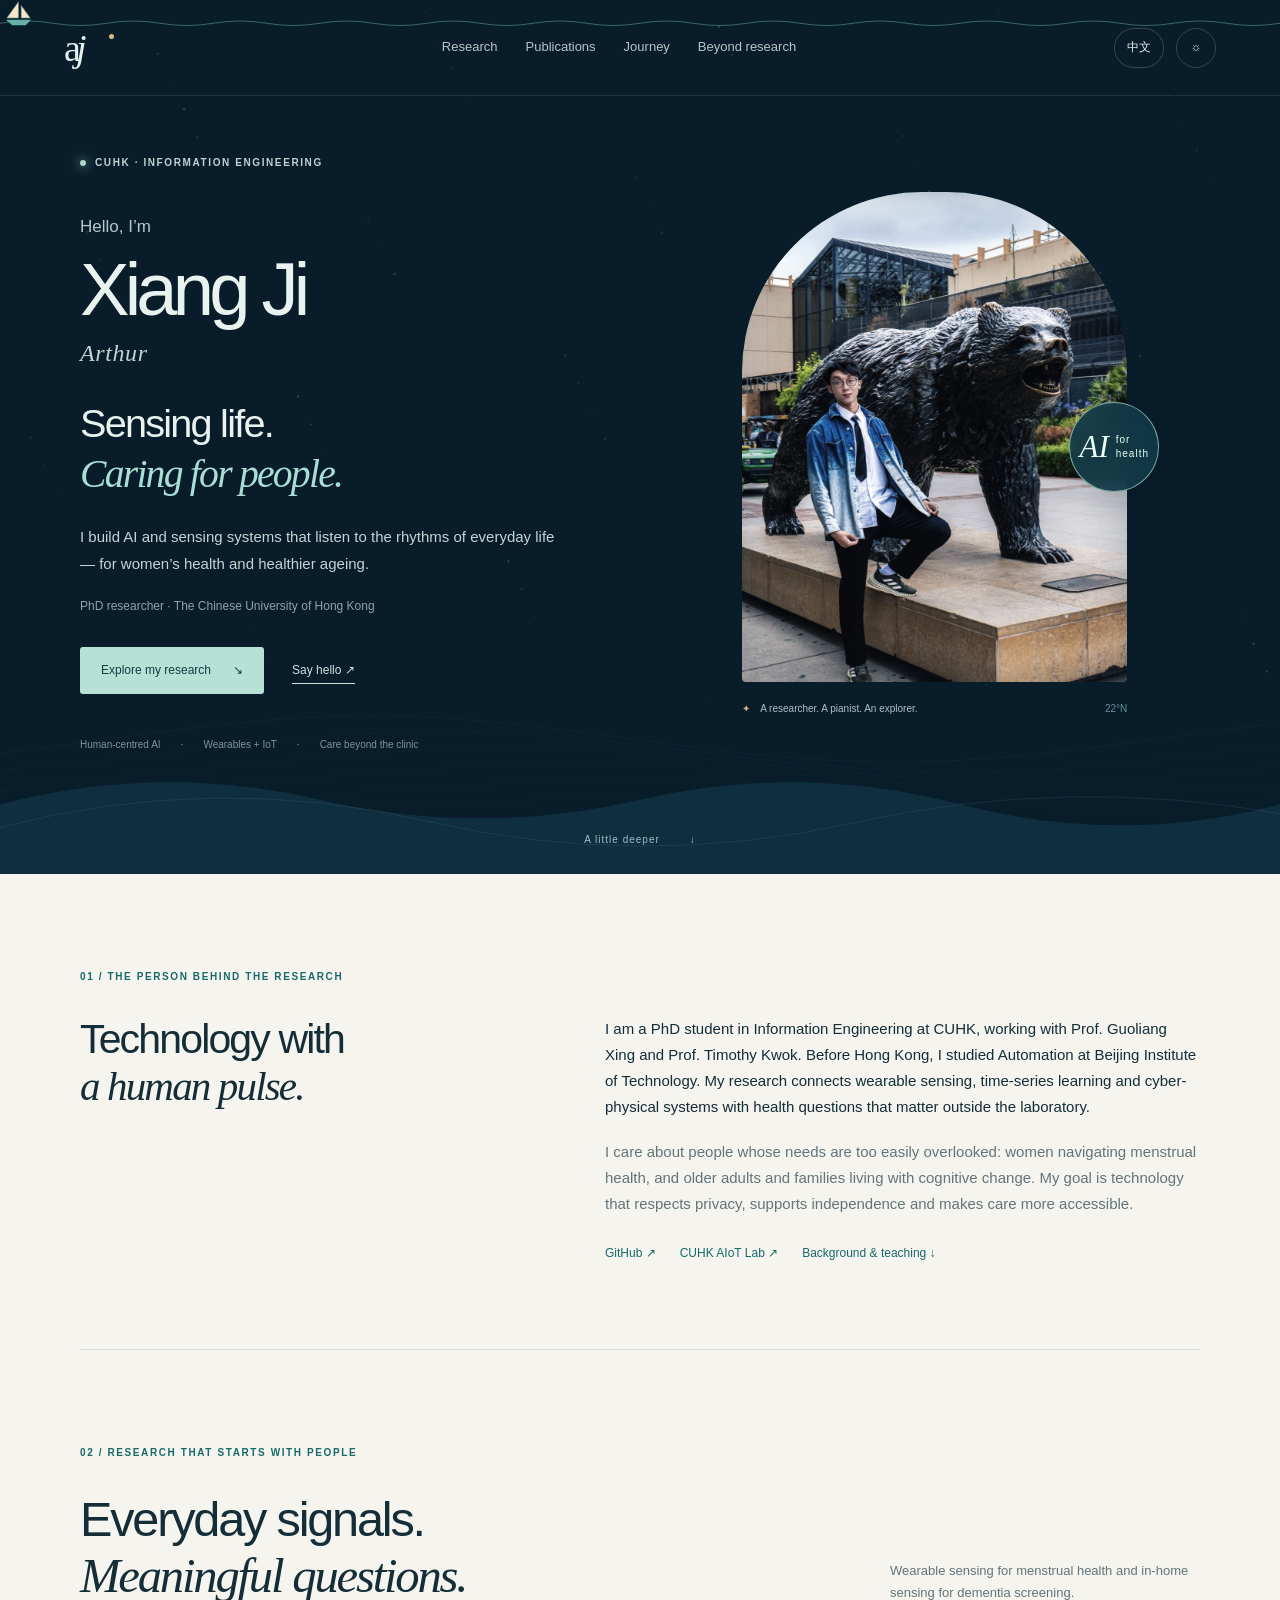
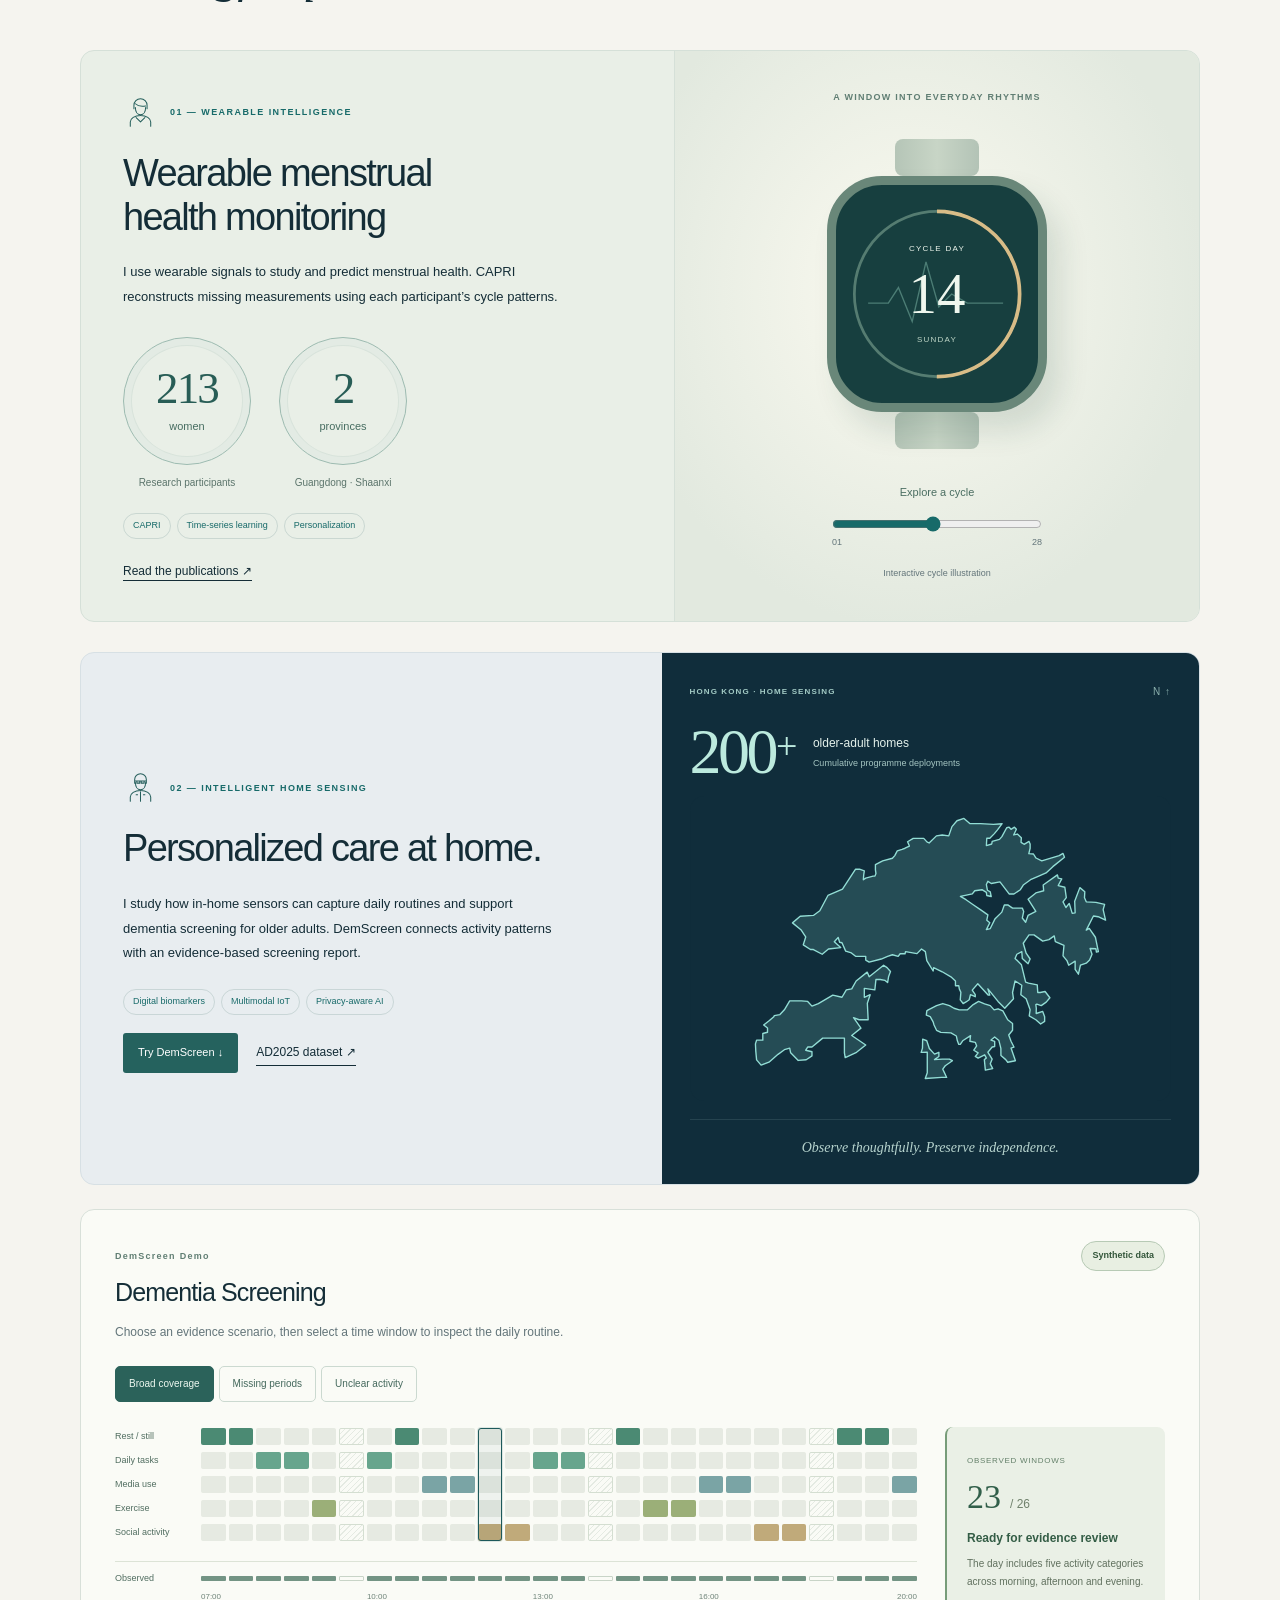
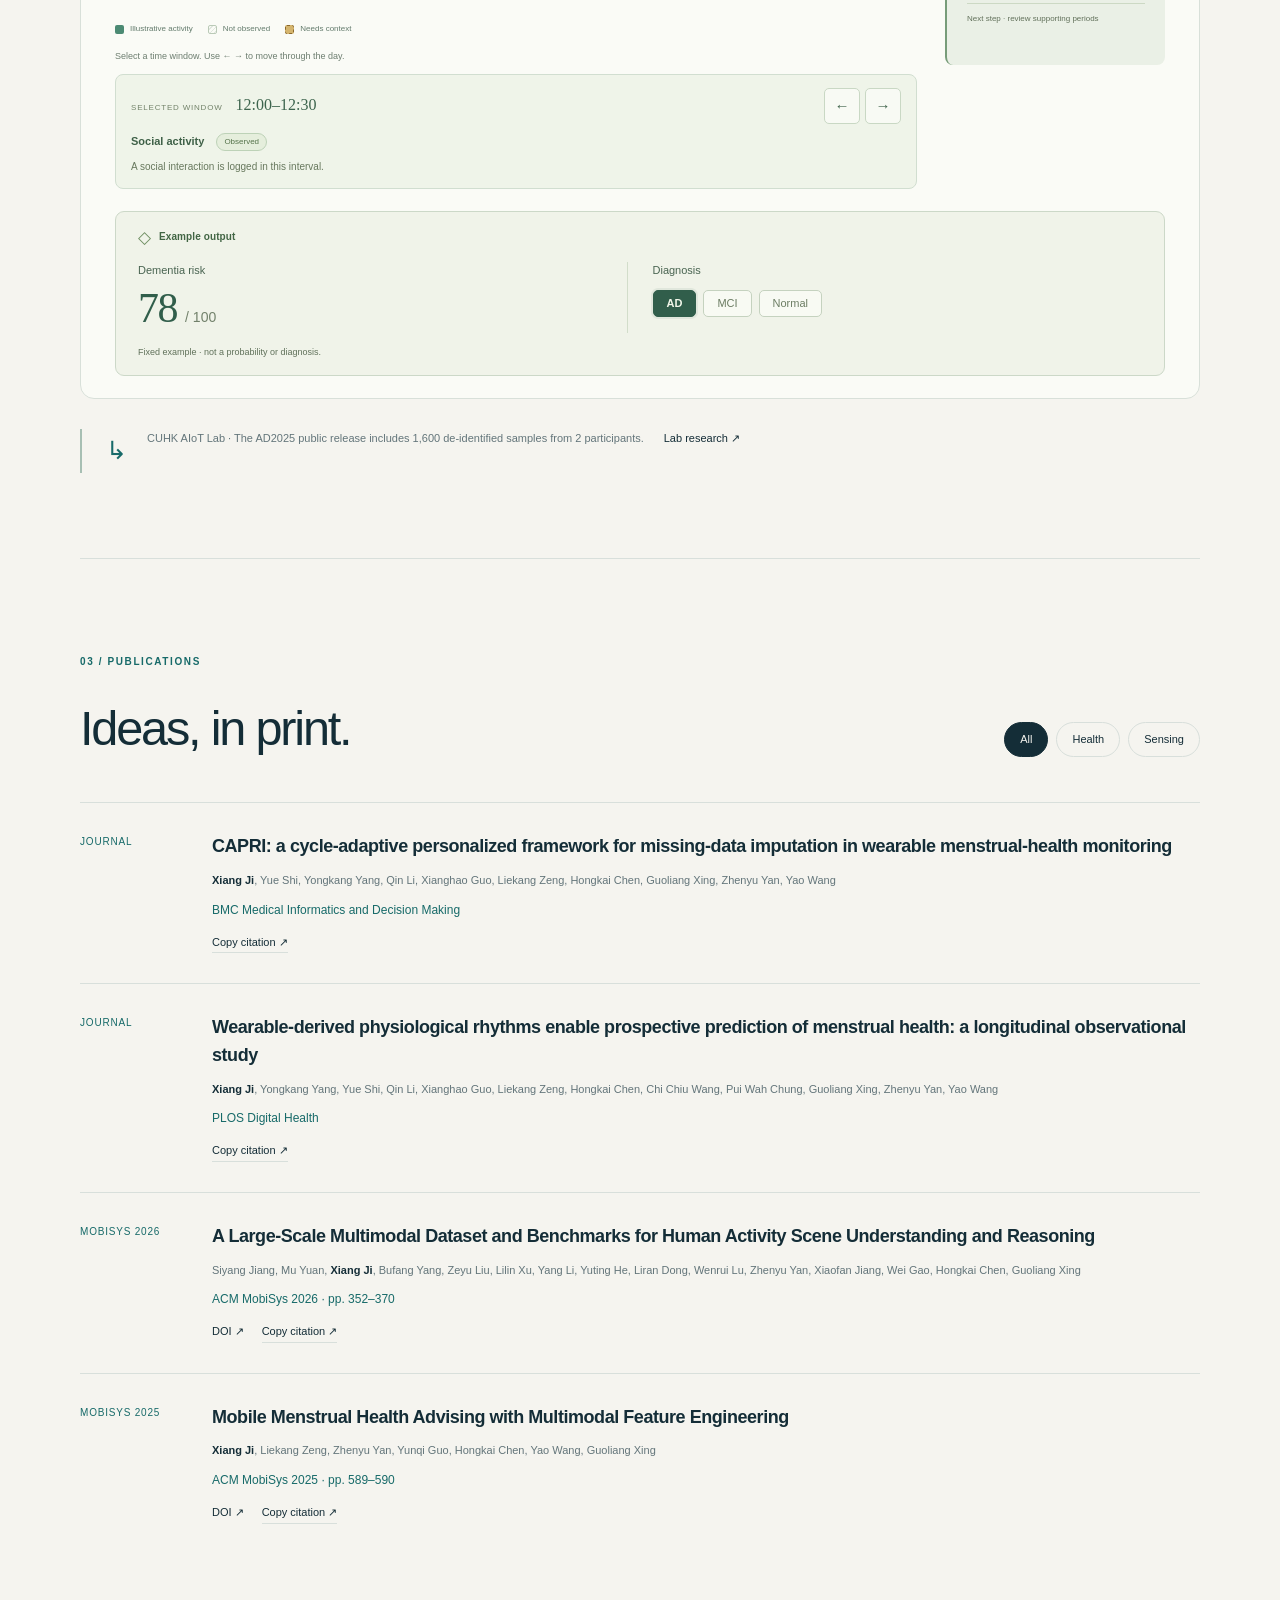
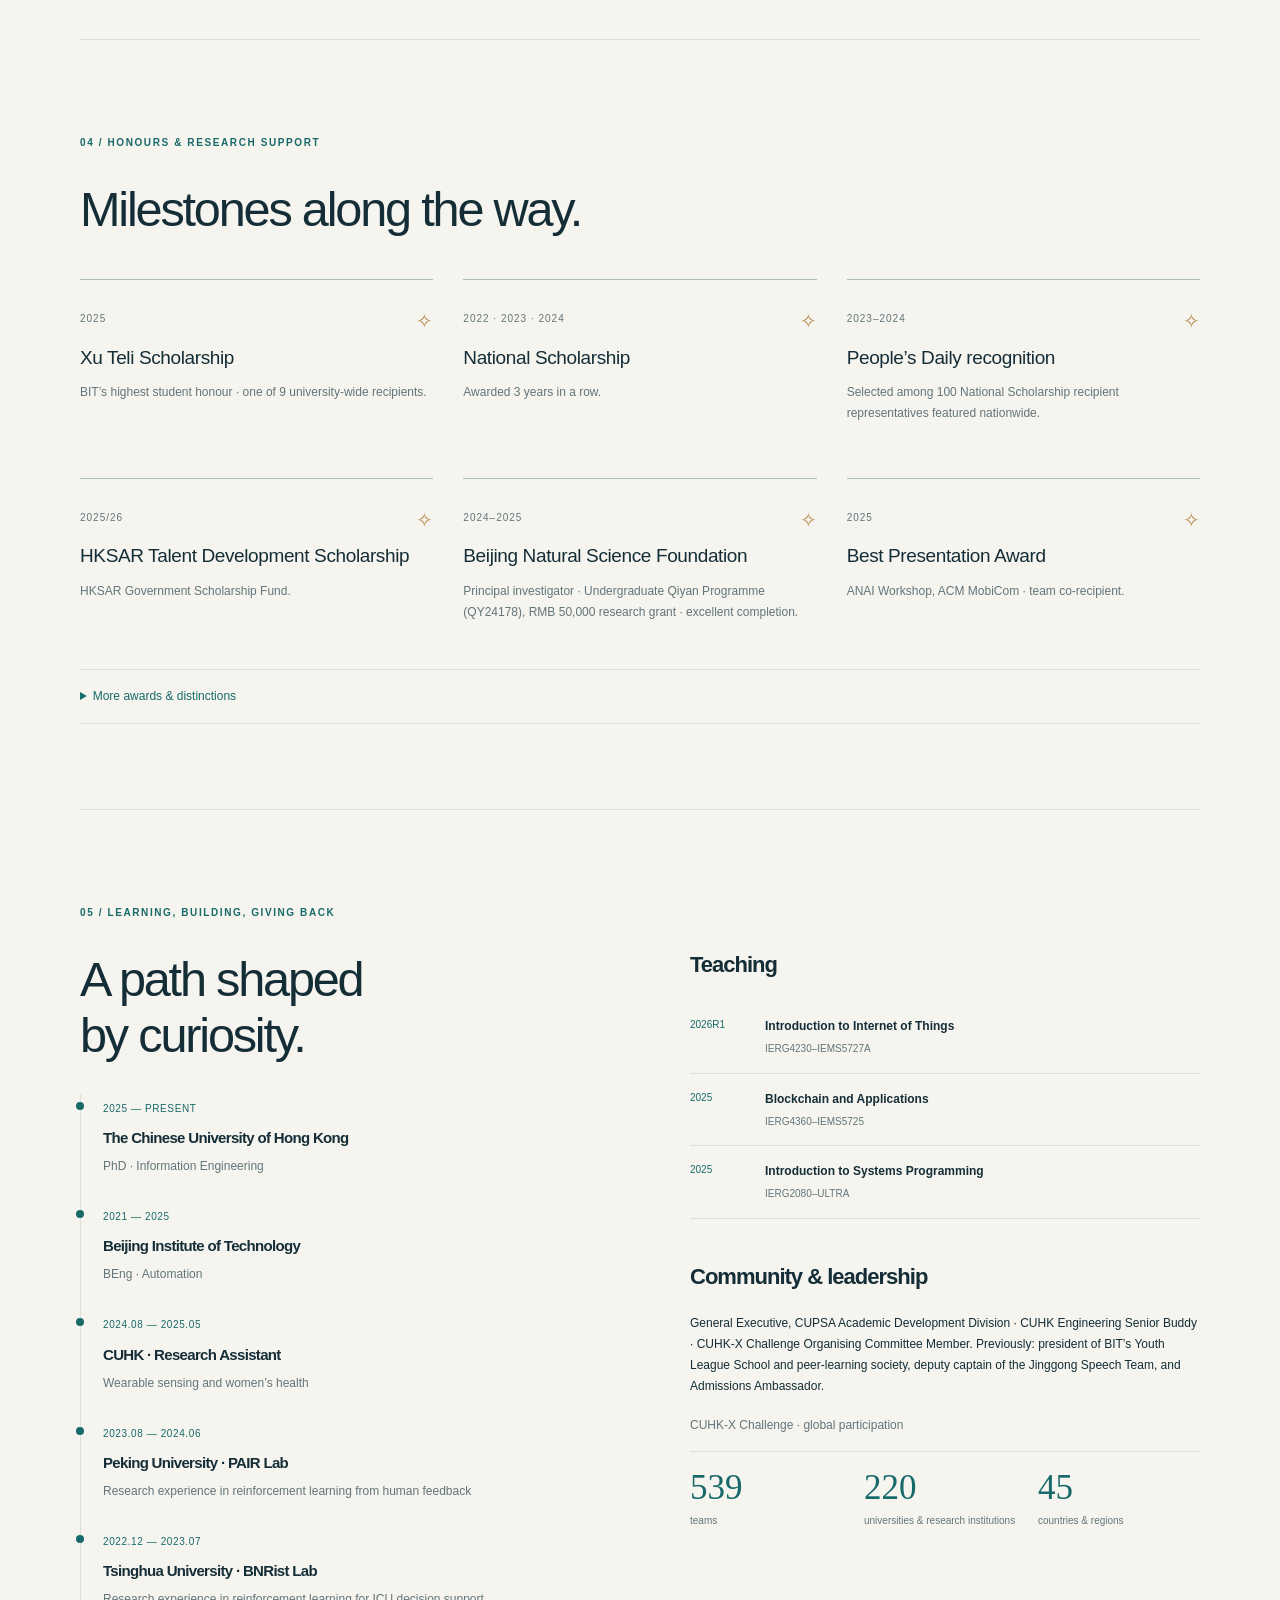
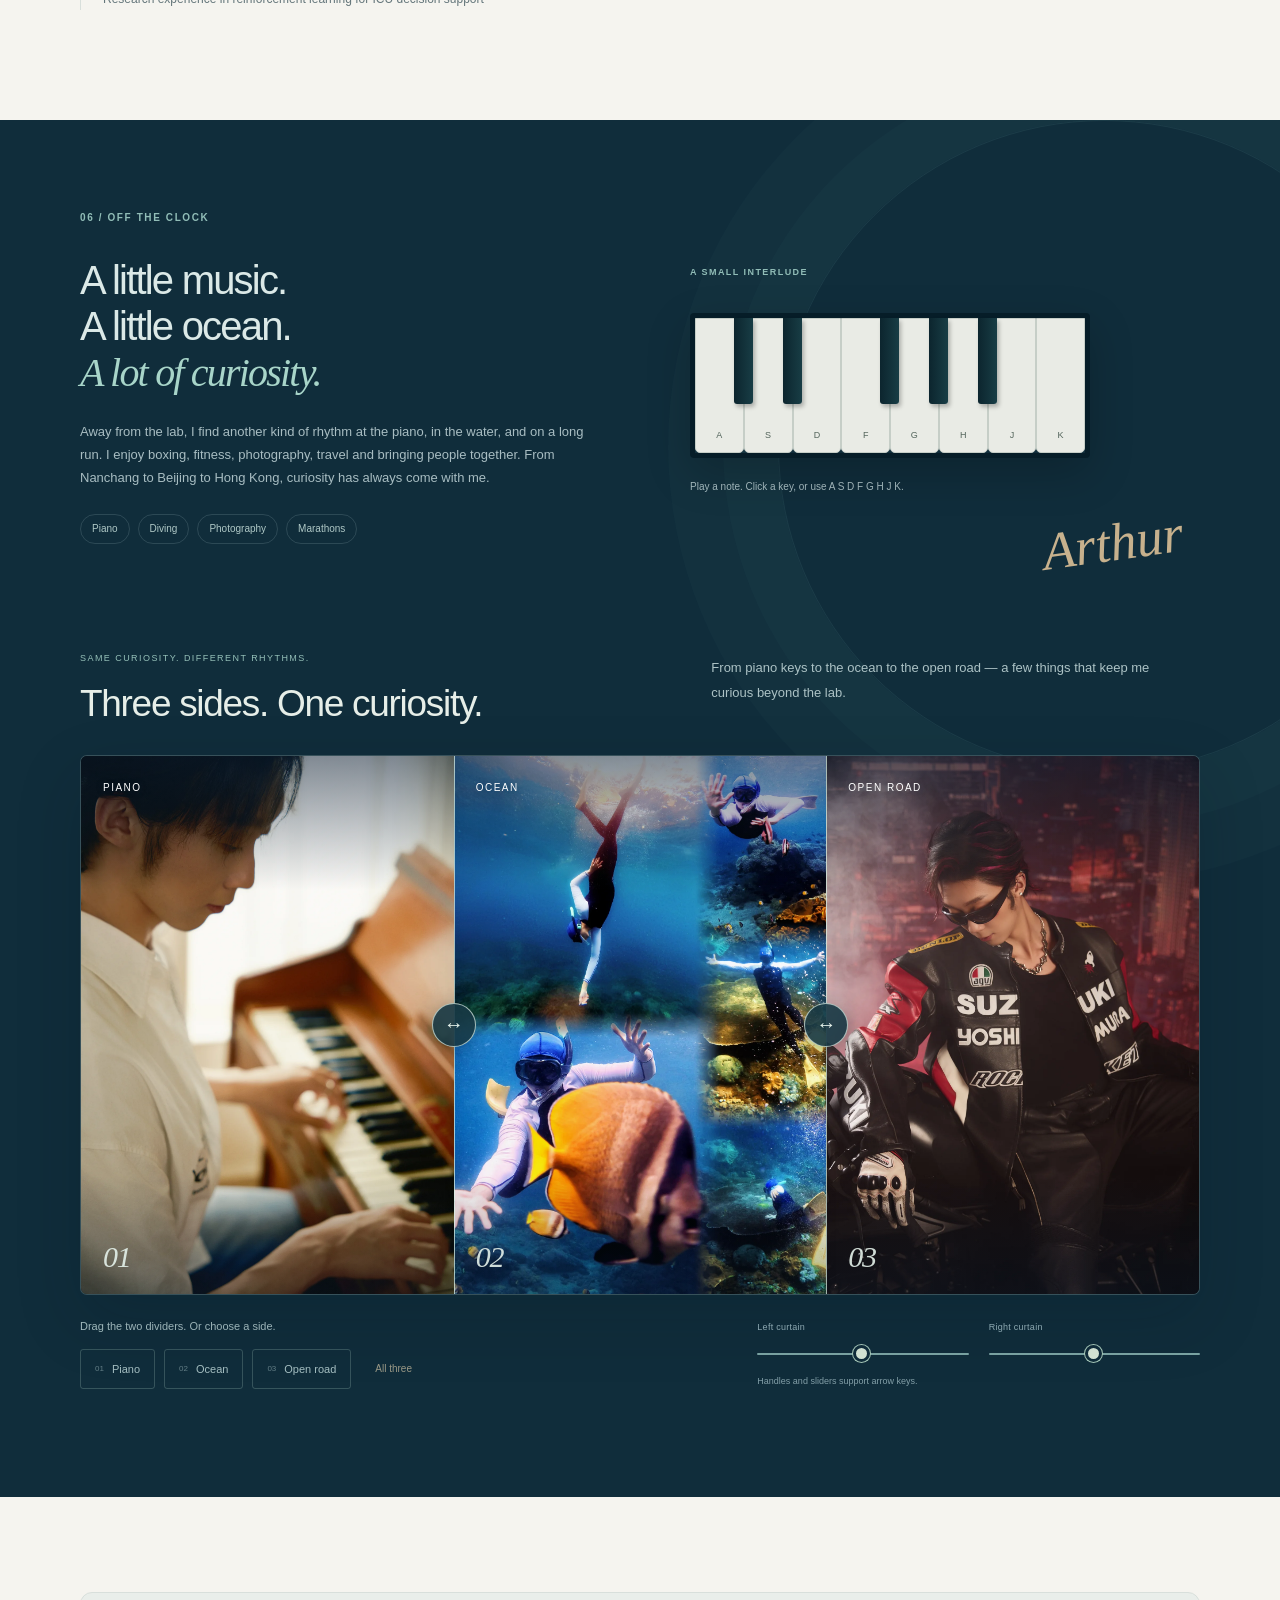
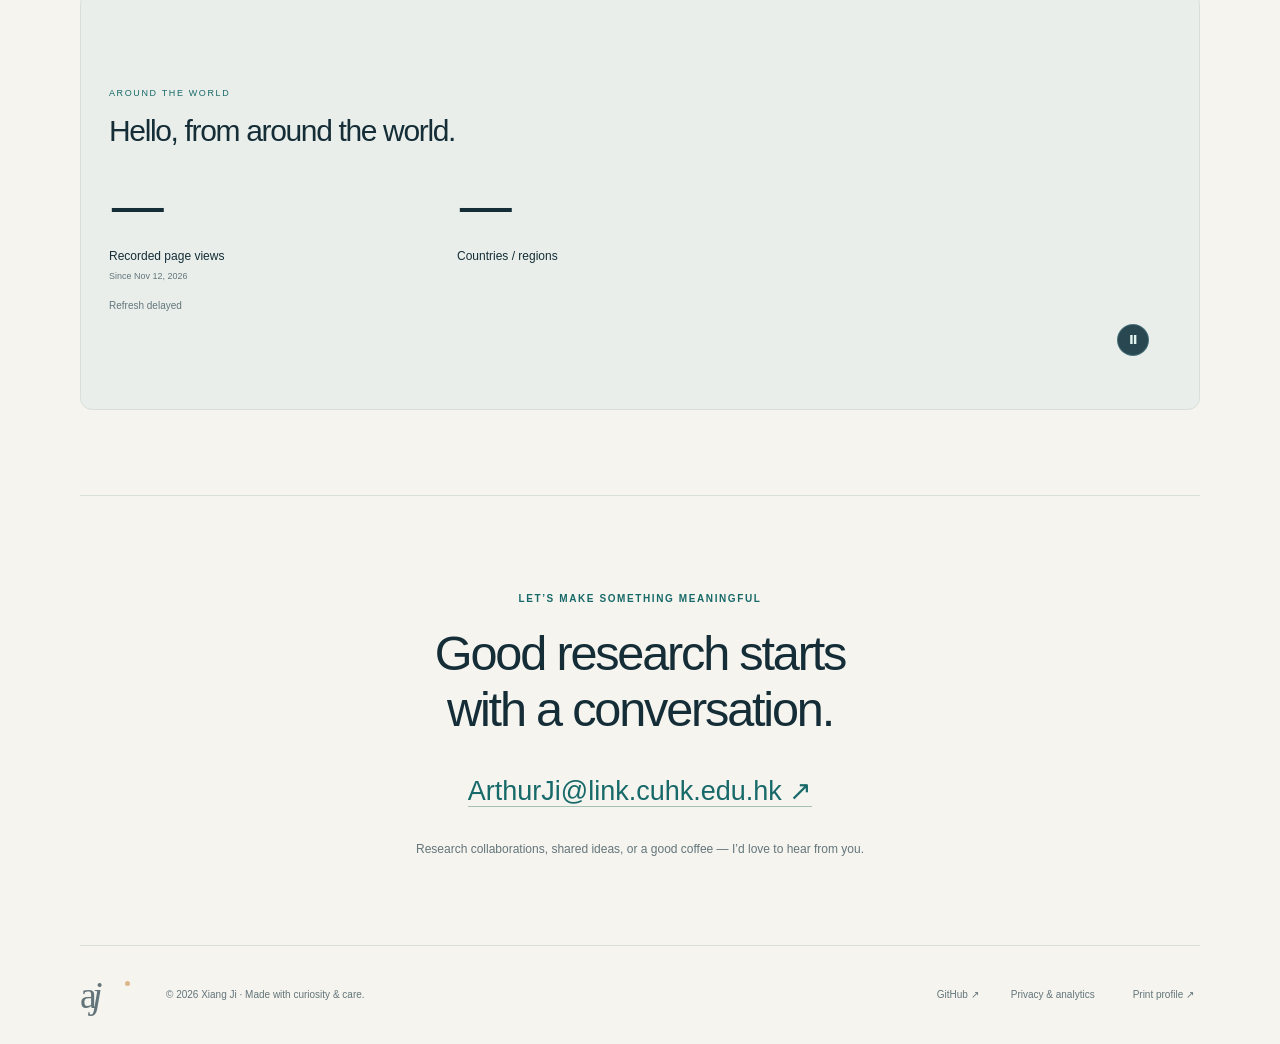
==== index.html @ 8fc1cdb1 "Count page views directly with regional aggregates" ====
<!doctype html>
<html lang="en" data-theme="night">
<head><meta charset="utf-8"><meta name="viewport" content="width=device-width,initial-scale=1"><meta name="description" content="Xiang Ji (Arthur) — PhD researcher at CUHK. AI for health, wearable menstrual-health monitoring, and dementia screening."><meta name="theme-color" content="#081c2a"><meta property="og:title" content="Xiang Ji · Sensing life, caring for people"><meta property="og:description" content="AI for health. Wearable intelligence. Human-centred sensing."><meta property="og:type" content="website"><title>Xiang Ji · AI for Health</title><link rel="icon" href="favicon.svg" type="image/svg+xml"><link rel="canonical" href="https://arthurji-cuhk.github.io/website/"><meta property="og:url" content="https://arthurji-cuhk.github.io/website/"><link rel="stylesheet" href="styles.css"><link rel="stylesheet" href="refinements.css?v=20261112"><link rel="stylesheet" href="research.css?v=20261112"><link rel="stylesheet" href="gallery.css"><link rel="stylesheet" href="visitor-map.css?v=20261112c"><script src="config.js?v=20261112c" defer></script><script src="content.js?v=20261112c" defer></script><script src="numbers.js?v=20261112" defer></script><script src="app.js?v=20261112" defer></script><script src="research.js?v=20261112" defer></script><script src="gallery.js" defer></script><link rel="stylesheet" href="visitor-globe.css?v=20261112"><script src="visitor-globe-geo.js?v=20261112" defer></script><script src="visitor-globe.js?v=20261112" defer></script><script src="visitor-counter.js?v=20261112c" defer></script></head>
<body><a class="skip" href="#main">Skip to content</a><div id="progress" aria-hidden="true"><svg class="voyage-wave" viewBox="0 0 1440 12" preserveAspectRatio="none"><path d="M0 7 Q30 1 60 7 T120 7 T180 7 T240 7 T300 7 T360 7 T420 7 T480 7 T540 7 T600 7 T660 7 T720 7 T780 7 T840 7 T900 7 T960 7 T1020 7 T1080 7 T1140 7 T1200 7 T1260 7 T1320 7 T1380 7 T1440 7"/></svg><div id="voyageFill"></div><svg id="voyageBoat" viewBox="0 0 32 30"><path class="sail" d="M16 2v18H3Z M19 6v14h10Z"/><path class="hull" d="M2 22h28l-6 6H9Z"/></svg></div>
<header><a class="brand" href="#home" aria-label="Arthur Ji home">a<span>j</span><i></i></a><nav aria-label="Main navigation"><a href="#research" data-t="navResearch">Research</a><a href="#publications" data-t="navPubs">Publications</a><a href="#journey" data-t="navJourney">Journey</a><a href="#beyond" data-t="navBeyond">Beyond research</a></nav><div class="tools"><button id="language" aria-label="Switch to Chinese">中文</button><button id="theme" aria-label="Switch colour theme" title="Daylight / Deep sea">☼</button></div></header>
<main id="main"><section class="hero" id="home"><canvas id="sky" aria-hidden="true"></canvas><div class="hero-grid wrap"><div class="intro"><div class="eyebrow"><span class="status-dot"></span> CUHK · INFORMATION ENGINEERING</div><p class="hello" data-t="hello">Hello, I’m</p><h1 data-t="heroName">Xiang Ji</h1><span class="cn-name">Arthur</span><h2 data-t="tagline">Sensing life.<br><em>Caring for people.</em></h2><p class="lede" data-t="intro">I build AI and sensing systems that listen to the rhythms of everyday life — for women’s health and healthier ageing.</p><p class="position" data-t="position">PhD researcher · The Chinese University of Hong Kong</p><div class="actions"><a class="button primary" href="#research"><span data-t="explore">Explore my research</span> ↘</a><a class="text-link" href="mailto:ArthurJi@link.cuhk.edu.hk"><span data-t="sayHi">Say hello</span> ↗</a></div><div class="hero-notes"><span data-t="heroNote">Human-centred AI</span><span>Wearables + IoT</span><span data-t="heroNote2">Care beyond the clinic</span></div></div><figure class="portrait"><div class="photo-frame"><img src="portrait.jpg" alt="Arthur Ji outdoors beside a bronze bear sculpture" fetchpriority="high" width="1000" height="1500"></div><figcaption><span class="tiny-star">✦</span><span data-t="caption">A researcher. A pianist. An explorer.</span><span>22°N</span></figcaption><div class="orbit-label"><span>AI</span><small>for<br>health</small></div></figure></div><div class="horizon"><svg viewBox="0 0 1440 140" preserveAspectRatio="none" aria-hidden="true"><path d="M0 65 Q180 20 360 60 T720 60 T1080 65 T1440 65 V140 H0Z"/><path d="M0 90 Q240 30 480 83 T960 85 T1440 75"/></svg></div><a class="dive" href="#about"><span data-t="dive">A little deeper</span> ↓</a></section>
<section class="about wrap" id="about"><div class="section-label">01 / <span data-t="aboutLabel">THE PERSON BEHIND THE RESEARCH</span></div><div class="about-grid"><h2 data-t="aboutTitle">Technology with<br><em>a human pulse.</em></h2><div><p data-t="aboutBody">I am a PhD student in Information Engineering at CUHK, working with Prof. Guoliang Xing and Prof. Timothy Kwok. Before Hong Kong, I studied Automation at Beijing Institute of Technology. My research connects wearable sensing, time-series learning and cyber-physical systems with health questions that matter outside the laboratory.</p><p class="muted" data-t="careBody">I care about people whose needs are too easily overlooked: women navigating menstrual health, and older adults and families living with cognitive change. My goal is technology that respects privacy, supports independence and makes care more accessible.</p><div class="mini-links"><a href="https://github.com/ArthurJi-CUHK" target="_blank" rel="noopener">GitHub ↗</a><a href="https://aiot.ie.cuhk.edu.hk/" target="_blank" rel="noopener">CUHK AIoT Lab ↗</a><a href="#journey" data-t="background">Background & teaching ↓</a></div></div></div></section>
<section class="research research-v2 wrap" id="research">
  <div class="section-label">02 / <span data-t="researchLabel">RESEARCH THAT STARTS WITH PEOPLE</span></div>
  <div class="section-heading">
    <h2 data-t="researchTitle">Everyday signals.<br><em>Meaningful questions.</em></h2>
    <p data-t="researchSub">Wearable sensing for menstrual health and in-home sensing for dementia screening.</p>
  </div>

  <article class="rx-story rx-women" aria-labelledby="rx-women-title">
    <div class="rx-story-copy">
      <div class="rx-kicker"><svg class="rx-person-icon" viewBox="0 0 48 48" aria-hidden="true"><path d="M15 19v-5a9 9 0 0 1 18 0v5M17 17c0 6 3 10 7 10s7-4 7-10M17 12c3 3 8 4 14 3M10 43v-6c0-5 6-9 14-9s14 4 14 9v6M18 31l6 6 6-6"/></svg><span class="project-number" data-rx="womenKicker">01 — WEARABLE INTELLIGENCE</span></div>
      <h3 id="rx-women-title" data-t="womenTitle">Wearable menstrual<br>health monitoring</h3>
      <p data-t="womenBody">I use wearable signals to study and predict menstrual health. CAPRI reconstructs missing measurements using each participant’s cycle patterns.</p>
      <div class="rx-cohort" aria-label="Women's health research scope" data-rx-aria="womenScope">
        <div class="rx-count"><div class="rx-count-disc"><strong data-count="213">213</strong><span data-rx="womenCount">women</span></div><span class="rx-count-caption" data-rx="womenCaption">Research participants</span></div>
        <div class="rx-count"><div class="rx-count-disc"><strong data-count="2">2</strong><span data-rx="provinceCount">provinces</span></div><span class="rx-count-caption" data-rx="provinceCaption">Guangdong · Shaanxi</span></div>
      </div>
      <div class="tags"><span>CAPRI</span><span data-t="tagTime">Time-series learning</span><span data-t="tagPersonal">Personalization</span></div>
      <a class="text-link" href="#publications" data-t="viewPapers">Read the publications ↗</a>
    </div>
    <div class="cycle-demo rx-cycle">
      <span class="rx-visual-label" data-rx="cycleVisual">A WINDOW INTO EVERYDAY RHYTHMS</span>
      <div class="watch"><div class="watch-face"><svg viewBox="0 0 220 220" aria-hidden="true"><circle cx="110" cy="110" r="90"/><circle class="cycle-arc" cx="110" cy="110" r="90"/><path d="M35 120 L57 120 L68 103 L83 140 L98 75 L112 124 L126 110 L143 120 L182 120"/></svg><div class="watch-day"><small data-t="cycleDay">CYCLE DAY</small><b id="dayValue">14</b><span id="weekdayValue">SUNDAY</span></div></div></div>
      <div class="rx-cycle-control"><label for="cycleRange" data-t="cycleLabel">Explore a cycle</label><input id="cycleRange" type="range" min="1" max="28" value="14"><div class="range-ends"><span>01</span><span>28</span></div></div>
      <small class="demo-note" data-t="demoNote">Interactive cycle illustration</small>
    </div>
  </article>

  <article class="rx-story rx-ageing" aria-labelledby="rx-ageing-title">
    <div class="rx-story-copy">
      <div class="rx-kicker"><svg class="rx-person-icon" viewBox="0 0 48 48" aria-hidden="true"><path d="M16 18v-5a8 8 0 0 1 16 0v5M17 17c0 6 3 10 7 10s7-4 7-10M10 43v-6c0-5 6-9 14-9s14 4 14 9v6M17 15h6m2 0h6m-8 0h2M19 15v3h4v-3m2 0v3h4v-3M24 30v13M18 34h2m8 0h2"/></svg><span class="project-number" data-rx="ageingKicker">02 — INTELLIGENT HOME SENSING</span></div>
      <h3 id="rx-ageing-title" data-t="ageingTitle">Personalized care at home.</h3>
      <p data-t="ageingBody">I study how in-home sensors can capture daily routines and support dementia screening for older adults. DemScreen connects activity patterns with an evidence-based screening report.</p>

      <div class="tags"><span data-t="tagDigital">Digital biomarkers</span><span>Multimodal IoT</span><span data-t="tagPrivacy">Privacy-aware AI</span></div>
      <div class="rx-ctas"><a class="button primary rx-demo-cta" href="#observationDemo" data-t="tryDemScreen">Try DemScreen ↓</a><a class="text-link" href="https://ad2025-data-public.cuhkaiot.com/" target="_blank" rel="noopener" data-t="labDataset">AD2025 dataset ↗</a></div>
    </div>
    <figure class="rx-hk">
      <div class="rx-hk-top"><span class="rx-visual-label" data-rx="hkLabel">HONG KONG · HOME SENSING</span><span class="rx-map-compass" aria-hidden="true">N ↑</span></div>
      <div class="rx-deployment"><strong><i class="rx-home-total" data-count="200">200</i><span>+</span></strong><div><b data-rx="homes">older-adult homes</b><span data-rx="deploymentScope">Cumulative programme deployments</span></div></div>
      <img src="hong-kong.svg" alt="Geographic outline of Hong Kong" data-rx-alt="mapAlt" width="600" height="380" loading="lazy">

      <p class="rx-home-note" data-t="homeNote">Observe thoughtfully. Preserve independence.</p>
    </figure>
  </article>

  <div class="rx-evidence" id="observationDemo" aria-labelledby="observationTitle">
    <div class="rx-evidence-heading"><div><span class="rx-visual-label" data-rx="demoEyebrow">DemScreen Demo</span><h3 id="observationTitle" data-rx="demoTitle">Dementia Screening</h3></div><p class="rx-synthetic-badge" data-rx="synthetic">Synthetic data</p></div>
    <p class="rx-demo-intro" data-rx="demoIntro">Choose a scenario, then select a time window to inspect daily activity.</p>
    <div class="rx-scenarios" role="group" aria-label="Illustrative evidence scenarios" data-rx-aria="scenarioGroup"><button type="button" class="is-active" data-scenario="sufficient" aria-pressed="true" data-rx="sufficient">Enough evidence</button><button type="button" data-scenario="sparse" aria-pressed="false" data-rx="sparse">Sparse observations</button><button type="button" data-scenario="context" aria-pressed="false" data-rx="context">Needs context</button></div>
    <div class="rx-evidence-body">
      <div class="rx-pattern">
        <div class="rx-grid-viewport"><div class="rx-day-grid" id="observationGrid" role="group" aria-label="Synthetic daily activity grid with 26 half-hour observation windows"></div></div>
        <div class="rx-grid-legend"><span><i class="rx-legend-active"></i><span data-rx="activityLegend">Illustrative activity</span></span><span><i class="rx-legend-missing"></i><span data-rx="missingLegend">Not observed</span></span><span><i class="rx-legend-context"></i><span data-rx="contextLegend">Needs context</span></span></div>
      </div>
      <div class="rx-evidence-status" aria-live="polite" aria-atomic="true"><span class="rx-status-kicker" data-rx="observedLabel">OBSERVED WINDOWS</span><div class="rx-window-count"><strong id="observedCount">23</strong><span>/ 26</span></div><h4 id="evidenceStatus">Illustrative report ready</h4><p id="evidenceExplanation">Most windows are observed. In this fixed scenario, the evidence check allows an illustrative report.</p><span class="rx-status-foot" id="evidenceAction">Evidence sufficient in this example</span></div>
    </div>
    <div class="rx-output-preview" aria-labelledby="rx-output-title" aria-describedby="rx-output-note">
      <div class="rx-output-heading"><span class="rx-output-mark" aria-hidden="true">◇</span><strong id="rx-output-title" data-rx="previewLabel">Example output</strong></div>
      <div class="rx-output-metrics">
        <div class="rx-output-risk"><span class="rx-output-label" data-rx="riskLabel">Dementia Risk</span><div class="rx-risk-value"><strong data-count="78">78</strong><span>/ 100</span></div></div>
        <div class="rx-output-diagnosis"><span class="rx-output-label" data-rx="diagnosisLabel">Diagnosis</span><div class="rx-diagnosis-chips" role="group" aria-label="Fixed illustrative diagnosis categories: AD is highlighted, not a clinical finding" data-rx-aria="diagnosisDescription"><span class="is-selected">AD</span><span>MCI</span><span>Normal</span></div></div>
      </div>
      <p class="rx-output-note" id="rx-output-note" data-rx="previewNote">Fixed example · not a probability or diagnosis.</p>
    </div>

  </div>

  <aside class="lab-note"><span>↳</span><p data-t="labNote">CUHK AIoT Lab · The AD2025 public release includes <span data-count="1600">1,600</span> de-identified samples from <span data-count="2">2</span> participants.</p><a href="https://aiot.ie.cuhk.edu.hk/ai-for-health/" target="_blank" rel="noopener" data-t="labMore">Lab research ↗</a></aside>
</section>
<section class="publications wrap" id="publications"><div class="section-label">03 / <span data-t="pubLabel">PUBLICATIONS</span></div><div class="section-heading"><h2 data-t="pubTitle">Ideas, in print.</h2><div class="filters" aria-label="Publication filters"><button class="active" data-filter="all" data-t="all">All</button><button data-filter="health" data-t="health">Health</button><button data-filter="sensing" data-t="sensing">Sensing</button></div></div><div id="paperList"></div></section>
<section class="honors wrap" id="honors"><div class="section-label">04 / <span data-t="honorsLabel">HONOURS & RESEARCH SUPPORT</span></div><h2 data-t="honorsTitle">Milestones along the way.</h2><div id="honorList" class="honor-grid"></div><details class="more-honors"><summary data-t="moreAwards">More awards & distinctions</summary><div id="moreAwards"></div></details></section>
<section class="journey wrap" id="journey"><div class="section-label">05 / <span data-t="journeyLabel">LEARNING, BUILDING, GIVING BACK</span></div><div class="journey-grid"><div><h2 data-t="journeyTitle">A path shaped<br>by curiosity.</h2><div id="timeline"></div></div><div class="service"><h3 data-t="teachTitle">Teaching</h3><div class="teaching"><p><time>2026R1</time><b>Introduction to Internet of Things</b><small>IERG4230–IEMS5727A</small></p><p><time>2025</time><b>Blockchain and Applications</b><small>IERG4360–IEMS5725</small></p><p><time>2025</time><b>Introduction to Systems Programming</b><small>IERG2080–ULTRA</small></p></div><h3 data-t="communityTitle">Community & leadership</h3><p data-t="communityBody">General Executive, CUPSA Academic Development Division · CUHK Engineering Senior Buddy · CUHK-X Challenge Organising Committee Member. Previously: president of BIT’s Youth League School and peer-learning society, deputy captain of the Jinggong Speech Team, and Admissions Ambassador.</p><p class="small muted" data-t="challengeBody">CUHK-X Challenge · global participation</p><div class="challenge-scale"><div><b data-count="539">539</b><small data-t="teamCount">teams</small></div><div><b data-count="220">220</b><small data-t="institutionCount">universities & research institutions</small></div><div><b data-count="45">45</b><small data-t="regionCount">countries & regions</small></div></div></div></div></section>
<section class="beyond" id="beyond"><div class="wrap"><div class="section-label">06 / <span data-t="beyondLabel">OFF THE CLOCK</span></div><div class="beyond-grid"><div><h2 data-t="beyondTitle">A little music.<br>A little ocean.<br><em>A lot of curiosity.</em></h2><p data-t="beyondBody">Away from the lab, I find another kind of rhythm at the piano, in the water, and on a long run. I enjoy boxing, fitness, photography, travel and bringing people together. From Nanchang to Beijing to Hong Kong, curiosity has always come with me.</p><div class="tags"><span data-t="pianoTag">Piano</span><span data-t="diveTag">Diving</span><span data-t="photoTag">Photography</span><span data-t="runTag">Marathons</span></div></div><div class="piano-panel"><span class="project-number" data-t="pianoLabel">A SMALL INTERLUDE</span><div id="piano" role="group" aria-label="Interactive piano"></div><p id="pianoHint" data-t="pianoHint">Play a note. Click a key, or use A S D F G H J K.</p><div class="signature">Arthur</div></div></div><div id="lifeGallery"></div></div></section>
<section id="visitorMap" class="wrap" hidden></section>
<section class="contact wrap" id="contact"><span class="eyebrow" data-t="contactLabel">LET’S MAKE SOMETHING MEANINGFUL</span><h2 data-t="contactTitle">Good research starts<br>with a conversation.</h2><a class="email" href="mailto:ArthurJi@link.cuhk.edu.hk">ArthurJi@link.cuhk.edu.hk ↗</a><p data-t="contactText">Research collaborations, shared ideas, or a good coffee — I’d love to hear from you.</p></section></main>
<footer class="wrap"><a class="brand" href="#home">a<span>j</span><i></i></a><span>© 2026 Xiang Ji · <span data-t="footer">Made with curiosity & care.</span></span><a href="https://github.com/ArthurJi-CUHK" target="_blank" rel="noopener">GitHub ↗</a><button id="privacy" data-t="privacy">Privacy & analytics</button><button id="print" data-t="print">Print profile ↗</button></footer><dialog id="privacyDialog"><button class="close" aria-label="Close privacy notice">×</button><h2 data-t="privacy">Privacy & analytics</h2><p data-t="privacyBody">This site counts page views by country or region using Cloudflare. It does not store raw IP addresses or set visitor identification cookies. You can turn counting off below.</p></dialog><div class="toast" id="toast" role="status"></div><noscript><p>This website needs JavaScript for bilingual content and interactions. Contact ArthurJi@link.cuhk.edu.hk.</p></noscript></body></html>
---- styles.css ----
/* System fonts keep the first page load self-contained and private. */
:root{--bg:#f5f4ef;--ink:#142d37;--muted:#63757a;--line:#d8dfdb;--accent:#176a69;--sea:#081c2a;--soft:#e9eeea;--gold:#bb8d51;--white:#fff;--serif:Georgia,'Times New Roman',serif}*{box-sizing:border-box}html{scroll-behavior:smooth;scroll-padding-top:100px}body{margin:0;background:var(--bg);color:var(--ink);font:15px/1.75 'DM Sans',-apple-system,'PingFang SC','Microsoft Yahei',sans-serif}button,a,input{-webkit-tap-highlight-color:transparent}a{color:inherit;text-decoration:none}a:hover{color:var(--accent)}button{font:inherit;cursor:pointer;color:inherit}button:disabled{opacity:.5;cursor:not-allowed}button:focus-visible,a:focus-visible,input:focus-visible,summary:focus-visible{outline:3px solid #ce9962;outline-offset:5px}h1,h2,h3,p,figure{margin:0}h1,h2,h3{font-family:Manrope,-apple-system,'PingFang SC',sans-serif;line-height:1.15;letter-spacing:-.045em}h2{font-size:clamp(32px,3.8vw,52px);font-weight:500}h2 em{font-family:var(--serif);font-weight:400}p+p{margin-top:18px}small,.small{font-size:12px}.muted{color:var(--muted)}.wrap{width:min(1120px,calc(100% - 100px));margin:auto}.skip{position:fixed;left:12px;top:-100px;background:var(--bg);padding:12px;z-index:100}.skip:focus{top:10px}#progress{position:fixed;top:0;left:0;height:3px;background:#8ecac0;z-index:60;width:0}header{position:absolute;top:0;width:100%;height:96px;padding:0 5%;display:flex;align-items:center;gap:30px;z-index:10;color:#e5f0f0;border-bottom:1px solid #ffffff16}.brand{font-family:var(--serif);font-size:38px;line-height:1;letter-spacing:-5px;position:relative;display:inline-block;width:60px}.brand span{font-style:italic}.brand i{display:block;position:absolute;width:5px;height:5px;border-radius:50%;background:#dcb789;right:10px;top:5px}nav{display:flex;gap:28px;margin:auto;font-size:13px}nav a{opacity:.8}nav a:hover{color:#b2e9dc;opacity:1}.tools{display:flex;gap:12px}.tools button{border:1px solid #ffffff30;background:transparent;border-radius:50px;padding:7px 12px;font-size:12px;min-width:40px;min-height:40px}.hero{position:relative;background:var(--sea);color:#e8f2ef;min-height:830px;overflow:hidden;padding-top:155px;padding-bottom:120px}#sky{position:absolute;inset:0;width:100%;height:100%;opacity:.65;pointer-events:none}.hero-grid{position:relative;display:grid;grid-template-columns:1.25fr 1fr;gap:90px;align-items:center}.eyebrow,.section-label,.project-number{font:10px/1.5 'DM Sans',sans-serif;letter-spacing:.16em;font-weight:600}.eyebrow{color:#b9d6d3;display:flex;align-items:center;gap:9px}.status-dot{width:6px;height:6px;background:#aad7c4;border-radius:50%;box-shadow:0 0 12px #a1e9c9}.hello{color:#b5c9cb;margin-top:42px;font-size:17px}.hero h1{font-size:clamp(48px,5.8vw,76px);font-weight:500;margin-top:5px;letter-spacing:-.065em}.cn-name{display:block;color:#b8cbcb;letter-spacing:.12em;font:13px/1.6 'DM Sans',sans-serif;margin:16px 0 30px}.hero h2{font-size:clamp(26px,3.1vw,41px);font-weight:400;line-height:1.25}.hero h2 em{color:#a8ded6}.lede{max-width:490px;margin:23px 0 10px;color:#c5d4d5;line-height:1.85;font-size:15px}.position{color:#8ca6af;font-size:12px}.actions{display:flex;align-items:center;gap:28px;margin-top:30px}.button{display:inline-flex;align-items:center;gap:22px;padding:12px 20px;border:1px solid transparent;border-radius:3px;font-size:12px}.primary{background:#b7e1d5;color:#143d43}.primary:hover{background:#d3efe5;color:#143d43}.text-link{border:0;border-bottom:1px solid currentColor;background:none;padding:2px 0;font-size:12px}.hero .text-link{color:#cee3df}.hero-notes{display:flex;gap:20px;margin-top:42px;color:#79969f;font-size:10px}.hero-notes span+span:before{content:'·';margin-right:20px}.portrait{position:relative;max-width:385px}.photo-frame{height:490px;overflow:hidden;border-radius:180px 180px 4px 4px;position:relative}.photo-frame:after{content:'';position:absolute;inset:0;box-shadow:inset 0 0 45px #06192740}.photo-frame img{width:100%;height:100%;object-fit:cover;object-position:40% 63%;filter:saturate(.74);transition:filter .6s,transform 1s}.portrait:hover img{filter:saturate(1);transform:scale(1.025)}figcaption{display:flex;gap:10px;font-size:10px;color:#a9c3c4;margin-top:18px}figcaption span:last-child{margin-left:auto;color:#6e919c}.tiny-star{color:#d8b684}.orbit-label{position:absolute;right:-32px;top:40%;border:1px solid #abcfc35c;border-radius:50%;width:90px;height:90px;display:flex;align-items:center;justify-content:center;gap:7px;backdrop-filter:blur(15px);background:#122e3c77}.orbit-label span{font:italic 31px var(--serif)}.orbit-label small{font-size:10px;line-height:1.4;letter-spacing:.1em}.horizon{position:absolute;bottom:0;width:100%;height:130px;opacity:.7}.horizon svg{width:100%;height:100%}.horizon path:first-child{fill:#123647}.horizon path:last-child{fill:none;stroke:#87c9c8;stroke-width:.6;opacity:.3}.dive{position:absolute;bottom:25px;left:50%;transform:translateX(-50%);font-size:10px;letter-spacing:.1em;color:#a3bcc4;display:flex;gap:30px}section.wrap{padding-top:95px;padding-bottom:85px}.section-label{color:var(--accent);margin-bottom:32px}.about-grid{display:grid;grid-template-columns:1fr 1.4fr;gap:100px}.about-grid h2{font-size:41px}.about-grid p{font-size:15px}.mini-links{display:flex;gap:24px;margin-top:26px;font-size:12px;color:var(--accent)}.research{border-top:1px solid var(--line)}.section-heading{display:flex;align-items:end;justify-content:space-between;gap:70px;margin-bottom:45px}.section-heading>p{max-width:310px;font-size:13px;color:var(--muted)}.project{display:grid;grid-template-columns:1.15fr 1fr;min-height:430px;border-radius:4px;overflow:hidden;margin-top:32px;background:#e5ede7}.project-text{padding:50px}.project-number{color:var(--accent);font-size:9px}.project h3{font-size:34px;font-weight:500;margin:22px 0}.project p{font-size:13px;line-height:1.9;max-width:430px}.tags{display:flex;flex-wrap:wrap;gap:8px;margin:24px 0}.tags span{padding:5px 11px;border:1px solid #9db6b36b;border-radius:30px;font-size:10px;color:var(--accent)}.project-caveat{color:var(--muted);font-size:11px!important}.cycle-demo{padding:35px 55px;display:flex;flex-direction:column;align-items:center;background:radial-gradient(ellipse,#f4f1e8,#e5e9df)}.watch{padding:15px 0;position:relative}.watch:before,.watch:after{content:'';display:block;width:78px;height:25px;background:#b8c7bc;margin:auto;border-radius:8px}.watch-face{width:208px;height:223px;border:9px solid #6f877c;border-radius:55px;background:#173f3f;box-shadow:12px 14px 25px #1b4b3c25;position:relative}.watch-face svg{width:100%;height:100%}.watch-face circle{fill:none;stroke:#557c71;stroke-width:3}.watch-face .cycle-arc{stroke:#d8bc87;stroke-width:4;stroke-dasharray:565;stroke-dashoffset:282;transform:rotate(-90deg);transform-origin:center}.watch-face path{fill:none;stroke:#9cd9c5;stroke-width:1.5;opacity:.4}.watch-day{position:absolute;inset:0;display:flex;flex-direction:column;align-items:center;justify-content:center;color:#eff7ee}.watch-day small{font-size:8px;letter-spacing:.16em}.watch-day b{font:50px var(--serif);line-height:1.4}.watch-day span{font-size:8px;color:#a9c8bd}.cycle-demo label{font-size:11px;margin-top:8px}.cycle-demo input{width:210px;accent-color:var(--accent);margin:13px 0 0}.range-ends{display:flex;justify-content:space-between;width:210px;font-size:9px;color:var(--muted)}.demo-note{font-size:9px;color:var(--muted);text-align:center;max-width:240px;margin-top:12px}.ageing{background:#e6ebef;grid-template-columns:1fr 1.15fr}.home-demo{display:flex;flex-direction:column;justify-content:center;align-items:center;background:radial-gradient(ellipse,#eff6f4,#dbe5e9);padding:50px}.home-roof{width:197px;height:100px;border:1px solid #8eafac;transform:rotate(30deg) skewX(-30deg);border-bottom:0;margin-bottom:-65px}.home-outline{width:260px;height:220px;border:1px solid #8eafac;position:relative;background:#e3eeed9c}.home-outline>svg{position:absolute;inset:0;width:100%;height:100%}.home-outline path{fill:none;stroke:#749e9a;stroke-dasharray:4 6;stroke-width:1}.home-core{position:absolute;left:50%;top:50%;transform:translate(-50%,-50%);z-index:1;display:flex;flex-direction:column;align-items:center;background:#28605e;color:#d5ece0;border-radius:50%;width:90px;height:90px;justify-content:center;box-shadow:0 0 0 13px #9fbfb73b,0 0 0 27px #9fbfb71a}.home-core span{font:30px var(--serif)}.home-core small{font-size:6px;letter-spacing:.1em}.home-node{position:absolute;font-size:25px;color:#397c78;z-index:2;text-align:center}.home-node small{display:block;font-size:7px;letter-spacing:.15em}.n1{top:25px;left:20px}.n2{top:25px;right:20px}.n3{bottom:10px;left:43%}.home-demo>p{font-size:10px;color:var(--muted);margin-top:40px;text-align:center}.lab-note{display:flex;gap:20px;align-items:start;margin:30px 0 0;border-left:2px solid #a7bfb3;padding-left:24px}.lab-note>span{font-size:25px;color:var(--accent)}.lab-note p{font-size:11px;color:var(--muted)}.lab-note>a{font-size:11px;white-space:nowrap}.publications{border-top:1px solid var(--line)}.filters{display:flex;gap:8px}.filters button{border:1px solid var(--line);background:transparent;border-radius:25px;font-size:11px;padding:7px 15px}.filters .active{background:var(--ink);color:var(--bg);border-color:var(--ink)}.paper{display:grid;grid-template-columns:100px 1fr;gap:32px;border-top:1px solid var(--line);padding:30px 0}.paper-type{font-size:10px;color:var(--accent);letter-spacing:.08em;line-height:1.7}.paper h3{font-size:18px;line-height:1.55;font-weight:600;letter-spacing:-.025em}.paper .authors{font-size:11px;color:var(--muted);margin-top:10px;line-height:1.8}.paper .authors strong{color:var(--ink)}.venue{font-size:12px;color:var(--accent);margin-top:9px}.paper-actions{margin-top:12px;display:flex;gap:18px;font-size:11px}.paper-actions button{font-size:11px;border:0;background:transparent;padding:0;border-bottom:1px solid var(--line)}.honors{border-top:1px solid var(--line)}.honor-grid{display:grid;grid-template-columns:repeat(3,1fr);gap:30px;margin-top:42px}.honor{border-top:1px solid #aebeb4;padding:24px 0}.honor .year{font-size:10px;color:var(--muted);letter-spacing:.1em}.honor h3{font-size:19px;font-weight:500;margin:13px 0 10px;letter-spacing:-.02em;line-height:1.5}.honor p{font-size:12px;color:var(--muted)}.honor .honor-mark{color:var(--gold);font-size:20px;float:right}.more-honors{border-top:1px solid var(--line);border-bottom:1px solid var(--line);margin-top:22px;padding:16px 0}.more-honors summary{cursor:pointer;font-size:12px;color:var(--accent)}#moreAwards{display:grid;grid-template-columns:1fr 1fr;gap:16px 40px;padding:24px 0;font-size:12px;color:var(--muted)}#moreAwards p{margin:0}.journey{border-top:1px solid var(--line)}.journey-grid{display:grid;grid-template-columns:1fr 1fr;gap:100px}.timeline{margin-top:30px;padding-left:22px;border-left:1px solid var(--line)}.timeline>div{margin-bottom:25px;position:relative}.timeline>div:before{content:'';position:absolute;left:-27px;top:8px;width:8px;height:8px;border-radius:50%;background:var(--accent)}.timeline time{font-size:10px;letter-spacing:.06em;color:var(--accent)}.timeline h3{font-size:15px;line-height:1.6;margin:6px 0}.timeline p{font-size:12px;color:var(--muted)}.service h3{font-size:22px;margin-bottom:24px}.service>p{font-size:12px}.teaching{margin-bottom:45px}.teaching p{border-bottom:1px solid var(--line);padding:15px 0;margin:0;display:grid;grid-template-columns:65px 1fr;gap:3px 10px;font-size:12px}.teaching time{color:var(--accent);font-size:10px;grid-row:span 2}.teaching small{font-size:10px;color:var(--muted)}.beyond{padding:90px 0;background:#102d3b;color:#dbe9e7;position:relative;overflow:hidden}.beyond:before{content:'';width:650px;height:650px;position:absolute;right:-150px;top:0;border:1px solid #79b6b01c;border-radius:50%;box-shadow:0 0 0 55px #79b6b007,0 0 0 110px #79b6b007}.beyond-grid{position:relative;display:grid;grid-template-columns:1fr 1fr;gap:100px}.beyond .section-label{color:#91bdb7}.beyond h2{font-size:40px}.beyond h2 em{color:#a8d5c9}.beyond p{font-size:13px;color:#a8bdc2;margin:25px 0}.beyond .tags span{color:#afc8c6;border-color:#a2bfc430}.piano-panel{align-self:center}.piano-panel .project-number{color:#91bdb7}#piano{display:flex;position:relative;margin-top:30px;height:145px;max-width:400px;border:5px solid #061d28;border-radius:4px;box-shadow:0 15px 45px #0003}.key{position:relative;flex:1;background:#e9ebe5;border:1px solid #c6cec7;border-radius:0 0 5px 5px;padding-top:100px;font:9px sans-serif;color:#53645b;transition:background .15s,transform .15s;touch-action:manipulation}.key:after{content:'';position:absolute;top:-1px;right:-10px;width:19px;height:86px;z-index:1;background:linear-gradient(90deg,#0c252e,#183d45);border-radius:0 0 3px 3px;box-shadow:2px 3px 4px #0004;pointer-events:none}.key:nth-child(3):after,.key:nth-child(7):after,.key:nth-child(8):after{display:none}.key.playing{background:#aed9c8;transform:translateY(3px)}.piano-panel p{font-size:10px;margin:20px 0 4px}.piano-panel small{color:#718e99;font-size:9px}.signature{font:italic 53px var(--serif);color:#c7b18d;margin:40px 15px 0;text-align:right;transform:rotate(-8deg)}.visitor-heading{display:flex;justify-content:space-between;align-items:center;gap:40px}.visitors h2{font-size:34px}.visit-stat{text-align:right;display:flex;flex-direction:column;white-space:nowrap}.visit-stat b{font:40px var(--serif)}.visit-stat span{font-size:10px;color:var(--muted)}#worldMap{width:100%;color:var(--accent);max-height:360px;margin-top:35px}.visitor-foot{display:flex;justify-content:space-between;align-items:start;gap:30px}.visitor-foot p{font-size:11px;max-width:620px}.visitor-foot>div{display:flex;gap:15px;white-space:nowrap}.visitor-foot button{font-size:10px}.country-list{display:flex;flex-wrap:wrap;gap:20px;font-size:11px;list-style:none;padding:0}.contact{border-top:1px solid var(--line);text-align:center}.contact .eyebrow{justify-content:center;color:var(--accent)}.contact h2{margin:20px 0 30px}.contact .email{font-size:clamp(17px,2.3vw,27px);color:var(--accent);border-bottom:1px solid #a5bfb5}.contact p{font-size:12px;color:var(--muted);margin-top:24px}footer{display:flex;align-items:center;gap:26px;border-top:1px solid var(--line);padding:30px 0;font-size:10px;color:var(--muted)}footer>span{margin-right:auto}footer button{border:0;background:none;font-size:10px}dialog{max-width:570px;width:calc(100% - 40px);padding:40px;border:1px solid var(--line);background:var(--bg);color:var(--ink);border-radius:6px}dialog::backdrop{background:#061d28aa;backdrop-filter:blur(5px)}dialog h2{font-size:30px;margin-bottom:24px}dialog p{font-size:13px}.close{position:absolute;right:15px;top:10px;font-size:25px;border:0;background:none}.toast{position:fixed;bottom:30px;left:50%;transform:translate(-50%,30px);opacity:0;background:#173d42;color:#e9f3eb;border-radius:4px;padding:12px 24px;font-size:12px;pointer-events:none;transition:.3s;z-index:50}.toast.visible{opacity:1;transform:translate(-50%,0)}[hidden]{display:none!important}html[data-theme="day"] .hero{--sea:#e8efeb;color:#173b46}html[data-theme="day"] header{color:#173b46;border-color:#173b461a}html[data-theme="day"] .hero .lede,html[data-theme="day"] .hero .hello,html[data-theme="day"] .cn-name{color:#476c72}html[data-theme="day"] .hero h2 em{color:#287c72}html[data-theme="day"] .hero .eyebrow,html[data-theme="day"] .hero .text-link{color:#327477}html[data-theme="day"] .horizon{opacity:.2}html[data-theme="day"] .tools button{border-color:#173b4630}html[data-theme="day"] figcaption{color:#476c72}html[data-theme="day"] #sky{opacity:.2}html[lang="zh-CN"] h1{letter-spacing:-.04em}html[lang="zh-CN"] h2,html[lang="zh-CN"] h3{letter-spacing:.01em;line-height:1.35}html[lang="zh-CN"] .hero h2{font-size:35px}html[lang="zh-CN"] .section-label{letter-spacing:.1em}
@media(max-width:950px){.wrap{width:calc(100% - 60px)}.hero-grid{gap:40px}.photo-frame{height:430px}.hero{padding-top:140px;min-height:790px}.orbit-label{right:-15px}.hero-notes{gap:9px}.hero-notes span+span:before{margin-right:9px}.about-grid,.journey-grid,.beyond-grid{gap:45px}.project-text{padding:35px}.cycle-demo,.home-demo{padding:30px}.honor-grid{gap:24px}nav{gap:15px}.hero h1{font-size:58px}}
@media(max-width:680px){.wrap{width:calc(100% - 40px)}header{height:75px;padding:0 20px;gap:10px}nav{gap:14px;font-size:10px;margin-left:auto}nav a:nth-child(n+3){display:none}.tools{gap:6px}.tools button{padding:6px 9px;min-width:34px;min-height:34px}.hero{padding-top:110px;padding-bottom:95px}.hero-grid{display:flex;flex-direction:column;gap:45px;align-items:stretch}.hero h1{font-size:64px}.hero h2{font-size:34px}.hello{margin-top:26px}.lede{font-size:14px}.hero-notes{margin-top:28px}.portrait{width:75%;max-width:320px;margin:0 auto}.photo-frame{height:370px}.orbit-label{right:-30px;width:75px;height:75px}.hero .actions{gap:22px}section.wrap{padding-top:60px;padding-bottom:55px}.section-label{font-size:9px;margin-bottom:25px}.about-grid,.journey-grid,.beyond-grid{grid-template-columns:1fr;gap:30px}.about-grid h2{font-size:35px}.section-heading{display:block;margin-bottom:25px}.section-heading>p{margin-top:20px;max-width:none}.project,.ageing{grid-template-columns:1fr}.ageing .home-demo{order:2}.project-text{padding:30px}.project h3{font-size:31px}.cycle-demo{padding:30px}.home-demo{padding:65px 30px 35px}.lab-note{gap:12px;flex-wrap:wrap}.lab-note>p{flex:1}.lab-note>a{margin-left:32px}.filters{margin-top:20px}.paper{grid-template-columns:1fr;gap:12px;padding:25px 0}.paper-type{font-size:9px}.paper h3{font-size:17px}.honor-grid{grid-template-columns:1fr 1fr;gap:12px 24px}.honor h3{font-size:17px}.honor p{font-size:11px}#moreAwards{grid-template-columns:1fr}.journey-grid{gap:40px}.beyond{padding:60px 0}.beyond h2{font-size:35px}.piano-panel{margin-top:15px}.signature{margin-top:15px}.visitor-heading{align-items:start;gap:15px}.visitors h2{font-size:28px}.visit-stat b{font-size:30px}.visit-stat span{font-size:8px;max-width:80px;white-space:normal}#worldMap{margin-top:10px}.visitor-foot{flex-direction:column;gap:15px}.contact h2{font-size:35px}footer{flex-wrap:wrap;gap:16px}footer>span{max-width:220px}.mini-links{gap:15px;flex-wrap:wrap}.beyond-grid{gap:45px}}
@media(prefers-reduced-motion:reduce){html{scroll-behavior:auto}*,*:before,*:after{transition:none!important;animation:none!important}}
@media print{header,.hero canvas,.horizon,.dive,.cycle-demo,.home-demo,.piano-panel,.visitors,.tools,.filters,footer,.toast{display:none!important}.hero{min-height:0;padding:30px 0;background:white;color:#142d37}.hero-grid{display:block}.portrait{display:none}.wrap{width:100%}section.wrap{padding:25px 0}.hero p,.hero h2 em{color:#142d37!important}.project,.beyond{background:white;color:#142d37;break-inside:avoid}.project{display:block;min-height:0}.project-text{padding:20px 0}.beyond p{color:#142d37}.paper{break-inside:avoid}.honor-grid{grid-template-columns:1fr 1fr}.more-honors{display:block}a{color:#142d37!important}.hero-notes{display:none}.contact{padding:20px}.beyond-grid{display:block}.beyond{padding:20px 0}.about-grid,.journey-grid{gap:25px}}
---- refinements.css ----
/* A quiet voyage across the page; all motion follows ordinary browser scrolling. */
#progress{height:27px;width:100%;background:transparent;pointer-events:none;z-index:60;overflow:hidden;color:#71b5ac}
.voyage-wave{position:absolute;width:100%;height:9px;bottom:0;opacity:.6}
.voyage-wave path{stroke:currentColor;stroke-width:1;fill:none}
#voyageFill{position:absolute;bottom:0;left:0;width:100%;height:2px;background:currentColor;transform-origin:left;transform:scaleX(0)}
#voyageBoat{position:absolute;top:0;left:0;width:29px;height:27px;will-change:transform;filter:drop-shadow(0 1px 3px #09232d35)}
#voyageBoat .sail{fill:#f7e5c8;stroke:#608d8a;stroke-width:.65}#voyageBoat .hull{fill:#68b0a6}
.hero h1{margin-bottom:0}.cn-name{font:italic 24px/1.3 var(--serif);letter-spacing:.025em;margin:6px 0 30px;color:#bad7d3}
.orbit-label{color:#e9fff7;border:1px solid #b1ded0a8;background:#123947e6;box-shadow:0 10px 35px #05192338;isolation:isolate}
html[data-theme="day"] .orbit-label{color:#104e51;border-color:#448e84;background:#f0fcf6f2;box-shadow:0 8px 32px #224e4626,inset 0 0 0 5px #dbeee5}
html[data-theme="day"] .orbit-label small{color:#266665}
html[data-theme="day"] .hero .position,html[data-theme="day"] .hero-notes,html[data-theme="day"] .dive{color:#476c72}
html[data-theme="day"] nav a:hover{color:#176a69}
html[data-theme="day"] #progress{color:#246c67}
.privacy-actions{display:flex;gap:22px;align-items:center;flex-wrap:wrap;margin:25px 0 18px}
.privacy-policy{font-size:11px;color:var(--accent);text-decoration:underline}#privacyExtra{margin-top:18px}
#lifeGallery{position:relative;margin-top:55px;isolation:isolate}
.count-up{position:relative;display:inline-grid;grid-template-columns:1fr;font-variant-numeric:tabular-nums;white-space:nowrap}
.count-up::after{content:attr(data-count-width);visibility:hidden;grid-area:1/1}
.count-visual{grid-area:1/1}
.count-spoken{position:absolute;width:1px;height:1px;padding:0;margin:-1px;overflow:hidden;clip-path:inset(50%);white-space:nowrap}
.research-v2 .count-up>.count-visual,.research-v2 .count-up>.count-spoken{font:inherit;color:inherit;letter-spacing:inherit;margin:0}
.rx-home-total{font-style:normal}
.rx-ctas{display:flex;flex-wrap:wrap;align-items:center;gap:10px 18px}
.rx-demo-cta{font-size:11px;padding:9px 14px;background:#25625e;color:#fff;min-height:40px}
.rx-demo-cta:hover{background:#174947;color:#fff}
.challenge-scale{display:grid;grid-template-columns:repeat(3,minmax(0,1fr));gap:12px;margin-top:15px;padding-top:15px;border-top:1px solid var(--line)}
.challenge-scale>div{min-width:0}.challenge-scale b{display:block;color:var(--accent);font:clamp(24px,3vw,35px)/1.2 var(--serif)}
.challenge-scale small{display:block;color:var(--muted);font-size:10px;line-height:1.5;margin-top:4px}
@media print{.count-visual,.count-up::after{display:none}.count-spoken{position:static;width:auto;height:auto;margin:0;overflow:visible;clip-path:none}}
@media(max-width:680px){#lifeGallery{margin-top:35px}.hero h1{font-size:61px}.cn-name{font-size:23px}.orbit-label{right:-24px}footer #privacy{padding:0}}
@media print{#progress,#lifeGallery,.research-demo,.cohort-stats,.hk-visual{display:none!important}}
---- research.css ----
/* Isolated research presentation. Scope prevents changes elsewhere on the site. */
.research-v2{--rx-teal:#245e5b;--rx-sage:#e9efe7;--rx-paper:#fafbf6;--rx-gold:#9a7339}
.research-v2 .rx-story{display:grid;grid-template-columns:1.13fr 1fr;overflow:hidden;margin-top:28px;border:1px solid #d5e0d8;border-radius:14px;background:var(--rx-sage)}
.research-v2 .rx-story-copy{padding:42px 42px 38px}
.research-v2 .rx-kicker{display:flex;gap:12px;align-items:center;min-height:39px}
.research-v2 .rx-person-icon{width:35px;height:39px;flex:none;fill:none;stroke:var(--rx-teal);stroke-width:1.4;stroke-linecap:round;stroke-linejoin:round}
.research-v2 .rx-kicker .project-number{font-size:9px;line-height:1.6}
.research-v2 .rx-story h3{font-size:clamp(29px,3vw,38px);font-weight:500;margin:20px 0 21px}
.research-v2 .rx-story-copy>p{font-size:13px;line-height:1.9;max-width:440px}
.research-v2 .rx-story .tags{margin:23px 0 18px;gap:6px}
.research-v2 .rx-story .tags span{padding:4px 9px;font-size:9px}
.research-v2 .rx-cohort{display:flex;gap:28px;margin:27px 0 5px}
.research-v2 .rx-count{display:flex;flex-direction:column;align-items:center;gap:10px}
.research-v2 .rx-count-disc{width:128px;height:128px;border:1px solid #9dbbb1;border-radius:50%;box-shadow:inset 0 0 0 7px #f8faf451,inset 0 0 0 8px #bdd0c766;display:flex;flex-direction:column;justify-content:center;align-items:center}
.research-v2 .rx-count-disc strong{font:45px/1.05 var(--serif);color:#285d56;letter-spacing:-.04em}
.research-v2 .rx-count-disc span{font-size:11px;color:#476d61;margin-top:5px}
.research-v2 .rx-count-caption{font-size:10px;line-height:1.5;color:#5b746b;text-align:center}
.research-v2 .rx-visual-label{font-size:9px;line-height:1.7;letter-spacing:.14em;font-weight:600;color:#607e73}
.research-v2 .rx-cycle{padding:38px 25px;justify-content:center;background:radial-gradient(ellipse at 45% 42%,#fbfaf0 0,#e2e9df 72%);border-left:1px solid #d5e0d8}
.research-v2 .rx-cycle .rx-visual-label{text-align:center;margin-bottom:25px;max-width:240px}
.research-v2 .rx-cycle .watch{padding:9px 0 18px}
.research-v2 .rx-cycle .watch-face{width:220px;height:236px;border-color:#698779;box-shadow:14px 19px 29px #1b4b3c23}
.research-v2 .rx-cycle .watch:before,.research-v2 .rx-cycle .watch:after{height:37px;width:84px;background:linear-gradient(90deg,#b5c5b7,#c8d5c6,#b3c3b6)}
.research-v2 .rx-cycle .watch-day b{font-size:57px;line-height:1.35}
.research-v2 .rx-cycle #weekdayValue{font-size:8px;letter-spacing:.15em;color:#bfd6c7}
.research-v2 .rx-cycle-control{text-align:center;margin-top:8px}
.research-v2 .rx-cycle-control label{display:block;font-size:11px;color:#4b6e62}
.research-v2 .rx-cycle-control input{display:block;width:210px;height:22px;margin-top:10px}
.research-v2 .rx-cycle .demo-note{font-size:9px;line-height:1.7;max-width:245px;margin-top:16px}
.research-v2 .rx-ageing{grid-template-columns:1.08fr 1fr;background:#e8edf0;border-color:#d7e0e4;margin-top:30px}
.research-v2 .rx-ageing .rx-story-copy{align-self:center}
.research-v2 .rx-hk{background:#102d3b;padding:30px 28px 25px;color:#d4e9e4;display:flex;flex-direction:column;justify-content:center;overflow:hidden}
.research-v2 .rx-hk-top{display:flex;align-items:center;justify-content:space-between;gap:12px}
.research-v2 .rx-hk .rx-visual-label{font-size:8px;color:#a3cbc5}
.research-v2 .rx-map-compass{font-size:10px;letter-spacing:.1em;color:#8cb1ae}
.research-v2 .rx-deployment{display:flex;gap:19px;align-items:center;margin-top:20px;position:relative;z-index:1}
.research-v2 .rx-deployment>strong{font:64px/1 var(--serif);letter-spacing:-.055em;color:#bceade;white-space:nowrap}
.research-v2 .rx-deployment>strong>span{font-size:38px;vertical-align:top;line-height:1.4;margin-left:1px}
.research-v2 .rx-deployment>div{display:flex;flex-direction:column;gap:4px}
.research-v2 .rx-deployment b{font-size:12px;line-height:1.5;font-weight:500;color:#e4f1eb}
.research-v2 .rx-deployment div>span{font-size:9px;line-height:1.6;color:#a4c5c1;max-width:160px}
.research-v2 .rx-hk img{width:100%;height:auto;margin:12px 0 0;opacity:.94;display:block}
.research-v2 .rx-hk figcaption{display:flex;flex-direction:column;gap:3px;margin-top:9px;font-size:8px;line-height:1.6;color:#aac8c4;text-align:center}
.research-v2 .rx-hk figcaption span:last-child{margin:0;color:#8eafae}
.research-v2 .rx-hk .rx-home-note{font-family:var(--serif);font-style:italic;font-size:14px;line-height:1.65;text-align:center;color:#b7d4ce;border-top:1px solid #9cc4bf26;padding-top:16px;margin-top:18px}
.research-v2 .rx-evidence{margin-top:24px;border:1px solid #d8e0d9;border-radius:14px;padding:31px 34px 22px;background:var(--rx-paper)}
.research-v2 .rx-evidence-heading{display:flex;justify-content:space-between;align-items:flex-start;gap:25px}
.research-v2 .rx-evidence-heading h3{font-size:25px;font-weight:500;line-height:1.35;letter-spacing:-.035em;margin-top:8px}
.research-v2 .rx-synthetic-badge{border:1px solid #b7cab5;border-radius:20px;padding:6px 10px;font-size:9px;font-weight:600;color:#34573b;background:#e8efe2;white-space:nowrap;align-self:flex-start}
.research-v2 .rx-demo-intro{font-size:12px;line-height:1.8;color:var(--muted);max-width:760px;margin-top:13px}
.research-v2 .rx-scenarios{display:flex;gap:5px;margin-top:22px;flex-wrap:wrap}
.research-v2 .rx-scenarios button{font-size:10px;line-height:1.5;padding:9px 13px;border:1px solid #cbd9d0;border-radius:5px;color:#45695d;background:transparent;min-height:36px;transition:background .15s,color .15s}
.research-v2 .rx-scenarios button:hover{background:#e5eee5}
.research-v2 .rx-scenarios button.is-active{background:#2b625a;color:#edf7ef;border-color:#2b625a}
.research-v2 .rx-evidence-body{display:grid;grid-template-columns:minmax(0,1fr) 220px;gap:28px;margin-top:25px;align-items:start}
.research-v2 .rx-pattern{min-width:0}
.research-v2 .rx-grid-viewport{overflow-x:auto;padding:1px 0 9px;scrollbar-width:thin;scrollbar-color:#a9c0b1 transparent}
.research-v2 .rx-day-grid{min-width:412px}
.research-v2 .rx-activity-rows{position:relative;display:flow-root}
.research-v2 .rx-window-targets{position:absolute;top:0;bottom:7px;left:86px;right:0;display:grid;grid-template-columns:repeat(26,minmax(5px,1fr));gap:3px}
.research-v2 .rx-window-target{display:block;min-width:0;width:100%;padding:0;border:1px solid transparent;border-radius:3px;background:transparent;cursor:pointer;transition:background .15s,border-color .15s;touch-action:manipulation}
.research-v2 .rx-window-target:hover{background:#224c4f12;border-color:#6c928380}
.research-v2 .rx-window-target.is-selected{background:#1d595b0d;border-color:#1d595b;box-shadow:0 0 0 1px #1d595b22}
.research-v2 .rx-window-target.is-context.is-selected{border-color:#987027;background:#c89e4c12}
.research-v2 .rx-window-target:focus-visible{outline:2px solid #b07c3e;outline-offset:2px;z-index:1}
.research-v2 .rx-grid-row{display:grid;grid-template-columns:83px repeat(26,minmax(5px,1fr));gap:3px;align-items:center;margin-bottom:7px}
.research-v2 .rx-row-label{font-size:9px;line-height:1.2;color:#506d60;white-space:nowrap}
.research-v2 .rx-cell{display:block;height:17px;border-radius:2px;background:#e6eae2;border:1px solid transparent}
.research-v2 .rx-cell.is-missing{background:repeating-linear-gradient(135deg,transparent,transparent 3px,#bac9bb55 3px,#bac9bb55 4px);border:1px solid #d4ded1}
.research-v2 .rx-cell.is-active{background:#4b8a73}
.research-v2 .rx-grid-row[data-activity="1"] .rx-cell.is-active{background:#67a58d}
.research-v2 .rx-grid-row[data-activity="2"] .rx-cell.is-active{background:#7aa4a5}
.research-v2 .rx-grid-row[data-activity="3"] .rx-cell.is-active{background:#9baf78}
.research-v2 .rx-grid-row[data-activity="4"] .rx-cell.is-active{background:#c0aa7a}
.research-v2 .rx-cell.is-context{background:#d4b46d!important;border:1px dashed #8b682c}
.research-v2 .rx-mask-row{border-top:1px solid #dce3d6;padding-top:11px;margin-top:13px}
.research-v2 .rx-mask-row .rx-cell{height:5px;border-radius:1px;background:#739484}
.research-v2 .rx-mask-row .rx-cell.is-missing{background:transparent;border-color:#c8d4c7}
.research-v2 .rx-axis{display:grid;grid-template-columns:repeat(26,minmax(5px,1fr));gap:3px;margin:8px 0 0 86px;font-size:8px;line-height:1.3;color:#6f8479}
.research-v2 .rx-axis span{white-space:nowrap}
.research-v2 .rx-axis span:nth-child(2){grid-column:7}
.research-v2 .rx-axis span:nth-child(3){grid-column:13}
.research-v2 .rx-axis span:nth-child(4){grid-column:19}
.research-v2 .rx-axis span:last-child{grid-column:26;justify-self:end}
.research-v2 .rx-grid-legend{display:flex;flex-wrap:wrap;gap:10px 15px;margin:11px 0 0;font-size:8px;color:#637b6c}
.research-v2 .rx-grid-legend>span{display:flex;gap:6px;align-items:center}
.research-v2 .rx-grid-legend i{width:9px;height:9px;border-radius:2px;display:inline-block}
.research-v2 .rx-inspection-hint{font-size:9px;line-height:1.6;color:#6d7e70;margin-top:13px}
.research-v2 .rx-window-inspector{margin-top:10px;border:1px solid #d1ded0;border-radius:8px;background:#eff4e9;padding:13px 15px}
.research-v2 .rx-inspector-head{display:flex;align-items:center;justify-content:space-between;gap:16px}
.research-v2 .rx-inspector-caption{display:flex;gap:13px;align-items:baseline;flex-wrap:wrap}
.research-v2 .rx-inspector-label{font-size:8px;line-height:1.5;letter-spacing:.1em;color:#73836a}
.research-v2 .rx-inspector-time{font:16px/1.3 var(--serif);color:#3d644d;white-space:nowrap}
.research-v2 .rx-window-controls{display:flex;gap:5px;flex:none}
.research-v2 .rx-window-controls button{width:36px;min-height:36px;border:1px solid #c9d8c4;border-radius:5px;background:#f8faf4;color:#42664d;font-size:15px;line-height:1;touch-action:manipulation}
.research-v2 .rx-window-controls button:hover:not(:disabled){background:#e1ecdb;border-color:#9db698}
.research-v2 .rx-window-controls button:disabled{opacity:.35}
.research-v2 .rx-inspector-detail{display:flex;align-items:center;gap:7px 12px;flex-wrap:wrap;margin-top:9px}
.research-v2 .rx-inspector-activity{font-size:11px;line-height:1.5;font-weight:600;color:#3e6047}
.research-v2 .rx-inspector-state{font-size:8px;line-height:1.5;border:1px solid #bdd2b7;border-radius:12px;padding:2px 7px;color:#55734a;background:#e5eedc}
.research-v2 .rx-inspector-note{flex-basis:100%;font-size:10px;line-height:1.7;color:#67785d;margin:0}
.research-v2 .rx-window-inspector[data-state="missing"]{background:#f1f2eb;border-color:#d6dace}
.research-v2 .rx-window-inspector[data-state="missing"] .rx-inspector-state{background:#e9ece3;color:#65725c;border-color:#cbd3c2}
.research-v2 .rx-window-inspector[data-state="context"]{background:#f5f0e2;border-color:#dfd2b3}
.research-v2 .rx-window-inspector[data-state="context"] .rx-inspector-state{background:#f1e7cf;color:#8b6d35;border-color:#d8c28d}
.research-v2 .rx-legend-active{background:#4b8a73}
.research-v2 .rx-legend-missing{border:1px solid #bacab7;background:repeating-linear-gradient(135deg,transparent,transparent 2px,#bac9bb66 2px,#bac9bb66 3px)}
.research-v2 .rx-legend-context{background:#d4b46d;border:1px dashed #8b682c}
.research-v2 .rx-evidence-status{padding:18px 20px;border-radius:8px;background:#eaf0e6;border-left:2px solid #779c79;min-height:238px}
.research-v2 .rx-status-kicker{font-size:8px;letter-spacing:.09em;color:#64806a}
.research-v2 .rx-window-count{display:flex;gap:9px;align-items:baseline;margin-top:6px}
.research-v2 .rx-window-count strong{font:34px/1.2 var(--serif);color:#315f4a}
.research-v2 .rx-window-count>span{font-size:12px;color:#70816c}
.research-v2 .rx-evidence-status h4{font-size:12px;line-height:1.6;font-weight:600;margin:11px 0 7px;color:#345d46}
.research-v2 .rx-evidence-status p{font-size:10px;line-height:1.8;color:#61715f;margin:0}
.research-v2 .rx-status-foot{display:block;font-size:8px;line-height:1.6;color:#62715b;border-top:1px solid #ccd9c4;padding-top:9px;margin-top:12px}
.research-v2 .rx-evidence[data-scenario="sparse"] .rx-evidence-status,.research-v2 .rx-evidence[data-scenario="context"] .rx-evidence-status{background:#f1eee3;border-color:#bd9c62}
.research-v2 .rx-output-preview{margin-top:22px;padding:17px 22px 14px;border:1px solid #ccd8c8;border-radius:9px;background:#f0f3e9}
.research-v2 .rx-output-heading{display:flex;align-items:center;gap:8px;color:#426544}
.research-v2 .rx-output-heading strong{font-size:10px;line-height:1.6;font-weight:600;letter-spacing:.01em}
.research-v2 .rx-output-mark{font-size:17px;line-height:1;color:#6d8d60}
.research-v2 .rx-output-metrics{display:grid;grid-template-columns:1fr 1fr;gap:25px;margin-top:16px}
.research-v2 .rx-output-label{display:block;font-size:11px;font-weight:500;line-height:1.5;color:#496451}
.research-v2 .rx-output-risk{border-right:1px solid #d2ddca}
.research-v2 .rx-risk-value{display:flex;gap:8px;align-items:baseline;margin-top:5px}
.research-v2 .rx-risk-value strong{font:42px/1.2 var(--serif);letter-spacing:-.035em;color:#315e4b}
.research-v2 .rx-risk-value>span{font-size:14px;color:#71806a}
.research-v2 .rx-output-metrics small{display:block;font-size:9px;line-height:1.6;color:#64745f;margin-top:5px}
.research-v2 .rx-diagnosis-chips{display:flex;flex-wrap:wrap;gap:7px;margin:12px 0 11px}
.research-v2 .rx-diagnosis-chips>span{padding:5px 13px;border:1px solid #c5d2bf;border-radius:5px;background:#f8faf3;font-size:11px;line-height:1.4;color:#6c7d63}
.research-v2 .rx-diagnosis-chips>.is-selected{background:#315e4b;border-color:#315e4b;color:#f2f7ea;font-weight:600;box-shadow:0 0 0 2px #315e4b15}
.research-v2 .rx-output-note{font-size:9px;line-height:1.75;color:#60715a;margin-top:12px;max-width:820px}
.research-v2 .rx-demo-disclaimer{display:flex;align-items:flex-start;gap:8px;border-top:1px solid #dfe5d9;padding-top:15px;margin-top:23px;font-size:9px;line-height:1.7;color:#6a7d6e}
.research-v2 .rx-demo-disclaimer svg{width:17px;height:17px;flex:none;stroke:#688572;stroke-width:1.2;fill:none;stroke-linecap:round;stroke-linejoin:round}
html[data-theme="day"] .research-v2 .rx-hk{box-shadow:inset 0 0 0 1px #163a4420}
html[data-theme="day"] .research-v2 .rx-evidence{background:#fcfcf8}
@media(max-width:950px){.research-v2 .rx-story-copy{padding:32px 28px}.research-v2 .rx-count-disc{width:112px;height:112px}.research-v2 .rx-count-disc strong{font-size:40px}.research-v2 .rx-cohort{gap:20px}.research-v2 .rx-cycle{padding:32px 18px}.research-v2 .rx-hk{padding:25px 22px}.research-v2 .rx-deployment{gap:12px}.research-v2 .rx-deployment>strong{font-size:55px}.research-v2 .rx-deployment b{font-size:11px}.research-v2 .rx-evidence{padding:27px 25px 22px}.research-v2 .rx-evidence-body{grid-template-columns:minmax(0,1fr) 190px;gap:20px}.research-v2 .rx-evidence-status{padding:16px}}
@media(max-width:760px){.research-v2 .rx-story,.research-v2 .rx-ageing{grid-template-columns:1fr}.research-v2 .rx-story-copy{padding:32px}.research-v2 .rx-story h3{font-size:33px}.research-v2 .rx-story-copy>p{max-width:none}.research-v2 .rx-cycle{border-left:0;border-top:1px solid #d5e0d8;padding:28px 20px}.research-v2 .rx-cycle .rx-visual-label{margin-bottom:17px}.research-v2 .rx-cycle .watch-face{width:200px;height:213px}.research-v2 .rx-cycle .watch:before,.research-v2 .rx-cycle .watch:after{height:27px}.research-v2 .rx-cohort{gap:30px}.research-v2 .rx-count-disc{width:120px;height:120px}.research-v2 .rx-hk{padding:28px 30px}.research-v2 .rx-hk img{max-width:480px;align-self:center}.research-v2 .rx-deployment{margin-top:18px;gap:22px}.research-v2 .rx-deployment>strong{font-size:62px}.research-v2 .rx-deployment b{font-size:13px}.research-v2 .rx-deployment div>span{max-width:none}.research-v2 .rx-evidence-heading{display:block}.research-v2 .rx-synthetic-badge{display:inline-block;margin-top:15px}.research-v2 .rx-evidence-body{grid-template-columns:1fr;gap:22px}.research-v2 .rx-evidence-status{min-height:0;display:grid;grid-template-columns:90px 1fr;column-gap:18px}.research-v2 .rx-status-kicker{grid-column:1;grid-row:1}.research-v2 .rx-window-count{grid-column:1;grid-row:2 / span 2;align-self:start}.research-v2 .rx-evidence-status h4{grid-column:2;grid-row:1;margin:0}.research-v2 .rx-evidence-status p{grid-column:2;grid-row:2;margin-top:7px}.research-v2 .rx-status-foot{grid-column:2;grid-row:3}.research-v2 .rx-grid-row{grid-template-columns:83px repeat(26,minmax(5px,1fr))}}
@media(max-width:420px){.research-v2 .rx-story-copy{padding:27px 24px}.research-v2 .rx-kicker{gap:10px}.research-v2 .rx-kicker .project-number{font-size:8px}.research-v2 .rx-person-icon{width:29px}.research-v2 .rx-story h3{font-size:30px}.research-v2 .rx-cohort{gap:23px;justify-content:center}.research-v2 .rx-count-disc{width:108px;height:108px}.research-v2 .rx-count-caption{font-size:9px}.research-v2 .rx-hk{padding:25px 20px}.research-v2 .rx-deployment{gap:17px}.research-v2 .rx-deployment>strong{font-size:56px}.research-v2 .rx-deployment b{font-size:11px}.research-v2 .rx-deployment div>span{font-size:8px}.research-v2 .rx-evidence{padding:24px 19px 19px}.research-v2 .rx-evidence-heading h3{font-size:23px}.research-v2 .rx-scenarios{gap:5px}.research-v2 .rx-scenarios button{padding:8px 9px;font-size:9px}.research-v2 .rx-evidence-status{grid-template-columns:75px 1fr;gap:5px 12px;padding:15px}.research-v2 .rx-status-kicker{font-size:7px;line-height:1.5}.research-v2 .rx-evidence-status h4{font-size:11px}.research-v2 .rx-window-count strong{font-size:30px}.research-v2 .rx-demo-disclaimer{font-size:8px}}
@media(prefers-reduced-motion:reduce){.research-v2 *{transition:none!important}}
@media(pointer:coarse){.research-v2 .rx-window-controls button{width:44px;min-height:44px}}
@media(max-width:540px){.research-v2 .rx-output-preview{padding:17px 16px 14px}.research-v2 .rx-output-metrics{gap:14px}.research-v2 .rx-output-label{font-size:10px}.research-v2 .rx-risk-value strong{font-size:38px}.research-v2 .rx-diagnosis-chips{gap:4px;margin-top:12px}.research-v2 .rx-diagnosis-chips>span{font-size:10px;padding:5px 8px}.research-v2 .rx-output-metrics small{font-size:8px}.research-v2 .rx-output-note{font-size:8px}.research-v2 .rx-output-heading strong{font-size:9px}}
@media print{.research-v2 .rx-cycle,.research-v2 .rx-evidence{display:none!important}.research-v2 .rx-story{display:block;background:white;border:0;break-inside:avoid}.research-v2 .rx-story-copy{padding:15px 0}.research-v2 .rx-cohort{gap:20px}.research-v2 .rx-count-disc{width:90px;height:90px}.research-v2 .rx-hk{color:#142d37;background:white;padding:15px 0}.research-v2 .rx-hk img{max-width:300px}.research-v2 .rx-hk .rx-visual-label,.research-v2 .rx-hk .rx-deployment *,.research-v2 .rx-hk figcaption *,.research-v2 .rx-hk .rx-home-note{color:#142d37!important}}
---- gallery.css ----
/* A gentle, three-view curtain inspired by scientific comparison interfaces. */
.life-gallery{--life-left:33.3333%;--life-right:66.6667%;position:relative;isolation:isolate;margin:52px 0 18px;color:#dbe9e7;min-width:0}
.life-heading{display:grid;grid-template-columns:1.2fr 1fr;gap:45px;align-items:end;margin-bottom:25px}
.life-gallery p.life-eyebrow{font:9px/1.6 -apple-system,'PingFang SC',sans-serif;letter-spacing:.16em;color:#95c0b8;margin:0 0 15px}
.life-gallery h3.life-title{font:400 clamp(26px,3vw,37px)/1.3 -apple-system,'PingFang SC',sans-serif;letter-spacing:-.035em;margin:0;min-height:50px;color:#e6eee8}
.life-gallery p.life-description{font:13px/1.9 -apple-system,'PingFang SC',sans-serif;color:#acc2c5;margin:0;max-width:450px;min-height:74px}
.life-stage{position:relative;display:grid;grid-template-columns:var(--life-left) calc(var(--life-right) - var(--life-left)) calc(100% - var(--life-right));height:clamp(420px,46vw,540px);width:100%;overflow:hidden;border:1px solid #b7d8cf42;border-radius:7px;background:#0b2230;contain:layout paint;box-shadow:0 24px 65px #03152130;touch-action:pan-y}
.life-panel{position:relative;min-width:0;margin:0!important;overflow:hidden;height:100%;isolation:isolate}
.life-panel img{display:block;width:100%;height:100%;object-fit:cover;pointer-events:none;user-select:none;-webkit-user-drag:none}
.life-panel-piano img{object-position:39% 39%}
.life-panel-ocean img{object-position:48% 45%}
.life-panel-road img{object-position:50% 31%}
.life-panel.life-featured{background:#0b2230}
.life-panel.life-featured img{object-fit:contain;object-position:center}
.life-panel::after{content:'';position:absolute;inset:0;z-index:1;pointer-events:none;background:linear-gradient(180deg,#071b3280,transparent 25%,transparent 78%,#071b3250)}
.life-panel figcaption{position:absolute;inset:0;z-index:2;display:block!important;margin:0!important;padding:23px 22px;color:#fff;pointer-events:none;white-space:nowrap}
.life-gallery .life-panel figcaption{color:#fff}
.life-panel-name{display:inline-block;font:500 10px/1.5 -apple-system,'PingFang SC',sans-serif;letter-spacing:.15em;text-transform:uppercase;text-shadow:0 1px 7px #001b2f77;max-width:100%}
.life-panel-number{position:absolute;bottom:22px;left:22px!important;font:italic 30px/1 Georgia,'Times New Roman',serif!important;letter-spacing:-.04em;color:#e4f1ea!important;margin:0!important;opacity:.9}
.life-divider{position:absolute;z-index:4;top:0;bottom:0;width:1px;background:#d8efe3bc;pointer-events:none;box-shadow:0 0 16px #032c3c22}
.life-divider-0,.life-handle-0{left:var(--life-left)}
.life-divider-1,.life-handle-1{left:var(--life-right)}
.life-handle{position:absolute;z-index:6;top:50%;width:44px;height:44px;transform:translate(-50%,-50%);border:1px solid #d6eae2bb;border-radius:50%;display:flex;align-items:center;justify-content:center;background:#183945e8;box-shadow:0 4px 22px #00172255;color:#e7f4ec;cursor:ew-resize;touch-action:none;user-select:none;-webkit-user-select:none;outline-offset:5px;transition:background .2s,box-shadow .2s}
.life-handle span{font:20px/1 -apple-system,sans-serif;transform:translateY(-1px)}
.life-handle:hover,.life-handle:focus-visible{background:#2f5a60;box-shadow:0 0 0 6px #e1f0dc16,0 4px 22px #00172255;outline:2px solid #d9c08c}
.life-dragging .life-handle{transition:none}
.life-settling .life-stage{transition:grid-template-columns .52s cubic-bezier(.22,.68,.24,1)}
.life-settling .life-divider,.life-settling .life-handle{transition:left .52s cubic-bezier(.22,.68,.24,1)}
.life-toolbar{display:grid;grid-template-columns:1fr minmax(260px,.7fr);gap:45px;align-items:start;margin-top:23px}
.life-gallery p.life-hint{font-size:11px;line-height:1.6;color:#a8c1c4;margin:0 0 13px}
.life-choices{display:flex;align-items:center;gap:9px;flex-wrap:wrap}
.life-choice,.life-reset{min-height:40px;padding:9px 14px;background:transparent;border:1px solid #a8c9bf40;border-radius:3px;color:#a6c0c3;font:11px/1.5 -apple-system,'PingFang SC',sans-serif;transition:color .2s,background .2s,border-color .2s}
.life-choice{display:flex;align-items:center;gap:8px}
.life-choice small{font-size:8px;opacity:.55}
.life-choice[aria-pressed="true"]{background:#d6e6d8;color:#153e45;border-color:#d6e6d8}
.life-choice:hover,.life-reset:hover{border-color:#c3e0d1;color:#eff6ef}
.life-choice[aria-pressed="true"]:hover{color:#153e45}
.life-reset{border-color:transparent;color:#c7bc9f;text-decoration:underline;text-underline-offset:5px;font-size:10px}
.life-reset[aria-pressed="true"]{text-decoration:none;opacity:.75}
.life-precise{display:grid;grid-template-columns:1fr 1fr;gap:0 20px;padding-top:2px}
.life-range-label{display:block;color:#98b5bd;font:9px/1.6 -apple-system,'PingFang SC',sans-serif;letter-spacing:.03em;cursor:pointer}
.life-range{display:block;width:100%;height:30px;cursor:ew-resize;margin:4px 0 0;appearance:none;-webkit-appearance:none;background:transparent;accent-color:#c8dfcf;touch-action:pan-y;outline-offset:2px!important}
.life-range::-webkit-slider-runnable-track{height:2px;border-radius:2px;background:#7ba5a4}
.life-range::-moz-range-track{height:2px;border-radius:2px;background:#7ba5a4}
.life-range::-webkit-slider-thumb{appearance:none;-webkit-appearance:none;height:17px;width:17px;border:3px solid #102d3b;border-radius:50%;background:#d7e7d7;margin-top:-7.5px;box-shadow:0 0 0 1px #a9cbbb}
.life-range::-moz-range-thumb{height:11px;width:11px;border:3px solid #102d3b;border-radius:50%;background:#d7e7d7;box-shadow:0 0 0 1px #a9cbbb}
.life-keyboard-note{grid-column:1/-1;font-size:9px;color:#839fa8;line-height:1.5;margin-top:6px}
html[lang="zh-CN"] .life-gallery h3.life-title{letter-spacing:.025em;font-size:32px;line-height:1.5}
html[lang="zh-CN"] .life-panel-name{font-size:12px;letter-spacing:.12em}
@media(max-width:950px){.life-heading{gap:25px;grid-template-columns:1fr 1fr}.life-gallery h3.life-title{font-size:28px;min-height:74px}.life-toolbar{gap:25px;grid-template-columns:1.15fr 1fr}.life-choice{padding:9px 11px}.life-stage{height:460px}.life-panel figcaption{padding:20px 16px}.life-panel-number{left:16px!important}}
@media(max-width:680px){.life-gallery{margin-top:35px}.life-heading{grid-template-columns:1fr;gap:12px;margin-bottom:20px}.life-gallery p.life-eyebrow{font-size:8px;margin-bottom:11px}.life-gallery h3.life-title{font-size:27px;min-height:36px}.life-gallery p.life-description{font-size:12px;min-height:68px;max-width:none}.life-stage{height:360px;border-radius:5px}.life-panel figcaption{padding:16px 10px}.life-panel-name{font-size:8px;letter-spacing:.07em}.life-panel-number{font-size:23px!important;bottom:16px;left:10px!important}.life-handle{width:38px;height:38px}.life-handle span{font-size:18px}.life-toolbar{grid-template-columns:1fr;gap:17px;margin-top:18px}.life-choice,.life-reset{font-size:10px;padding:9px 11px;min-height:42px}.life-choices{gap:7px}.life-precise{gap:0 22px}.life-keyboard-note{display:none}.life-gallery p.life-hint{font-size:10px}.life-range{height:30px}html[lang="zh-CN"] .life-gallery h3.life-title{font-size:26px}html[lang="zh-CN"] .life-panel-name{font-size:10px}}
@media(prefers-reduced-motion:reduce){.life-gallery *{transition:none!important;animation:none!important}}
@media print{.life-gallery{display:none!important}}
---- visitor-map.css ----
#visitorMap:not([data-visitor-map-ready="true"]), #visitorMap[hidden], #visitorMap [hidden] { display: none !important; }
#visitorMap { margin: 0 auto; color: var(--ink, #142d37); }
.vm-card { display: grid; grid-template-columns: minmax(0, 1fr) minmax(240px, 360px); gap: 30px; align-items: center; padding: 28px; border: 1px solid var(--line, #d8dfdb); border-radius: 12px; background: var(--soft, #e9eeea); }
.vm-eyebrow { margin: 0 0 12px; color: var(--accent, #176a69); font-size: 9px; letter-spacing: .18em; line-height: 1.5; }
.vm-title { margin: 0 0 14px; font-size: clamp(23px, 2.4vw, 30px); line-height: 1.2; }
.vm-intro { margin: 0 0 14px; color: var(--ink, #142d37); font-size: 13px; line-height: 1.65; }
.vm-disclosure { margin: 0; color: var(--muted, #63757a); font-size: 11px; line-height: 1.65; }
.vm-metrics { display: grid; grid-template-columns: 1fr 1fr; gap: 24px; margin: 26px 0 12px; }
.vm-metric { display: flex; flex-direction: column; min-width: 0; }
.vm-metric-number { display: block; color: var(--ink, #142d37); font-family: 'Manrope', system-ui, sans-serif; font-size: clamp(40px, 4.5vw, 60px); font-weight: 500; line-height: 1.1; letter-spacing: -.06em; font-variant-numeric: tabular-nums; }
.vm-metric-number.count-up { display:inline-grid; align-self:start; }
.vm-metric-label { margin-top: 9px; font-size: 12px; line-height: 1.5; }
.vm-metric-scope { margin-top: 5px; color: var(--muted, #63757a); font-size: 9px; line-height: 1.5; }
.vm-stats-meta { margin: 15px 0 0; color: var(--muted, #63757a); font-size: 10px; line-height: 1.6; }
.vm-actions { display: flex; gap: 10px; flex-wrap: wrap; margin: 18px 0 12px; }
.vm-privacy-group .vm-button { min-height: 40px; padding: 9px 13px; border: 1px solid var(--accent, #176a69); border-radius: 5px; background: var(--accent, #176a69); color: #fff; font: inherit; font-size: 11px; line-height: 1.5; cursor: pointer; }
.vm-privacy-group .vm-button-secondary { background: transparent; color: var(--accent, #176a69); }
.vm-privacy-group .vm-button:disabled { opacity: .55; cursor: not-allowed; }
.vm-privacy-group { margin-top: 26px; padding-top: 22px; border-top: 1px solid var(--line, #d8dfdb); }
.vm-privacy-group h3 { font-size: 19px; }
.vm-privacy-group .vm-status { margin: 0 0 10px; font-size: 11px; }
.vm-privacy-group .vm-details p { font-size: 11px; }
.vm-status { margin: 0 0 10px; color: var(--muted, #63757a); font-size: 11px; line-height: 1.6; }
.vm-link { display: inline-block; margin: 6px 0; color: var(--accent, #176a69); font-size: 11px; text-underline-offset: 3px; text-decoration: underline; }
.vm-details { margin-top: 8px; color: var(--muted, #63757a); font-size: 10px; line-height: 1.65; }
.vm-details summary { cursor: pointer; min-height: 30px; padding: 5px 0; }
.vm-details p { margin: 9px 0; }
.vm-host { position: relative; width: 100%; min-width: 0; max-width: 360px; justify-self: center; }
.vm-frame { display: block; width: 100%; border: 0; background: transparent; }
.vm-frame:not([data-ready="true"]) { position: absolute; inset: 0; opacity: 0; pointer-events: none; }
.vm-decorative-globe { position: relative; width: min(280px, 85%); aspect-ratio: 1; margin: 30px auto; overflow: hidden; border: 1px solid #4e8a843d; border-radius: 50%; background: radial-gradient(circle at 32% 24%, #f8fbf4 0, #cbded330 35%, #176a691a 75%, #163e4733 100%); box-shadow: inset -20px -12px 40px #163e4712, 0 18px 40px #163e470a; transform: rotate(-15deg); }
.vm-orbit, .vm-equator { position: absolute; inset: -1px; border: 1px solid #4e8a8435; border-radius: 50%; }
.vm-orbit { animation: vm-orbit 24s linear infinite; }
.vm-orbit-two { animation-delay: -8s; }
.vm-orbit-three { animation-delay: -16s; }
.vm-equator { inset: 30% -1px; }
.vm-decorative-globe::before, .vm-decorative-globe::after { content: ''; position: absolute; inset: 13% 7%; border: 1px solid #4e8a8428; border-radius: 50%; transform: scaleY(.3) translateY(-65%); }
.vm-decorative-globe::after { transform: scaleY(.3) translateY(65%); }
@keyframes vm-orbit { from { transform: rotateY(0deg); } to { transform: rotateY(180deg); } }
#visitorMap a:focus-visible, .vm-privacy-group button:focus-visible, .vm-privacy-group summary:focus-visible { outline: 3px solid #bb8d51; outline-offset: 4px; }
@media (max-width: 680px) { .vm-card { grid-template-columns: 1fr; gap: 20px; padding: 22px 18px; } .vm-title { font-size: 25px; } .vm-disclosure { font-size: 11px; } .vm-host { max-width: min(360px, 100%); } }
@media (prefers-reduced-motion: reduce) { .vm-orbit { animation: none; } .vm-orbit-one { transform: scaleX(.38); } .vm-orbit-two { transform: scaleX(.72); } }
@media print { #visitorMap { display: none !important; } }
---- visitor-globe.css ----
.vg-globe{position:relative;width:min(100%,23rem);aspect-ratio:1;margin-inline:auto;border-radius:50%;isolation:isolate}
.vg-globe .vg-canvas{display:block;width:100%;height:100%;border-radius:50%;touch-action:pan-y;cursor:grab;user-select:none}
.vg-globe.vg-dragging .vg-canvas{cursor:grabbing}
.vg-globe .vg-canvas:focus-visible,.vg-globe .vg-toggle:focus-visible{outline:2px solid #b57e36;outline-offset:3px}
.vg-globe .vg-toggle{position:absolute;z-index:1;right:6%;bottom:7%;display:grid;place-items:center;padding:0;width:2rem;height:2rem;border:1px solid #71a8ad6e;border-radius:50%;background:#143541e6;color:#e1f4ee;cursor:pointer;font:600 13px/1 system-ui,sans-serif;transition:background .18s,border-color .18s}
.vg-globe .vg-toggle:hover{background:#245767;border-color:#82b9bc}
@media (prefers-reduced-motion:reduce){.vg-globe .vg-toggle{transition:none}}
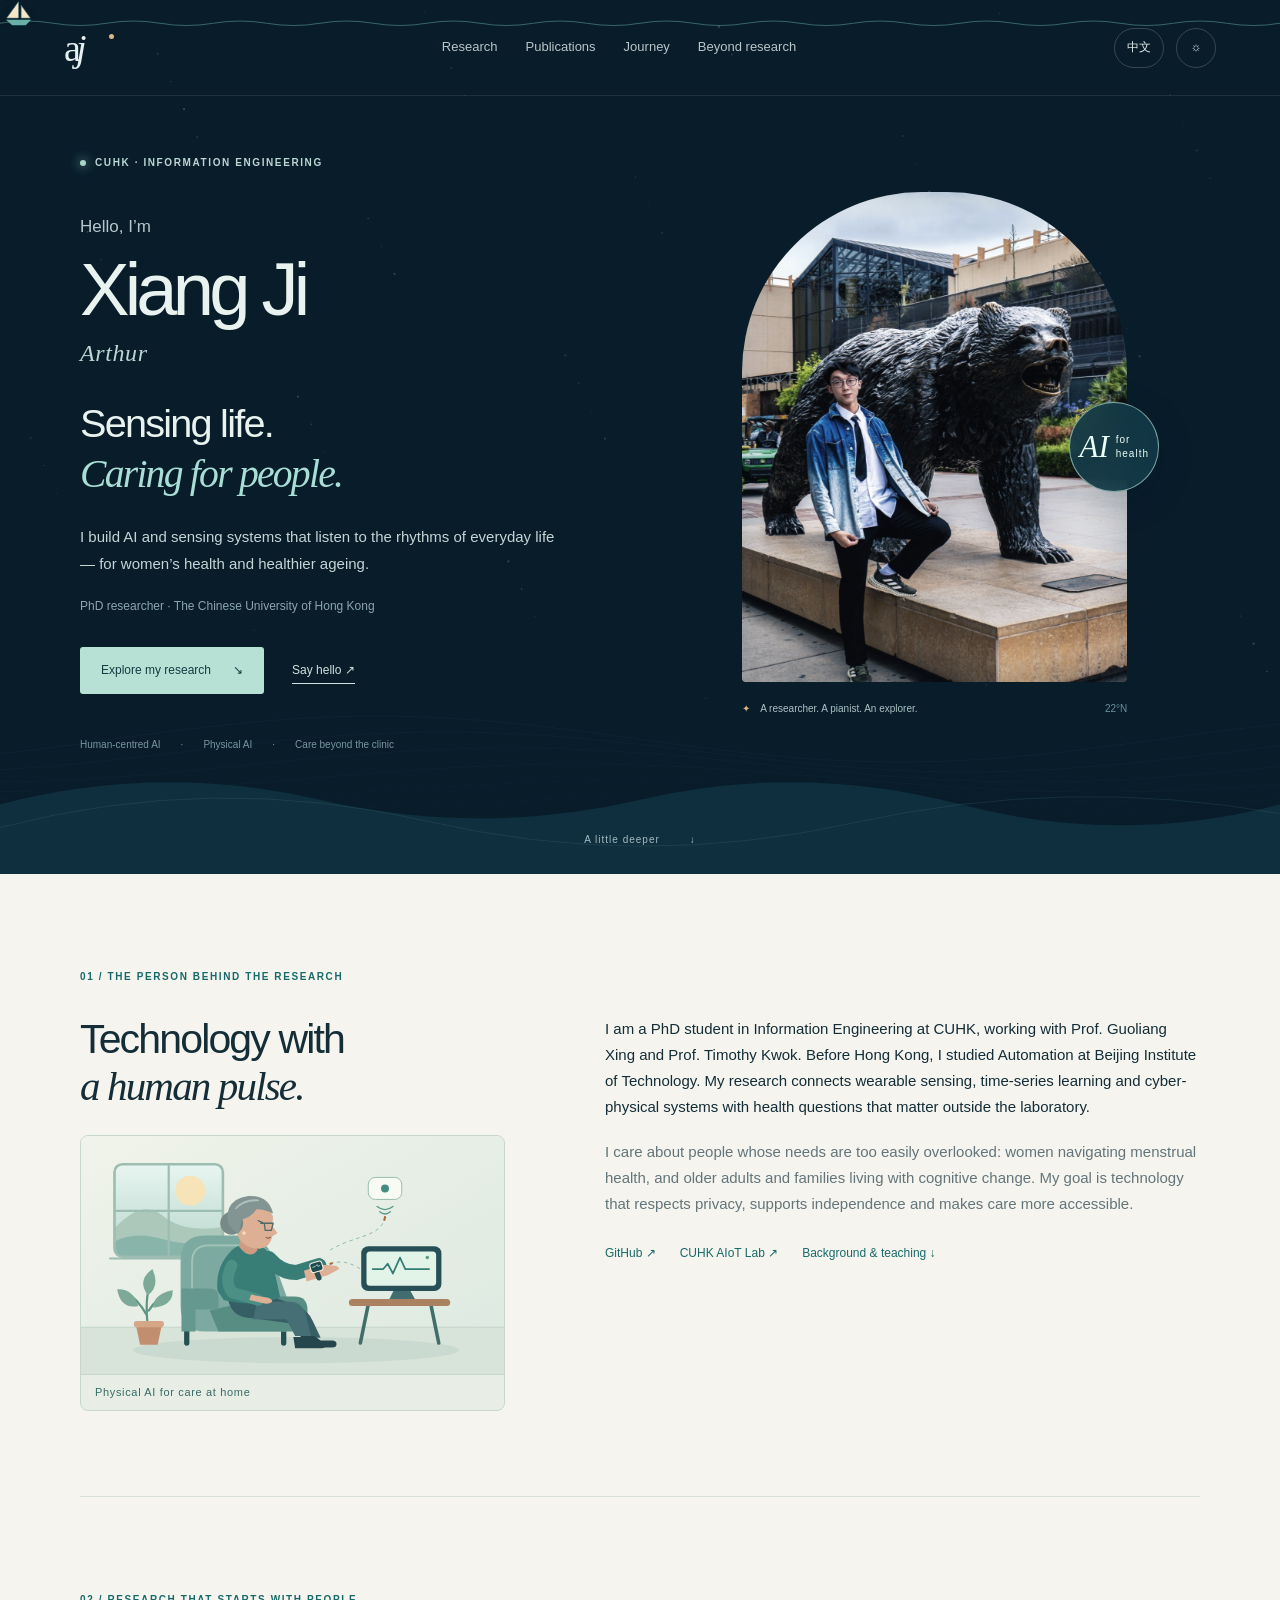
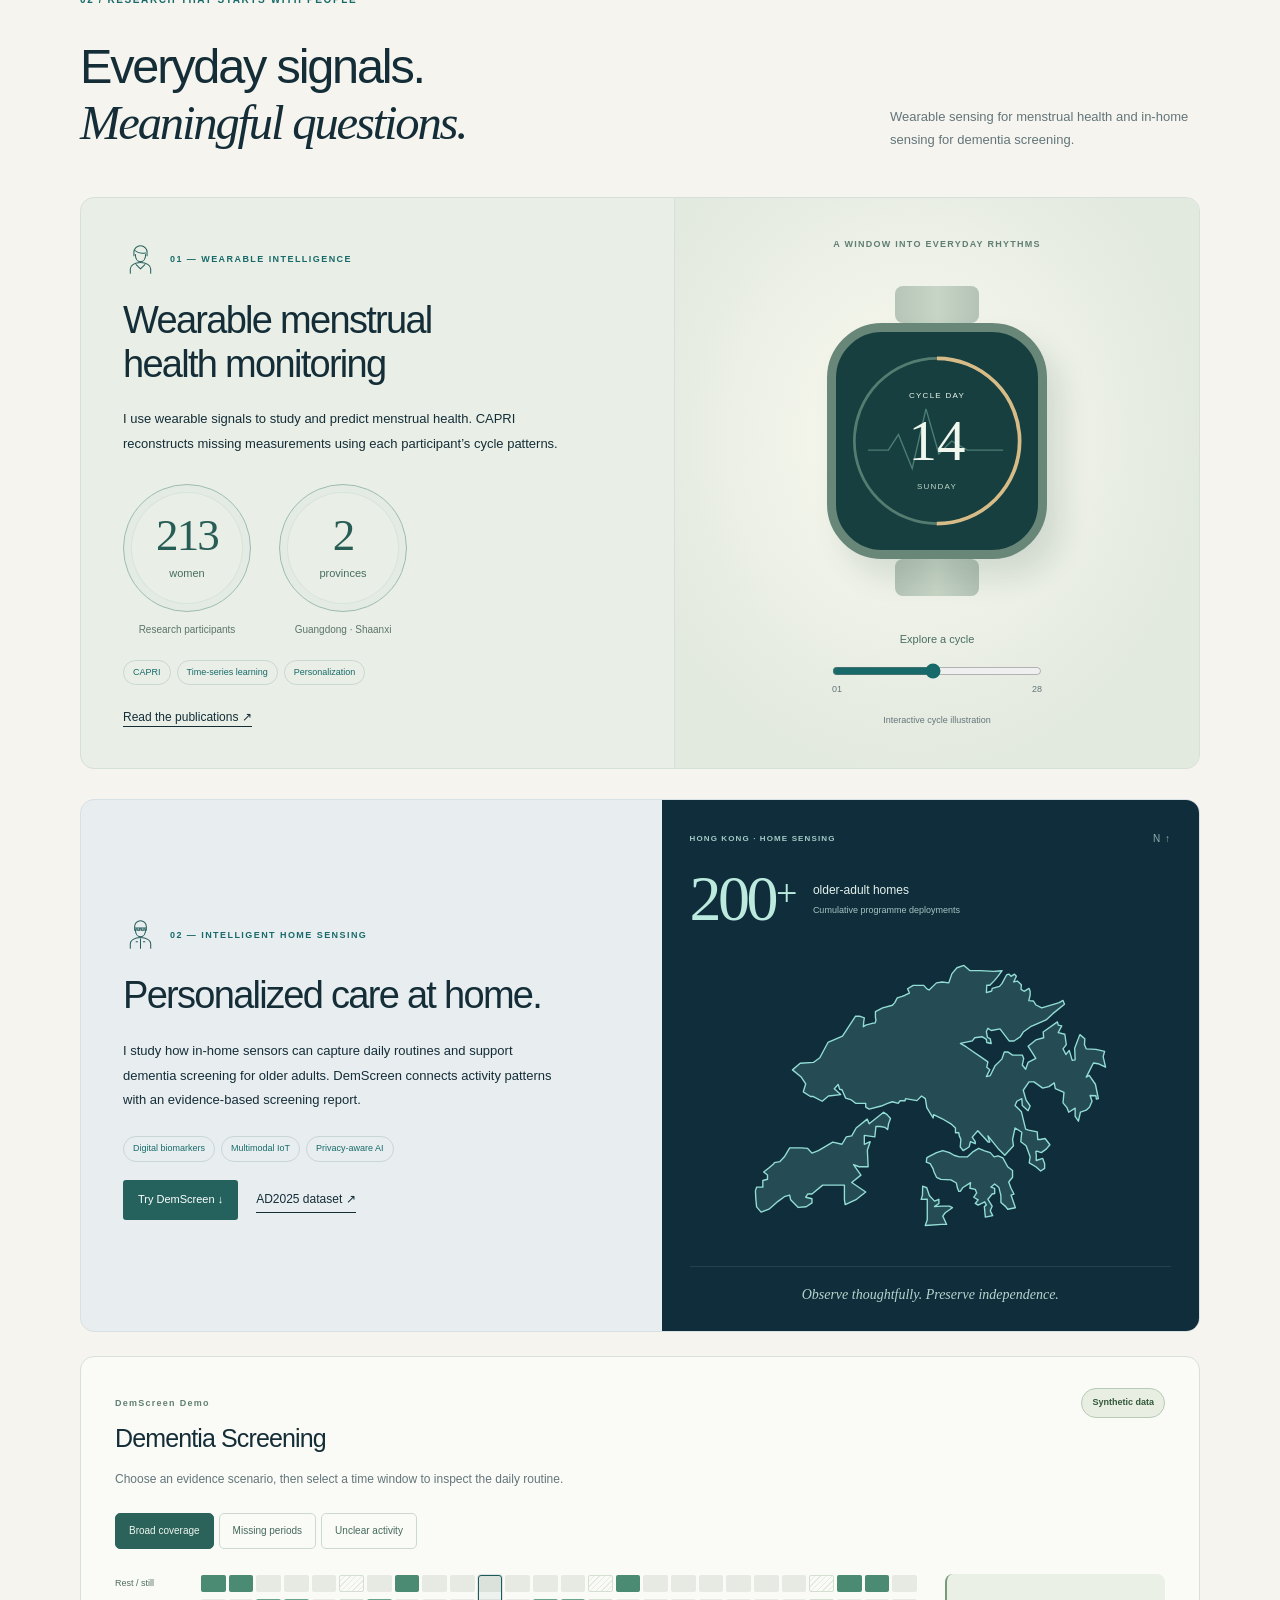
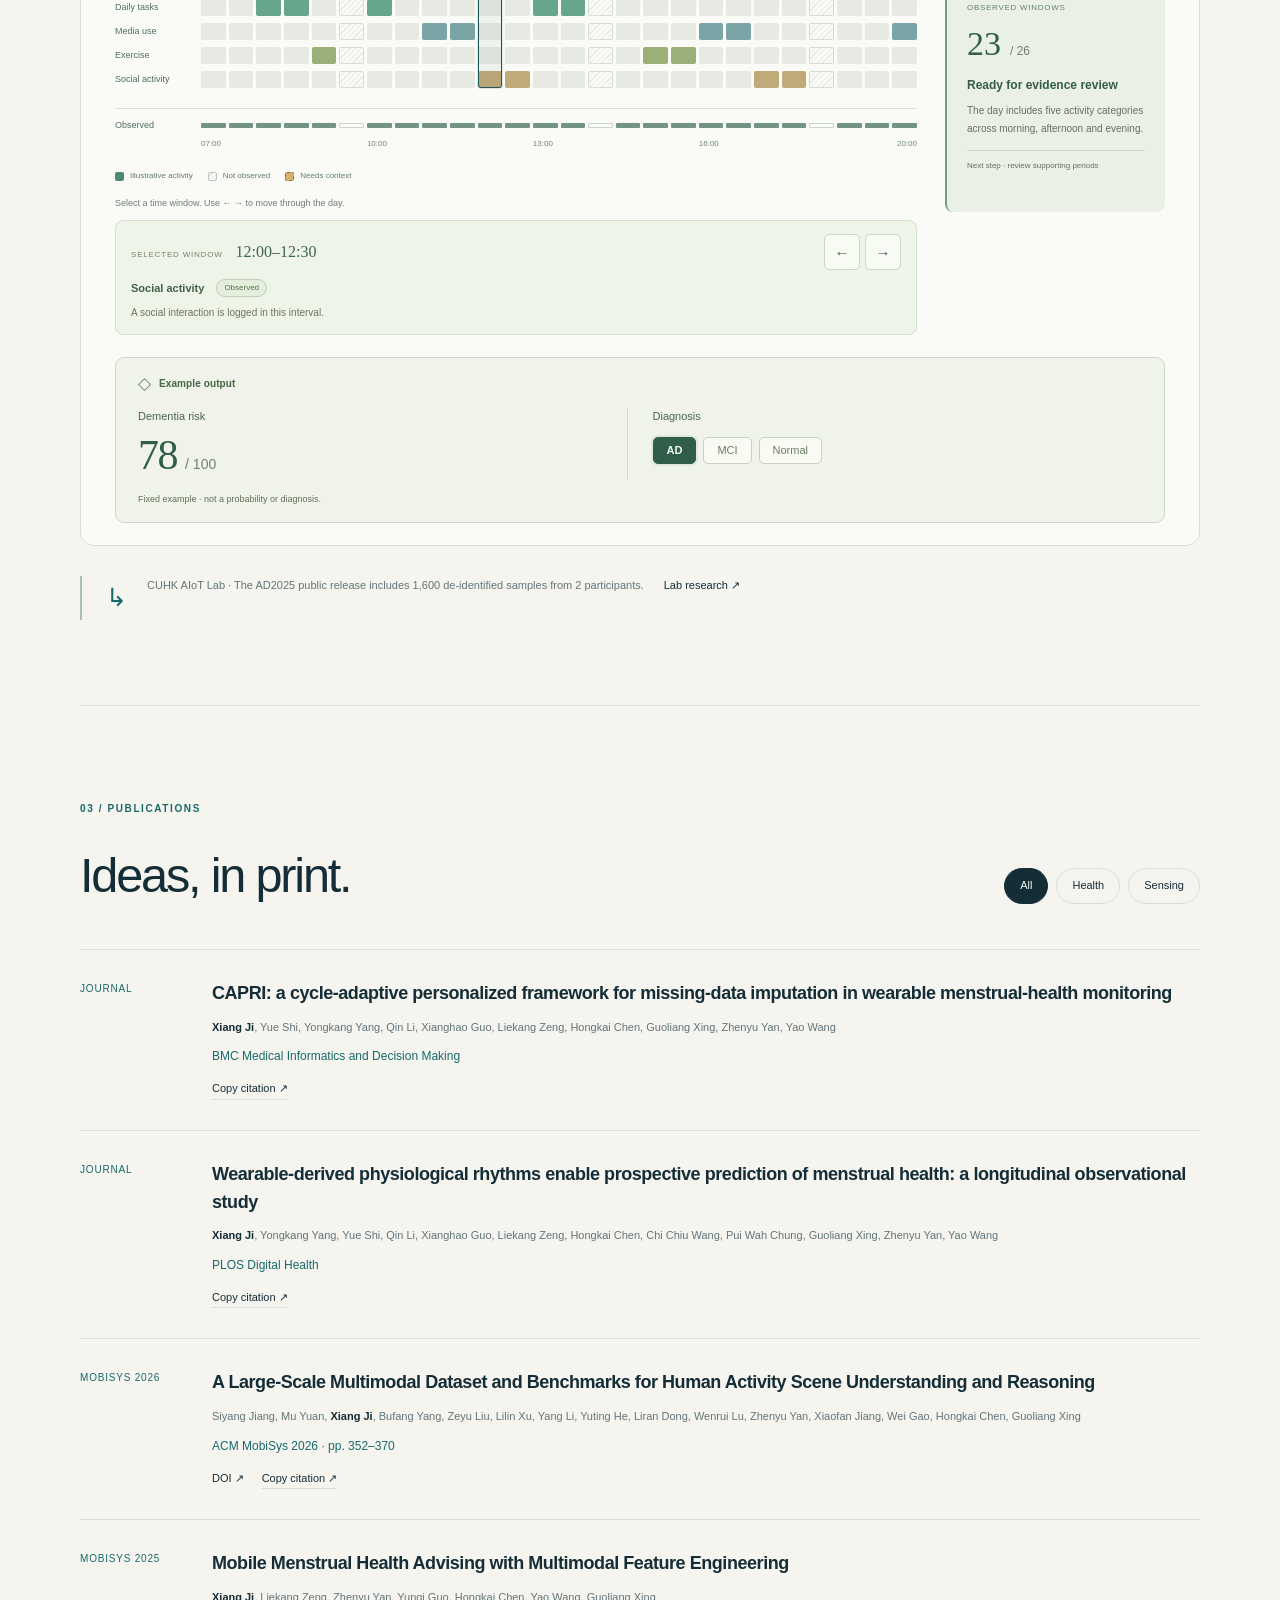
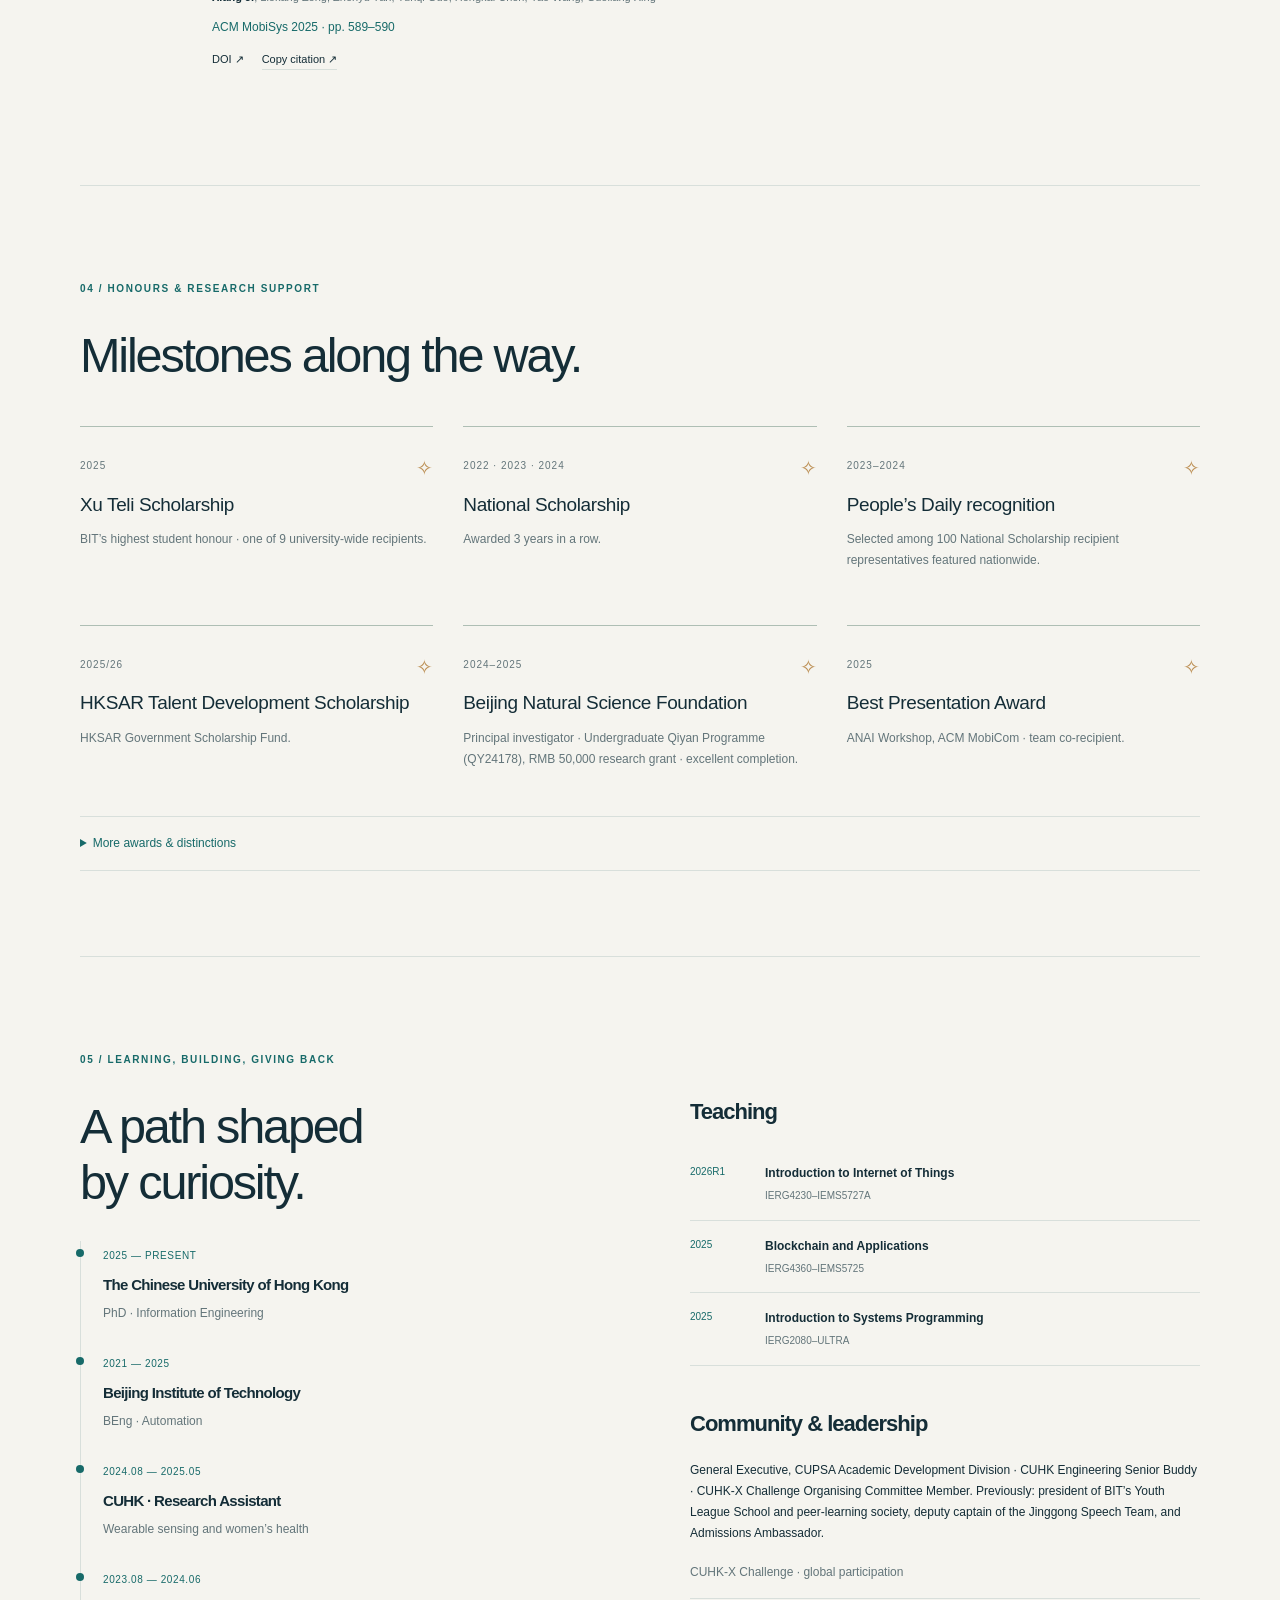
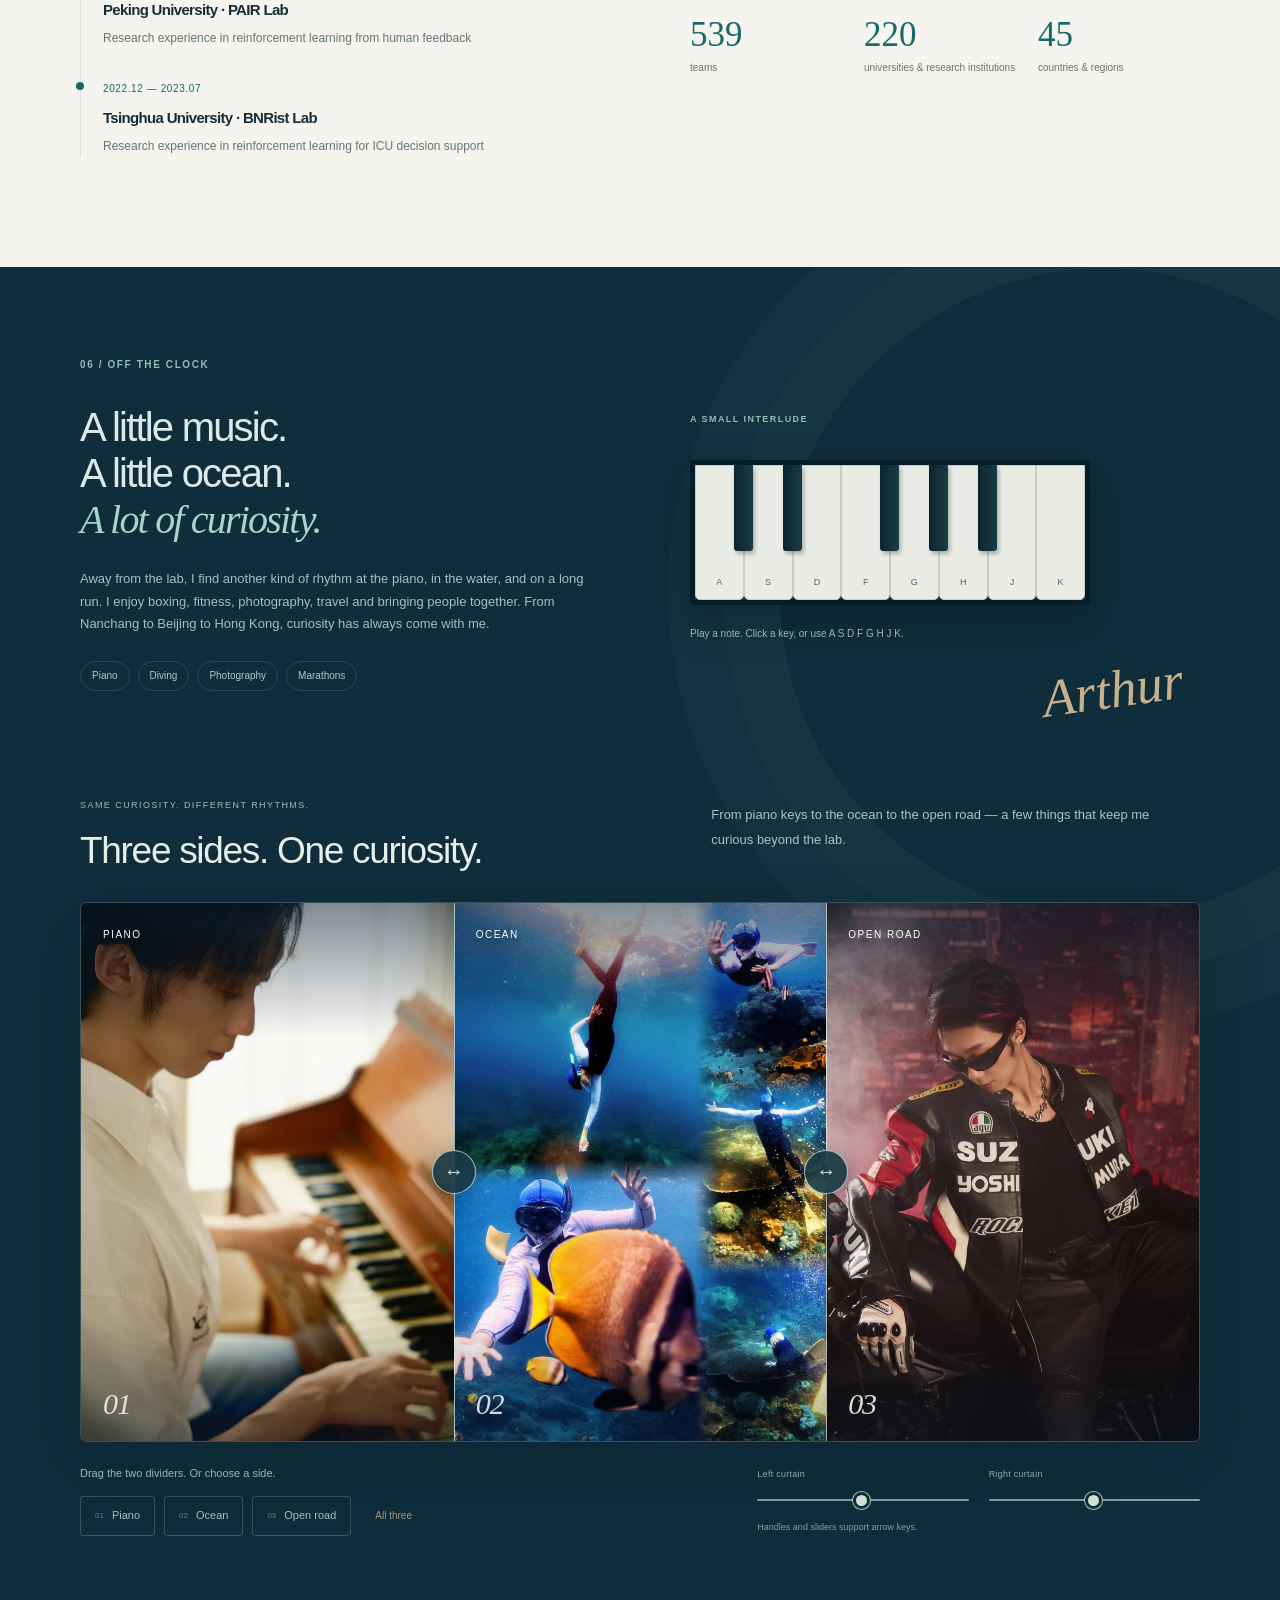
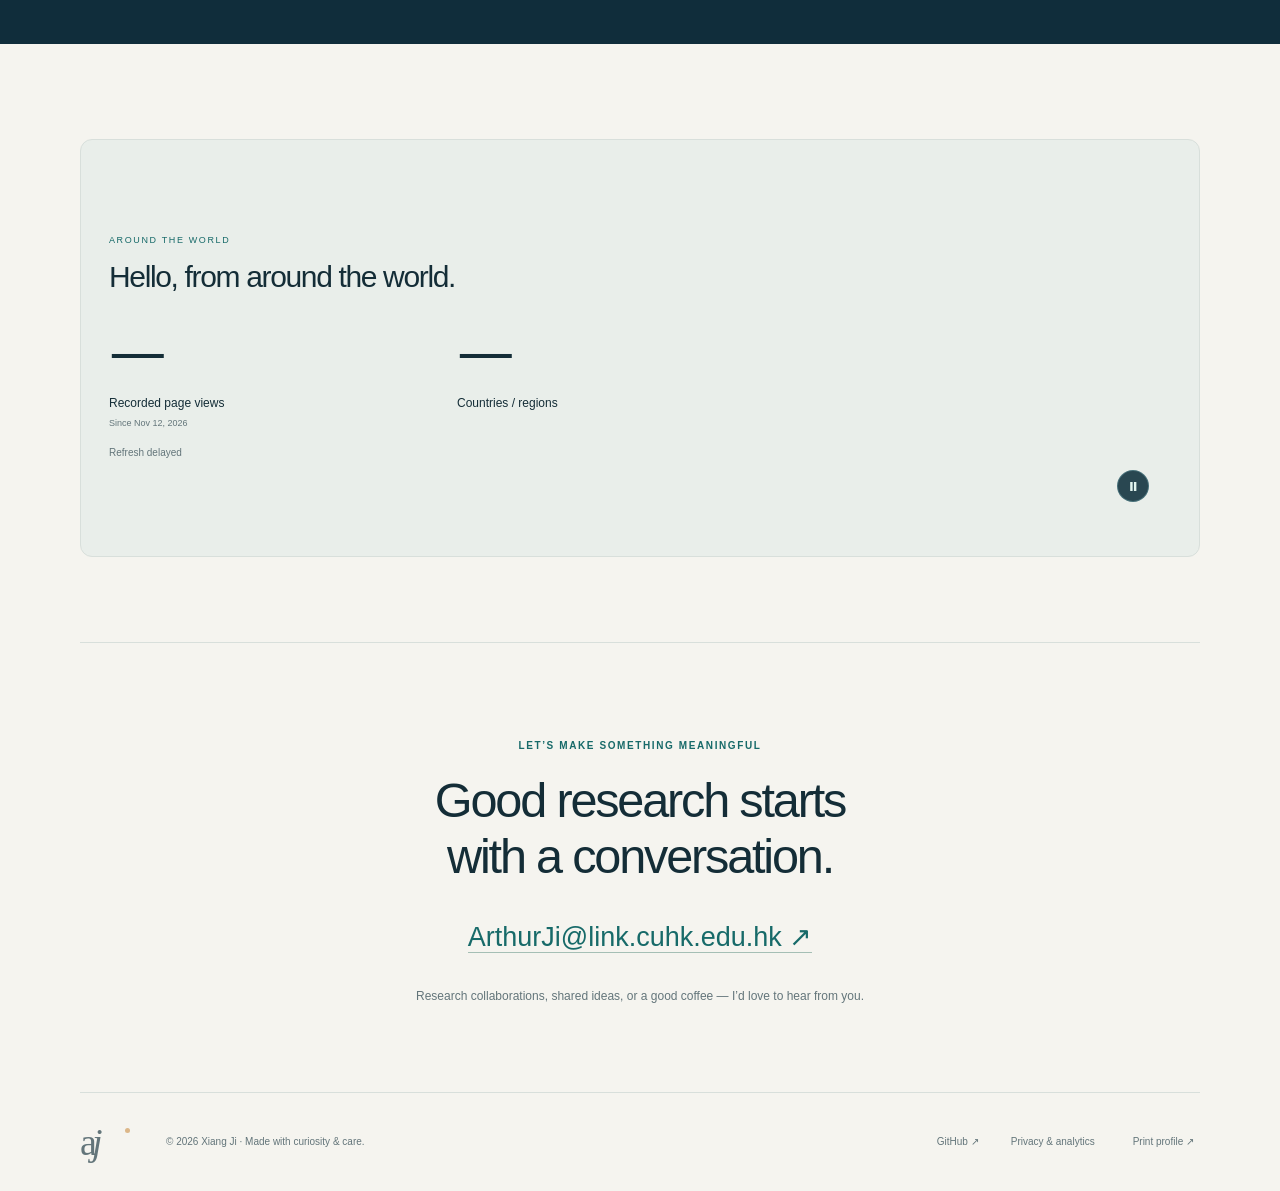
==== commit 1cb5d633: "Replay counters on scroll and illustrate Physical AI at home" ====
--- a/index.html
+++ b/index.html
@@ -1,10 +1,94 @@
 <!doctype html>
 <html lang="en" data-theme="night">
-<head><meta charset="utf-8"><meta name="viewport" content="width=device-width,initial-scale=1"><meta name="description" content="Xiang Ji (Arthur) — PhD researcher at CUHK. AI for health, wearable menstrual-health monitoring, and dementia screening."><meta name="theme-color" content="#081c2a"><meta property="og:title" content="Xiang Ji · Sensing life, caring for people"><meta property="og:description" content="AI for health. Wearable intelligence. Human-centred sensing."><meta property="og:type" content="website"><title>Xiang Ji · AI for Health</title><link rel="icon" href="favicon.svg" type="image/svg+xml"><link rel="canonical" href="https://arthurji-cuhk.github.io/website/"><meta property="og:url" content="https://arthurji-cuhk.github.io/website/"><link rel="stylesheet" href="styles.css"><link rel="stylesheet" href="refinements.css?v=20261112"><link rel="stylesheet" href="research.css?v=20261112"><link rel="stylesheet" href="gallery.css"><link rel="stylesheet" href="visitor-map.css?v=20261112c"><script src="config.js?v=20261112c" defer></script><script src="content.js?v=20261112c" defer></script><script src="numbers.js?v=20261112" defer></script><script src="app.js?v=20261112" defer></script><script src="research.js?v=20261112" defer></script><script src="gallery.js" defer></script><link rel="stylesheet" href="visitor-globe.css?v=20261112"><script src="visitor-globe-geo.js?v=20261112" defer></script><script src="visitor-globe.js?v=20261112" defer></script><script src="visitor-counter.js?v=20261112c" defer></script></head>
+<head><meta charset="utf-8"><meta name="viewport" content="width=device-width,initial-scale=1"><meta name="description" content="Xiang Ji (Arthur) — PhD researcher at CUHK. AI for health, wearable menstrual-health monitoring, and dementia screening."><meta name="theme-color" content="#081c2a"><meta property="og:title" content="Xiang Ji · Sensing life, caring for people"><meta property="og:description" content="AI for health. Wearable intelligence. Human-centred sensing."><meta property="og:type" content="website"><title>Xiang Ji · AI for Health</title><link rel="icon" href="favicon.svg" type="image/svg+xml"><link rel="canonical" href="https://arthurji-cuhk.github.io/website/"><meta property="og:url" content="https://arthurji-cuhk.github.io/website/"><link rel="stylesheet" href="styles.css"><link rel="stylesheet" href="refinements.css?v=20261112d"><link rel="stylesheet" href="research.css?v=20261112"><link rel="stylesheet" href="gallery.css"><link rel="stylesheet" href="visitor-map.css?v=20261112c"><script src="config.js?v=20261112c" defer></script><script src="content.js?v=20261112d" defer></script><script src="numbers.js?v=20261112d" defer></script><script src="app.js?v=20261112d" defer></script><script src="research.js?v=20261112" defer></script><script src="gallery.js" defer></script><link rel="stylesheet" href="visitor-globe.css?v=20261112"><script src="visitor-globe-geo.js?v=20261112" defer></script><script src="visitor-globe.js?v=20261112" defer></script><script src="visitor-counter.js?v=20261112c" defer></script></head>
 <body><a class="skip" href="#main">Skip to content</a><div id="progress" aria-hidden="true"><svg class="voyage-wave" viewBox="0 0 1440 12" preserveAspectRatio="none"><path d="M0 7 Q30 1 60 7 T120 7 T180 7 T240 7 T300 7 T360 7 T420 7 T480 7 T540 7 T600 7 T660 7 T720 7 T780 7 T840 7 T900 7 T960 7 T1020 7 T1080 7 T1140 7 T1200 7 T1260 7 T1320 7 T1380 7 T1440 7"/></svg><div id="voyageFill"></div><svg id="voyageBoat" viewBox="0 0 32 30"><path class="sail" d="M16 2v18H3Z M19 6v14h10Z"/><path class="hull" d="M2 22h28l-6 6H9Z"/></svg></div>
 <header><a class="brand" href="#home" aria-label="Arthur Ji home">a<span>j</span><i></i></a><nav aria-label="Main navigation"><a href="#research" data-t="navResearch">Research</a><a href="#publications" data-t="navPubs">Publications</a><a href="#journey" data-t="navJourney">Journey</a><a href="#beyond" data-t="navBeyond">Beyond research</a></nav><div class="tools"><button id="language" aria-label="Switch to Chinese">中文</button><button id="theme" aria-label="Switch colour theme" title="Daylight / Deep sea">☼</button></div></header>
-<main id="main"><section class="hero" id="home"><canvas id="sky" aria-hidden="true"></canvas><div class="hero-grid wrap"><div class="intro"><div class="eyebrow"><span class="status-dot"></span> CUHK · INFORMATION ENGINEERING</div><p class="hello" data-t="hello">Hello, I’m</p><h1 data-t="heroName">Xiang Ji</h1><span class="cn-name">Arthur</span><h2 data-t="tagline">Sensing life.<br><em>Caring for people.</em></h2><p class="lede" data-t="intro">I build AI and sensing systems that listen to the rhythms of everyday life — for women’s health and healthier ageing.</p><p class="position" data-t="position">PhD researcher · The Chinese University of Hong Kong</p><div class="actions"><a class="button primary" href="#research"><span data-t="explore">Explore my research</span> ↘</a><a class="text-link" href="mailto:ArthurJi@link.cuhk.edu.hk"><span data-t="sayHi">Say hello</span> ↗</a></div><div class="hero-notes"><span data-t="heroNote">Human-centred AI</span><span>Wearables + IoT</span><span data-t="heroNote2">Care beyond the clinic</span></div></div><figure class="portrait"><div class="photo-frame"><img src="portrait.jpg" alt="Arthur Ji outdoors beside a bronze bear sculpture" fetchpriority="high" width="1000" height="1500"></div><figcaption><span class="tiny-star">✦</span><span data-t="caption">A researcher. A pianist. An explorer.</span><span>22°N</span></figcaption><div class="orbit-label"><span>AI</span><small>for<br>health</small></div></figure></div><div class="horizon"><svg viewBox="0 0 1440 140" preserveAspectRatio="none" aria-hidden="true"><path d="M0 65 Q180 20 360 60 T720 60 T1080 65 T1440 65 V140 H0Z"/><path d="M0 90 Q240 30 480 83 T960 85 T1440 75"/></svg></div><a class="dive" href="#about"><span data-t="dive">A little deeper</span> ↓</a></section>
-<section class="about wrap" id="about"><div class="section-label">01 / <span data-t="aboutLabel">THE PERSON BEHIND THE RESEARCH</span></div><div class="about-grid"><h2 data-t="aboutTitle">Technology with<br><em>a human pulse.</em></h2><div><p data-t="aboutBody">I am a PhD student in Information Engineering at CUHK, working with Prof. Guoliang Xing and Prof. Timothy Kwok. Before Hong Kong, I studied Automation at Beijing Institute of Technology. My research connects wearable sensing, time-series learning and cyber-physical systems with health questions that matter outside the laboratory.</p><p class="muted" data-t="careBody">I care about people whose needs are too easily overlooked: women navigating menstrual health, and older adults and families living with cognitive change. My goal is technology that respects privacy, supports independence and makes care more accessible.</p><div class="mini-links"><a href="https://github.com/ArthurJi-CUHK" target="_blank" rel="noopener">GitHub ↗</a><a href="https://aiot.ie.cuhk.edu.hk/" target="_blank" rel="noopener">CUHK AIoT Lab ↗</a><a href="#journey" data-t="background">Background & teaching ↓</a></div></div></div></section>
+<main id="main"><section class="hero" id="home"><canvas id="sky" aria-hidden="true"></canvas><div class="hero-grid wrap"><div class="intro"><div class="eyebrow"><span class="status-dot"></span> CUHK · INFORMATION ENGINEERING</div><p class="hello" data-t="hello">Hello, I’m</p><h1 data-t="heroName">Xiang Ji</h1><span class="cn-name">Arthur</span><h2 data-t="tagline">Sensing life.<br><em>Caring for people.</em></h2><p class="lede" data-t="intro">I build AI and sensing systems that listen to the rhythms of everyday life — for women’s health and healthier ageing.</p><p class="position" data-t="position">PhD researcher · The Chinese University of Hong Kong</p><div class="actions"><a class="button primary" href="#research"><span data-t="explore">Explore my research</span> ↘</a><a class="text-link" href="mailto:ArthurJi@link.cuhk.edu.hk"><span data-t="sayHi">Say hello</span> ↗</a></div><div class="hero-notes"><span data-t="heroNote">Human-centred AI</span><span>Physical AI</span><span data-t="heroNote2">Care beyond the clinic</span></div></div><figure class="portrait"><div class="photo-frame"><img src="portrait.jpg" alt="Arthur Ji outdoors beside a bronze bear sculpture" fetchpriority="high" width="1000" height="1500"></div><figcaption><span class="tiny-star">✦</span><span data-t="caption">A researcher. A pianist. An explorer.</span><span>22°N</span></figcaption><div class="orbit-label"><span>AI</span><small>for<br>health</small></div></figure></div><div class="horizon"><svg viewBox="0 0 1440 140" preserveAspectRatio="none" aria-hidden="true"><path d="M0 65 Q180 20 360 60 T720 60 T1080 65 T1440 65 V140 H0Z"/><path d="M0 90 Q240 30 480 83 T960 85 T1440 75"/></svg></div><a class="dive" href="#about"><span data-t="dive">A little deeper</span> ↓</a></section>
+<section class="about wrap" id="about">
+  <div class="section-label">01 / <span data-t="aboutLabel">THE PERSON BEHIND THE RESEARCH</span></div>
+  <div class="about-grid">
+    <div>
+      <h2 data-t="aboutTitle">Technology with<br><em>a human pulse.</em></h2>
+      <figure class="care-scene">
+        <svg viewBox="0 0 480 270" width="480" height="270" role="img" aria-labelledby="care-scene-title care-scene-description" xmlns="http://www.w3.org/2000/svg">
+          <title id="care-scene-title" data-t="careSceneTitle">Physical AI in a home care setting</title>
+          <desc id="care-scene-description" data-t="careSceneDescription">An older woman relaxes in an armchair at home. Her smartwatch and a room sensor connect to a tablet displaying a pulse trace.</desc>
+          <defs>
+            <linearGradient id="care-wall" x2="1" y2="1"><stop stop-color="#f0f3e9"/><stop offset="1" stop-color="#dce9e1"/></linearGradient>
+            <linearGradient id="care-window" x2="0" y2="1"><stop stop-color="#e8f5f0"/><stop offset="1" stop-color="#b6d6cc"/></linearGradient>
+            <clipPath id="care-window-clip"><rect x="38" y="32" width="123" height="105" rx="9"/></clipPath>
+          </defs>
+          <rect width="480" height="270" fill="url(#care-wall)"/>
+          <path d="M0 217H480V270H0Z" fill="#d8e4da"/>
+          <path d="M0 217H480" stroke="#c2d3c8"/>
+          <ellipse cx="244" cy="243" rx="185" ry="15" fill="#c2d4ca" opacity=".55"/>
+          <g clip-path="url(#care-window-clip)">
+            <rect x="38" y="32" width="123" height="105" fill="url(#care-window)"/>
+            <circle cx="124" cy="62" r="17" fill="#f6e4b8"/>
+            <path d="M29 115q38-47 63-25t76 12v40H29Z" fill="#abc8bb"/>
+            <path d="M29 125q27-19 63-8t76-3v26H29Z" fill="#88b4a9"/>
+          </g>
+          <rect x="38" y="32" width="123" height="105" rx="9" fill="none" stroke="#9dbdb2" stroke-width="3"/>
+          <path d="M99.5 34v101M39 85h121M33 139h133" stroke="#9dbdb2" stroke-width="2.5" stroke-linecap="round"/>
+          <g>
+            <rect x="326" y="47" width="38" height="25" rx="8" fill="#f8fbf4" stroke="#8eb5a9"/>
+            <circle cx="345" cy="59.5" r="4.5" fill="#448c81"/>
+            <path d="M336 80q9 7 18 0m-15 6q6 5 12 0" fill="none" stroke="#58978c" stroke-width="1.5" stroke-linecap="round"/>
+          </g>
+          <g fill="none" stroke-linecap="round">
+            <path d="M345 92c-4 24-40 21-66 40m4 13c16-5 25 0 43 11" stroke="#4d9589" stroke-dasharray="3 5" opacity=".68"/>
+            <path class="care-signal" d="M345 92c-4 24-40 21-66 40" pathLength="100" stroke="#a46d3a" stroke-width="2.5"/>
+            <path class="care-signal care-signal-secondary" d="M283 145c16-5 25 0 43 11" pathLength="100" stroke="#a46d3a" stroke-width="2.5"/>
+          </g>
+          <g>
+            <path d="M76 218q-4-35 3-51m-4 37q-11-20-24-26m26 20q9-15 23-18" fill="none" stroke="#5f9584" stroke-width="2.5" stroke-linecap="round"/>
+            <path d="M76 181q-13-17 5-30 9 19-5 30m-11 12q-20 4-24-19 18-1 24 19m17 2q0-16 22-20 1 17-22 20" fill="#7da998"/>
+            <path d="M62 213h30l-5 24H67Z" fill="#c28e70"/><rect x="60" y="210" width="34" height="7" rx="3" fill="#d5a688"/>
+          </g>
+          <g>
+            <path d="M120 209v26m110-24v24" fill="none" stroke="#274f52" stroke-width="6" stroke-linecap="round"/>
+            <path d="M113 193v-52q0-28 28-28h43q23 0 32 21l18 50v38h-93q-28 0-28-29Z" fill="#7daaa0"/>
+            <path d="M126 182v-39q0-19 19-19h36q18 0 25 16l16 46" fill="none" stroke="#a2c5b9" stroke-width="2"/>
+            <path d="M214 182h28q15 0 15 15v14q0 11-11 11h-90l-10-24Z" fill="#588d84"/>
+          </g>
+          <g>
+            <path d="M166 179q24-9 51 3l28 11q13 5 18 17l9 19h-19l-12-16-54-7q-19-3-21-27Z" fill="#365e65"/>
+            <path d="M200 188h37q12 0 17 11l7 28h-18l-10-19h-38Z" fill="#456f75"/>
+            <path d="M249 227h16l7 5h13q5 0 5 4t-5 4h-33Zm-8 1h14l8 5h10q5 0 5 4t-5 4h-30Z" fill="#26464e"/>
+            <path d="M155 176q-3-25 13-43 7-9 20-11 20 0 28 15l10 46q-29 12-64 3Z" fill="#397d77"/>
+            <path d="M179 125l4-14h17v19q-9 11-21-5Z" fill="#cd9b80"/>
+            <path d="M171 97q1-19 22-21 19-1 25 16l-1 10 6 8-6 4q-2 12-14 14-20 0-26-17Z" fill="#ddb095"/>
+            <circle cx="171" cy="99" r="13" fill="#798987"/>
+            <path d="M174 108q-12-10-6-26 5-12 22-14 23-1 28 20-10-5-19-5-5 9-17 12l-3 16Z" fill="#839592"/>
+            <path d="M176 82q9-10 25-9" fill="none" stroke="#b1bfbb" stroke-width="2" stroke-linecap="round"/>
+            <path d="M204 99h14m-10 0 1 8h7l2-8m-10 0-7-3" fill="none" stroke="#52696a" stroke-width="1.5" stroke-linecap="round" stroke-linejoin="round"/>
+            <path d="M210 115q2 2 5 0" fill="none" stroke="#955f51" stroke-width="1.4" stroke-linecap="round"/>
+            <circle cx="185" cy="110" r="2" fill="#f3e2b5"/>
+            <path d="M213 139q14 16 31 16l26-8" fill="none" stroke="#397d77" stroke-width="17" stroke-linecap="round"/>
+            <path d="M253 153l20-7 13 1q6 0 7 4l-13 7-24 7Z" fill="#ddb095"/>
+            <path d="M265 148l5 13" stroke="#294e52" stroke-width="6" stroke-linecap="round"/>
+            <rect x="260" y="143" width="14" height="11" rx="3" transform="rotate(-17 267 148)" fill="#204952" stroke="#f2f2db" stroke-width="1.25"/>
+            <path d="M263 149l3-1 2-2 1 2 2-1" fill="none" stroke="#96e2c8" stroke-width="1" stroke-linecap="round"/>
+            <path d="M171 147q-9 18 1 31l29 8" fill="none" stroke="#4b8f85" stroke-width="13" stroke-linecap="round"/>
+            <path d="M193 180l16 3q8 1 8 5-4 4-14 1l-12-3Z" fill="#ddb095"/>
+            <path d="M114 173h32q10 0 10 10v14h-26v25h-16Z" fill="#65988e"/>
+          </g>
+          <g>
+            <path d="M326 191l-9 44m80-44 9 44" fill="none" stroke="#426e69" stroke-width="4" stroke-linecap="round"/>
+            <rect x="304" y="185" width="115" height="8" rx="4" fill="#ab8261"/>
+            <path d="M370 169l9 16h-29l8-16" fill="#426d70"/>
+            <rect x="318" y="125" width="91" height="51" rx="8" fill="#264f57"/>
+            <rect x="324" y="131" width="79" height="39" rx="4" fill="#e2f3e8"/>
+            <path d="M331 151h12l5-6 6 11 8-18 6 13h27" fill="none" stroke="#347d76" stroke-width="2" stroke-linejoin="round" stroke-linecap="round"/>
+            <circle cx="393" cy="138" r="2" fill="#5f9c81"/>
+          </g>
+        </svg>
+        <figcaption data-t="careSceneCaption">Physical AI for care at home</figcaption>
+      </figure>
+    </div>
+    <div><p data-t="aboutBody">I am a PhD student in Information Engineering at CUHK, working with Prof. Guoliang Xing and Prof. Timothy Kwok. Before Hong Kong, I studied Automation at Beijing Institute of Technology. My research connects wearable sensing, time-series learning and cyber-physical systems with health questions that matter outside the laboratory.</p><p class="muted" data-t="careBody">I care about people whose needs are too easily overlooked: women navigating menstrual health, and older adults and families living with cognitive change. My goal is technology that respects privacy, supports independence and makes care more accessible.</p><div class="mini-links"><a href="https://github.com/ArthurJi-CUHK" target="_blank" rel="noopener">GitHub ↗</a><a href="https://aiot.ie.cuhk.edu.hk/" target="_blank" rel="noopener">CUHK AIoT Lab ↗</a><a href="#journey" data-t="background">Background & teaching ↓</a></div></div>
+  </div>
+</section>
 <section class="research research-v2 wrap" id="research">
   <div class="section-label">02 / <span data-t="researchLabel">RESEARCH THAT STARTS WITH PEOPLE</span></div>
   <div class="section-heading">
--- a/refinements.css
+++ b/refinements.css
@@ -24,6 +24,16 @@
 .rx-ctas{display:flex;flex-wrap:wrap;align-items:center;gap:10px 18px}
 .rx-demo-cta{font-size:11px;padding:9px 14px;background:#25625e;color:#fff;min-height:40px}
 .rx-demo-cta:hover{background:#174947;color:#fff}
+.care-scene{margin:25px 0 0;max-width:490px;overflow:hidden;border:1px solid #c8d7cd;border-radius:8px;background:#e8eee6}
+.care-scene svg{display:block;width:100%;height:auto}
+.care-scene figcaption{display:block;margin:0;padding:10px 14px;border-top:1px solid #c8d7cd;color:#376b64;font-size:11px;line-height:1.4;letter-spacing:.06em}
+.care-signal{stroke-dasharray:4 96;stroke-dashoffset:0;animation:care-packet 3.8s linear infinite paused}
+.care-signal-secondary{animation-delay:1.1s}
+.care-scene.is-in-view .care-signal{animation-play-state:running}
+@keyframes care-packet{to{stroke-dashoffset:-100}}
+@media(prefers-reduced-motion:reduce){.care-signal{animation:none;opacity:0}}
+@media(max-width:680px){.care-scene{margin-top:18px}}
+@media print{.care-scene{max-width:310px;break-inside:avoid}.care-signal{animation:none}}
 .challenge-scale{display:grid;grid-template-columns:repeat(3,minmax(0,1fr));gap:12px;margin-top:15px;padding-top:15px;border-top:1px solid var(--line)}
 .challenge-scale>div{min-width:0}.challenge-scale b{display:block;color:var(--accent);font:clamp(24px,3vw,35px)/1.2 var(--serif)}
 .challenge-scale small{display:block;color:var(--muted);font-size:10px;line-height:1.5;margin-top:4px}
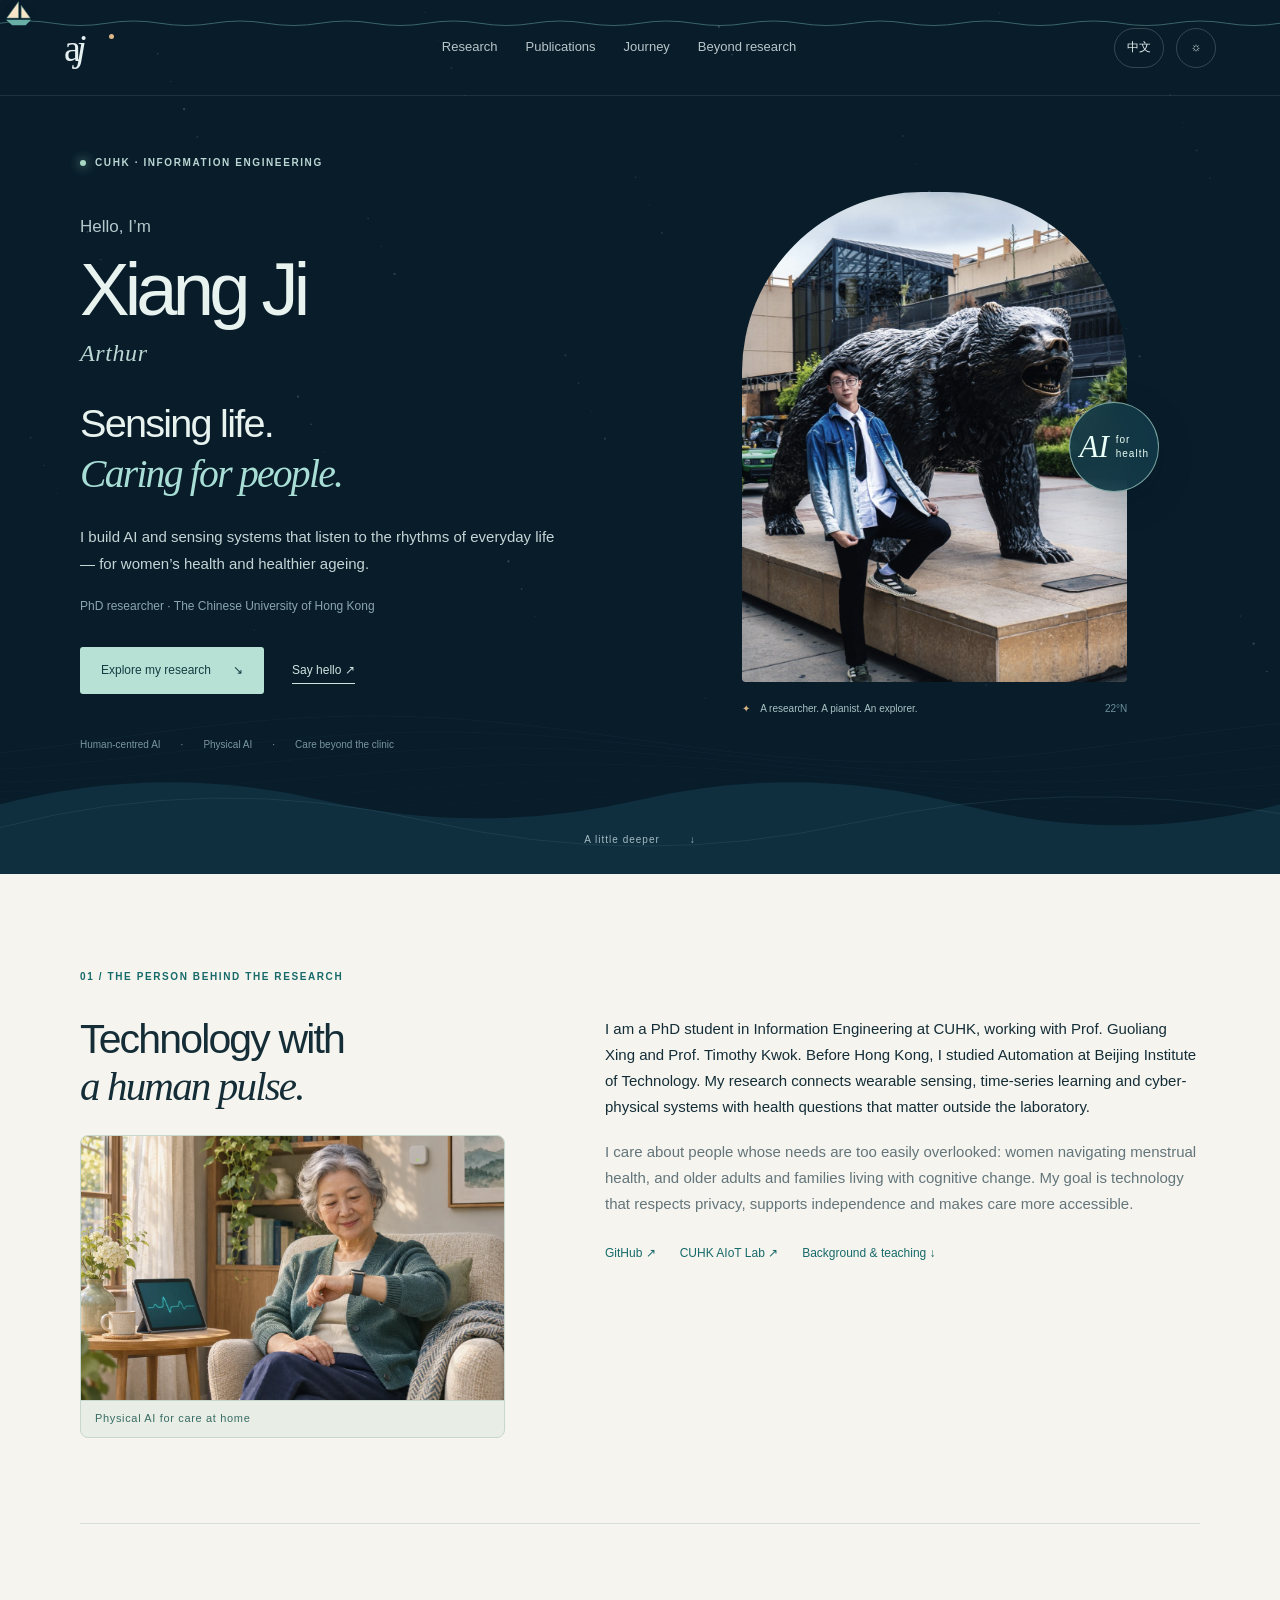
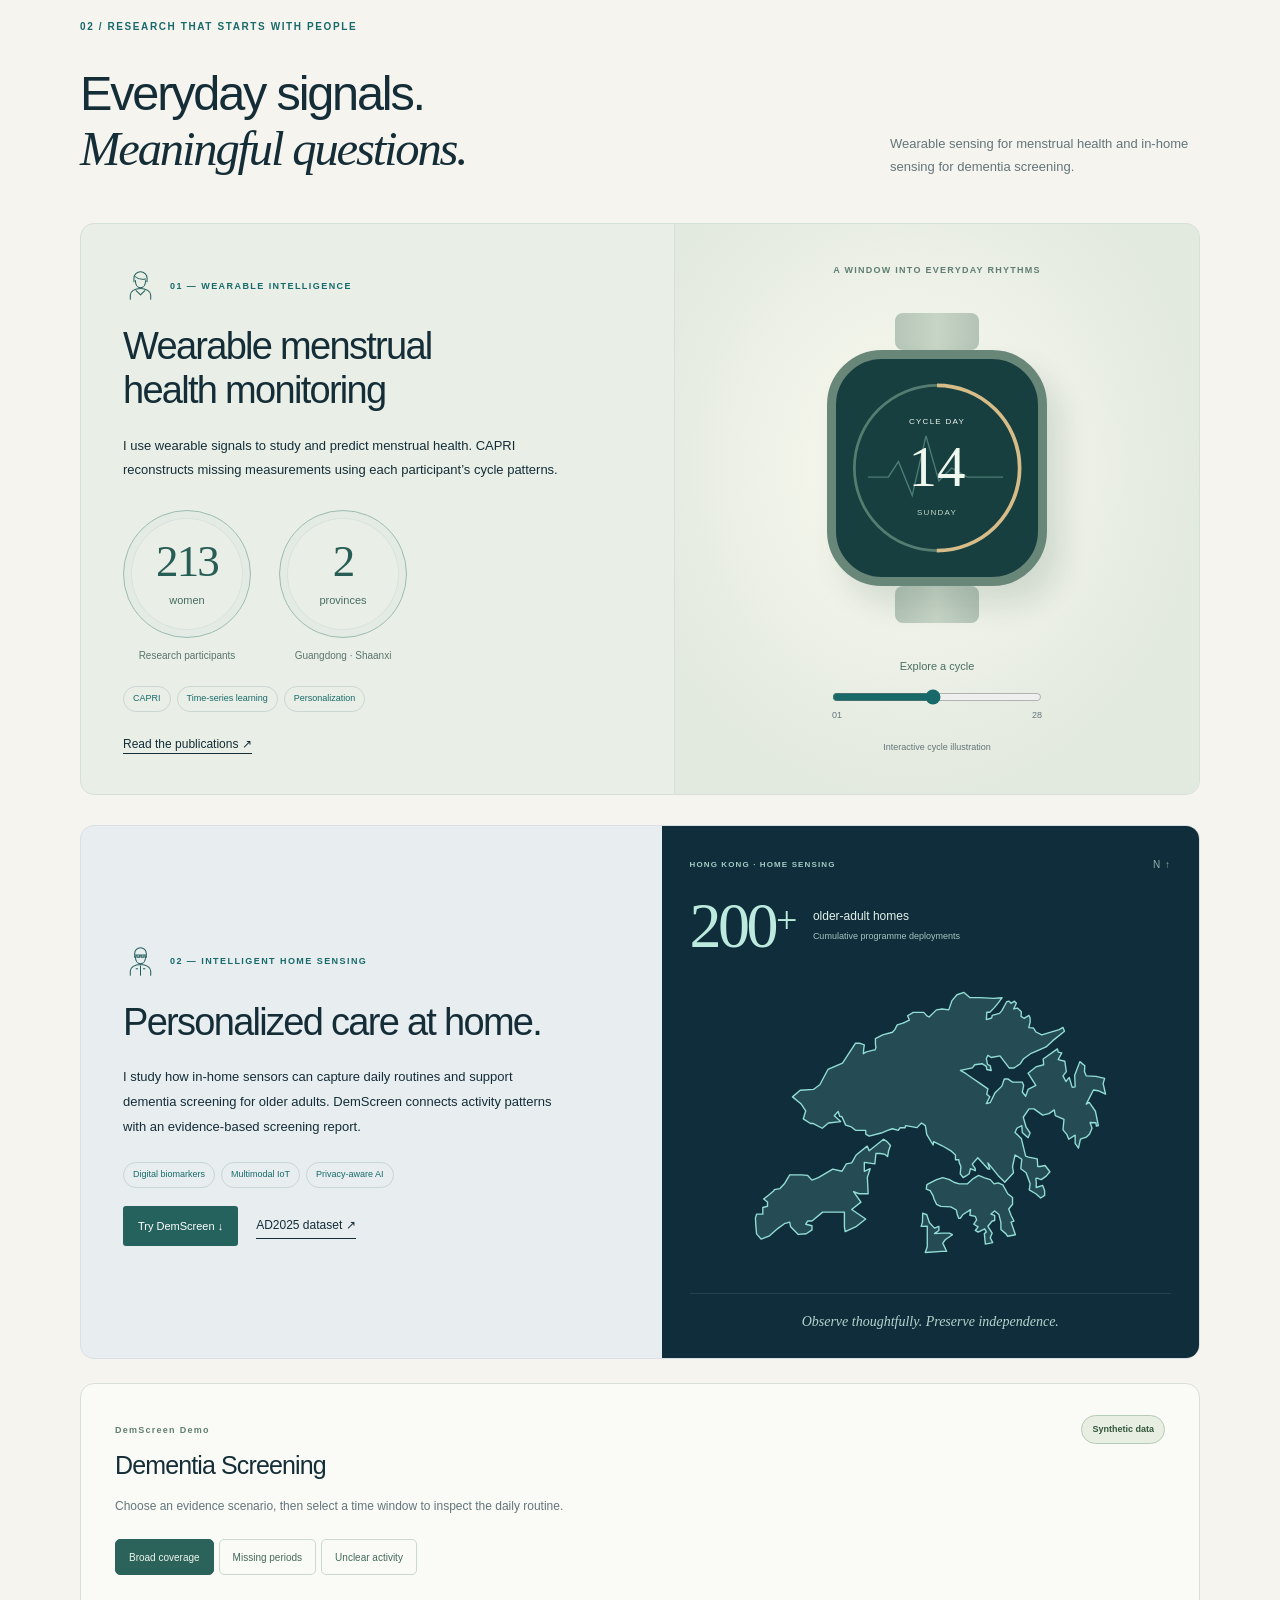
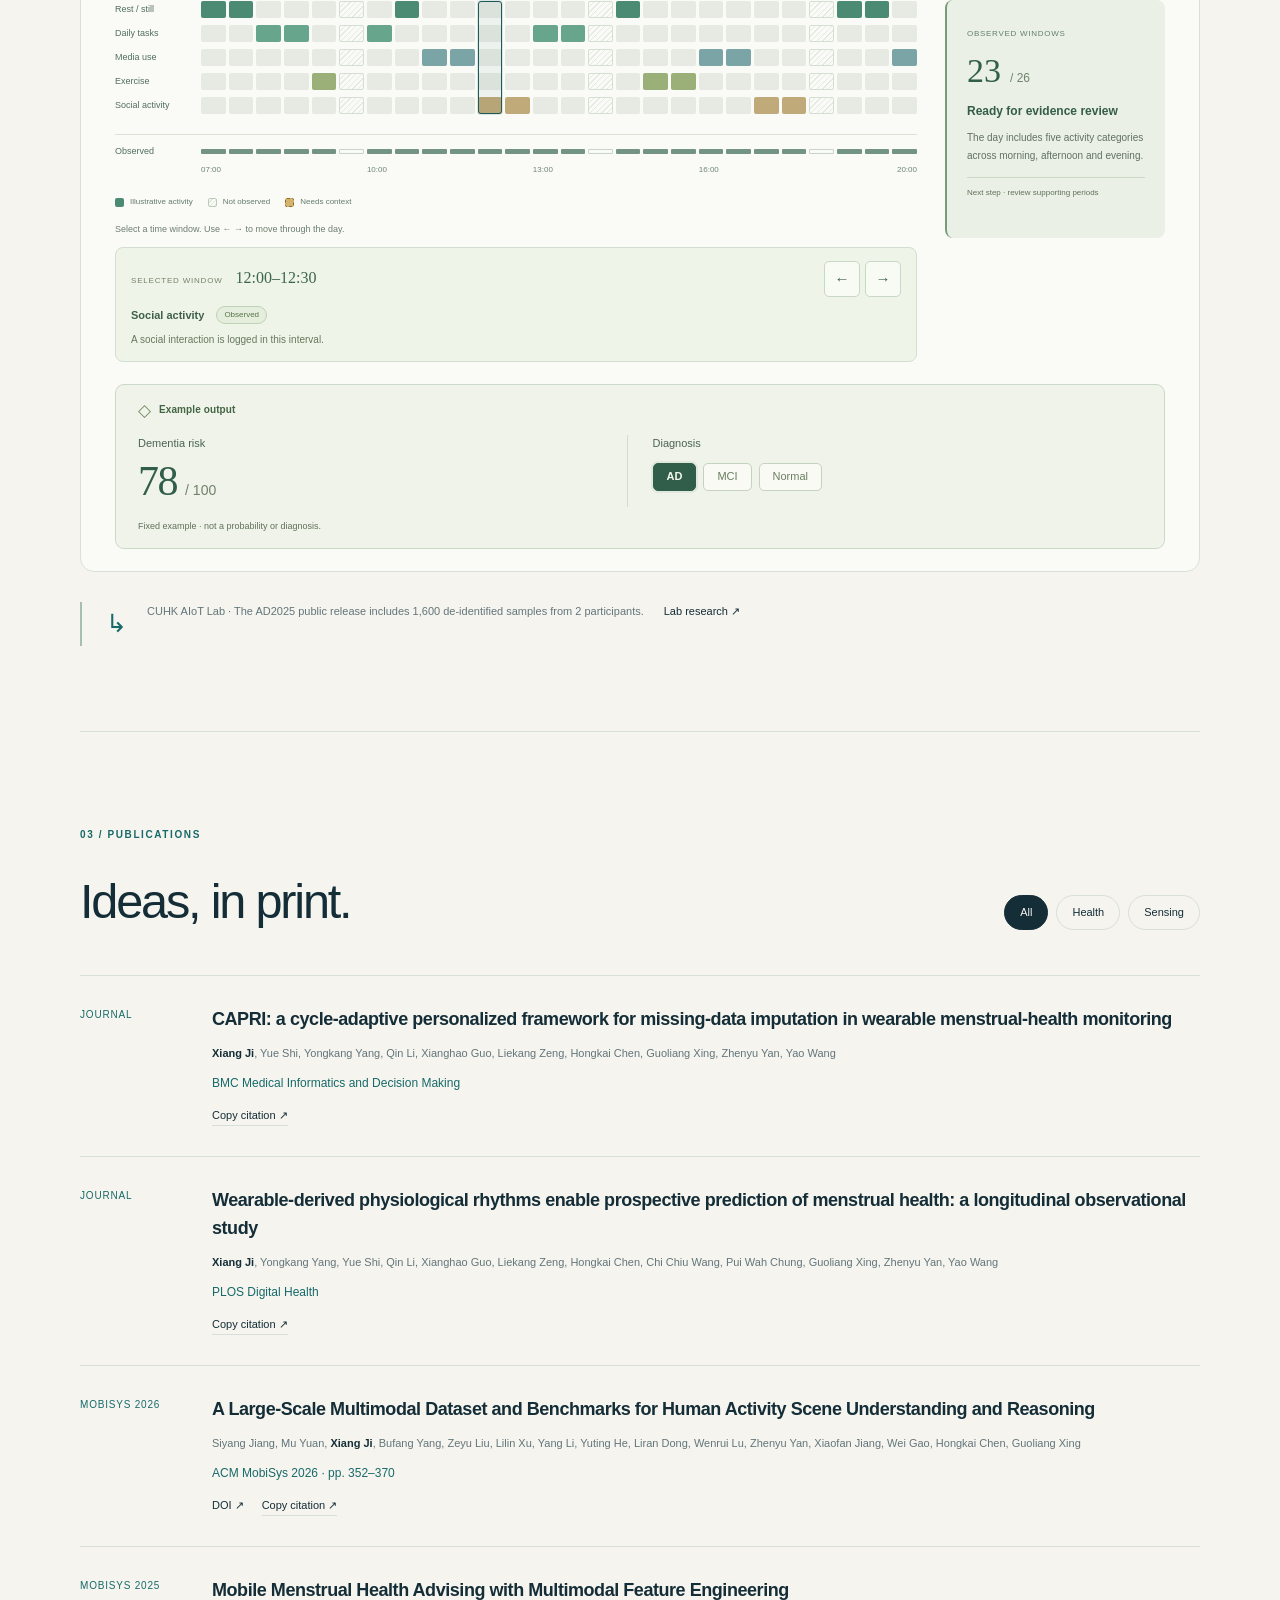
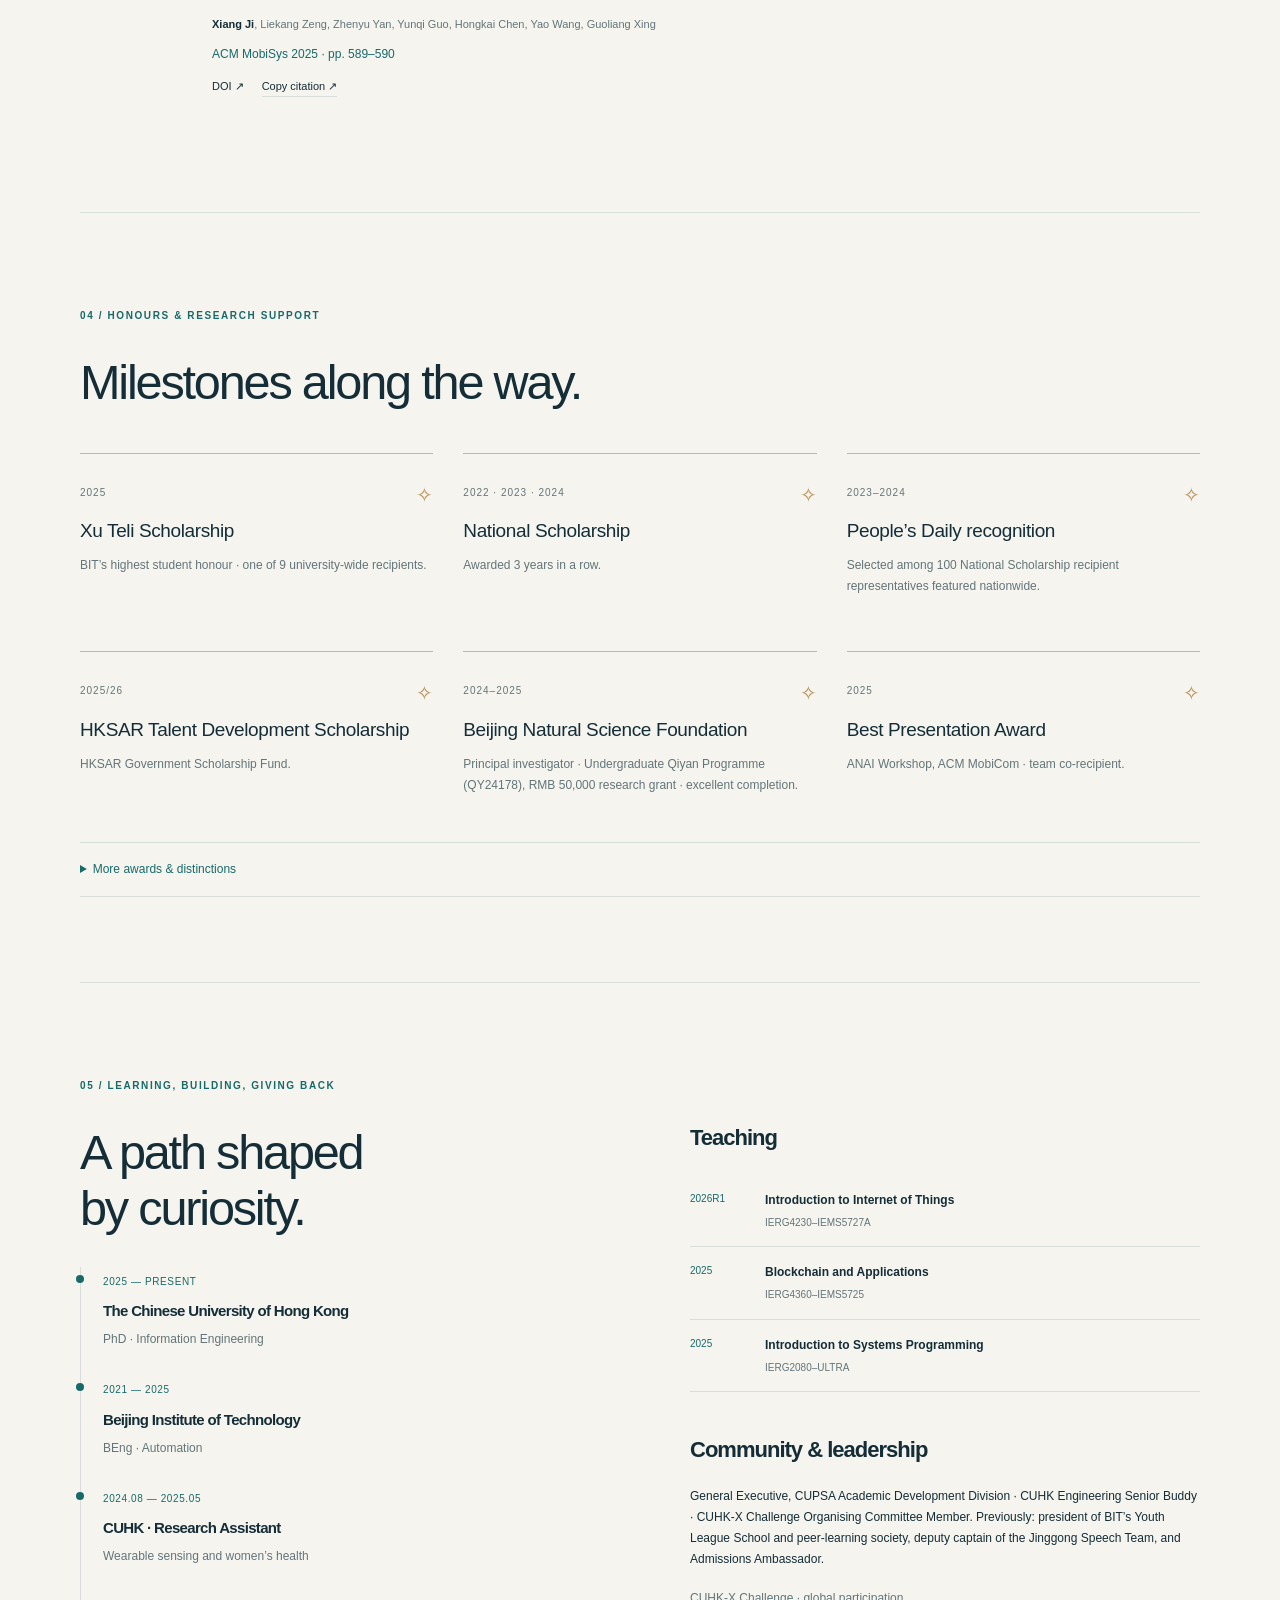
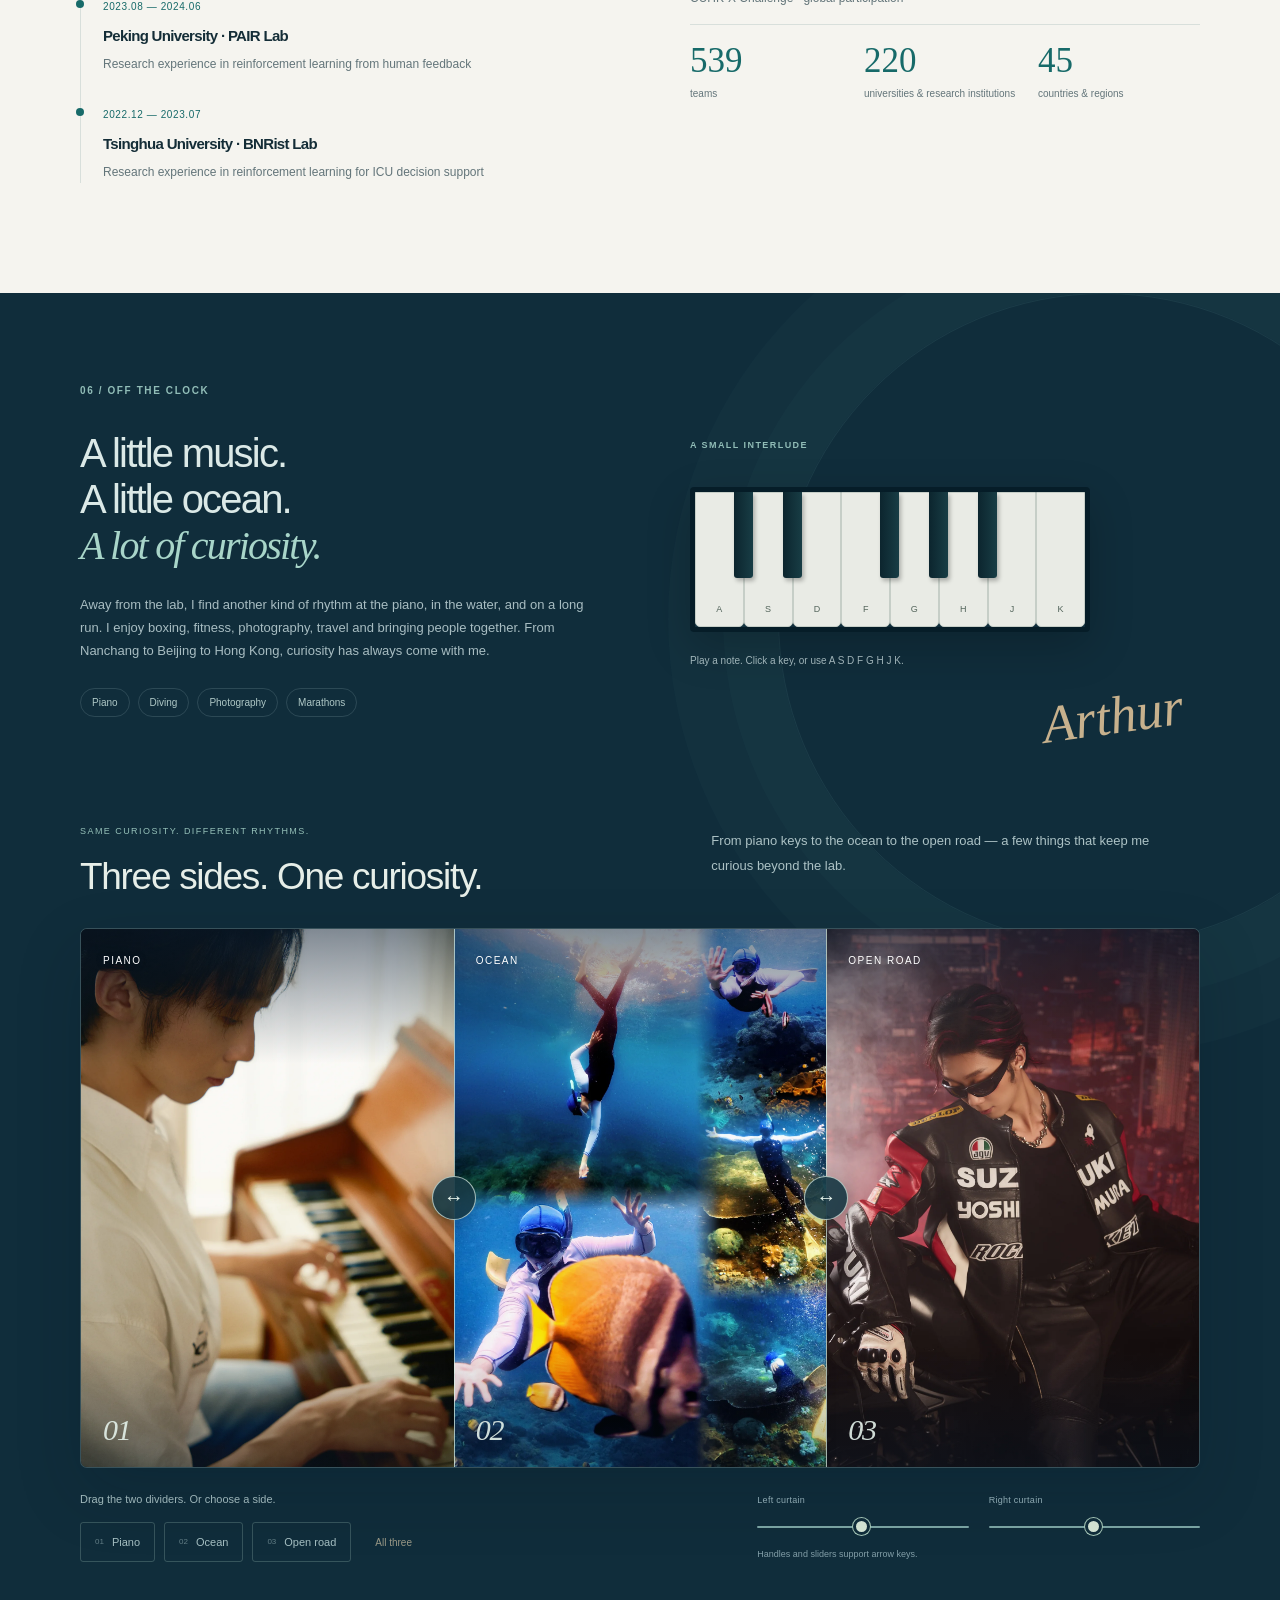
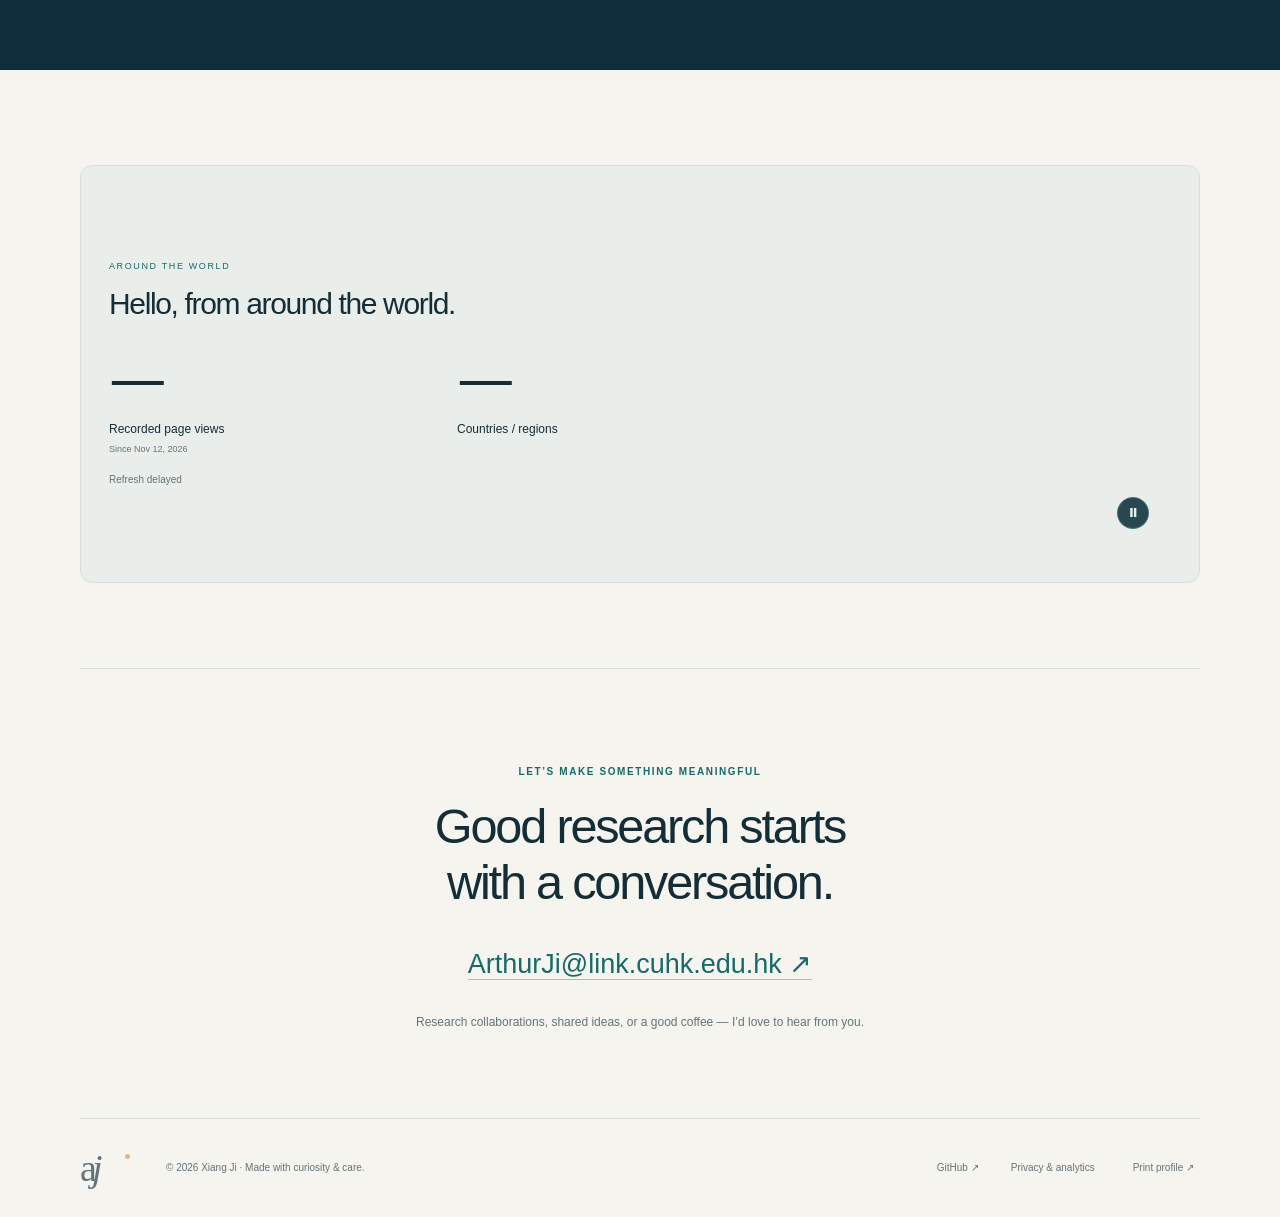
==== commit 1b2fbfca: "Replace home care vector with realistic editorial artwork" ====
--- a/index.html
+++ b/index.html
@@ -1,6 +1,6 @@
 <!doctype html>
 <html lang="en" data-theme="night">
-<head><meta charset="utf-8"><meta name="viewport" content="width=device-width,initial-scale=1"><meta name="description" content="Xiang Ji (Arthur) — PhD researcher at CUHK. AI for health, wearable menstrual-health monitoring, and dementia screening."><meta name="theme-color" content="#081c2a"><meta property="og:title" content="Xiang Ji · Sensing life, caring for people"><meta property="og:description" content="AI for health. Wearable intelligence. Human-centred sensing."><meta property="og:type" content="website"><title>Xiang Ji · AI for Health</title><link rel="icon" href="favicon.svg" type="image/svg+xml"><link rel="canonical" href="https://arthurji-cuhk.github.io/website/"><meta property="og:url" content="https://arthurji-cuhk.github.io/website/"><link rel="stylesheet" href="styles.css"><link rel="stylesheet" href="refinements.css?v=20261112d"><link rel="stylesheet" href="research.css?v=20261112"><link rel="stylesheet" href="gallery.css"><link rel="stylesheet" href="visitor-map.css?v=20261112c"><script src="config.js?v=20261112c" defer></script><script src="content.js?v=20261112d" defer></script><script src="numbers.js?v=20261112d" defer></script><script src="app.js?v=20261112d" defer></script><script src="research.js?v=20261112" defer></script><script src="gallery.js" defer></script><link rel="stylesheet" href="visitor-globe.css?v=20261112"><script src="visitor-globe-geo.js?v=20261112" defer></script><script src="visitor-globe.js?v=20261112" defer></script><script src="visitor-counter.js?v=20261112c" defer></script></head>
+<head><meta charset="utf-8"><meta name="viewport" content="width=device-width,initial-scale=1"><meta name="description" content="Xiang Ji (Arthur) — PhD researcher at CUHK. AI for health, wearable menstrual-health monitoring, and dementia screening."><meta name="theme-color" content="#081c2a"><meta property="og:title" content="Xiang Ji · Sensing life, caring for people"><meta property="og:description" content="AI for health. Wearable intelligence. Human-centred sensing."><meta property="og:type" content="website"><title>Xiang Ji · AI for Health</title><link rel="icon" href="favicon.svg" type="image/svg+xml"><link rel="canonical" href="https://arthurji-cuhk.github.io/website/"><meta property="og:url" content="https://arthurji-cuhk.github.io/website/"><link rel="stylesheet" href="styles.css"><link rel="stylesheet" href="refinements.css?v=20261112e"><link rel="stylesheet" href="research.css?v=20261112"><link rel="stylesheet" href="gallery.css"><link rel="stylesheet" href="visitor-map.css?v=20261112c"><script src="config.js?v=20261112c" defer></script><script src="content.js?v=20261112e" defer></script><script src="numbers.js?v=20261112d" defer></script><script src="app.js?v=20261112d" defer></script><script src="research.js?v=20261112" defer></script><script src="gallery.js" defer></script><link rel="stylesheet" href="visitor-globe.css?v=20261112"><script src="visitor-globe-geo.js?v=20261112" defer></script><script src="visitor-globe.js?v=20261112" defer></script><script src="visitor-counter.js?v=20261112c" defer></script></head>
 <body><a class="skip" href="#main">Skip to content</a><div id="progress" aria-hidden="true"><svg class="voyage-wave" viewBox="0 0 1440 12" preserveAspectRatio="none"><path d="M0 7 Q30 1 60 7 T120 7 T180 7 T240 7 T300 7 T360 7 T420 7 T480 7 T540 7 T600 7 T660 7 T720 7 T780 7 T840 7 T900 7 T960 7 T1020 7 T1080 7 T1140 7 T1200 7 T1260 7 T1320 7 T1380 7 T1440 7"/></svg><div id="voyageFill"></div><svg id="voyageBoat" viewBox="0 0 32 30"><path class="sail" d="M16 2v18H3Z M19 6v14h10Z"/><path class="hull" d="M2 22h28l-6 6H9Z"/></svg></div>
 <header><a class="brand" href="#home" aria-label="Arthur Ji home">a<span>j</span><i></i></a><nav aria-label="Main navigation"><a href="#research" data-t="navResearch">Research</a><a href="#publications" data-t="navPubs">Publications</a><a href="#journey" data-t="navJourney">Journey</a><a href="#beyond" data-t="navBeyond">Beyond research</a></nav><div class="tools"><button id="language" aria-label="Switch to Chinese">中文</button><button id="theme" aria-label="Switch colour theme" title="Daylight / Deep sea">☼</button></div></header>
 <main id="main"><section class="hero" id="home"><canvas id="sky" aria-hidden="true"></canvas><div class="hero-grid wrap"><div class="intro"><div class="eyebrow"><span class="status-dot"></span> CUHK · INFORMATION ENGINEERING</div><p class="hello" data-t="hello">Hello, I’m</p><h1 data-t="heroName">Xiang Ji</h1><span class="cn-name">Arthur</span><h2 data-t="tagline">Sensing life.<br><em>Caring for people.</em></h2><p class="lede" data-t="intro">I build AI and sensing systems that listen to the rhythms of everyday life — for women’s health and healthier ageing.</p><p class="position" data-t="position">PhD researcher · The Chinese University of Hong Kong</p><div class="actions"><a class="button primary" href="#research"><span data-t="explore">Explore my research</span> ↘</a><a class="text-link" href="mailto:ArthurJi@link.cuhk.edu.hk"><span data-t="sayHi">Say hello</span> ↗</a></div><div class="hero-notes"><span data-t="heroNote">Human-centred AI</span><span>Physical AI</span><span data-t="heroNote2">Care beyond the clinic</span></div></div><figure class="portrait"><div class="photo-frame"><img src="portrait.jpg" alt="Arthur Ji outdoors beside a bronze bear sculpture" fetchpriority="high" width="1000" height="1500"></div><figcaption><span class="tiny-star">✦</span><span data-t="caption">A researcher. A pianist. An explorer.</span><span>22°N</span></figcaption><div class="orbit-label"><span>AI</span><small>for<br>health</small></div></figure></div><div class="horizon"><svg viewBox="0 0 1440 140" preserveAspectRatio="none" aria-hidden="true"><path d="M0 65 Q180 20 360 60 T720 60 T1080 65 T1440 65 V140 H0Z"/><path d="M0 90 Q240 30 480 83 T960 85 T1440 75"/></svg></div><a class="dive" href="#about"><span data-t="dive">A little deeper</span> ↓</a></section>
@@ -10,79 +10,12 @@
     <div>
       <h2 data-t="aboutTitle">Technology with<br><em>a human pulse.</em></h2>
       <figure class="care-scene">
-        <svg viewBox="0 0 480 270" width="480" height="270" role="img" aria-labelledby="care-scene-title care-scene-description" xmlns="http://www.w3.org/2000/svg">
-          <title id="care-scene-title" data-t="careSceneTitle">Physical AI in a home care setting</title>
-          <desc id="care-scene-description" data-t="careSceneDescription">An older woman relaxes in an armchair at home. Her smartwatch and a room sensor connect to a tablet displaying a pulse trace.</desc>
-          <defs>
-            <linearGradient id="care-wall" x2="1" y2="1"><stop stop-color="#f0f3e9"/><stop offset="1" stop-color="#dce9e1"/></linearGradient>
-            <linearGradient id="care-window" x2="0" y2="1"><stop stop-color="#e8f5f0"/><stop offset="1" stop-color="#b6d6cc"/></linearGradient>
-            <clipPath id="care-window-clip"><rect x="38" y="32" width="123" height="105" rx="9"/></clipPath>
-          </defs>
-          <rect width="480" height="270" fill="url(#care-wall)"/>
-          <path d="M0 217H480V270H0Z" fill="#d8e4da"/>
-          <path d="M0 217H480" stroke="#c2d3c8"/>
-          <ellipse cx="244" cy="243" rx="185" ry="15" fill="#c2d4ca" opacity=".55"/>
-          <g clip-path="url(#care-window-clip)">
-            <rect x="38" y="32" width="123" height="105" fill="url(#care-window)"/>
-            <circle cx="124" cy="62" r="17" fill="#f6e4b8"/>
-            <path d="M29 115q38-47 63-25t76 12v40H29Z" fill="#abc8bb"/>
-            <path d="M29 125q27-19 63-8t76-3v26H29Z" fill="#88b4a9"/>
-          </g>
-          <rect x="38" y="32" width="123" height="105" rx="9" fill="none" stroke="#9dbdb2" stroke-width="3"/>
-          <path d="M99.5 34v101M39 85h121M33 139h133" stroke="#9dbdb2" stroke-width="2.5" stroke-linecap="round"/>
-          <g>
-            <rect x="326" y="47" width="38" height="25" rx="8" fill="#f8fbf4" stroke="#8eb5a9"/>
-            <circle cx="345" cy="59.5" r="4.5" fill="#448c81"/>
-            <path d="M336 80q9 7 18 0m-15 6q6 5 12 0" fill="none" stroke="#58978c" stroke-width="1.5" stroke-linecap="round"/>
-          </g>
-          <g fill="none" stroke-linecap="round">
-            <path d="M345 92c-4 24-40 21-66 40m4 13c16-5 25 0 43 11" stroke="#4d9589" stroke-dasharray="3 5" opacity=".68"/>
-            <path class="care-signal" d="M345 92c-4 24-40 21-66 40" pathLength="100" stroke="#a46d3a" stroke-width="2.5"/>
-            <path class="care-signal care-signal-secondary" d="M283 145c16-5 25 0 43 11" pathLength="100" stroke="#a46d3a" stroke-width="2.5"/>
-          </g>
-          <g>
-            <path d="M76 218q-4-35 3-51m-4 37q-11-20-24-26m26 20q9-15 23-18" fill="none" stroke="#5f9584" stroke-width="2.5" stroke-linecap="round"/>
-            <path d="M76 181q-13-17 5-30 9 19-5 30m-11 12q-20 4-24-19 18-1 24 19m17 2q0-16 22-20 1 17-22 20" fill="#7da998"/>
-            <path d="M62 213h30l-5 24H67Z" fill="#c28e70"/><rect x="60" y="210" width="34" height="7" rx="3" fill="#d5a688"/>
-          </g>
-          <g>
-            <path d="M120 209v26m110-24v24" fill="none" stroke="#274f52" stroke-width="6" stroke-linecap="round"/>
-            <path d="M113 193v-52q0-28 28-28h43q23 0 32 21l18 50v38h-93q-28 0-28-29Z" fill="#7daaa0"/>
-            <path d="M126 182v-39q0-19 19-19h36q18 0 25 16l16 46" fill="none" stroke="#a2c5b9" stroke-width="2"/>
-            <path d="M214 182h28q15 0 15 15v14q0 11-11 11h-90l-10-24Z" fill="#588d84"/>
-          </g>
-          <g>
-            <path d="M166 179q24-9 51 3l28 11q13 5 18 17l9 19h-19l-12-16-54-7q-19-3-21-27Z" fill="#365e65"/>
-            <path d="M200 188h37q12 0 17 11l7 28h-18l-10-19h-38Z" fill="#456f75"/>
-            <path d="M249 227h16l7 5h13q5 0 5 4t-5 4h-33Zm-8 1h14l8 5h10q5 0 5 4t-5 4h-30Z" fill="#26464e"/>
-            <path d="M155 176q-3-25 13-43 7-9 20-11 20 0 28 15l10 46q-29 12-64 3Z" fill="#397d77"/>
-            <path d="M179 125l4-14h17v19q-9 11-21-5Z" fill="#cd9b80"/>
-            <path d="M171 97q1-19 22-21 19-1 25 16l-1 10 6 8-6 4q-2 12-14 14-20 0-26-17Z" fill="#ddb095"/>
-            <circle cx="171" cy="99" r="13" fill="#798987"/>
-            <path d="M174 108q-12-10-6-26 5-12 22-14 23-1 28 20-10-5-19-5-5 9-17 12l-3 16Z" fill="#839592"/>
-            <path d="M176 82q9-10 25-9" fill="none" stroke="#b1bfbb" stroke-width="2" stroke-linecap="round"/>
-            <path d="M204 99h14m-10 0 1 8h7l2-8m-10 0-7-3" fill="none" stroke="#52696a" stroke-width="1.5" stroke-linecap="round" stroke-linejoin="round"/>
-            <path d="M210 115q2 2 5 0" fill="none" stroke="#955f51" stroke-width="1.4" stroke-linecap="round"/>
-            <circle cx="185" cy="110" r="2" fill="#f3e2b5"/>
-            <path d="M213 139q14 16 31 16l26-8" fill="none" stroke="#397d77" stroke-width="17" stroke-linecap="round"/>
-            <path d="M253 153l20-7 13 1q6 0 7 4l-13 7-24 7Z" fill="#ddb095"/>
-            <path d="M265 148l5 13" stroke="#294e52" stroke-width="6" stroke-linecap="round"/>
-            <rect x="260" y="143" width="14" height="11" rx="3" transform="rotate(-17 267 148)" fill="#204952" stroke="#f2f2db" stroke-width="1.25"/>
-            <path d="M263 149l3-1 2-2 1 2 2-1" fill="none" stroke="#96e2c8" stroke-width="1" stroke-linecap="round"/>
-            <path d="M171 147q-9 18 1 31l29 8" fill="none" stroke="#4b8f85" stroke-width="13" stroke-linecap="round"/>
-            <path d="M193 180l16 3q8 1 8 5-4 4-14 1l-12-3Z" fill="#ddb095"/>
-            <path d="M114 173h32q10 0 10 10v14h-26v25h-16Z" fill="#65988e"/>
-          </g>
-          <g>
-            <path d="M326 191l-9 44m80-44 9 44" fill="none" stroke="#426e69" stroke-width="4" stroke-linecap="round"/>
-            <rect x="304" y="185" width="115" height="8" rx="4" fill="#ab8261"/>
-            <path d="M370 169l9 16h-29l8-16" fill="#426d70"/>
-            <rect x="318" y="125" width="91" height="51" rx="8" fill="#264f57"/>
-            <rect x="324" y="131" width="79" height="39" rx="4" fill="#e2f3e8"/>
-            <path d="M331 151h12l5-6 6 11 8-18 6 13h27" fill="none" stroke="#347d76" stroke-width="2" stroke-linejoin="round" stroke-linecap="round"/>
-            <circle cx="393" cy="138" r="2" fill="#5f9c81"/>
-          </g>
-        </svg>
+        <div class="care-scene-media">
+          <img src="care-at-home.webp" alt="An older woman checks her smartwatch beside a tablet in her living room" width="1200" height="750" loading="lazy" decoding="async" aria-labelledby="care-scene-title" aria-describedby="care-scene-description">
+          <span class="care-sensor-glow" aria-hidden="true"></span>
+        </div>
+        <span id="care-scene-title" data-t="careSceneTitle" hidden>Physical AI in a home care setting</span>
+        <span id="care-scene-description" data-t="careSceneDescription" hidden>In a warm living room, a silver-haired woman checks her smartwatch. A nearby tablet shows a simple pulse waveform, with a room sensor on the wall.</span>
         <figcaption data-t="careSceneCaption">Physical AI for care at home</figcaption>
       </figure>
     </div>
--- a/refinements.css
+++ b/refinements.css
@@ -25,15 +25,15 @@
 .rx-demo-cta{font-size:11px;padding:9px 14px;background:#25625e;color:#fff;min-height:40px}
 .rx-demo-cta:hover{background:#174947;color:#fff}
 .care-scene{margin:25px 0 0;max-width:490px;overflow:hidden;border:1px solid #c8d7cd;border-radius:8px;background:#e8eee6}
-.care-scene svg{display:block;width:100%;height:auto}
+.care-scene-media{position:relative}
+.care-scene img{display:block;width:100%;height:auto}
 .care-scene figcaption{display:block;margin:0;padding:10px 14px;border-top:1px solid #c8d7cd;color:#376b64;font-size:11px;line-height:1.4;letter-spacing:.06em}
-.care-signal{stroke-dasharray:4 96;stroke-dashoffset:0;animation:care-packet 3.8s linear infinite paused}
-.care-signal-secondary{animation-delay:1.1s}
-.care-scene.is-in-view .care-signal{animation-play-state:running}
-@keyframes care-packet{to{stroke-dashoffset:-100}}
-@media(prefers-reduced-motion:reduce){.care-signal{animation:none;opacity:0}}
+.care-sensor-glow{position:absolute;left:79.6%;top:9%;width:4.5%;max-width:20px;aspect-ratio:1;border:1px solid #c6f5bd;border-radius:50%;box-shadow:0 0 4px #43866a55;pointer-events:none;opacity:0;transform:translate(-50%,-50%) scale(.25);animation:care-sensor-pulse 4.6s ease-out infinite paused}
+.care-scene.is-in-view .care-sensor-glow{animation-play-state:running}
+@keyframes care-sensor-pulse{0%,16%{opacity:0;transform:translate(-50%,-50%) scale(.25)}22%{opacity:.72}56%,100%{opacity:0;transform:translate(-50%,-50%) scale(1)}}
+@media(prefers-reduced-motion:reduce){.care-sensor-glow{animation:none;opacity:0}}
 @media(max-width:680px){.care-scene{margin-top:18px}}
-@media print{.care-scene{max-width:310px;break-inside:avoid}.care-signal{animation:none}}
+@media print{.care-scene{max-width:310px;break-inside:avoid}.care-sensor-glow{display:none}}
 .challenge-scale{display:grid;grid-template-columns:repeat(3,minmax(0,1fr));gap:12px;margin-top:15px;padding-top:15px;border-top:1px solid var(--line)}
 .challenge-scale>div{min-width:0}.challenge-scale b{display:block;color:var(--accent);font:clamp(24px,3vw,35px)/1.2 var(--serif)}
 .challenge-scale small{display:block;color:var(--muted);font-size:10px;line-height:1.5;margin-top:4px}
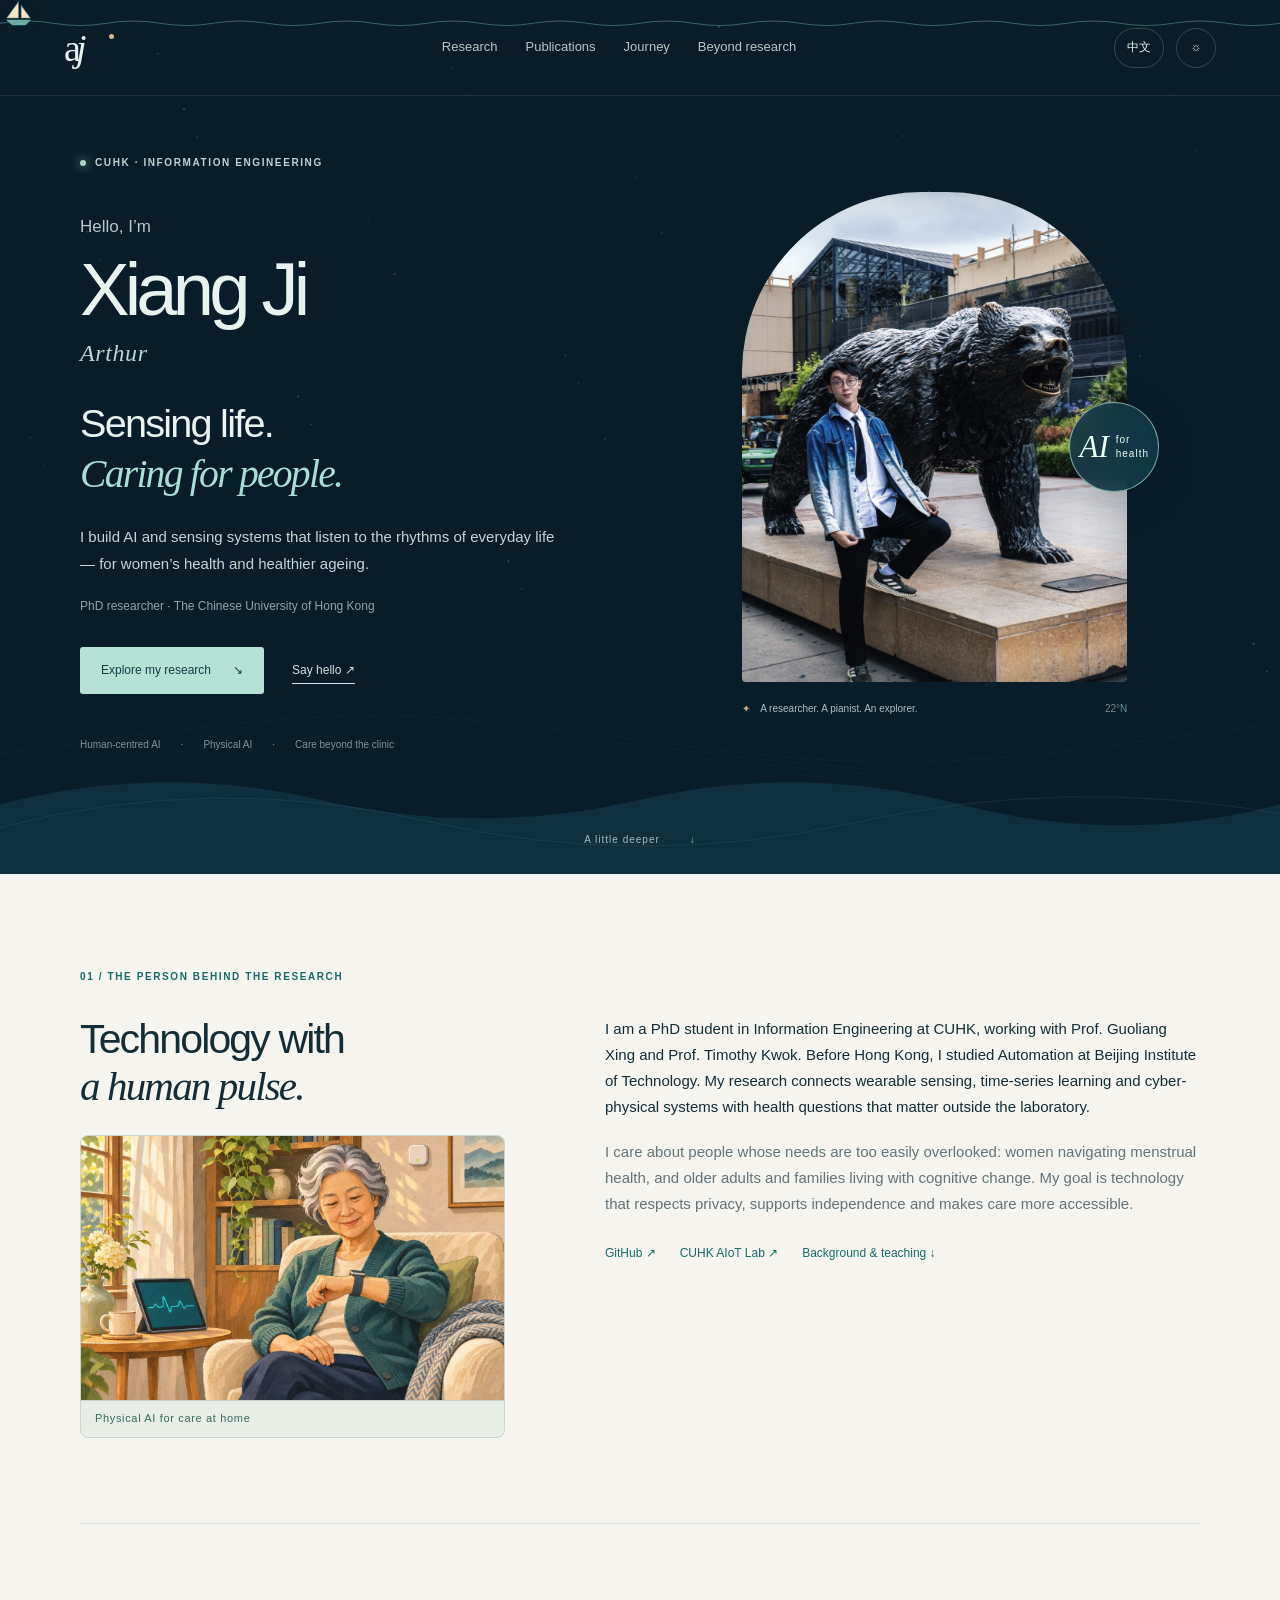
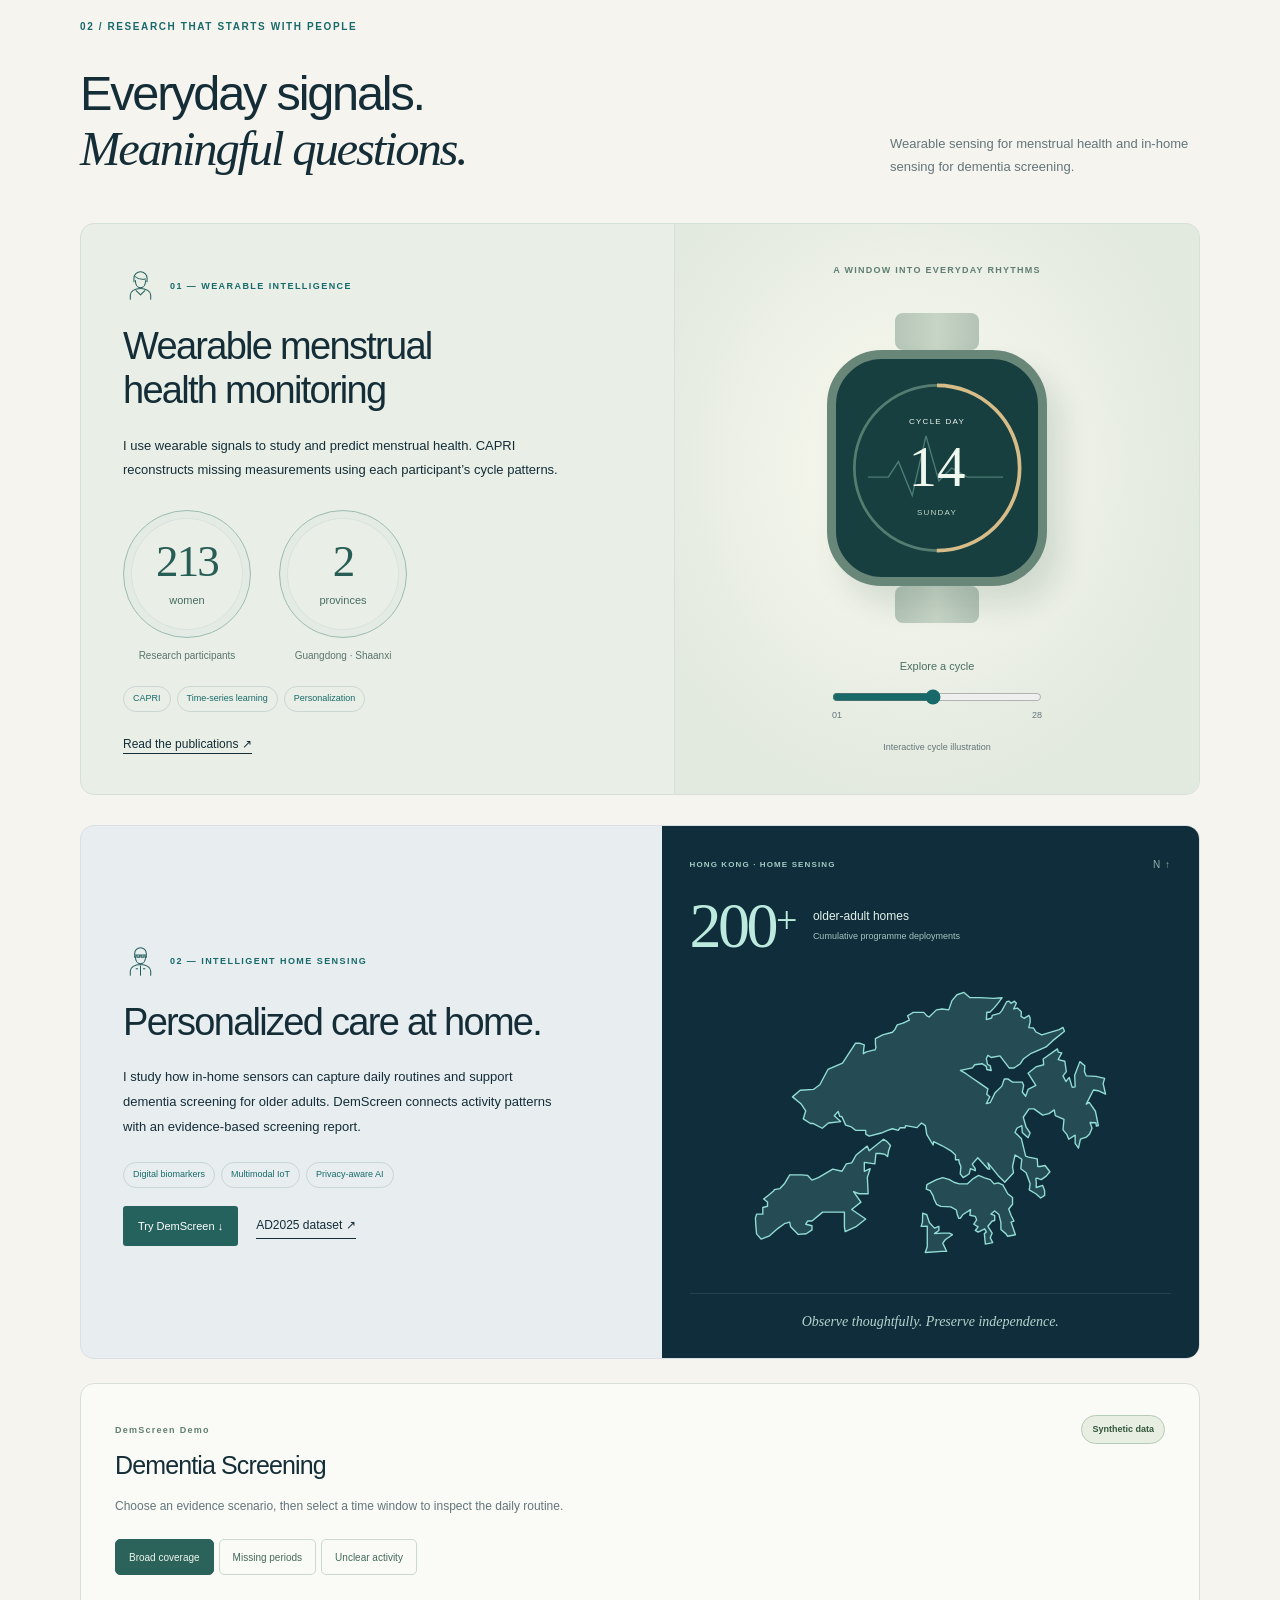
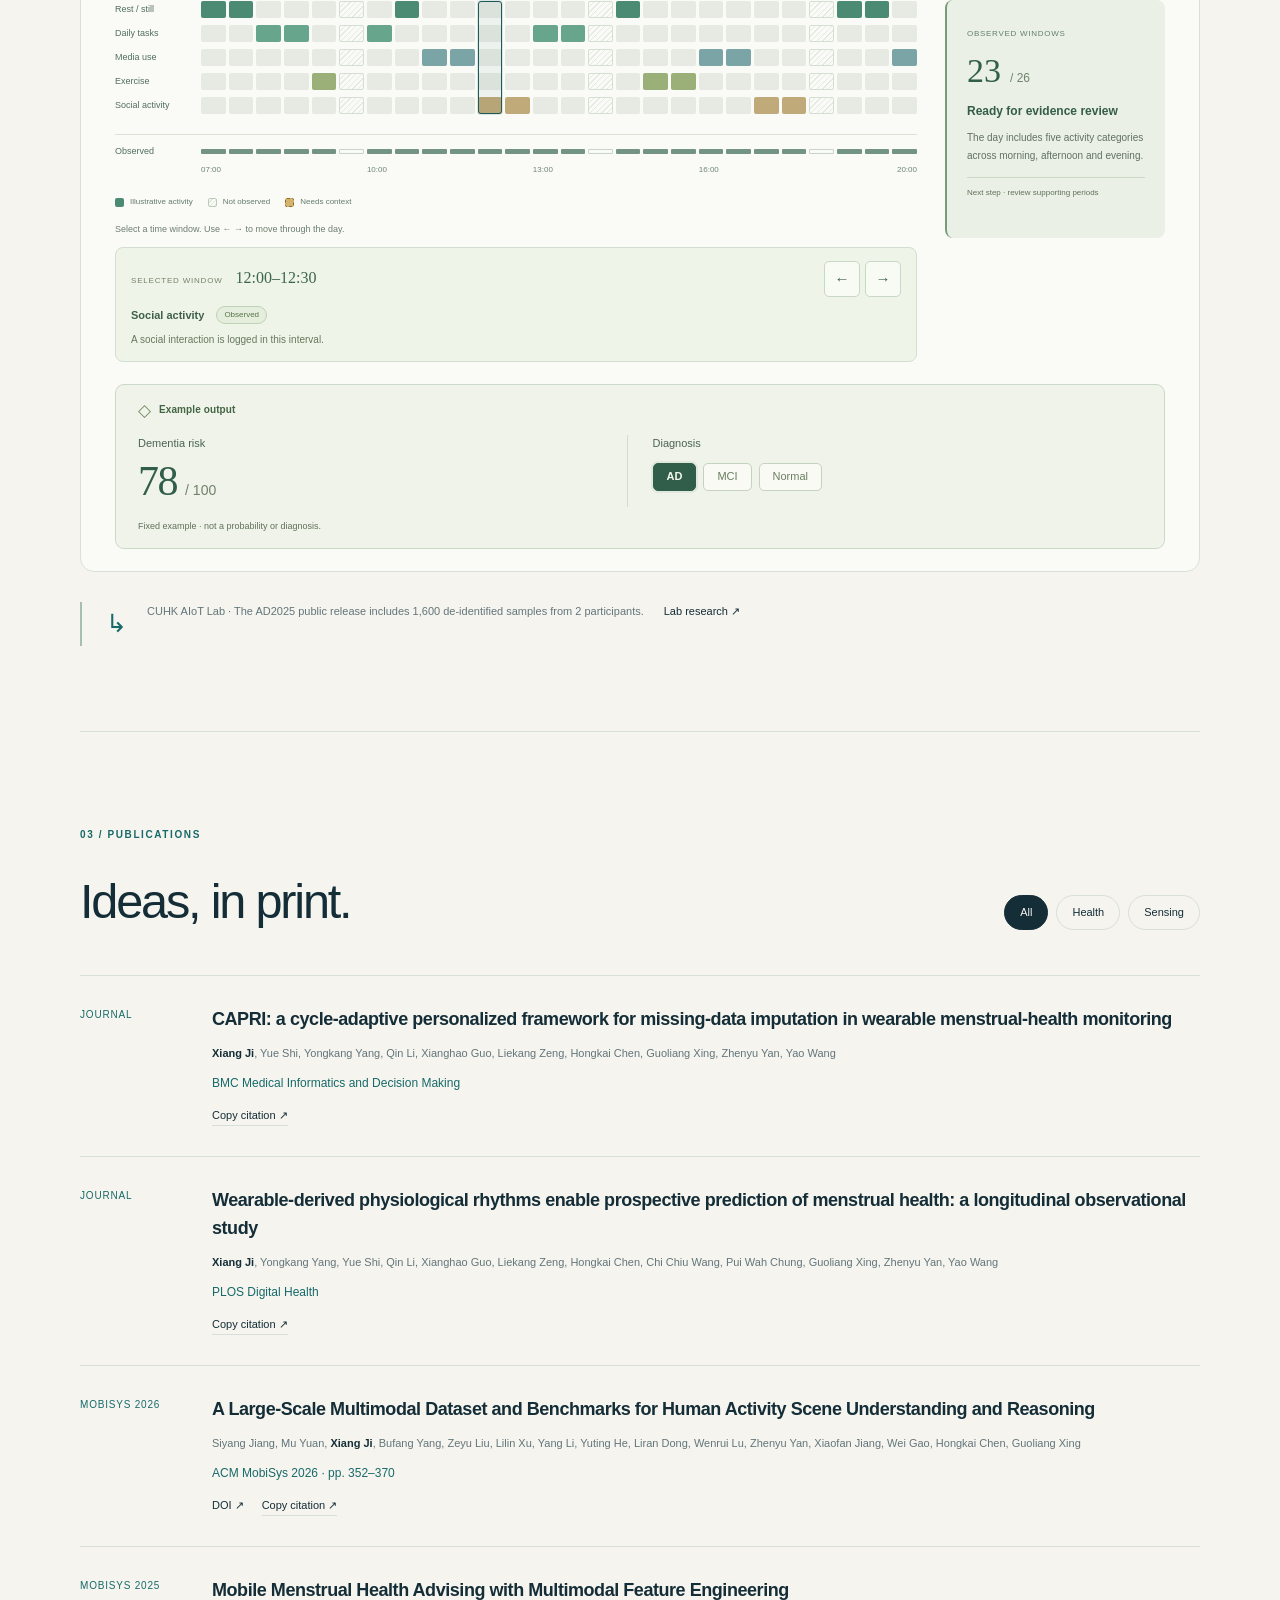
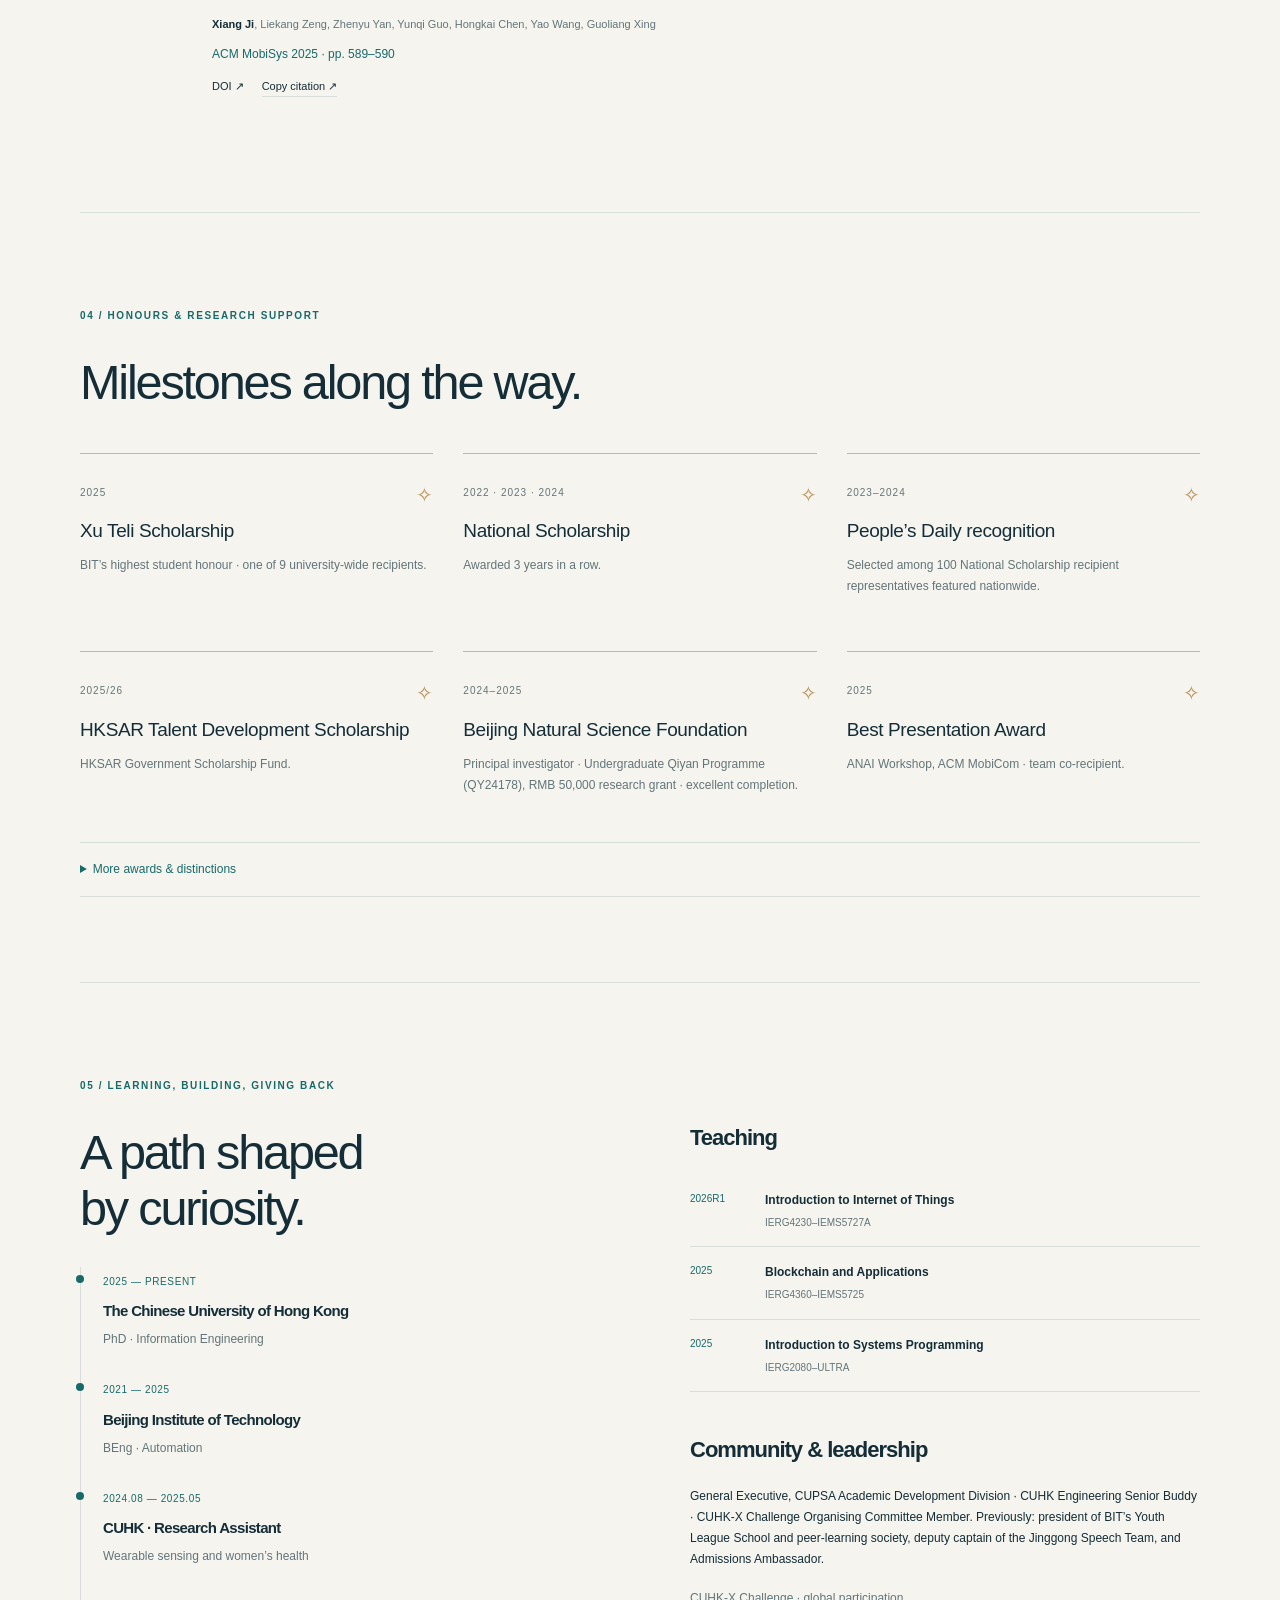
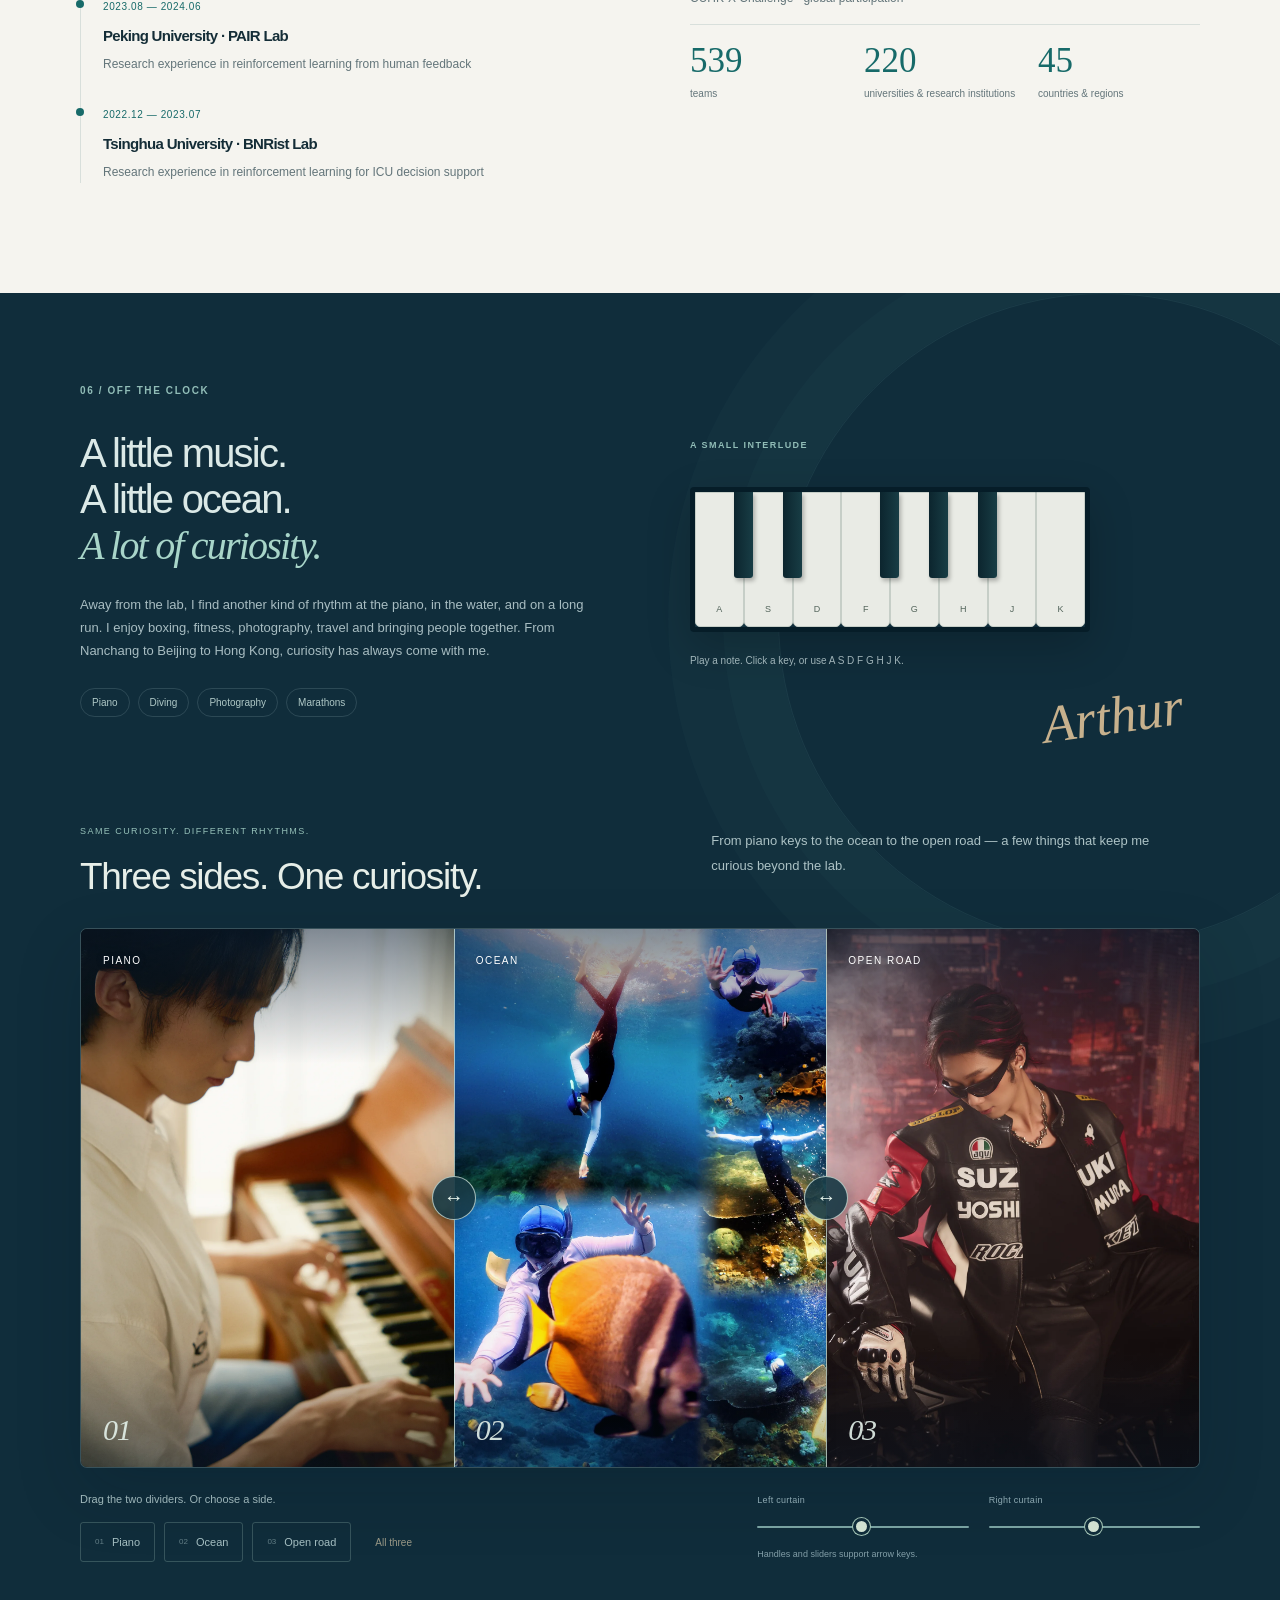
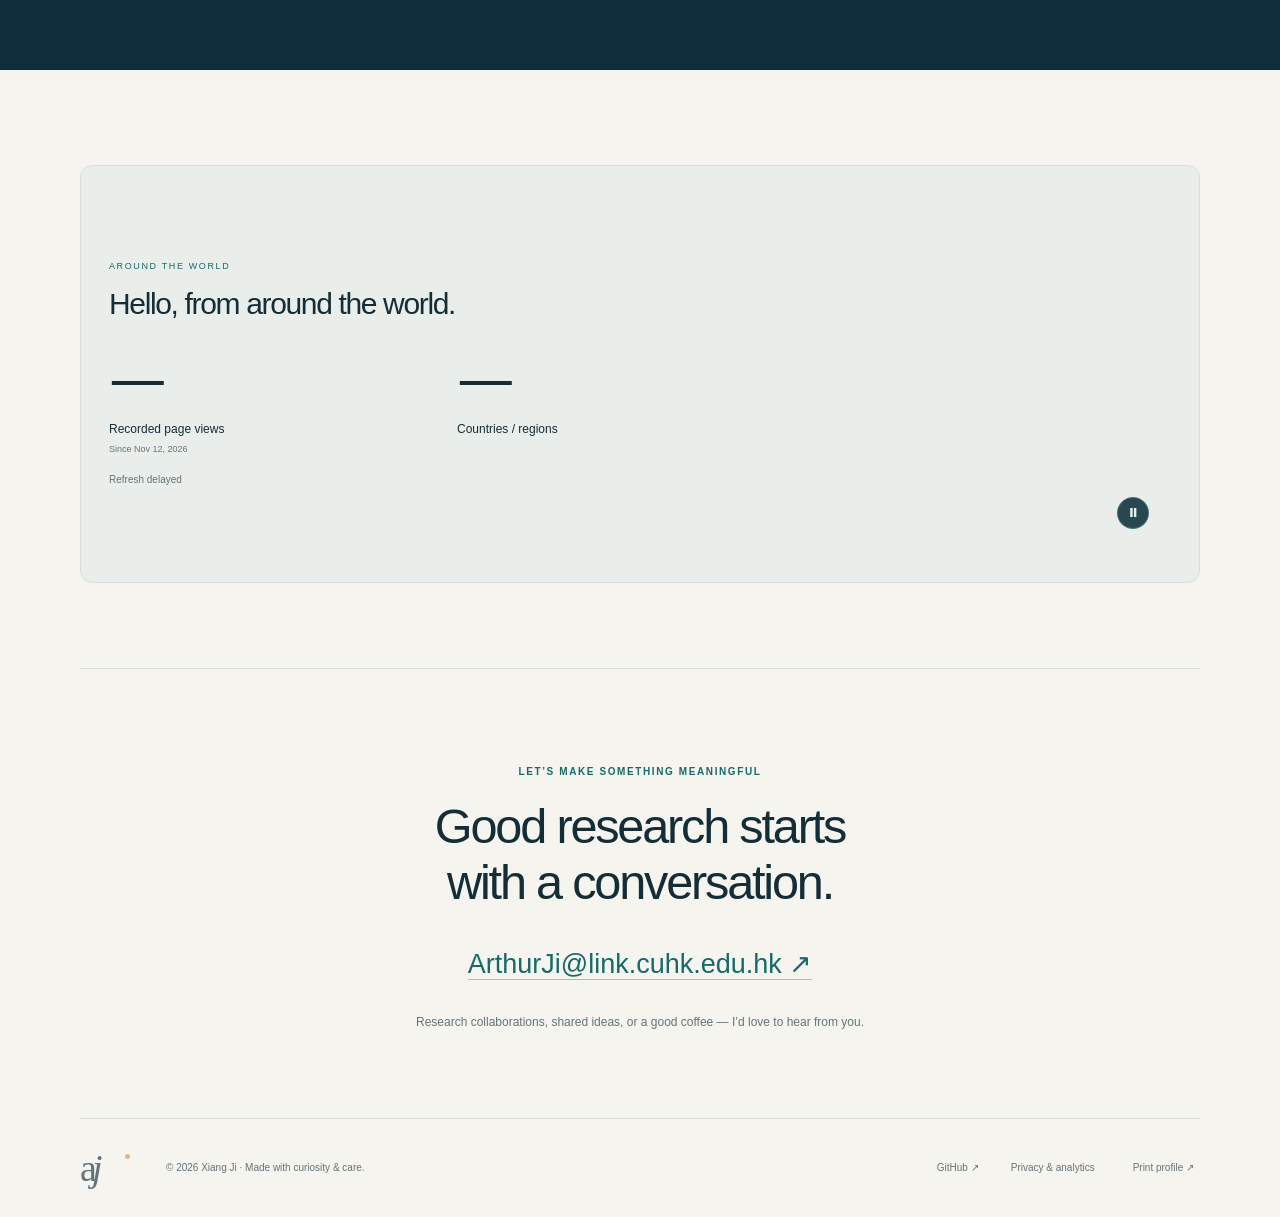
==== commit 7894e279: "Use a hand-painted cartoon for the Physical AI care scene" ====
--- a/index.html
+++ b/index.html
@@ -11,7 +11,7 @@
       <h2 data-t="aboutTitle">Technology with<br><em>a human pulse.</em></h2>
       <figure class="care-scene">
         <div class="care-scene-media">
-          <img src="care-at-home.webp" alt="An older woman checks her smartwatch beside a tablet in her living room" width="1200" height="750" loading="lazy" decoding="async" aria-labelledby="care-scene-title" aria-describedby="care-scene-description">
+          <img src="care-at-home-illustrated.webp" alt="An older woman checks her smartwatch beside a tablet in her living room" width="1200" height="750" loading="lazy" decoding="async" aria-labelledby="care-scene-title" aria-describedby="care-scene-description">
           <span class="care-sensor-glow" aria-hidden="true"></span>
         </div>
         <span id="care-scene-title" data-t="careSceneTitle" hidden>Physical AI in a home care setting</span>
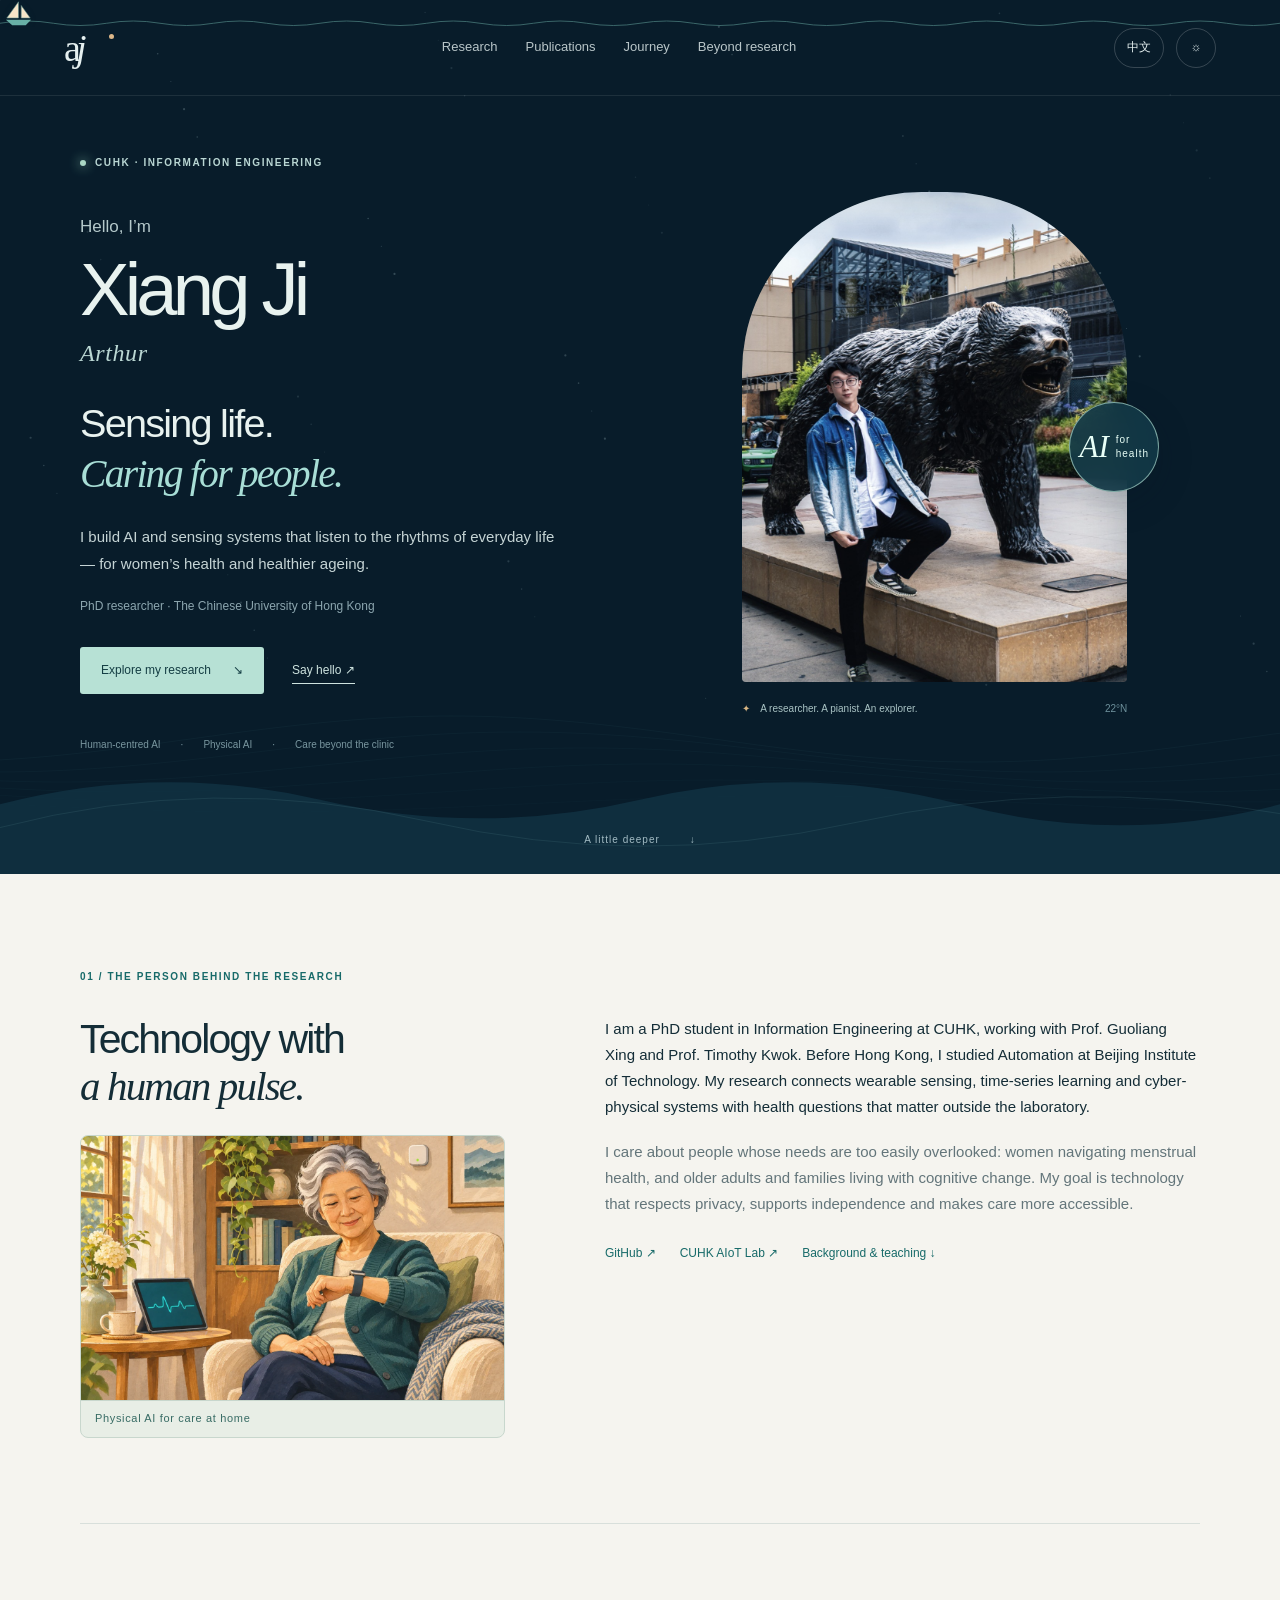
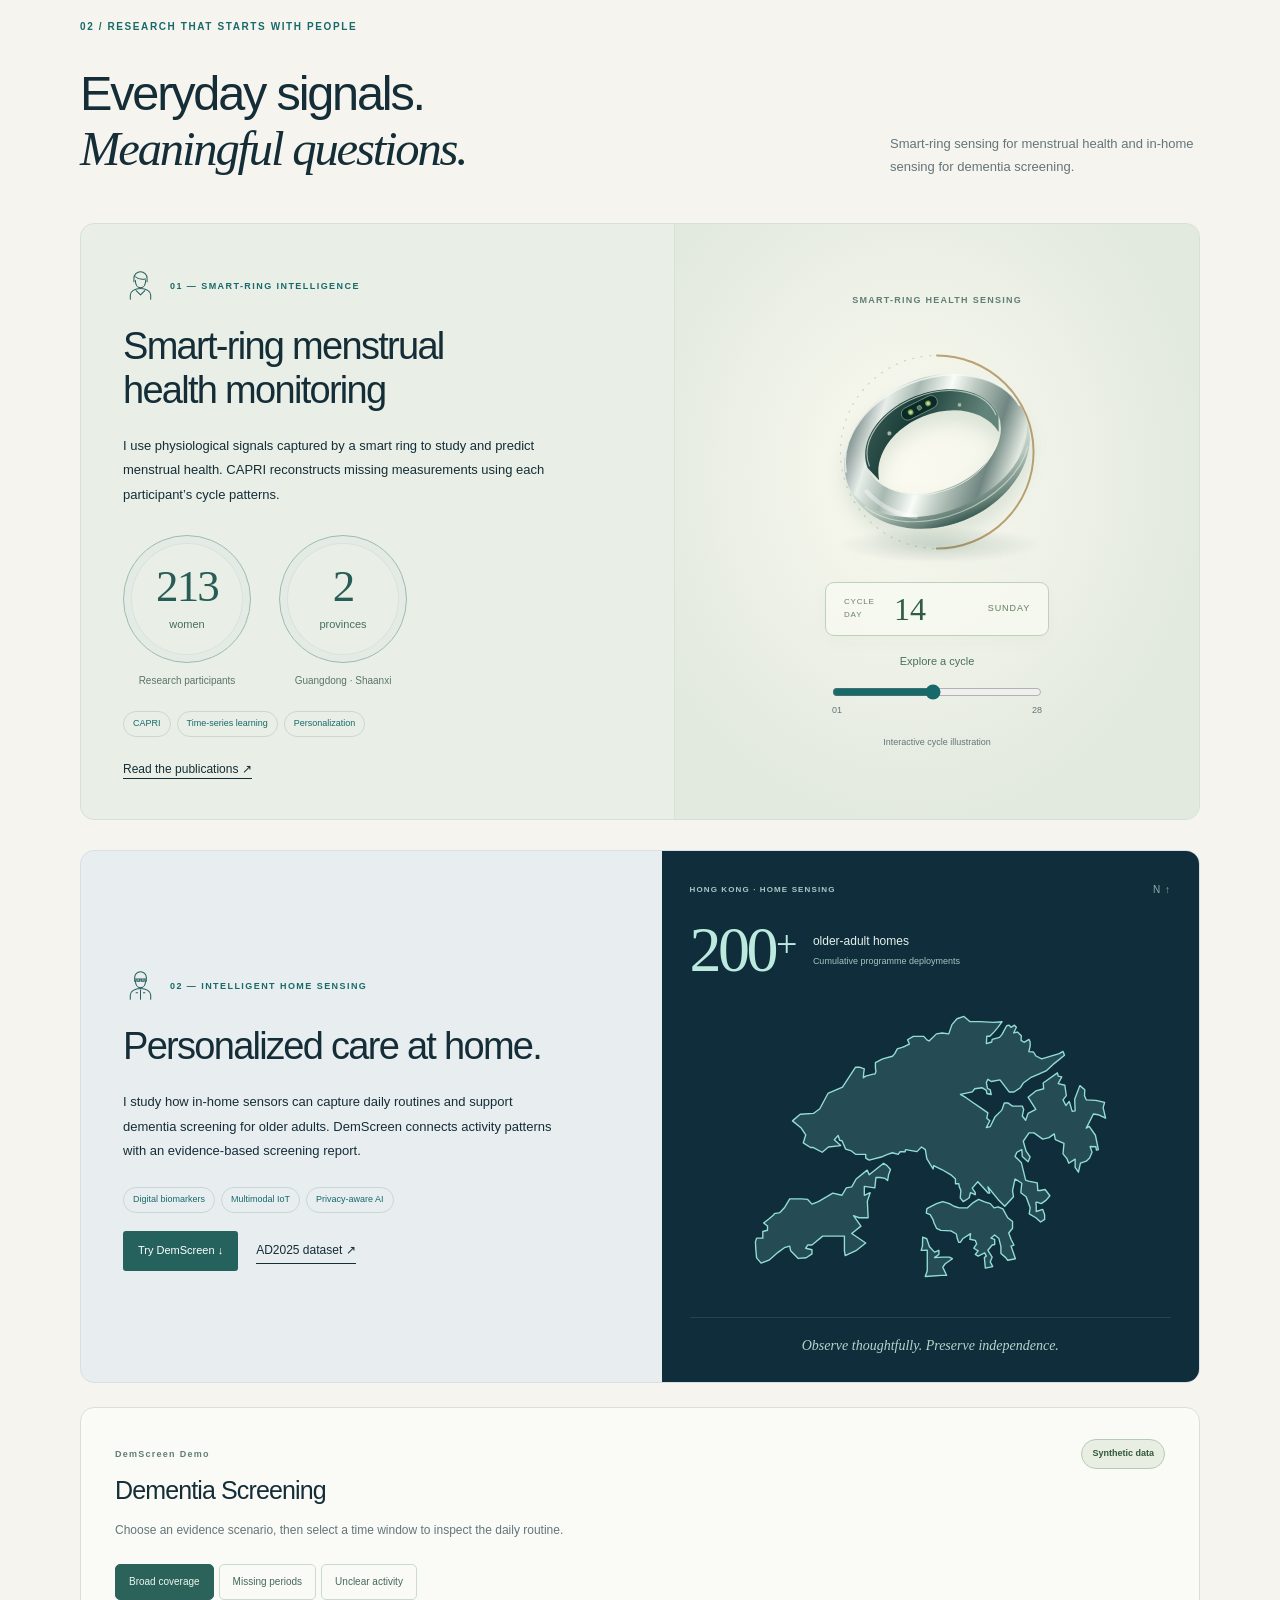
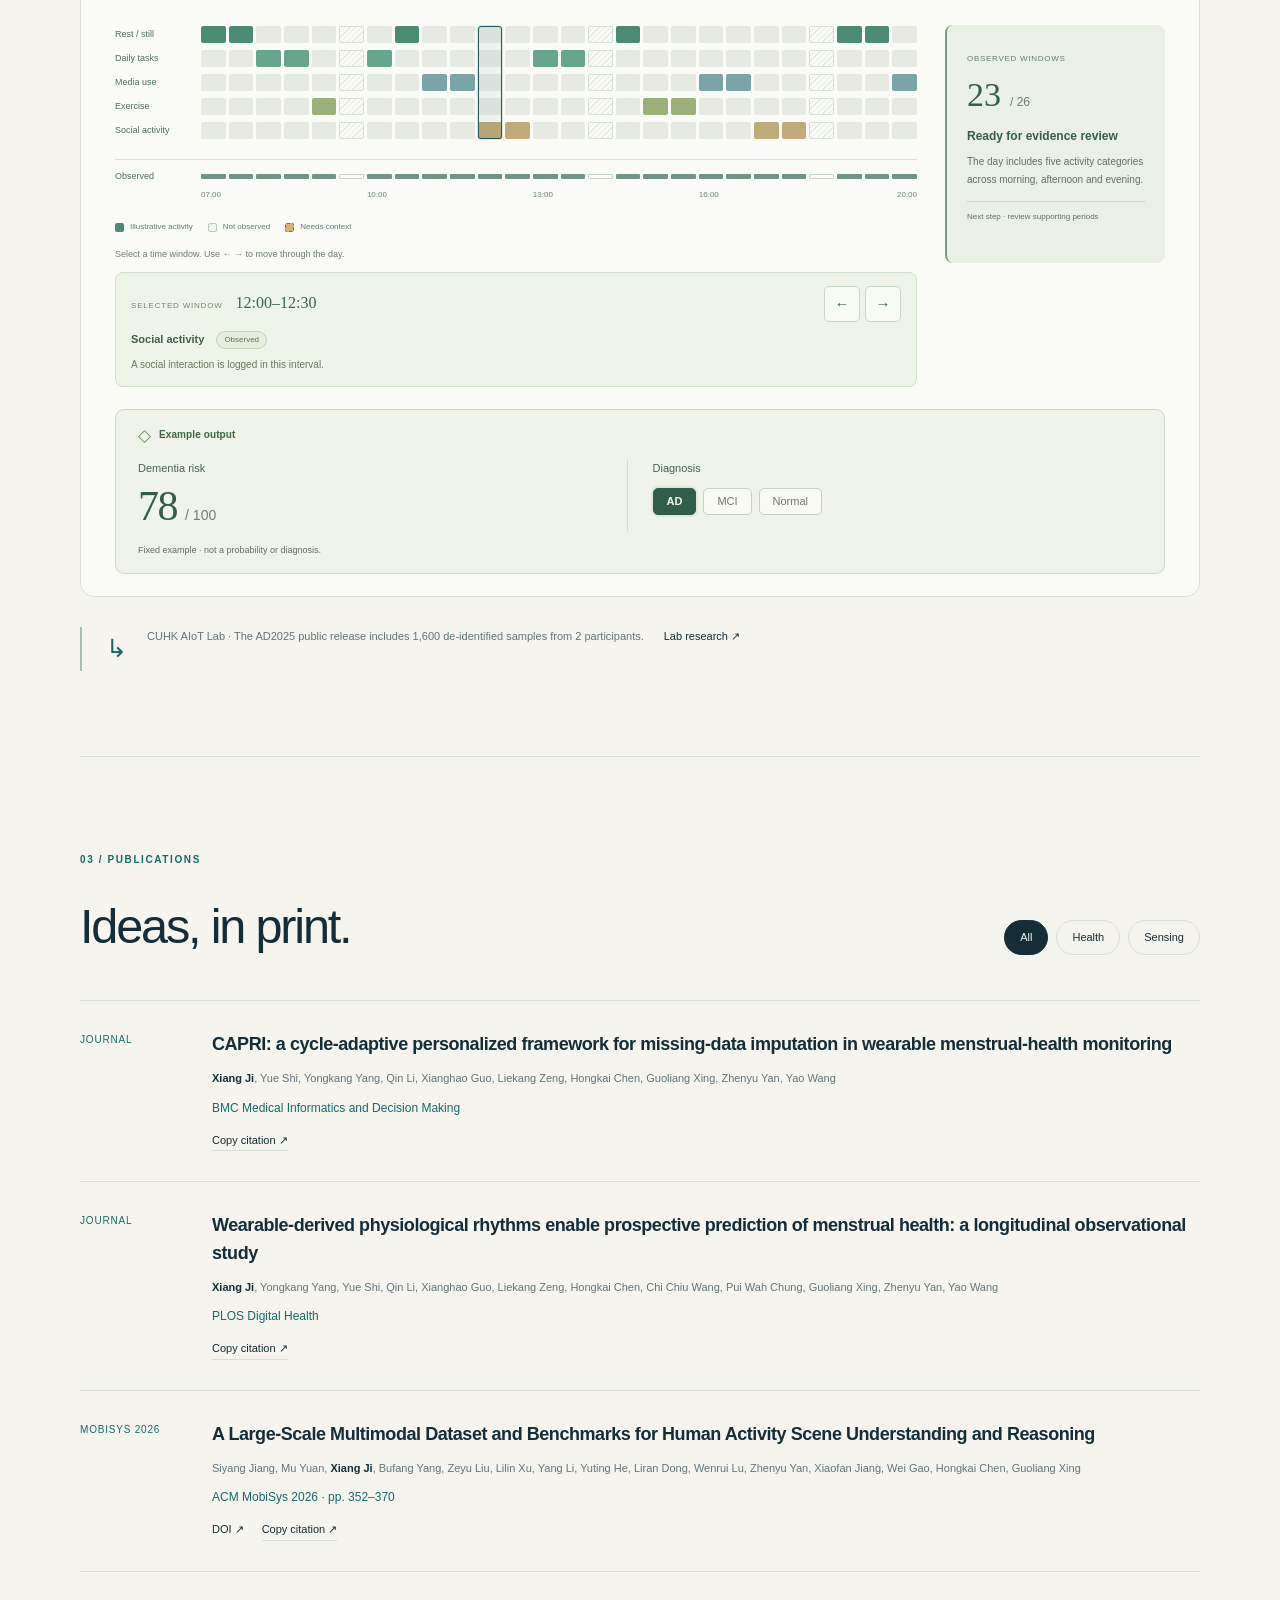
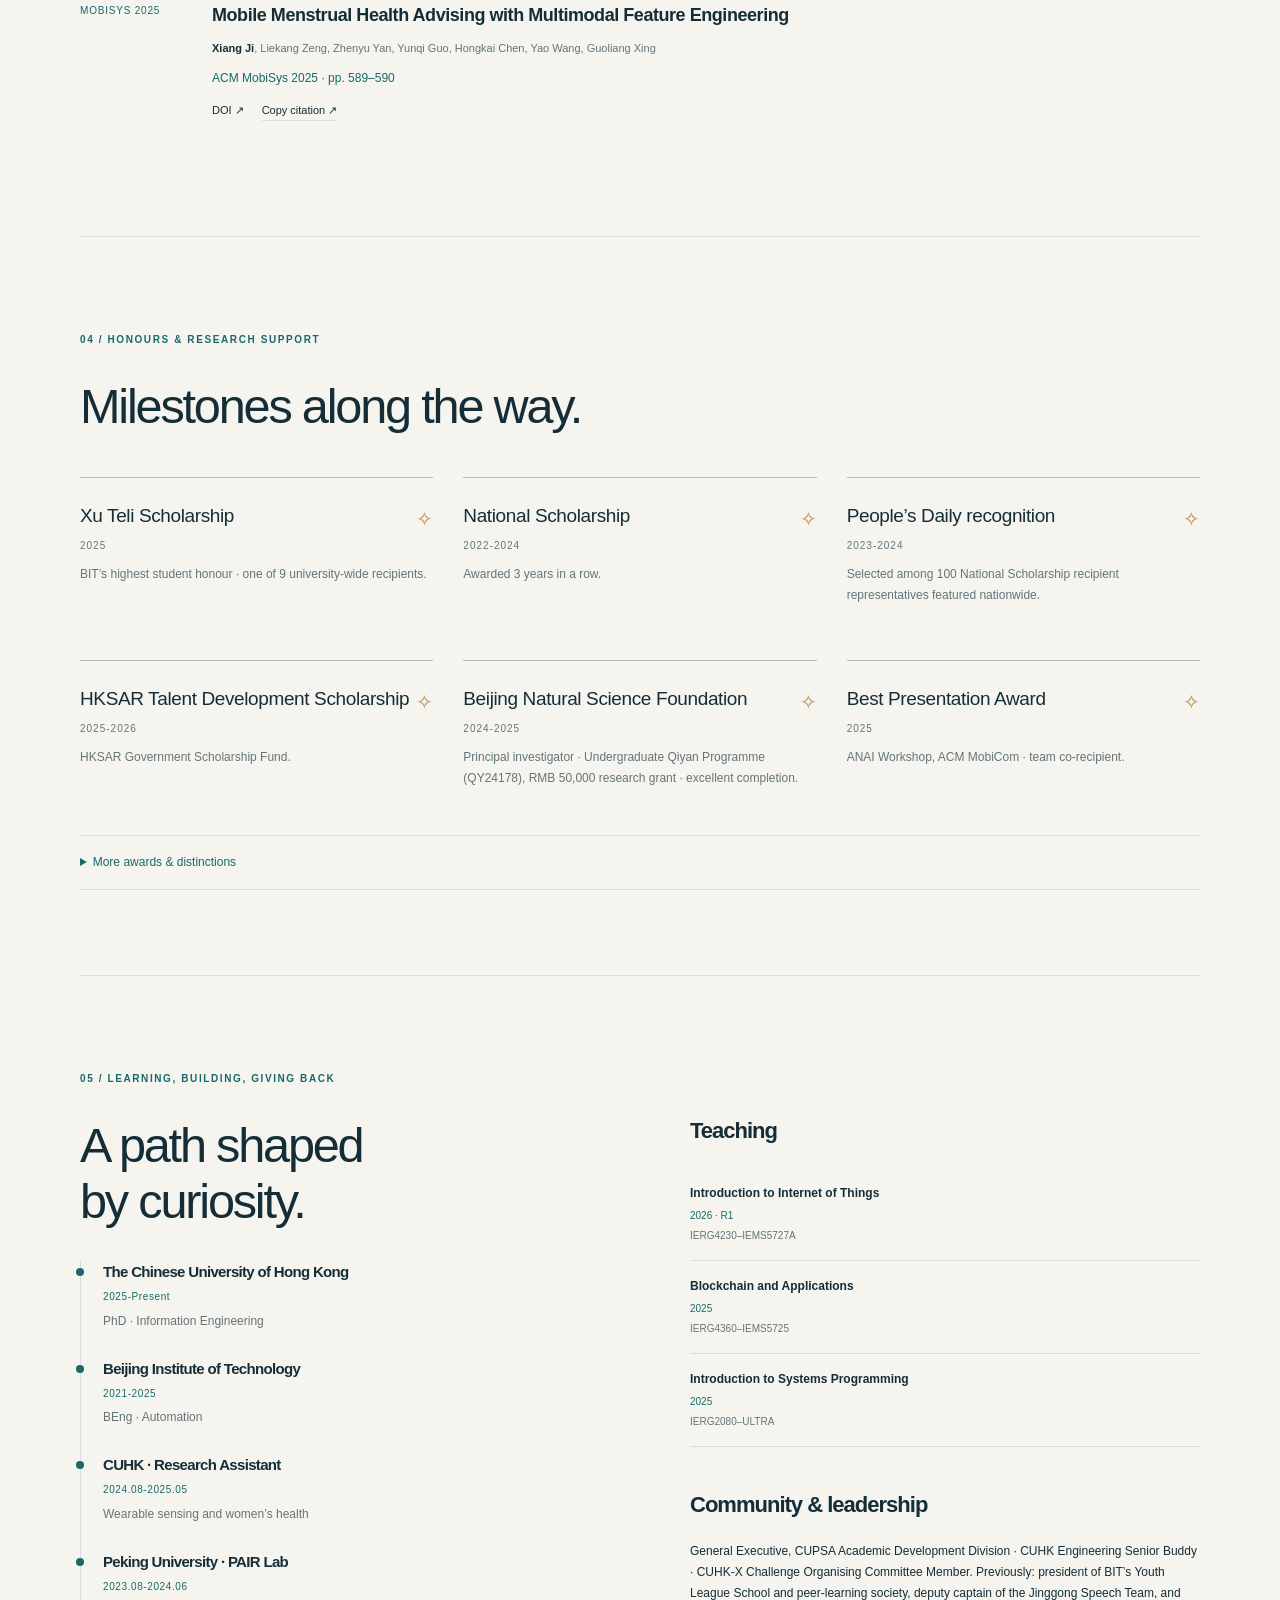
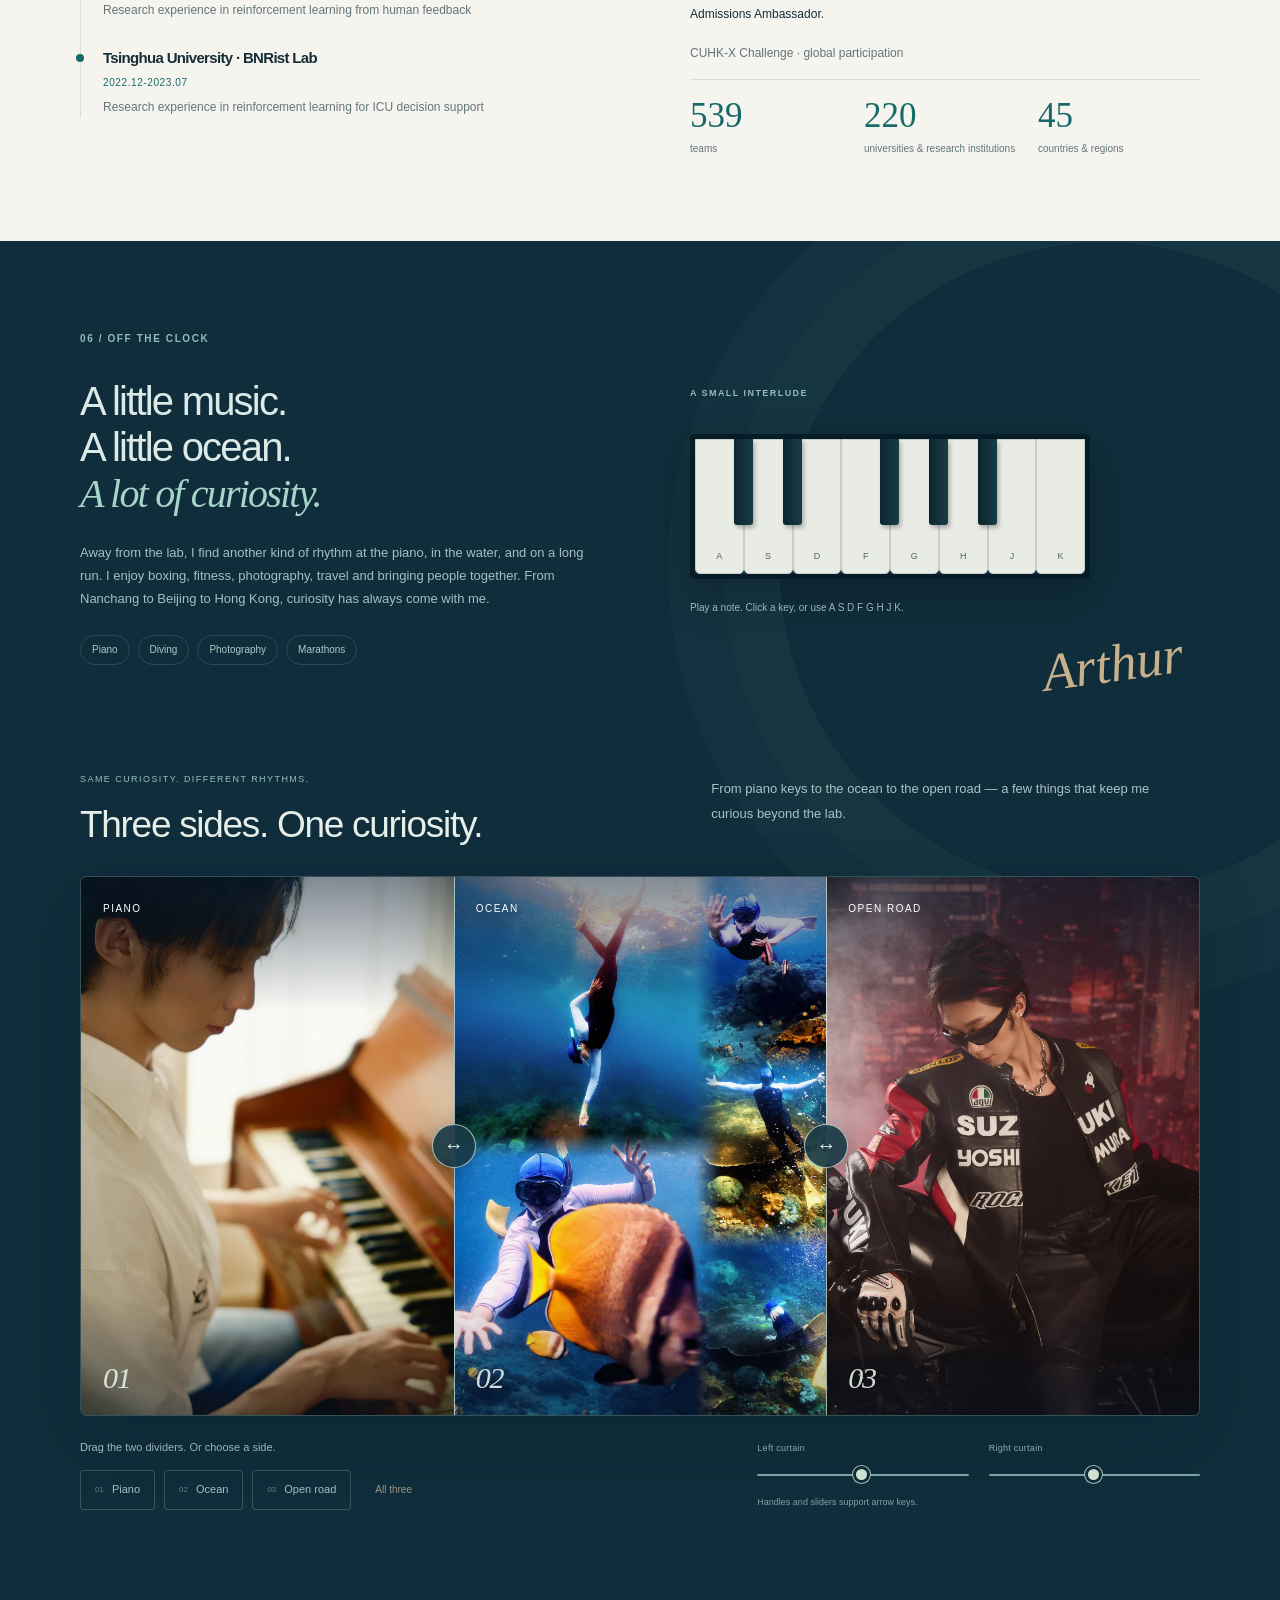
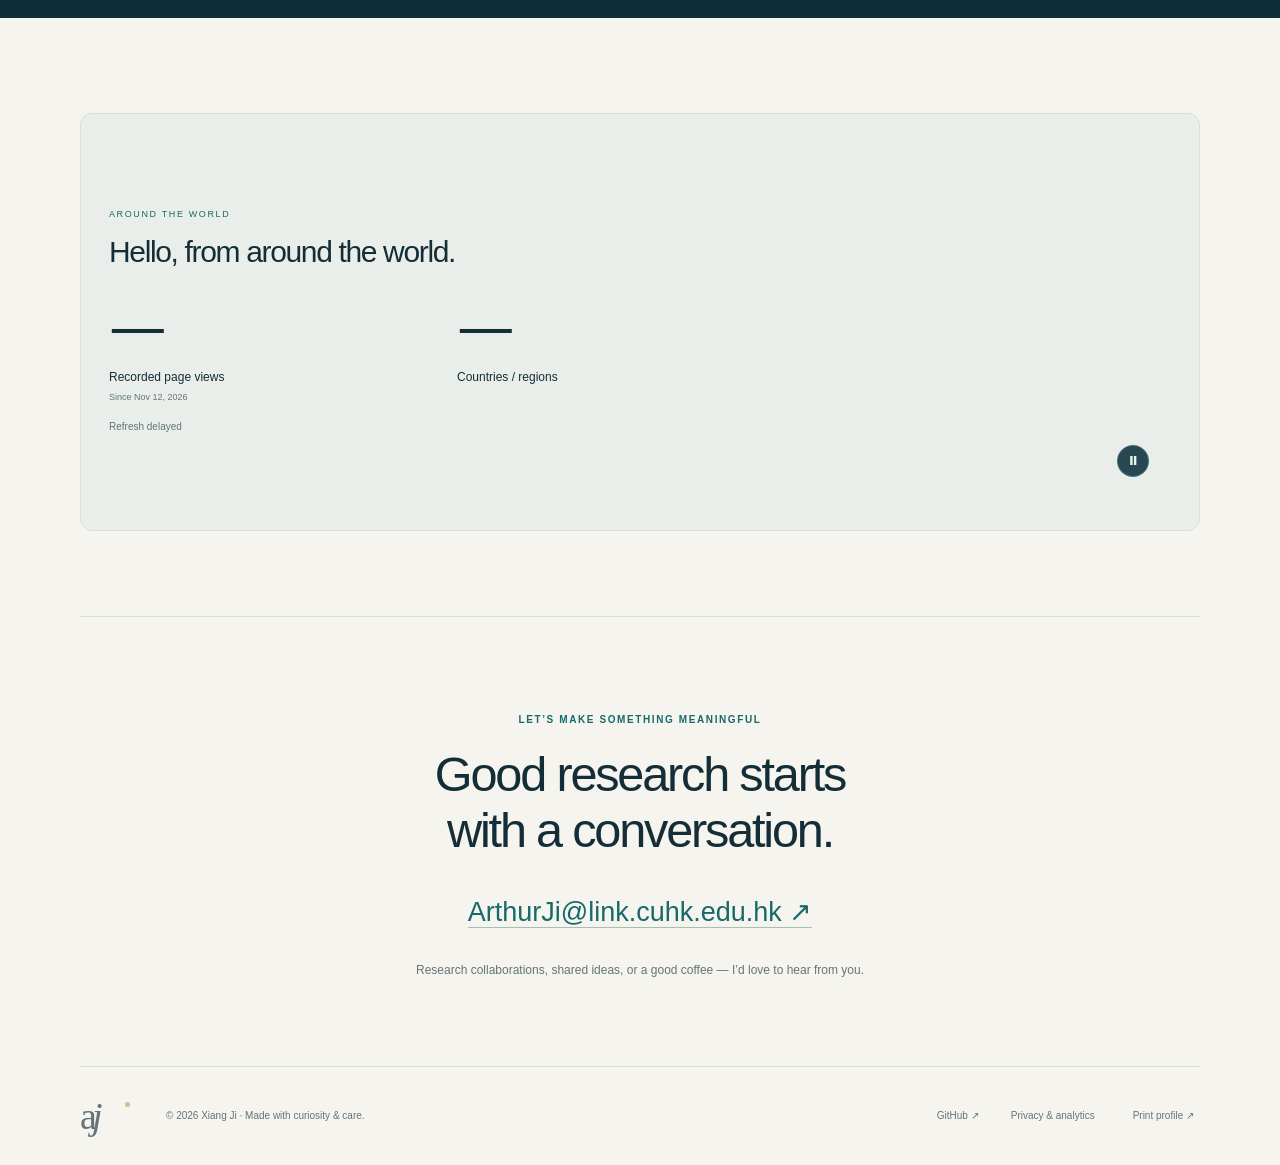
==== commit 244e2819: "Show smart-ring sensing and standardize profile dates" ====
--- a/index.html
+++ b/index.html
@@ -1,6 +1,6 @@
 <!doctype html>
 <html lang="en" data-theme="night">
-<head><meta charset="utf-8"><meta name="viewport" content="width=device-width,initial-scale=1"><meta name="description" content="Xiang Ji (Arthur) — PhD researcher at CUHK. AI for health, wearable menstrual-health monitoring, and dementia screening."><meta name="theme-color" content="#081c2a"><meta property="og:title" content="Xiang Ji · Sensing life, caring for people"><meta property="og:description" content="AI for health. Wearable intelligence. Human-centred sensing."><meta property="og:type" content="website"><title>Xiang Ji · AI for Health</title><link rel="icon" href="favicon.svg" type="image/svg+xml"><link rel="canonical" href="https://arthurji-cuhk.github.io/website/"><meta property="og:url" content="https://arthurji-cuhk.github.io/website/"><link rel="stylesheet" href="styles.css"><link rel="stylesheet" href="refinements.css?v=20261112e"><link rel="stylesheet" href="research.css?v=20261112"><link rel="stylesheet" href="gallery.css"><link rel="stylesheet" href="visitor-map.css?v=20261112c"><script src="config.js?v=20261112c" defer></script><script src="content.js?v=20261112e" defer></script><script src="numbers.js?v=20261112d" defer></script><script src="app.js?v=20261112d" defer></script><script src="research.js?v=20261112" defer></script><script src="gallery.js" defer></script><link rel="stylesheet" href="visitor-globe.css?v=20261112"><script src="visitor-globe-geo.js?v=20261112" defer></script><script src="visitor-globe.js?v=20261112" defer></script><script src="visitor-counter.js?v=20261112c" defer></script></head>
+<head><meta charset="utf-8"><meta name="viewport" content="width=device-width,initial-scale=1"><meta name="description" content="Xiang Ji (Arthur) — PhD researcher at CUHK. AI for health, smart-ring sensing for menstrual health, and dementia screening."><meta name="theme-color" content="#081c2a"><meta property="og:title" content="Xiang Ji · Sensing life, caring for people"><meta property="og:description" content="AI for health. Smart-ring sensing. Human-centred care."><meta property="og:type" content="website"><title>Xiang Ji · AI for Health</title><link rel="icon" href="favicon.svg" type="image/svg+xml"><link rel="canonical" href="https://arthurji-cuhk.github.io/website/"><meta property="og:url" content="https://arthurji-cuhk.github.io/website/"><link rel="stylesheet" href="styles.css"><link rel="stylesheet" href="refinements.css?v=20261113"><link rel="stylesheet" href="research.css?v=20261113b"><link rel="stylesheet" href="gallery.css"><link rel="stylesheet" href="visitor-map.css?v=20261112c"><script src="config.js?v=20261112c" defer></script><script src="content.js?v=20261113b" defer></script><script src="numbers.js?v=20261112d" defer></script><script src="app.js?v=20261113" defer></script><script src="research.js?v=20261113b" defer></script><script src="gallery.js" defer></script><link rel="stylesheet" href="visitor-globe.css?v=20261112"><script src="visitor-globe-geo.js?v=20261112" defer></script><script src="visitor-globe.js?v=20261112" defer></script><script src="visitor-counter.js?v=20261112c" defer></script></head>
 <body><a class="skip" href="#main">Skip to content</a><div id="progress" aria-hidden="true"><svg class="voyage-wave" viewBox="0 0 1440 12" preserveAspectRatio="none"><path d="M0 7 Q30 1 60 7 T120 7 T180 7 T240 7 T300 7 T360 7 T420 7 T480 7 T540 7 T600 7 T660 7 T720 7 T780 7 T840 7 T900 7 T960 7 T1020 7 T1080 7 T1140 7 T1200 7 T1260 7 T1320 7 T1380 7 T1440 7"/></svg><div id="voyageFill"></div><svg id="voyageBoat" viewBox="0 0 32 30"><path class="sail" d="M16 2v18H3Z M19 6v14h10Z"/><path class="hull" d="M2 22h28l-6 6H9Z"/></svg></div>
 <header><a class="brand" href="#home" aria-label="Arthur Ji home">a<span>j</span><i></i></a><nav aria-label="Main navigation"><a href="#research" data-t="navResearch">Research</a><a href="#publications" data-t="navPubs">Publications</a><a href="#journey" data-t="navJourney">Journey</a><a href="#beyond" data-t="navBeyond">Beyond research</a></nav><div class="tools"><button id="language" aria-label="Switch to Chinese">中文</button><button id="theme" aria-label="Switch colour theme" title="Daylight / Deep sea">☼</button></div></header>
 <main id="main"><section class="hero" id="home"><canvas id="sky" aria-hidden="true"></canvas><div class="hero-grid wrap"><div class="intro"><div class="eyebrow"><span class="status-dot"></span> CUHK · INFORMATION ENGINEERING</div><p class="hello" data-t="hello">Hello, I’m</p><h1 data-t="heroName">Xiang Ji</h1><span class="cn-name">Arthur</span><h2 data-t="tagline">Sensing life.<br><em>Caring for people.</em></h2><p class="lede" data-t="intro">I build AI and sensing systems that listen to the rhythms of everyday life — for women’s health and healthier ageing.</p><p class="position" data-t="position">PhD researcher · The Chinese University of Hong Kong</p><div class="actions"><a class="button primary" href="#research"><span data-t="explore">Explore my research</span> ↘</a><a class="text-link" href="mailto:ArthurJi@link.cuhk.edu.hk"><span data-t="sayHi">Say hello</span> ↗</a></div><div class="hero-notes"><span data-t="heroNote">Human-centred AI</span><span>Physical AI</span><span data-t="heroNote2">Care beyond the clinic</span></div></div><figure class="portrait"><div class="photo-frame"><img src="portrait.jpg" alt="Arthur Ji outdoors beside a bronze bear sculpture" fetchpriority="high" width="1000" height="1500"></div><figcaption><span class="tiny-star">✦</span><span data-t="caption">A researcher. A pianist. An explorer.</span><span>22°N</span></figcaption><div class="orbit-label"><span>AI</span><small>for<br>health</small></div></figure></div><div class="horizon"><svg viewBox="0 0 1440 140" preserveAspectRatio="none" aria-hidden="true"><path d="M0 65 Q180 20 360 60 T720 60 T1080 65 T1440 65 V140 H0Z"/><path d="M0 90 Q240 30 480 83 T960 85 T1440 75"/></svg></div><a class="dive" href="#about"><span data-t="dive">A little deeper</span> ↓</a></section>
@@ -26,14 +26,14 @@
   <div class="section-label">02 / <span data-t="researchLabel">RESEARCH THAT STARTS WITH PEOPLE</span></div>
   <div class="section-heading">
     <h2 data-t="researchTitle">Everyday signals.<br><em>Meaningful questions.</em></h2>
-    <p data-t="researchSub">Wearable sensing for menstrual health and in-home sensing for dementia screening.</p>
+    <p data-t="researchSub">Smart-ring sensing for menstrual health and in-home sensing for dementia screening.</p>
   </div>
 
   <article class="rx-story rx-women" aria-labelledby="rx-women-title">
     <div class="rx-story-copy">
-      <div class="rx-kicker"><svg class="rx-person-icon" viewBox="0 0 48 48" aria-hidden="true"><path d="M15 19v-5a9 9 0 0 1 18 0v5M17 17c0 6 3 10 7 10s7-4 7-10M17 12c3 3 8 4 14 3M10 43v-6c0-5 6-9 14-9s14 4 14 9v6M18 31l6 6 6-6"/></svg><span class="project-number" data-rx="womenKicker">01 — WEARABLE INTELLIGENCE</span></div>
-      <h3 id="rx-women-title" data-t="womenTitle">Wearable menstrual<br>health monitoring</h3>
-      <p data-t="womenBody">I use wearable signals to study and predict menstrual health. CAPRI reconstructs missing measurements using each participant’s cycle patterns.</p>
+      <div class="rx-kicker"><svg class="rx-person-icon" viewBox="0 0 48 48" aria-hidden="true"><path d="M15 19v-5a9 9 0 0 1 18 0v5M17 17c0 6 3 10 7 10s7-4 7-10M17 12c3 3 8 4 14 3M10 43v-6c0-5 6-9 14-9s14 4 14 9v6M18 31l6 6 6-6"/></svg><span class="project-number" data-rx="womenKicker">01 — SMART-RING INTELLIGENCE</span></div>
+      <h3 id="rx-women-title" data-t="womenTitle">Smart-ring menstrual<br>health monitoring</h3>
+      <p data-t="womenBody">I use physiological signals captured by a smart ring to study and predict menstrual health. CAPRI reconstructs missing measurements using each participant’s cycle patterns.</p>
       <div class="rx-cohort" aria-label="Women's health research scope" data-rx-aria="womenScope">
         <div class="rx-count"><div class="rx-count-disc"><strong data-count="213">213</strong><span data-rx="womenCount">women</span></div><span class="rx-count-caption" data-rx="womenCaption">Research participants</span></div>
         <div class="rx-count"><div class="rx-count-disc"><strong data-count="2">2</strong><span data-rx="provinceCount">provinces</span></div><span class="rx-count-caption" data-rx="provinceCaption">Guangdong · Shaanxi</span></div>
@@ -42,8 +42,12 @@
       <a class="text-link" href="#publications" data-t="viewPapers">Read the publications ↗</a>
     </div>
     <div class="cycle-demo rx-cycle">
-      <span class="rx-visual-label" data-rx="cycleVisual">A WINDOW INTO EVERYDAY RHYTHMS</span>
-      <div class="watch"><div class="watch-face"><svg viewBox="0 0 220 220" aria-hidden="true"><circle cx="110" cy="110" r="90"/><circle class="cycle-arc" cx="110" cy="110" r="90"/><path d="M35 120 L57 120 L68 103 L83 140 L98 75 L112 124 L126 110 L143 120 L182 120"/></svg><div class="watch-day"><small data-t="cycleDay">CYCLE DAY</small><b id="dayValue">14</b><span id="weekdayValue">SUNDAY</span></div></div></div>
+      <span class="rx-visual-label" data-rx="cycleVisual">SMART-RING HEALTH SENSING</span>
+      <div class="rx-smart-ring-stage">
+        <svg class="rx-cycle-orbit" viewBox="0 0 220 220" aria-hidden="true"><circle cx="110" cy="110" r="90"/><circle class="cycle-arc" cx="110" cy="110" r="90"/></svg>
+        <img class="rx-smart-ring-image" src="smart-ring.svg" alt="Polished smart finger ring with an open centre and inner sensors" data-rx-alt="ringAlt" width="440" height="340">
+      </div>
+      <div class="rx-ring-readout"><div><small data-t="cycleDay">CYCLE DAY</small><b id="dayValue">14</b></div><span id="weekdayValue">SUNDAY</span></div>
       <div class="rx-cycle-control"><label for="cycleRange" data-t="cycleLabel">Explore a cycle</label><input id="cycleRange" type="range" min="1" max="28" value="14"><div class="range-ends"><span>01</span><span>28</span></div></div>
       <small class="demo-note" data-t="demoNote">Interactive cycle illustration</small>
     </div>
@@ -93,7 +97,7 @@
 </section>
 <section class="publications wrap" id="publications"><div class="section-label">03 / <span data-t="pubLabel">PUBLICATIONS</span></div><div class="section-heading"><h2 data-t="pubTitle">Ideas, in print.</h2><div class="filters" aria-label="Publication filters"><button class="active" data-filter="all" data-t="all">All</button><button data-filter="health" data-t="health">Health</button><button data-filter="sensing" data-t="sensing">Sensing</button></div></div><div id="paperList"></div></section>
 <section class="honors wrap" id="honors"><div class="section-label">04 / <span data-t="honorsLabel">HONOURS & RESEARCH SUPPORT</span></div><h2 data-t="honorsTitle">Milestones along the way.</h2><div id="honorList" class="honor-grid"></div><details class="more-honors"><summary data-t="moreAwards">More awards & distinctions</summary><div id="moreAwards"></div></details></section>
-<section class="journey wrap" id="journey"><div class="section-label">05 / <span data-t="journeyLabel">LEARNING, BUILDING, GIVING BACK</span></div><div class="journey-grid"><div><h2 data-t="journeyTitle">A path shaped<br>by curiosity.</h2><div id="timeline"></div></div><div class="service"><h3 data-t="teachTitle">Teaching</h3><div class="teaching"><p><time>2026R1</time><b>Introduction to Internet of Things</b><small>IERG4230–IEMS5727A</small></p><p><time>2025</time><b>Blockchain and Applications</b><small>IERG4360–IEMS5725</small></p><p><time>2025</time><b>Introduction to Systems Programming</b><small>IERG2080–ULTRA</small></p></div><h3 data-t="communityTitle">Community & leadership</h3><p data-t="communityBody">General Executive, CUPSA Academic Development Division · CUHK Engineering Senior Buddy · CUHK-X Challenge Organising Committee Member. Previously: president of BIT’s Youth League School and peer-learning society, deputy captain of the Jinggong Speech Team, and Admissions Ambassador.</p><p class="small muted" data-t="challengeBody">CUHK-X Challenge · global participation</p><div class="challenge-scale"><div><b data-count="539">539</b><small data-t="teamCount">teams</small></div><div><b data-count="220">220</b><small data-t="institutionCount">universities & research institutions</small></div><div><b data-count="45">45</b><small data-t="regionCount">countries & regions</small></div></div></div></div></section>
+<section class="journey wrap" id="journey"><div class="section-label">05 / <span data-t="journeyLabel">LEARNING, BUILDING, GIVING BACK</span></div><div class="journey-grid"><div><h2 data-t="journeyTitle">A path shaped<br>by curiosity.</h2><div id="timeline"></div></div><div class="service"><h3 data-t="teachTitle">Teaching</h3><div class="teaching"><p><b>Introduction to Internet of Things</b><time datetime="2026">2026 · R1</time><small>IERG4230–IEMS5727A</small></p><p><b>Blockchain and Applications</b><time datetime="2025">2025</time><small>IERG4360–IEMS5725</small></p><p><b>Introduction to Systems Programming</b><time datetime="2025">2025</time><small>IERG2080–ULTRA</small></p></div><h3 data-t="communityTitle">Community & leadership</h3><p data-t="communityBody">General Executive, CUPSA Academic Development Division · CUHK Engineering Senior Buddy · CUHK-X Challenge Organising Committee Member. Previously: president of BIT’s Youth League School and peer-learning society, deputy captain of the Jinggong Speech Team, and Admissions Ambassador.</p><p class="small muted" data-t="challengeBody">CUHK-X Challenge · global participation</p><div class="challenge-scale"><div><b data-count="539">539</b><small data-t="teamCount">teams</small></div><div><b data-count="220">220</b><small data-t="institutionCount">universities & research institutions</small></div><div><b data-count="45">45</b><small data-t="regionCount">countries & regions</small></div></div></div></div></section>
 <section class="beyond" id="beyond"><div class="wrap"><div class="section-label">06 / <span data-t="beyondLabel">OFF THE CLOCK</span></div><div class="beyond-grid"><div><h2 data-t="beyondTitle">A little music.<br>A little ocean.<br><em>A lot of curiosity.</em></h2><p data-t="beyondBody">Away from the lab, I find another kind of rhythm at the piano, in the water, and on a long run. I enjoy boxing, fitness, photography, travel and bringing people together. From Nanchang to Beijing to Hong Kong, curiosity has always come with me.</p><div class="tags"><span data-t="pianoTag">Piano</span><span data-t="diveTag">Diving</span><span data-t="photoTag">Photography</span><span data-t="runTag">Marathons</span></div></div><div class="piano-panel"><span class="project-number" data-t="pianoLabel">A SMALL INTERLUDE</span><div id="piano" role="group" aria-label="Interactive piano"></div><p id="pianoHint" data-t="pianoHint">Play a note. Click a key, or use A S D F G H J K.</p><div class="signature">Arthur</div></div></div><div id="lifeGallery"></div></div></section>
 <section id="visitorMap" class="wrap" hidden></section>
 <section class="contact wrap" id="contact"><span class="eyebrow" data-t="contactLabel">LET’S MAKE SOMETHING MEANINGFUL</span><h2 data-t="contactTitle">Good research starts<br>with a conversation.</h2><a class="email" href="mailto:ArthurJi@link.cuhk.edu.hk">ArthurJi@link.cuhk.edu.hk ↗</a><p data-t="contactText">Research collaborations, shared ideas, or a good coffee — I’d love to hear from you.</p></section></main>
--- a/refinements.css
+++ b/refinements.css
@@ -37,6 +37,13 @@
 .challenge-scale{display:grid;grid-template-columns:repeat(3,minmax(0,1fr));gap:12px;margin-top:15px;padding-top:15px;border-top:1px solid var(--line)}
 .challenge-scale>div{min-width:0}.challenge-scale b{display:block;color:var(--accent);font:clamp(24px,3vw,35px)/1.2 var(--serif)}
 .challenge-scale small{display:block;color:var(--muted);font-size:10px;line-height:1.5;margin-top:4px}
+/* Keep entry names ahead of their dates across honours and experience. */
+.honor h3{margin:0 22px 6px 0}.honor .year{display:block;margin-bottom:10px;font-variant-numeric:tabular-nums}
+#moreAwards .award-title{display:block;color:var(--ink)}
+#moreAwards .entry-date{display:block;margin-top:4px;color:var(--accent);font-size:10px;letter-spacing:.06em;font-variant-numeric:tabular-nums}
+.timeline h3{margin:0 0 4px}.timeline time{display:block;margin-bottom:5px;font-variant-numeric:tabular-nums}
+.teaching p{grid-template-columns:minmax(0,1fr);gap:3px}
+.teaching time{grid-row:auto;font-variant-numeric:tabular-nums}
 @media print{.count-visual,.count-up::after{display:none}.count-spoken{position:static;width:auto;height:auto;margin:0;overflow:visible;clip-path:none}}
 @media(max-width:680px){#lifeGallery{margin-top:35px}.hero h1{font-size:61px}.cn-name{font-size:23px}.orbit-label{right:-24px}footer #privacy{padding:0}}
 @media print{#progress,#lifeGallery,.research-demo,.cohort-stats,.hk-visual{display:none!important}}
--- a/research.css
+++ b/research.css
@@ -18,11 +18,16 @@
 .research-v2 .rx-visual-label{font-size:9px;line-height:1.7;letter-spacing:.14em;font-weight:600;color:#607e73}
 .research-v2 .rx-cycle{padding:38px 25px;justify-content:center;background:radial-gradient(ellipse at 45% 42%,#fbfaf0 0,#e2e9df 72%);border-left:1px solid #d5e0d8}
 .research-v2 .rx-cycle .rx-visual-label{text-align:center;margin-bottom:25px;max-width:240px}
-.research-v2 .rx-cycle .watch{padding:9px 0 18px}
-.research-v2 .rx-cycle .watch-face{width:220px;height:236px;border-color:#698779;box-shadow:14px 19px 29px #1b4b3c23}
-.research-v2 .rx-cycle .watch:before,.research-v2 .rx-cycle .watch:after{height:37px;width:84px;background:linear-gradient(90deg,#b5c5b7,#c8d5c6,#b3c3b6)}
-.research-v2 .rx-cycle .watch-day b{font-size:57px;line-height:1.35}
-.research-v2 .rx-cycle #weekdayValue{font-size:8px;letter-spacing:.15em;color:#bfd6c7}
+.research-v2 .rx-smart-ring-stage{position:relative;isolation:isolate;width:300px;max-width:100%;height:248px}
+.research-v2 .rx-smart-ring-image{position:absolute;width:330px;max-width:none;height:auto;left:50%;top:-5px;transform:translateX(-50%);z-index:1;filter:drop-shadow(0 12px 9px #285c4320);pointer-events:none}
+.research-v2 .rx-cycle-orbit{position:absolute;width:236px;height:236px;left:50%;top:0;transform:translateX(-50%);opacity:.8}
+.research-v2 .rx-cycle-orbit circle{fill:none;stroke:#bacdbd;stroke-width:1;stroke-dasharray:2 6}
+.research-v2 .rx-cycle-orbit .cycle-arc{stroke:#ad8d55;stroke-width:1.8;stroke-dasharray:565;stroke-dashoffset:282;stroke-linecap:round;transform:rotate(-90deg);transform-origin:center}
+.research-v2 .rx-ring-readout{display:flex;justify-content:space-between;align-items:center;gap:23px;width:224px;max-width:100%;padding:10px 18px;border:1px solid #bfd0bf;border-radius:9px;background:#f9fbf2bd;box-shadow:0 6px 18px #24492d07}
+.research-v2 .rx-ring-readout>div{display:flex;align-items:center;gap:12px}
+.research-v2 .rx-ring-readout small{font-size:8px;line-height:1.6;letter-spacing:.1em;max-width:38px;color:#6b8067}
+.research-v2 .rx-ring-readout b{font:32px/1 var(--serif);color:#315b49}
+.research-v2 .rx-cycle #weekdayValue{font-size:9px;letter-spacing:.1em;color:#637b5d;white-space:nowrap}
 .research-v2 .rx-cycle-control{text-align:center;margin-top:8px}
 .research-v2 .rx-cycle-control label{display:block;font-size:11px;color:#4b6e62}
 .research-v2 .rx-cycle-control input{display:block;width:210px;height:22px;margin-top:10px}
@@ -135,7 +140,7 @@
 html[data-theme="day"] .research-v2 .rx-hk{box-shadow:inset 0 0 0 1px #163a4420}
 html[data-theme="day"] .research-v2 .rx-evidence{background:#fcfcf8}
 @media(max-width:950px){.research-v2 .rx-story-copy{padding:32px 28px}.research-v2 .rx-count-disc{width:112px;height:112px}.research-v2 .rx-count-disc strong{font-size:40px}.research-v2 .rx-cohort{gap:20px}.research-v2 .rx-cycle{padding:32px 18px}.research-v2 .rx-hk{padding:25px 22px}.research-v2 .rx-deployment{gap:12px}.research-v2 .rx-deployment>strong{font-size:55px}.research-v2 .rx-deployment b{font-size:11px}.research-v2 .rx-evidence{padding:27px 25px 22px}.research-v2 .rx-evidence-body{grid-template-columns:minmax(0,1fr) 190px;gap:20px}.research-v2 .rx-evidence-status{padding:16px}}
-@media(max-width:760px){.research-v2 .rx-story,.research-v2 .rx-ageing{grid-template-columns:1fr}.research-v2 .rx-story-copy{padding:32px}.research-v2 .rx-story h3{font-size:33px}.research-v2 .rx-story-copy>p{max-width:none}.research-v2 .rx-cycle{border-left:0;border-top:1px solid #d5e0d8;padding:28px 20px}.research-v2 .rx-cycle .rx-visual-label{margin-bottom:17px}.research-v2 .rx-cycle .watch-face{width:200px;height:213px}.research-v2 .rx-cycle .watch:before,.research-v2 .rx-cycle .watch:after{height:27px}.research-v2 .rx-cohort{gap:30px}.research-v2 .rx-count-disc{width:120px;height:120px}.research-v2 .rx-hk{padding:28px 30px}.research-v2 .rx-hk img{max-width:480px;align-self:center}.research-v2 .rx-deployment{margin-top:18px;gap:22px}.research-v2 .rx-deployment>strong{font-size:62px}.research-v2 .rx-deployment b{font-size:13px}.research-v2 .rx-deployment div>span{max-width:none}.research-v2 .rx-evidence-heading{display:block}.research-v2 .rx-synthetic-badge{display:inline-block;margin-top:15px}.research-v2 .rx-evidence-body{grid-template-columns:1fr;gap:22px}.research-v2 .rx-evidence-status{min-height:0;display:grid;grid-template-columns:90px 1fr;column-gap:18px}.research-v2 .rx-status-kicker{grid-column:1;grid-row:1}.research-v2 .rx-window-count{grid-column:1;grid-row:2 / span 2;align-self:start}.research-v2 .rx-evidence-status h4{grid-column:2;grid-row:1;margin:0}.research-v2 .rx-evidence-status p{grid-column:2;grid-row:2;margin-top:7px}.research-v2 .rx-status-foot{grid-column:2;grid-row:3}.research-v2 .rx-grid-row{grid-template-columns:83px repeat(26,minmax(5px,1fr))}}
+@media(max-width:760px){.research-v2 .rx-story,.research-v2 .rx-ageing{grid-template-columns:1fr}.research-v2 .rx-story-copy{padding:32px}.research-v2 .rx-story h3{font-size:33px}.research-v2 .rx-story-copy>p{max-width:none}.research-v2 .rx-cycle{border-left:0;border-top:1px solid #d5e0d8;padding:28px 20px}.research-v2 .rx-cycle .rx-visual-label{margin-bottom:17px}.research-v2 .rx-smart-ring-stage{height:230px}.research-v2 .rx-smart-ring-image{width:305px;top:-5px}.research-v2 .rx-cycle-orbit{width:220px;height:220px}.research-v2 .rx-cohort{gap:30px}.research-v2 .rx-count-disc{width:120px;height:120px}.research-v2 .rx-hk{padding:28px 30px}.research-v2 .rx-hk img{max-width:480px;align-self:center}.research-v2 .rx-deployment{margin-top:18px;gap:22px}.research-v2 .rx-deployment>strong{font-size:62px}.research-v2 .rx-deployment b{font-size:13px}.research-v2 .rx-deployment div>span{max-width:none}.research-v2 .rx-evidence-heading{display:block}.research-v2 .rx-synthetic-badge{display:inline-block;margin-top:15px}.research-v2 .rx-evidence-body{grid-template-columns:1fr;gap:22px}.research-v2 .rx-evidence-status{min-height:0;display:grid;grid-template-columns:90px 1fr;column-gap:18px}.research-v2 .rx-status-kicker{grid-column:1;grid-row:1}.research-v2 .rx-window-count{grid-column:1;grid-row:2 / span 2;align-self:start}.research-v2 .rx-evidence-status h4{grid-column:2;grid-row:1;margin:0}.research-v2 .rx-evidence-status p{grid-column:2;grid-row:2;margin-top:7px}.research-v2 .rx-status-foot{grid-column:2;grid-row:3}.research-v2 .rx-grid-row{grid-template-columns:83px repeat(26,minmax(5px,1fr))}}
 @media(max-width:420px){.research-v2 .rx-story-copy{padding:27px 24px}.research-v2 .rx-kicker{gap:10px}.research-v2 .rx-kicker .project-number{font-size:8px}.research-v2 .rx-person-icon{width:29px}.research-v2 .rx-story h3{font-size:30px}.research-v2 .rx-cohort{gap:23px;justify-content:center}.research-v2 .rx-count-disc{width:108px;height:108px}.research-v2 .rx-count-caption{font-size:9px}.research-v2 .rx-hk{padding:25px 20px}.research-v2 .rx-deployment{gap:17px}.research-v2 .rx-deployment>strong{font-size:56px}.research-v2 .rx-deployment b{font-size:11px}.research-v2 .rx-deployment div>span{font-size:8px}.research-v2 .rx-evidence{padding:24px 19px 19px}.research-v2 .rx-evidence-heading h3{font-size:23px}.research-v2 .rx-scenarios{gap:5px}.research-v2 .rx-scenarios button{padding:8px 9px;font-size:9px}.research-v2 .rx-evidence-status{grid-template-columns:75px 1fr;gap:5px 12px;padding:15px}.research-v2 .rx-status-kicker{font-size:7px;line-height:1.5}.research-v2 .rx-evidence-status h4{font-size:11px}.research-v2 .rx-window-count strong{font-size:30px}.research-v2 .rx-demo-disclaimer{font-size:8px}}
 @media(prefers-reduced-motion:reduce){.research-v2 *{transition:none!important}}
 @media(pointer:coarse){.research-v2 .rx-window-controls button{width:44px;min-height:44px}}
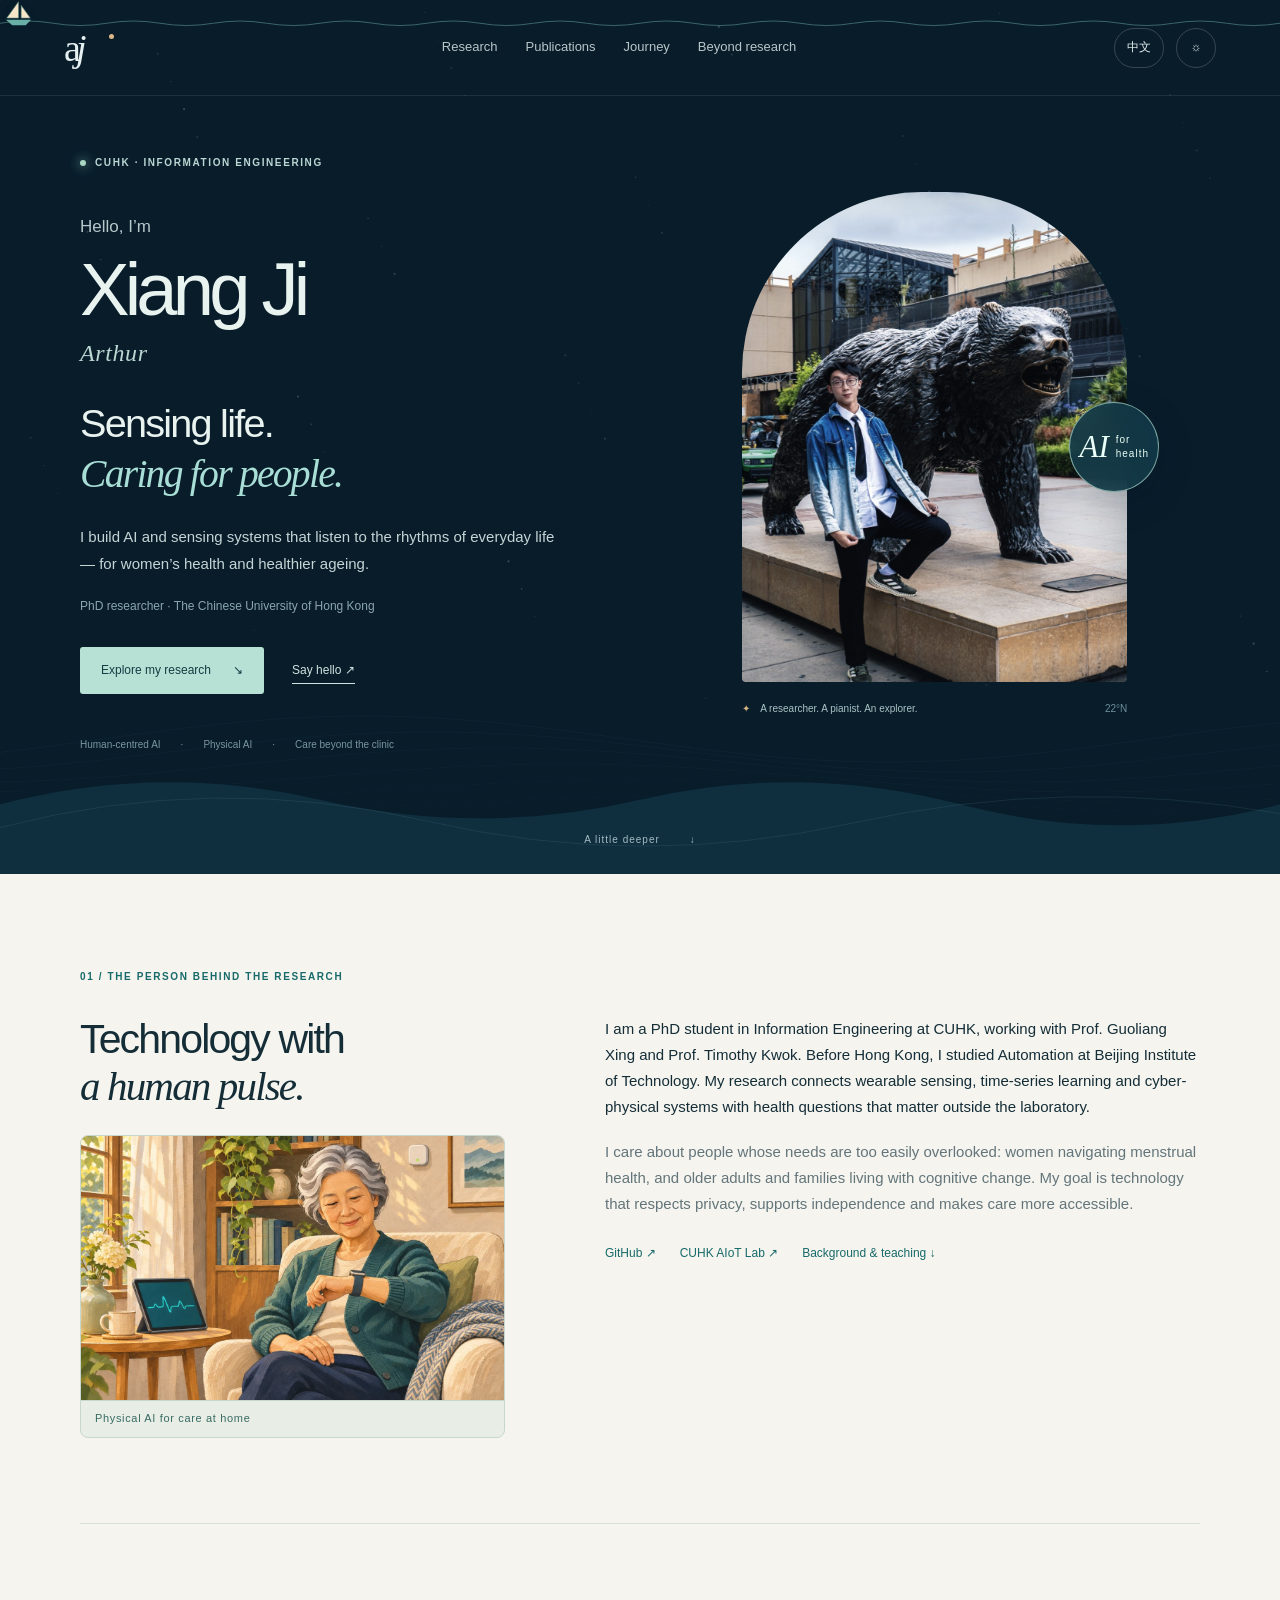
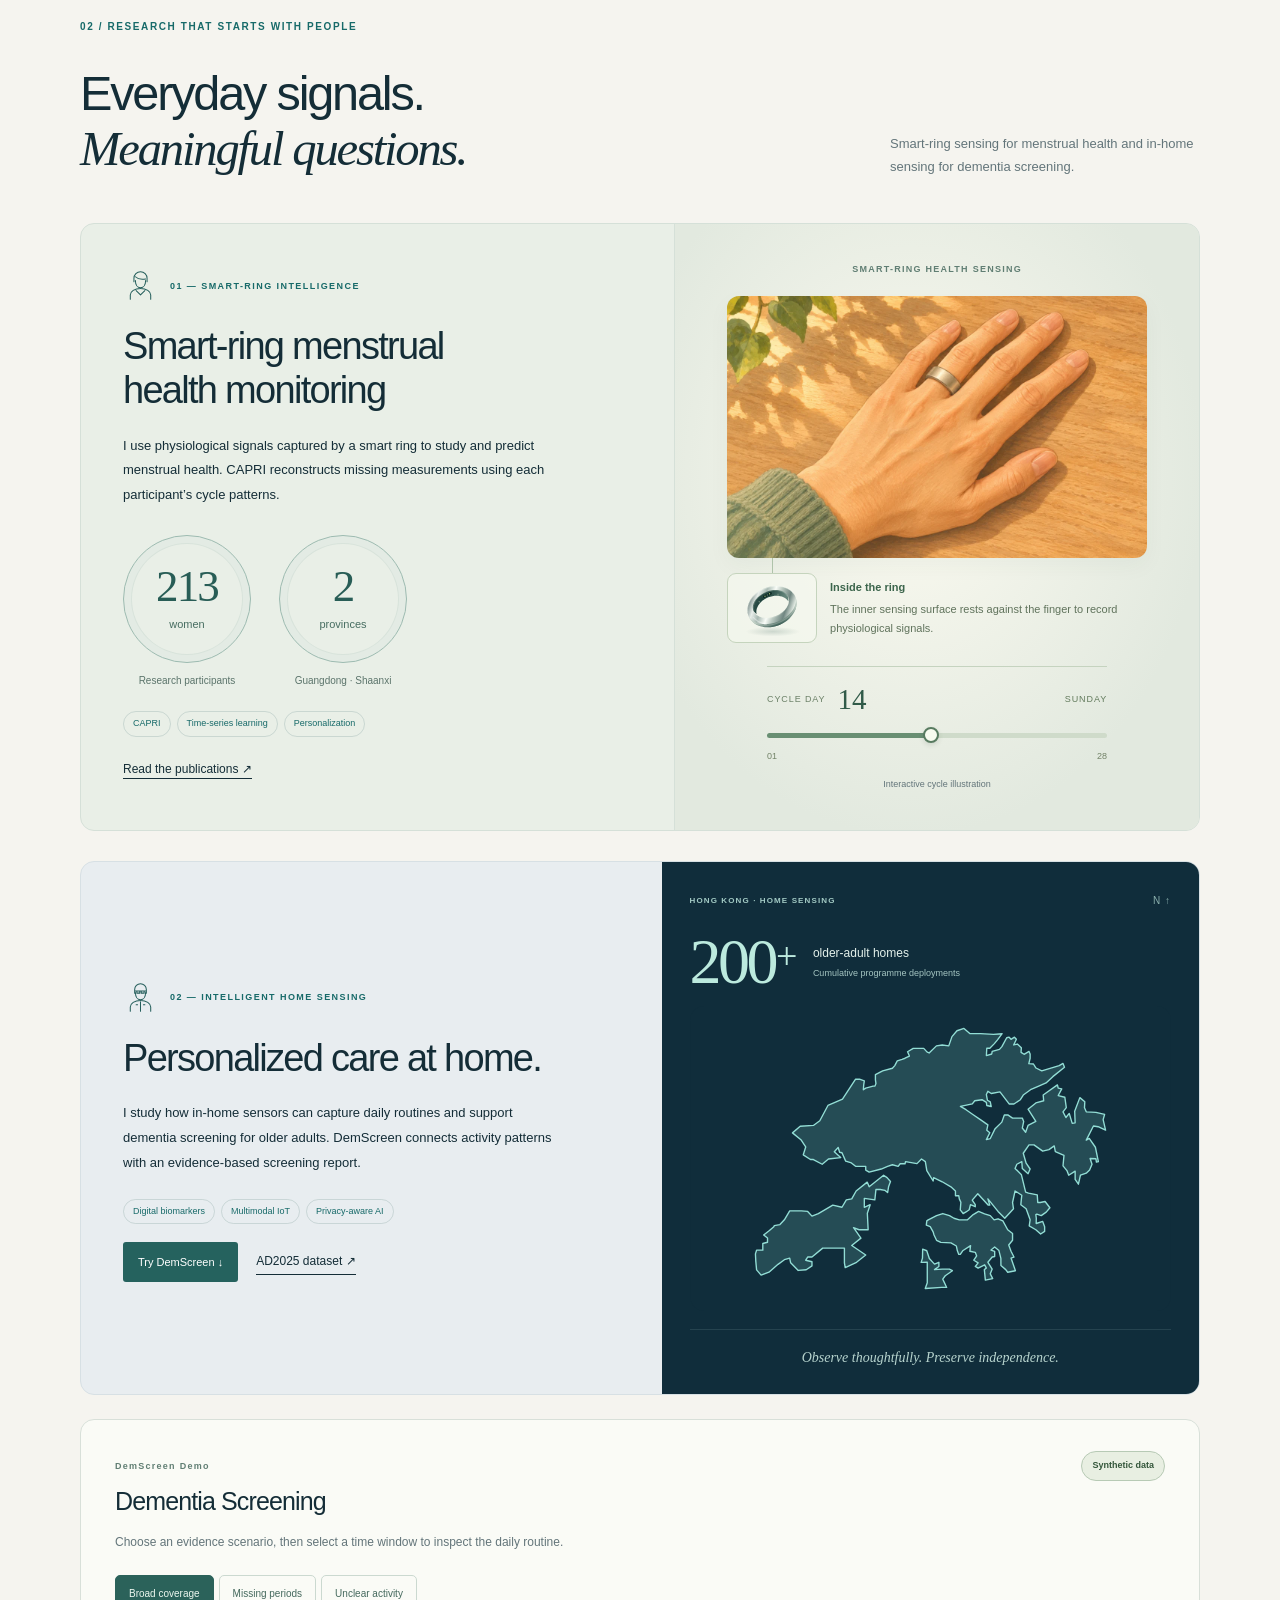
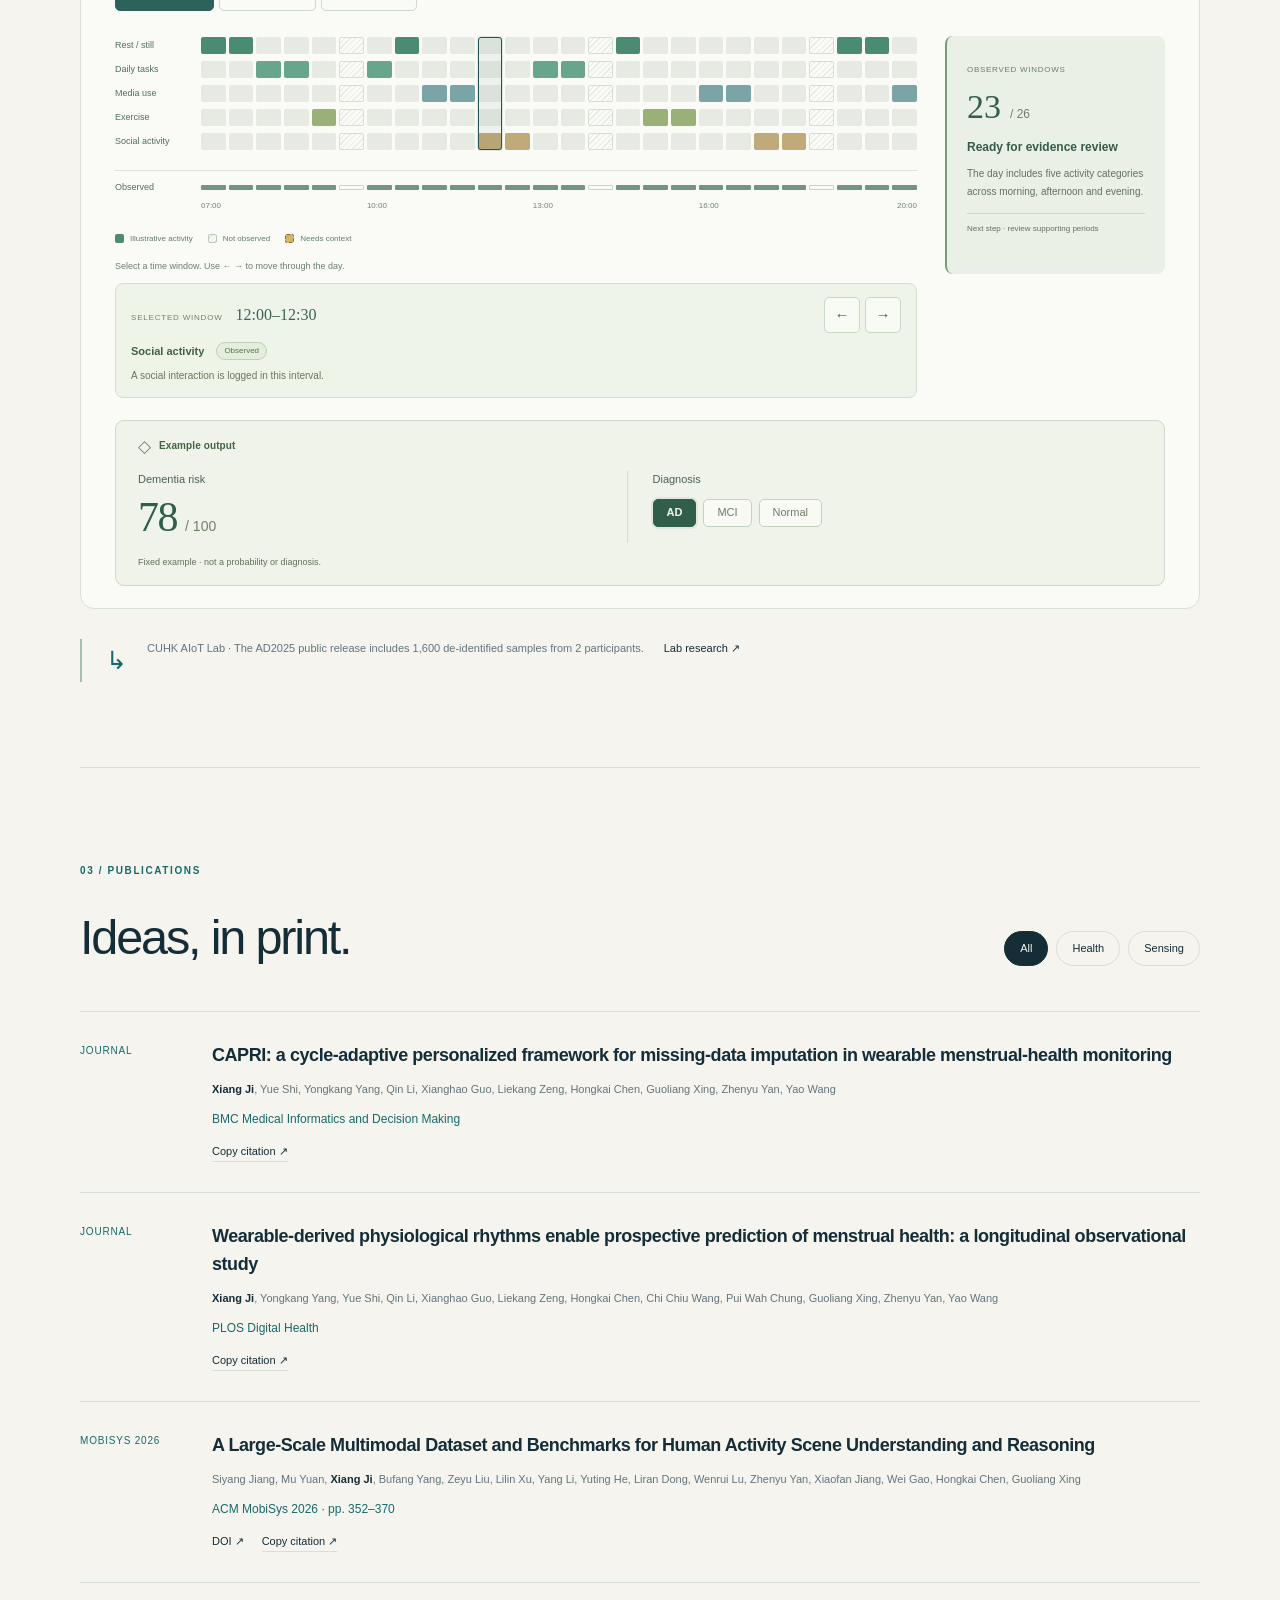
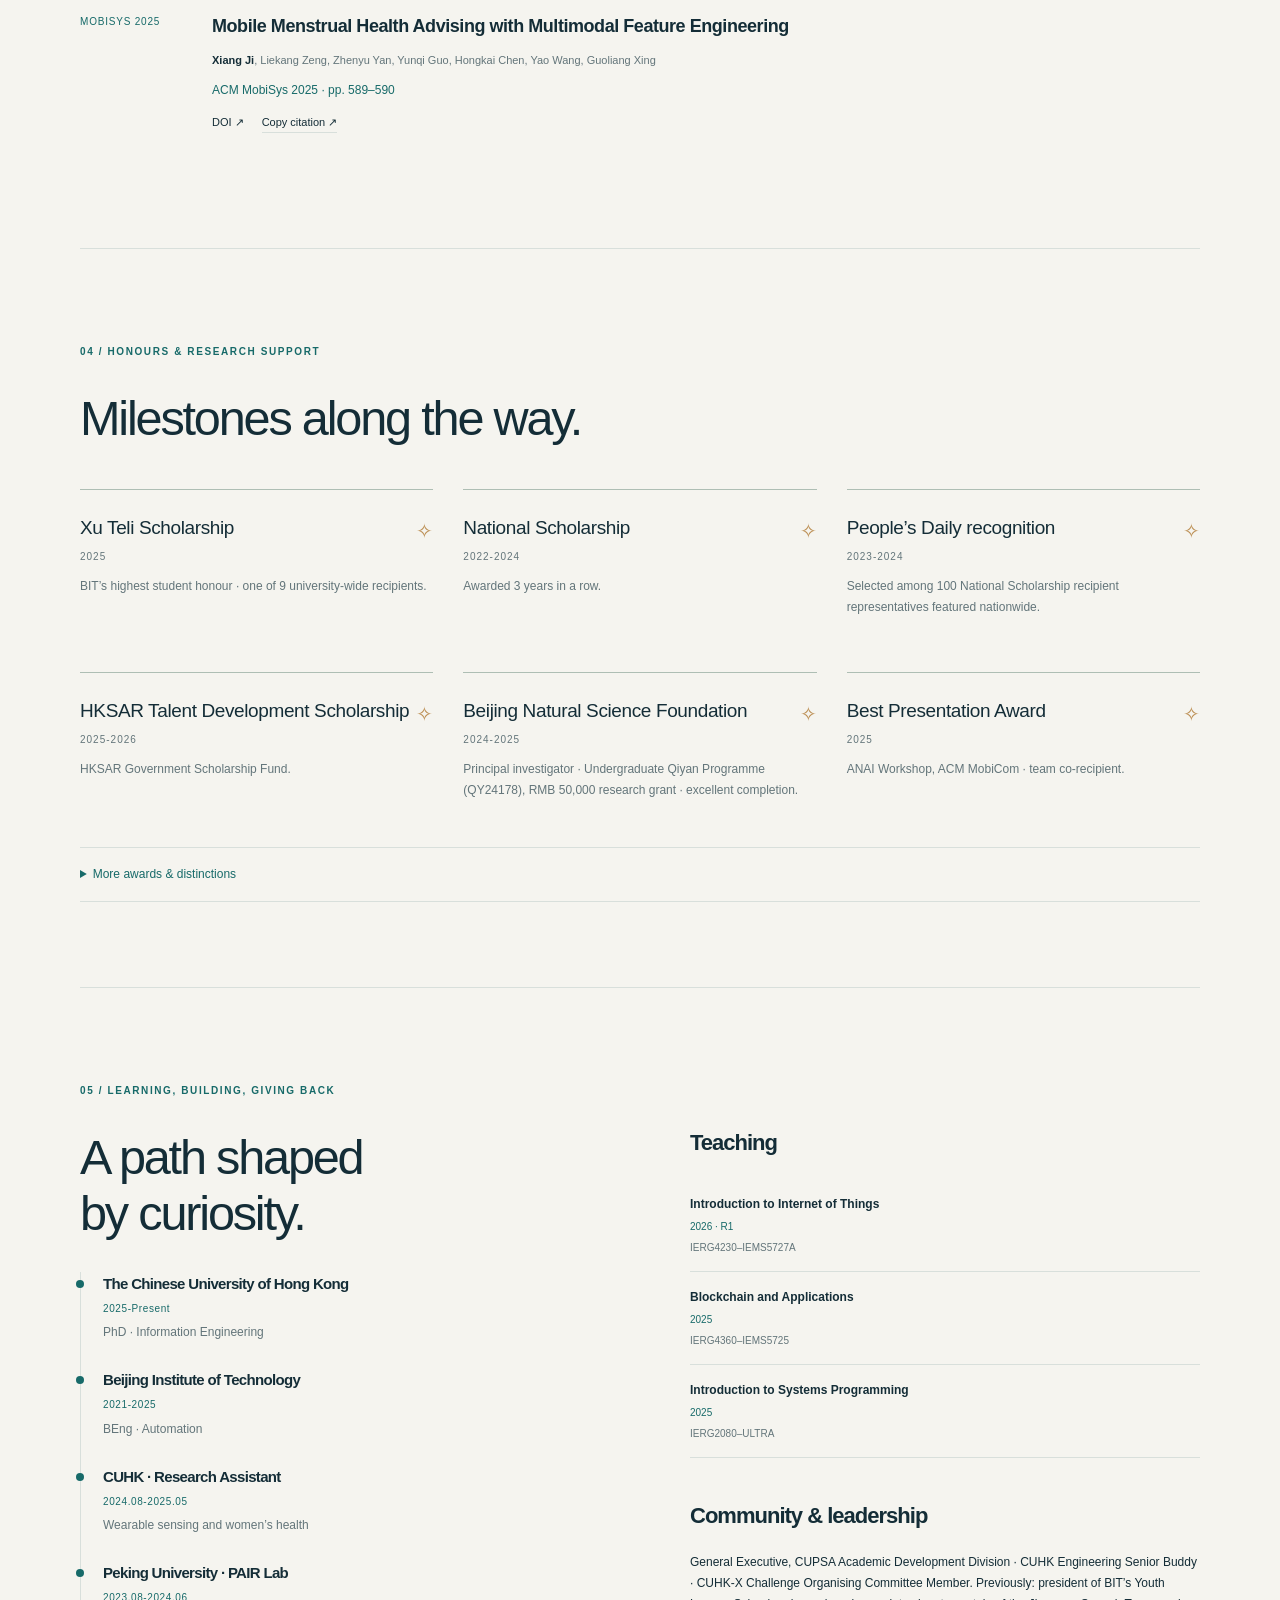
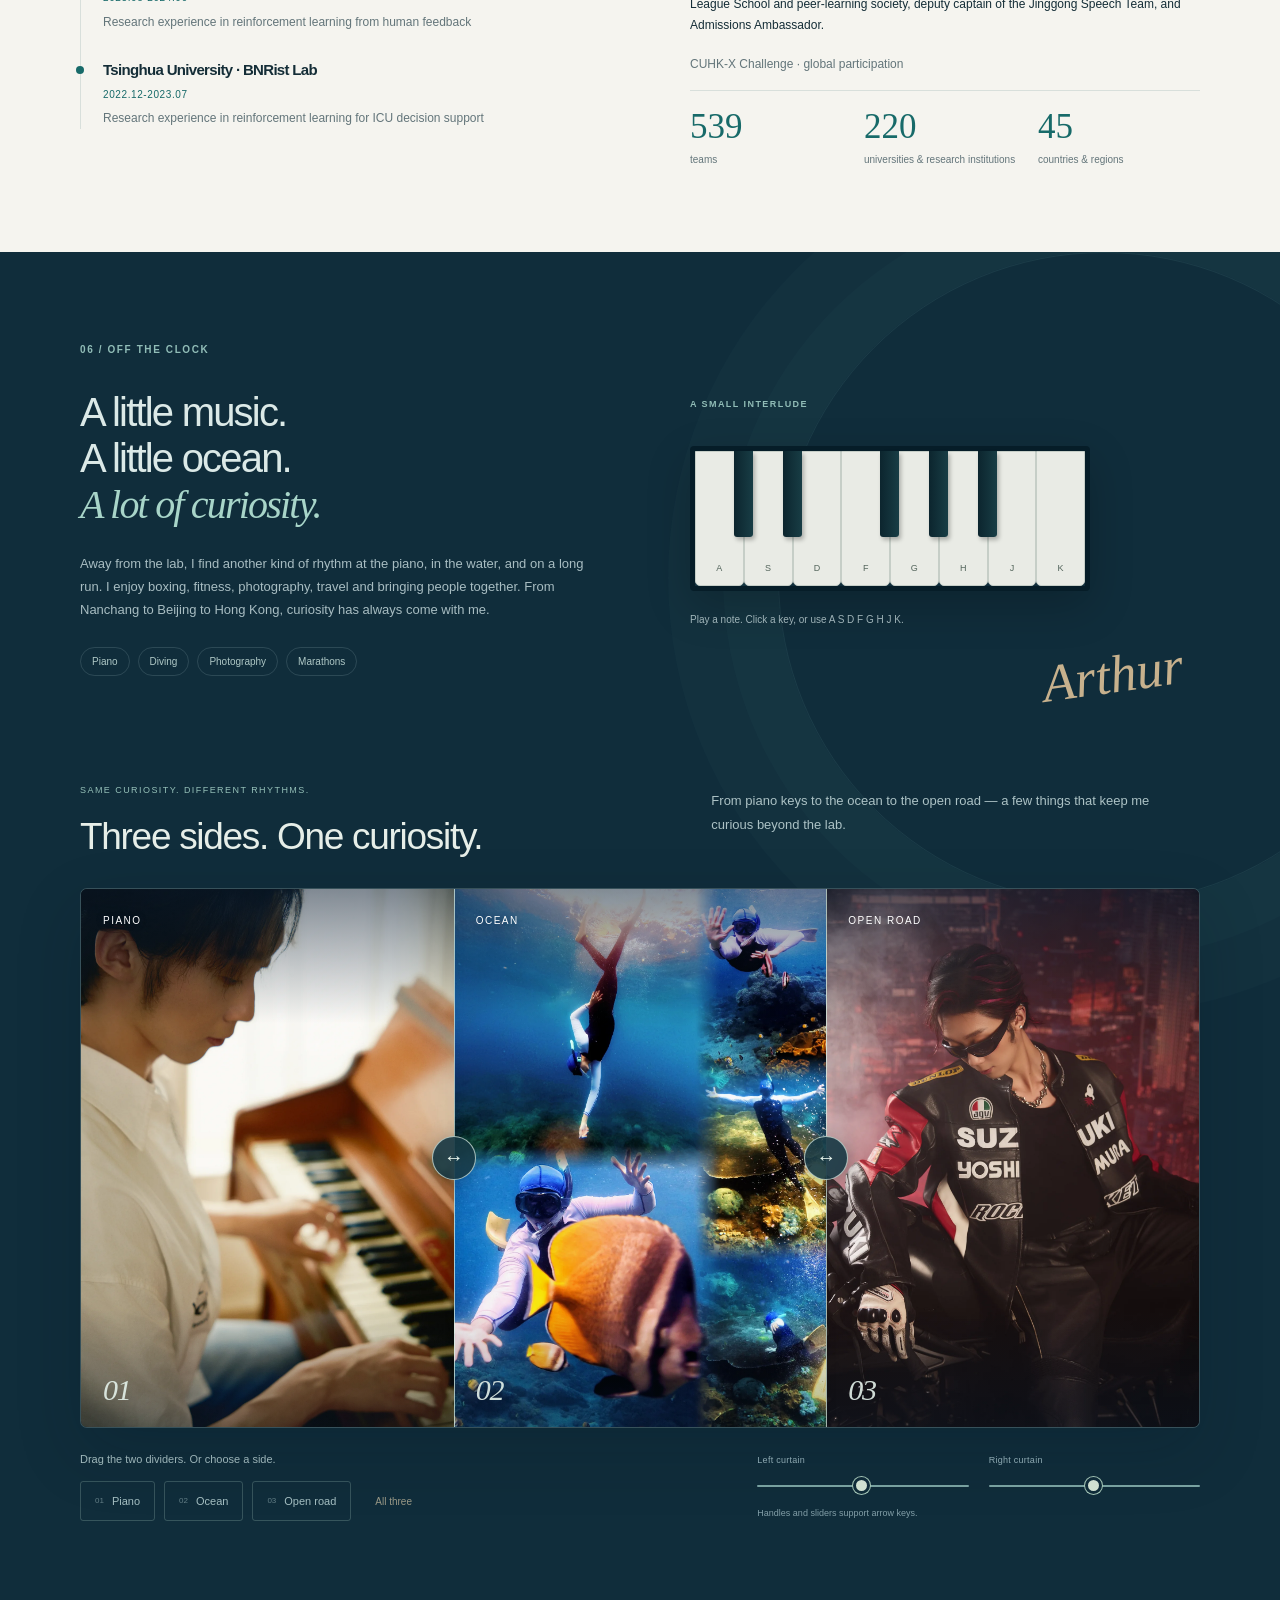
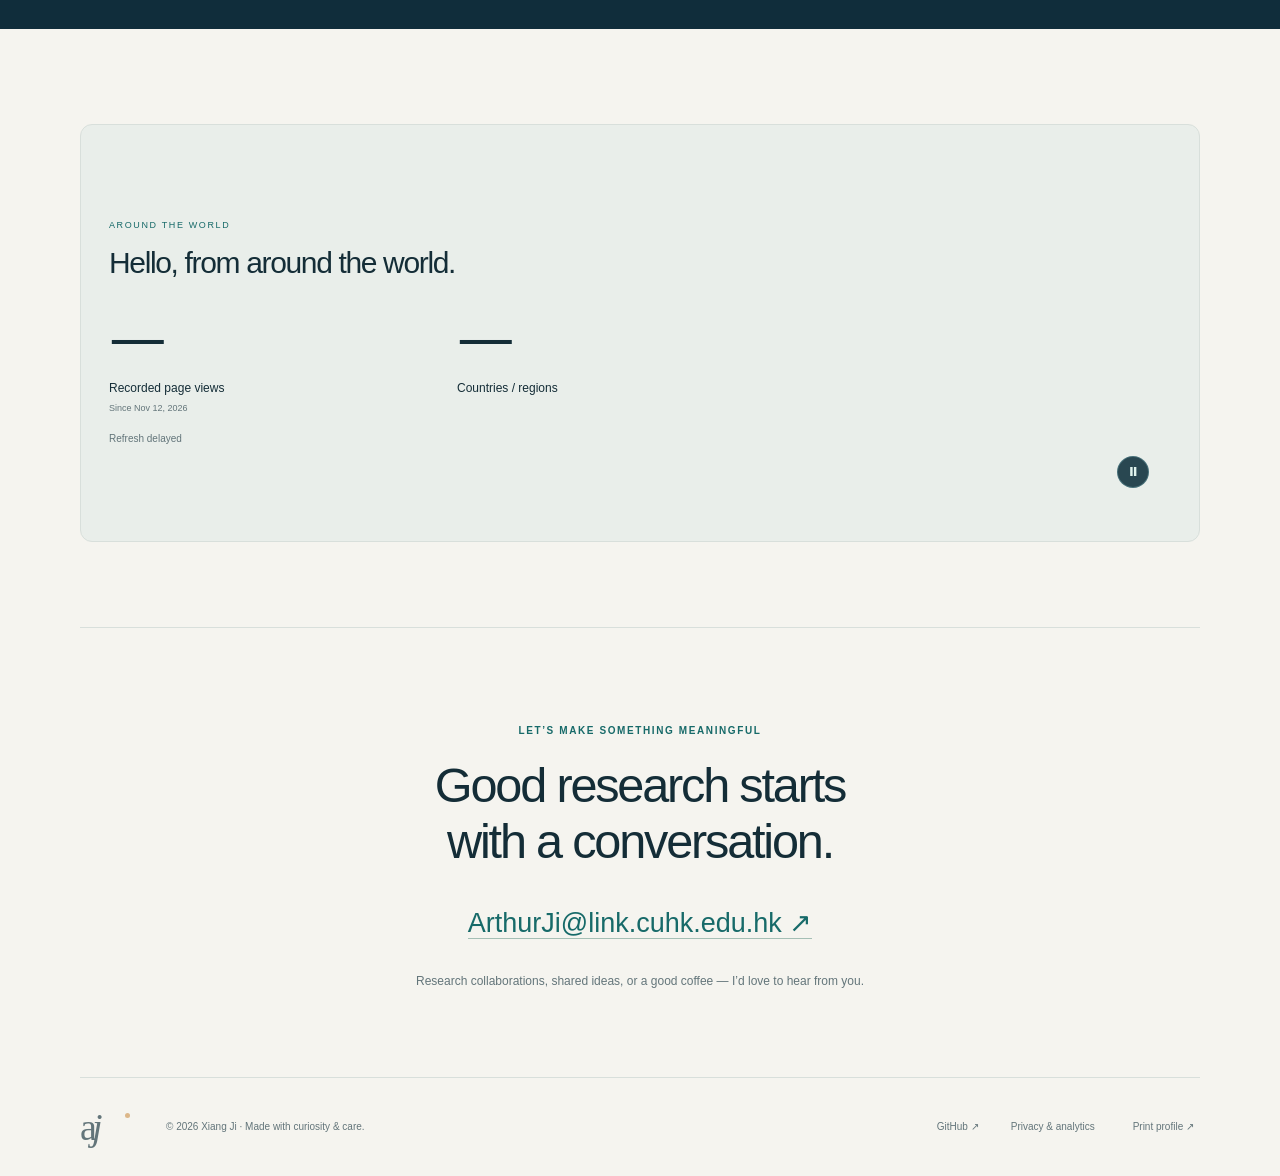
==== commit 1290cd9d: "Show the smart ring in use and simplify award details" ====
--- a/index.html
+++ b/index.html
@@ -1,6 +1,6 @@
 <!doctype html>
 <html lang="en" data-theme="night">
-<head><meta charset="utf-8"><meta name="viewport" content="width=device-width,initial-scale=1"><meta name="description" content="Xiang Ji (Arthur) — PhD researcher at CUHK. AI for health, smart-ring sensing for menstrual health, and dementia screening."><meta name="theme-color" content="#081c2a"><meta property="og:title" content="Xiang Ji · Sensing life, caring for people"><meta property="og:description" content="AI for health. Smart-ring sensing. Human-centred care."><meta property="og:type" content="website"><title>Xiang Ji · AI for Health</title><link rel="icon" href="favicon.svg" type="image/svg+xml"><link rel="canonical" href="https://arthurji-cuhk.github.io/website/"><meta property="og:url" content="https://arthurji-cuhk.github.io/website/"><link rel="stylesheet" href="styles.css"><link rel="stylesheet" href="refinements.css?v=20261113"><link rel="stylesheet" href="research.css?v=20261113b"><link rel="stylesheet" href="gallery.css"><link rel="stylesheet" href="visitor-map.css?v=20261112c"><script src="config.js?v=20261112c" defer></script><script src="content.js?v=20261113b" defer></script><script src="numbers.js?v=20261112d" defer></script><script src="app.js?v=20261113" defer></script><script src="research.js?v=20261113b" defer></script><script src="gallery.js" defer></script><link rel="stylesheet" href="visitor-globe.css?v=20261112"><script src="visitor-globe-geo.js?v=20261112" defer></script><script src="visitor-globe.js?v=20261112" defer></script><script src="visitor-counter.js?v=20261112c" defer></script></head>
+<head><meta charset="utf-8"><meta name="viewport" content="width=device-width,initial-scale=1"><meta name="description" content="Xiang Ji (Arthur) — PhD researcher at CUHK. AI for health, smart-ring sensing for menstrual health, and dementia screening."><meta name="theme-color" content="#081c2a"><meta property="og:title" content="Xiang Ji · Sensing life, caring for people"><meta property="og:description" content="AI for health. Smart-ring sensing. Human-centred care."><meta property="og:type" content="website"><title>Xiang Ji · AI for Health</title><link rel="icon" href="favicon.svg" type="image/svg+xml"><link rel="canonical" href="https://arthurji-cuhk.github.io/website/"><meta property="og:url" content="https://arthurji-cuhk.github.io/website/"><link rel="stylesheet" href="styles.css"><link rel="stylesheet" href="refinements.css?v=20261113c"><link rel="stylesheet" href="research.css?v=20261113c"><link rel="stylesheet" href="gallery.css"><link rel="stylesheet" href="visitor-map.css?v=20261112c"><script src="config.js?v=20261112c" defer></script><script src="content.js?v=20261113c" defer></script><script src="numbers.js?v=20261112d" defer></script><script src="app.js?v=20261113c" defer></script><script src="research.js?v=20261113c" defer></script><script src="gallery.js" defer></script><link rel="stylesheet" href="visitor-globe.css?v=20261112"><script src="visitor-globe-geo.js?v=20261112" defer></script><script src="visitor-globe.js?v=20261112" defer></script><script src="visitor-counter.js?v=20261112c" defer></script></head>
 <body><a class="skip" href="#main">Skip to content</a><div id="progress" aria-hidden="true"><svg class="voyage-wave" viewBox="0 0 1440 12" preserveAspectRatio="none"><path d="M0 7 Q30 1 60 7 T120 7 T180 7 T240 7 T300 7 T360 7 T420 7 T480 7 T540 7 T600 7 T660 7 T720 7 T780 7 T840 7 T900 7 T960 7 T1020 7 T1080 7 T1140 7 T1200 7 T1260 7 T1320 7 T1380 7 T1440 7"/></svg><div id="voyageFill"></div><svg id="voyageBoat" viewBox="0 0 32 30"><path class="sail" d="M16 2v18H3Z M19 6v14h10Z"/><path class="hull" d="M2 22h28l-6 6H9Z"/></svg></div>
 <header><a class="brand" href="#home" aria-label="Arthur Ji home">a<span>j</span><i></i></a><nav aria-label="Main navigation"><a href="#research" data-t="navResearch">Research</a><a href="#publications" data-t="navPubs">Publications</a><a href="#journey" data-t="navJourney">Journey</a><a href="#beyond" data-t="navBeyond">Beyond research</a></nav><div class="tools"><button id="language" aria-label="Switch to Chinese">中文</button><button id="theme" aria-label="Switch colour theme" title="Daylight / Deep sea">☼</button></div></header>
 <main id="main"><section class="hero" id="home"><canvas id="sky" aria-hidden="true"></canvas><div class="hero-grid wrap"><div class="intro"><div class="eyebrow"><span class="status-dot"></span> CUHK · INFORMATION ENGINEERING</div><p class="hello" data-t="hello">Hello, I’m</p><h1 data-t="heroName">Xiang Ji</h1><span class="cn-name">Arthur</span><h2 data-t="tagline">Sensing life.<br><em>Caring for people.</em></h2><p class="lede" data-t="intro">I build AI and sensing systems that listen to the rhythms of everyday life — for women’s health and healthier ageing.</p><p class="position" data-t="position">PhD researcher · The Chinese University of Hong Kong</p><div class="actions"><a class="button primary" href="#research"><span data-t="explore">Explore my research</span> ↘</a><a class="text-link" href="mailto:ArthurJi@link.cuhk.edu.hk"><span data-t="sayHi">Say hello</span> ↗</a></div><div class="hero-notes"><span data-t="heroNote">Human-centred AI</span><span>Physical AI</span><span data-t="heroNote2">Care beyond the clinic</span></div></div><figure class="portrait"><div class="photo-frame"><img src="portrait.jpg" alt="Arthur Ji outdoors beside a bronze bear sculpture" fetchpriority="high" width="1000" height="1500"></div><figcaption><span class="tiny-star">✦</span><span data-t="caption">A researcher. A pianist. An explorer.</span><span>22°N</span></figcaption><div class="orbit-label"><span>AI</span><small>for<br>health</small></div></figure></div><div class="horizon"><svg viewBox="0 0 1440 140" preserveAspectRatio="none" aria-hidden="true"><path d="M0 65 Q180 20 360 60 T720 60 T1080 65 T1440 65 V140 H0Z"/><path d="M0 90 Q240 30 480 83 T960 85 T1440 75"/></svg></div><a class="dive" href="#about"><span data-t="dive">A little deeper</span> ↓</a></section>
@@ -43,12 +43,17 @@
     </div>
     <div class="cycle-demo rx-cycle">
       <span class="rx-visual-label" data-rx="cycleVisual">SMART-RING HEALTH SENSING</span>
-      <div class="rx-smart-ring-stage">
-        <svg class="rx-cycle-orbit" viewBox="0 0 220 220" aria-hidden="true"><circle cx="110" cy="110" r="90"/><circle class="cycle-arc" cx="110" cy="110" r="90"/></svg>
-        <img class="rx-smart-ring-image" src="smart-ring.svg" alt="Polished smart finger ring with an open centre and inner sensors" data-rx-alt="ringAlt" width="440" height="340">
+      <figure class="rx-ring-visual">
+        <img class="rx-ring-worn" src="smart-ring-worn.webp" alt="Illustration of a smart ring worn on a finger" data-rx-alt="ringWornAlt" width="1120" height="700" loading="lazy">
+        <figcaption class="rx-ring-detail">
+          <img class="rx-ring-inset" src="smart-ring.svg" alt="Inner surface of an illustrated smart ring" data-rx-alt="ringAlt" width="440" height="340">
+          <div><strong data-rx="ringDetailTitle">Inside the ring</strong><p data-rx="ringDetailBody">The inner sensing surface rests against the finger to record physiological signals.</p></div>
+        </figcaption>
+      </figure>
+      <div class="rx-cycle-control">
+        <div class="rx-ring-readout"><div><small data-t="cycleDay">CYCLE DAY</small><b id="dayValue">14</b></div><span id="weekdayValue">SUNDAY</span></div>
+        <label class="rx-range-label" for="cycleRange" data-t="cycleLabel">Explore a cycle</label><input id="cycleRange" type="range" min="1" max="28" value="14"><div class="range-ends"><span>01</span><span>28</span></div>
       </div>
-      <div class="rx-ring-readout"><div><small data-t="cycleDay">CYCLE DAY</small><b id="dayValue">14</b></div><span id="weekdayValue">SUNDAY</span></div>
-      <div class="rx-cycle-control"><label for="cycleRange" data-t="cycleLabel">Explore a cycle</label><input id="cycleRange" type="range" min="1" max="28" value="14"><div class="range-ends"><span>01</span><span>28</span></div></div>
       <small class="demo-note" data-t="demoNote">Interactive cycle illustration</small>
     </div>
   </article>
--- a/research.css
+++ b/research.css
@@ -17,21 +17,29 @@
 .research-v2 .rx-count-caption{font-size:10px;line-height:1.5;color:#5b746b;text-align:center}
 .research-v2 .rx-visual-label{font-size:9px;line-height:1.7;letter-spacing:.14em;font-weight:600;color:#607e73}
 .research-v2 .rx-cycle{padding:38px 25px;justify-content:center;background:radial-gradient(ellipse at 45% 42%,#fbfaf0 0,#e2e9df 72%);border-left:1px solid #d5e0d8}
-.research-v2 .rx-cycle .rx-visual-label{text-align:center;margin-bottom:25px;max-width:240px}
-.research-v2 .rx-smart-ring-stage{position:relative;isolation:isolate;width:300px;max-width:100%;height:248px}
-.research-v2 .rx-smart-ring-image{position:absolute;width:330px;max-width:none;height:auto;left:50%;top:-5px;transform:translateX(-50%);z-index:1;filter:drop-shadow(0 12px 9px #285c4320);pointer-events:none}
-.research-v2 .rx-cycle-orbit{position:absolute;width:236px;height:236px;left:50%;top:0;transform:translateX(-50%);opacity:.8}
-.research-v2 .rx-cycle-orbit circle{fill:none;stroke:#bacdbd;stroke-width:1;stroke-dasharray:2 6}
-.research-v2 .rx-cycle-orbit .cycle-arc{stroke:#ad8d55;stroke-width:1.8;stroke-dasharray:565;stroke-dashoffset:282;stroke-linecap:round;transform:rotate(-90deg);transform-origin:center}
-.research-v2 .rx-ring-readout{display:flex;justify-content:space-between;align-items:center;gap:23px;width:224px;max-width:100%;padding:10px 18px;border:1px solid #bfd0bf;border-radius:9px;background:#f9fbf2bd;box-shadow:0 6px 18px #24492d07}
+.research-v2 .rx-cycle .rx-visual-label{text-align:center;margin-bottom:18px;max-width:280px}
+.research-v2 .rx-ring-visual{width:100%;max-width:420px;margin:0}
+.research-v2 .rx-ring-worn{display:block;width:100%;height:auto;border-radius:12px;background:#e4eade;box-shadow:0 8px 22px #1c49320b}
+.research-v2 .rx-ring-detail{position:relative;display:grid;grid-template-columns:90px minmax(0,1fr);gap:13px;align-items:center;margin:15px 0 0;color:#5b735f}
+.research-v2 .rx-ring-detail:before{content:'';position:absolute;left:45px;top:-15px;width:1px;height:15px;background:#afc3aa}
+.research-v2 .rx-ring-inset{display:block;width:90px;height:auto;background:#f6f9f0a8;border:1px solid #c5d4bd;border-radius:9px}
+.research-v2 .rx-ring-detail strong{display:block;font-size:11px;line-height:1.6;font-weight:600;color:#3c654c}
+.research-v2 .rx-ring-detail p{font-size:11px;line-height:1.7;margin:4px 0 0;color:#60735c}
+.research-v2 .rx-ring-readout{display:flex;justify-content:space-between;align-items:center;gap:23px;width:100%;padding:0 0 7px}
 .research-v2 .rx-ring-readout>div{display:flex;align-items:center;gap:12px}
-.research-v2 .rx-ring-readout small{font-size:8px;line-height:1.6;letter-spacing:.1em;max-width:38px;color:#6b8067}
-.research-v2 .rx-ring-readout b{font:32px/1 var(--serif);color:#315b49}
+.research-v2 .rx-ring-readout small{font-size:9px;line-height:1.6;letter-spacing:.1em;color:#6b8067}
+.research-v2 .rx-ring-readout b{font:29px/1 var(--serif);color:#315b49}
 .research-v2 .rx-cycle #weekdayValue{font-size:9px;letter-spacing:.1em;color:#637b5d;white-space:nowrap}
-.research-v2 .rx-cycle-control{text-align:center;margin-top:8px}
-.research-v2 .rx-cycle-control label{display:block;font-size:11px;color:#4b6e62}
-.research-v2 .rx-cycle-control input{display:block;width:210px;height:22px;margin-top:10px}
-.research-v2 .rx-cycle .demo-note{font-size:9px;line-height:1.7;max-width:245px;margin-top:16px}
+.research-v2 .rx-cycle-control{text-align:center;width:100%;max-width:340px;margin-top:23px;padding-top:18px;border-top:1px solid #c5d3bf}
+.research-v2 .rx-cycle-control .rx-range-label{position:absolute;width:1px;height:1px;overflow:hidden;clip-path:inset(50%);white-space:nowrap}
+.research-v2 .rx-cycle-control input{--cycle-progress:48.148%;display:block;appearance:none;-webkit-appearance:none;width:100%;height:28px;margin:0;padding:0;border:0;background:transparent;cursor:ew-resize}
+.research-v2 .rx-cycle-control input::-webkit-slider-runnable-track{height:5px;border-radius:8px;background:linear-gradient(to right,#698f73 0 var(--cycle-progress),#cfdbca var(--cycle-progress) 100%)}
+.research-v2 .rx-cycle-control input::-webkit-slider-thumb{appearance:none;-webkit-appearance:none;width:16px;height:16px;margin-top:-5.5px;border:2px solid #587b60;border-radius:50%;background:#f7fbef;box-shadow:0 2px 5px #274a2f24}
+.research-v2 .rx-cycle-control input::-moz-range-track{height:5px;border:0;border-radius:8px;background:#cfdbca}
+.research-v2 .rx-cycle-control input::-moz-range-progress{height:5px;border-radius:8px;background:#698f73}
+.research-v2 .rx-cycle-control input::-moz-range-thumb{width:12px;height:12px;border:2px solid #587b60;border-radius:50%;background:#f7fbef;box-shadow:0 2px 5px #274a2f24}
+.research-v2 .rx-cycle-control .range-ends{width:100%;font-size:9px;color:#738368}
+.research-v2 .rx-cycle .demo-note{font-size:9px;line-height:1.7;max-width:245px;margin-top:12px}
 .research-v2 .rx-ageing{grid-template-columns:1.08fr 1fr;background:#e8edf0;border-color:#d7e0e4;margin-top:30px}
 .research-v2 .rx-ageing .rx-story-copy{align-self:center}
 .research-v2 .rx-hk{background:#102d3b;padding:30px 28px 25px;color:#d4e9e4;display:flex;flex-direction:column;justify-content:center;overflow:hidden}
@@ -140,7 +148,7 @@
 html[data-theme="day"] .research-v2 .rx-hk{box-shadow:inset 0 0 0 1px #163a4420}
 html[data-theme="day"] .research-v2 .rx-evidence{background:#fcfcf8}
 @media(max-width:950px){.research-v2 .rx-story-copy{padding:32px 28px}.research-v2 .rx-count-disc{width:112px;height:112px}.research-v2 .rx-count-disc strong{font-size:40px}.research-v2 .rx-cohort{gap:20px}.research-v2 .rx-cycle{padding:32px 18px}.research-v2 .rx-hk{padding:25px 22px}.research-v2 .rx-deployment{gap:12px}.research-v2 .rx-deployment>strong{font-size:55px}.research-v2 .rx-deployment b{font-size:11px}.research-v2 .rx-evidence{padding:27px 25px 22px}.research-v2 .rx-evidence-body{grid-template-columns:minmax(0,1fr) 190px;gap:20px}.research-v2 .rx-evidence-status{padding:16px}}
-@media(max-width:760px){.research-v2 .rx-story,.research-v2 .rx-ageing{grid-template-columns:1fr}.research-v2 .rx-story-copy{padding:32px}.research-v2 .rx-story h3{font-size:33px}.research-v2 .rx-story-copy>p{max-width:none}.research-v2 .rx-cycle{border-left:0;border-top:1px solid #d5e0d8;padding:28px 20px}.research-v2 .rx-cycle .rx-visual-label{margin-bottom:17px}.research-v2 .rx-smart-ring-stage{height:230px}.research-v2 .rx-smart-ring-image{width:305px;top:-5px}.research-v2 .rx-cycle-orbit{width:220px;height:220px}.research-v2 .rx-cohort{gap:30px}.research-v2 .rx-count-disc{width:120px;height:120px}.research-v2 .rx-hk{padding:28px 30px}.research-v2 .rx-hk img{max-width:480px;align-self:center}.research-v2 .rx-deployment{margin-top:18px;gap:22px}.research-v2 .rx-deployment>strong{font-size:62px}.research-v2 .rx-deployment b{font-size:13px}.research-v2 .rx-deployment div>span{max-width:none}.research-v2 .rx-evidence-heading{display:block}.research-v2 .rx-synthetic-badge{display:inline-block;margin-top:15px}.research-v2 .rx-evidence-body{grid-template-columns:1fr;gap:22px}.research-v2 .rx-evidence-status{min-height:0;display:grid;grid-template-columns:90px 1fr;column-gap:18px}.research-v2 .rx-status-kicker{grid-column:1;grid-row:1}.research-v2 .rx-window-count{grid-column:1;grid-row:2 / span 2;align-self:start}.research-v2 .rx-evidence-status h4{grid-column:2;grid-row:1;margin:0}.research-v2 .rx-evidence-status p{grid-column:2;grid-row:2;margin-top:7px}.research-v2 .rx-status-foot{grid-column:2;grid-row:3}.research-v2 .rx-grid-row{grid-template-columns:83px repeat(26,minmax(5px,1fr))}}
+@media(max-width:760px){.research-v2 .rx-story,.research-v2 .rx-ageing{grid-template-columns:1fr}.research-v2 .rx-story-copy{padding:32px}.research-v2 .rx-story h3{font-size:33px}.research-v2 .rx-story-copy>p{max-width:none}.research-v2 .rx-cycle{border-left:0;border-top:1px solid #d5e0d8;padding:28px 20px}.research-v2 .rx-cycle .rx-visual-label{margin-bottom:17px}.research-v2 .rx-ring-visual{max-width:420px}.research-v2 .rx-ring-detail{grid-template-columns:84px minmax(0,1fr);gap:12px}.research-v2 .rx-ring-inset{width:84px}.research-v2 .rx-ring-detail:before{left:42px}.research-v2 .rx-cohort{gap:30px}.research-v2 .rx-count-disc{width:120px;height:120px}.research-v2 .rx-hk{padding:28px 30px}.research-v2 .rx-hk img{max-width:480px;align-self:center}.research-v2 .rx-deployment{margin-top:18px;gap:22px}.research-v2 .rx-deployment>strong{font-size:62px}.research-v2 .rx-deployment b{font-size:13px}.research-v2 .rx-deployment div>span{max-width:none}.research-v2 .rx-evidence-heading{display:block}.research-v2 .rx-synthetic-badge{display:inline-block;margin-top:15px}.research-v2 .rx-evidence-body{grid-template-columns:1fr;gap:22px}.research-v2 .rx-evidence-status{min-height:0;display:grid;grid-template-columns:90px 1fr;column-gap:18px}.research-v2 .rx-status-kicker{grid-column:1;grid-row:1}.research-v2 .rx-window-count{grid-column:1;grid-row:2 / span 2;align-self:start}.research-v2 .rx-evidence-status h4{grid-column:2;grid-row:1;margin:0}.research-v2 .rx-evidence-status p{grid-column:2;grid-row:2;margin-top:7px}.research-v2 .rx-status-foot{grid-column:2;grid-row:3}.research-v2 .rx-grid-row{grid-template-columns:83px repeat(26,minmax(5px,1fr))}}
 @media(max-width:420px){.research-v2 .rx-story-copy{padding:27px 24px}.research-v2 .rx-kicker{gap:10px}.research-v2 .rx-kicker .project-number{font-size:8px}.research-v2 .rx-person-icon{width:29px}.research-v2 .rx-story h3{font-size:30px}.research-v2 .rx-cohort{gap:23px;justify-content:center}.research-v2 .rx-count-disc{width:108px;height:108px}.research-v2 .rx-count-caption{font-size:9px}.research-v2 .rx-hk{padding:25px 20px}.research-v2 .rx-deployment{gap:17px}.research-v2 .rx-deployment>strong{font-size:56px}.research-v2 .rx-deployment b{font-size:11px}.research-v2 .rx-deployment div>span{font-size:8px}.research-v2 .rx-evidence{padding:24px 19px 19px}.research-v2 .rx-evidence-heading h3{font-size:23px}.research-v2 .rx-scenarios{gap:5px}.research-v2 .rx-scenarios button{padding:8px 9px;font-size:9px}.research-v2 .rx-evidence-status{grid-template-columns:75px 1fr;gap:5px 12px;padding:15px}.research-v2 .rx-status-kicker{font-size:7px;line-height:1.5}.research-v2 .rx-evidence-status h4{font-size:11px}.research-v2 .rx-window-count strong{font-size:30px}.research-v2 .rx-demo-disclaimer{font-size:8px}}
 @media(prefers-reduced-motion:reduce){.research-v2 *{transition:none!important}}
 @media(pointer:coarse){.research-v2 .rx-window-controls button{width:44px;min-height:44px}}
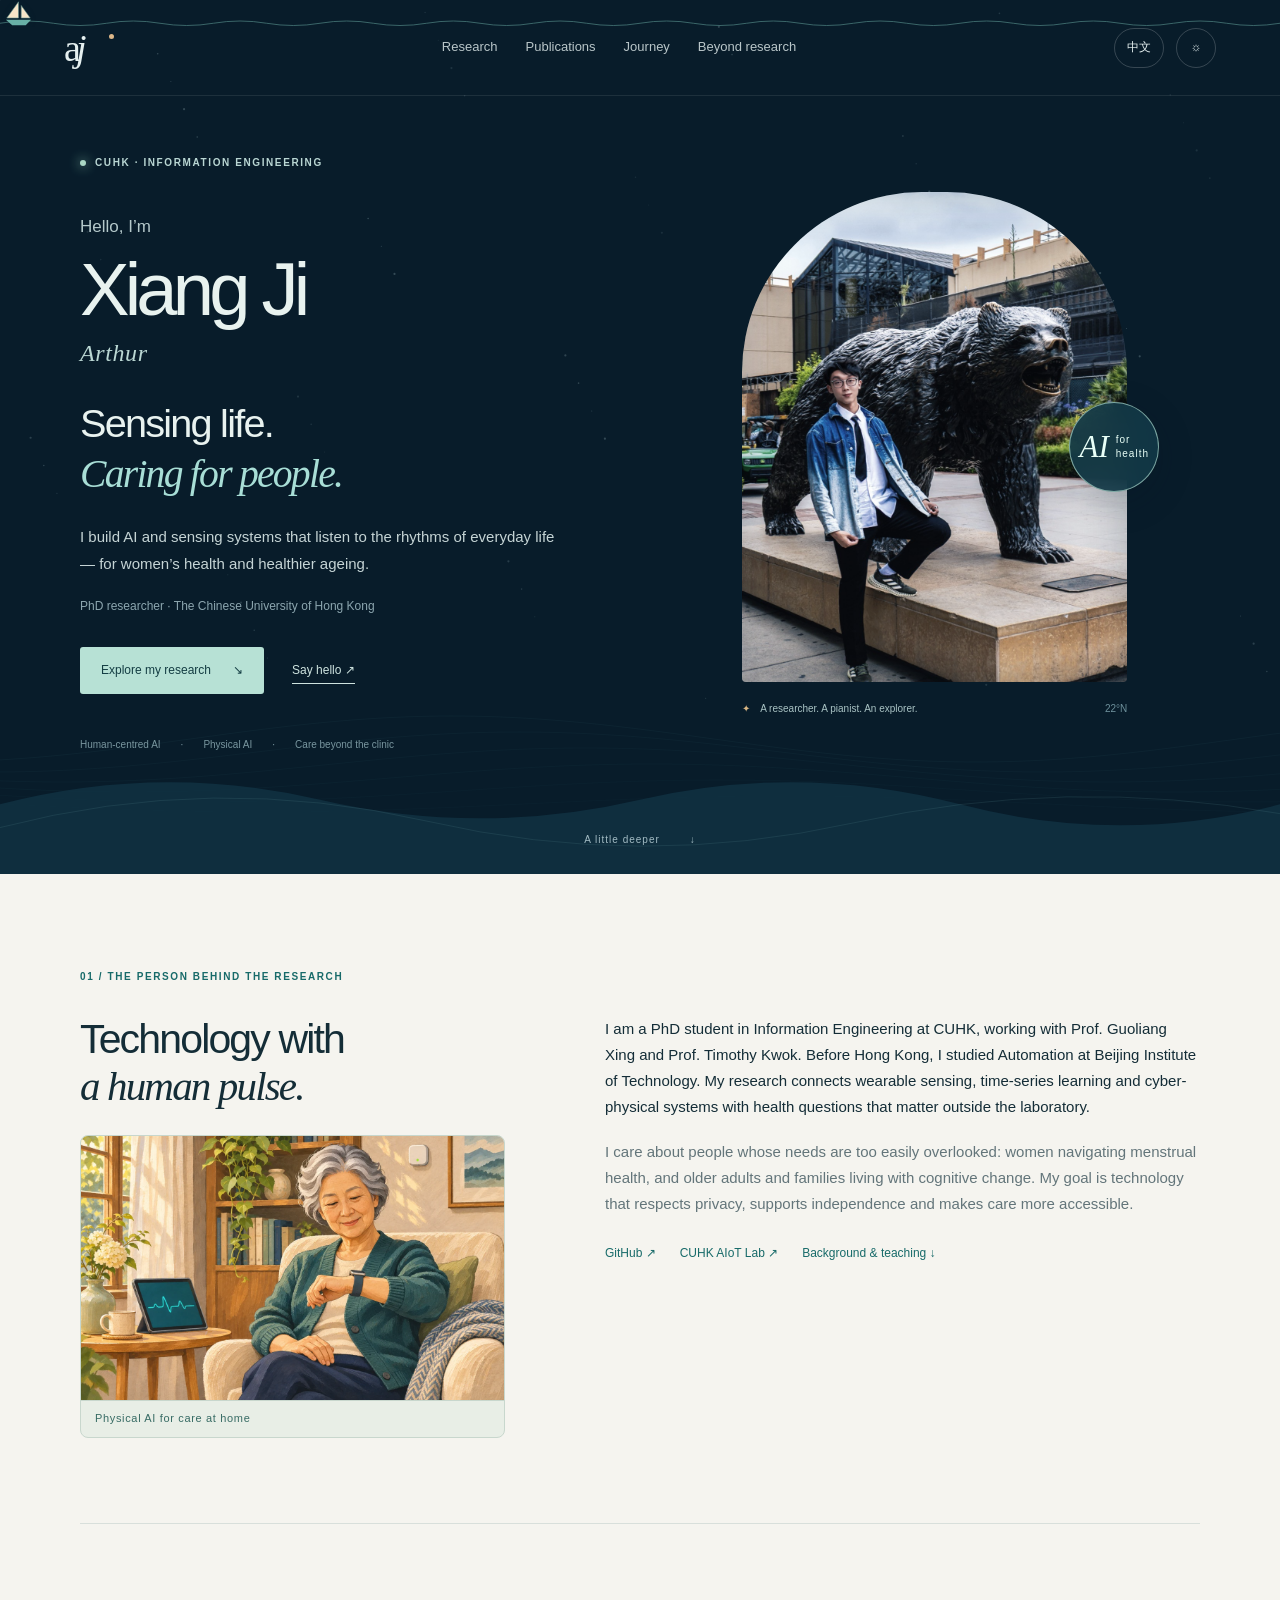
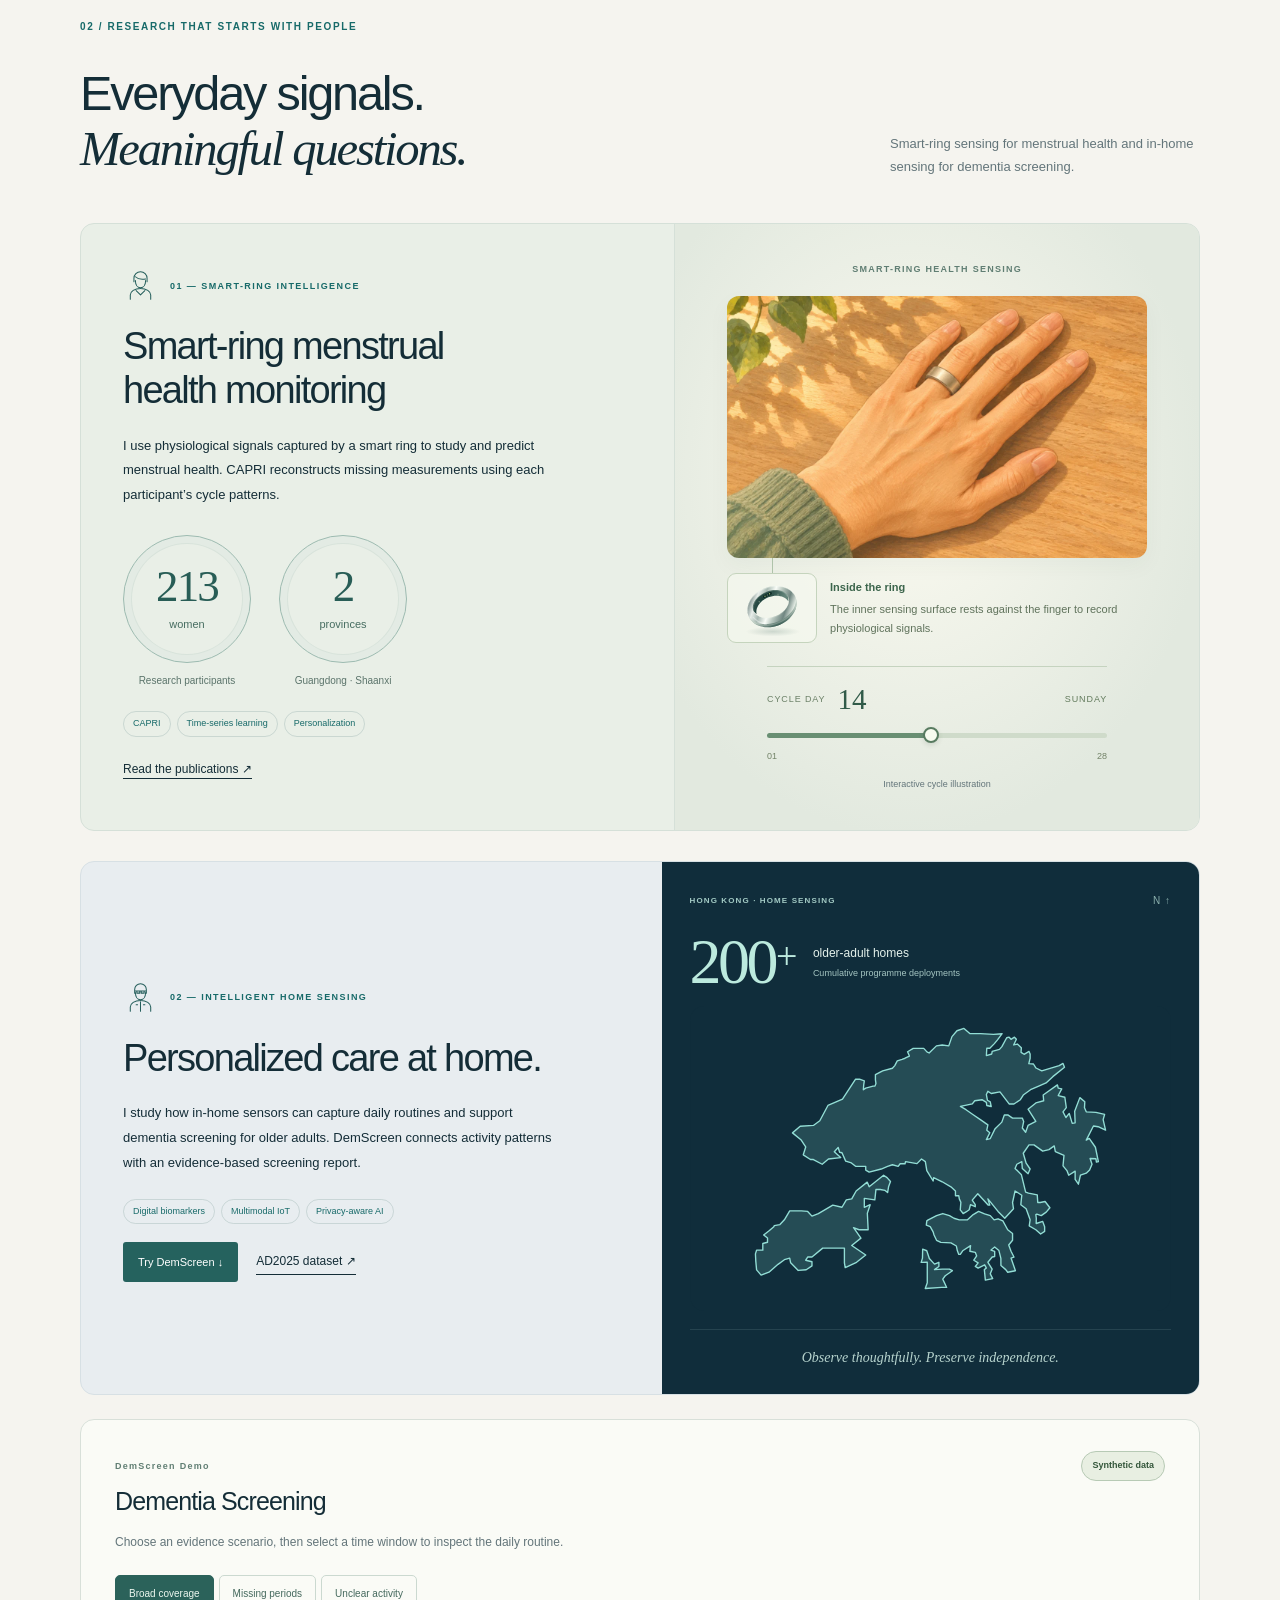
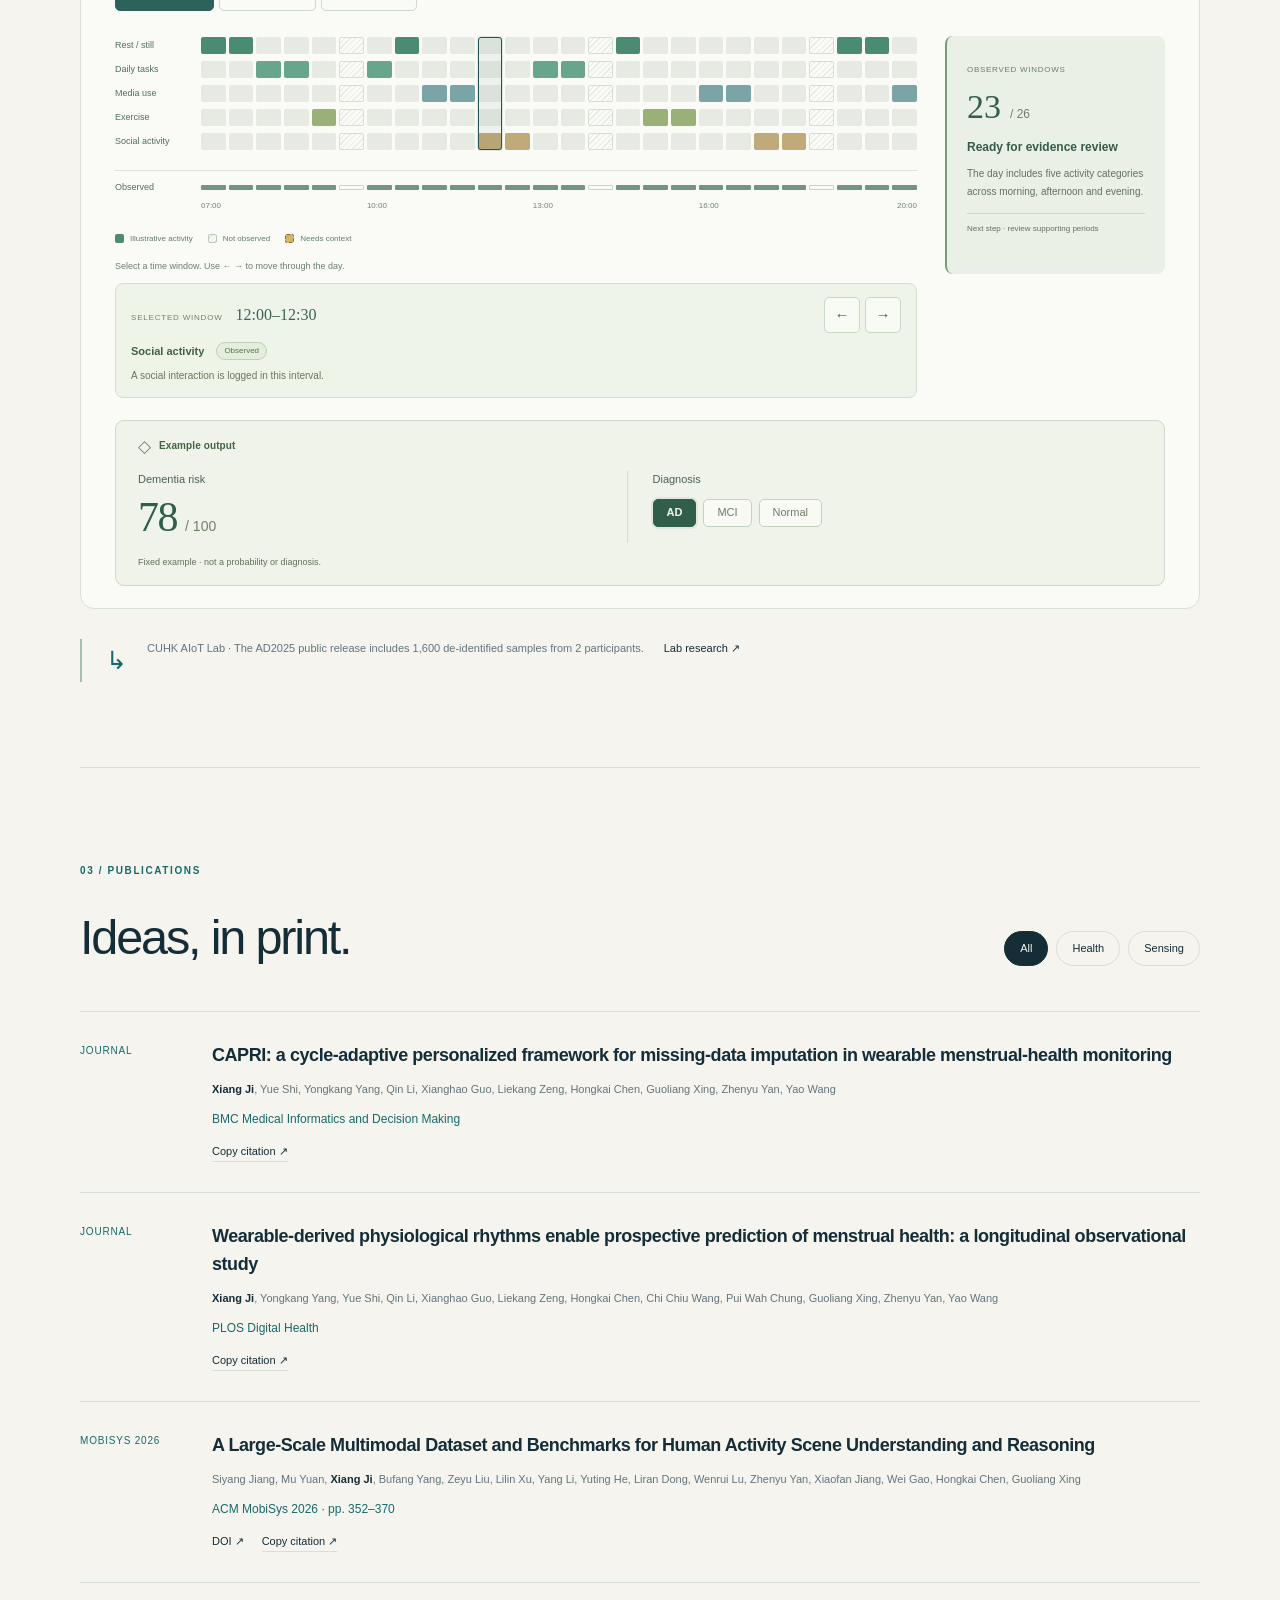
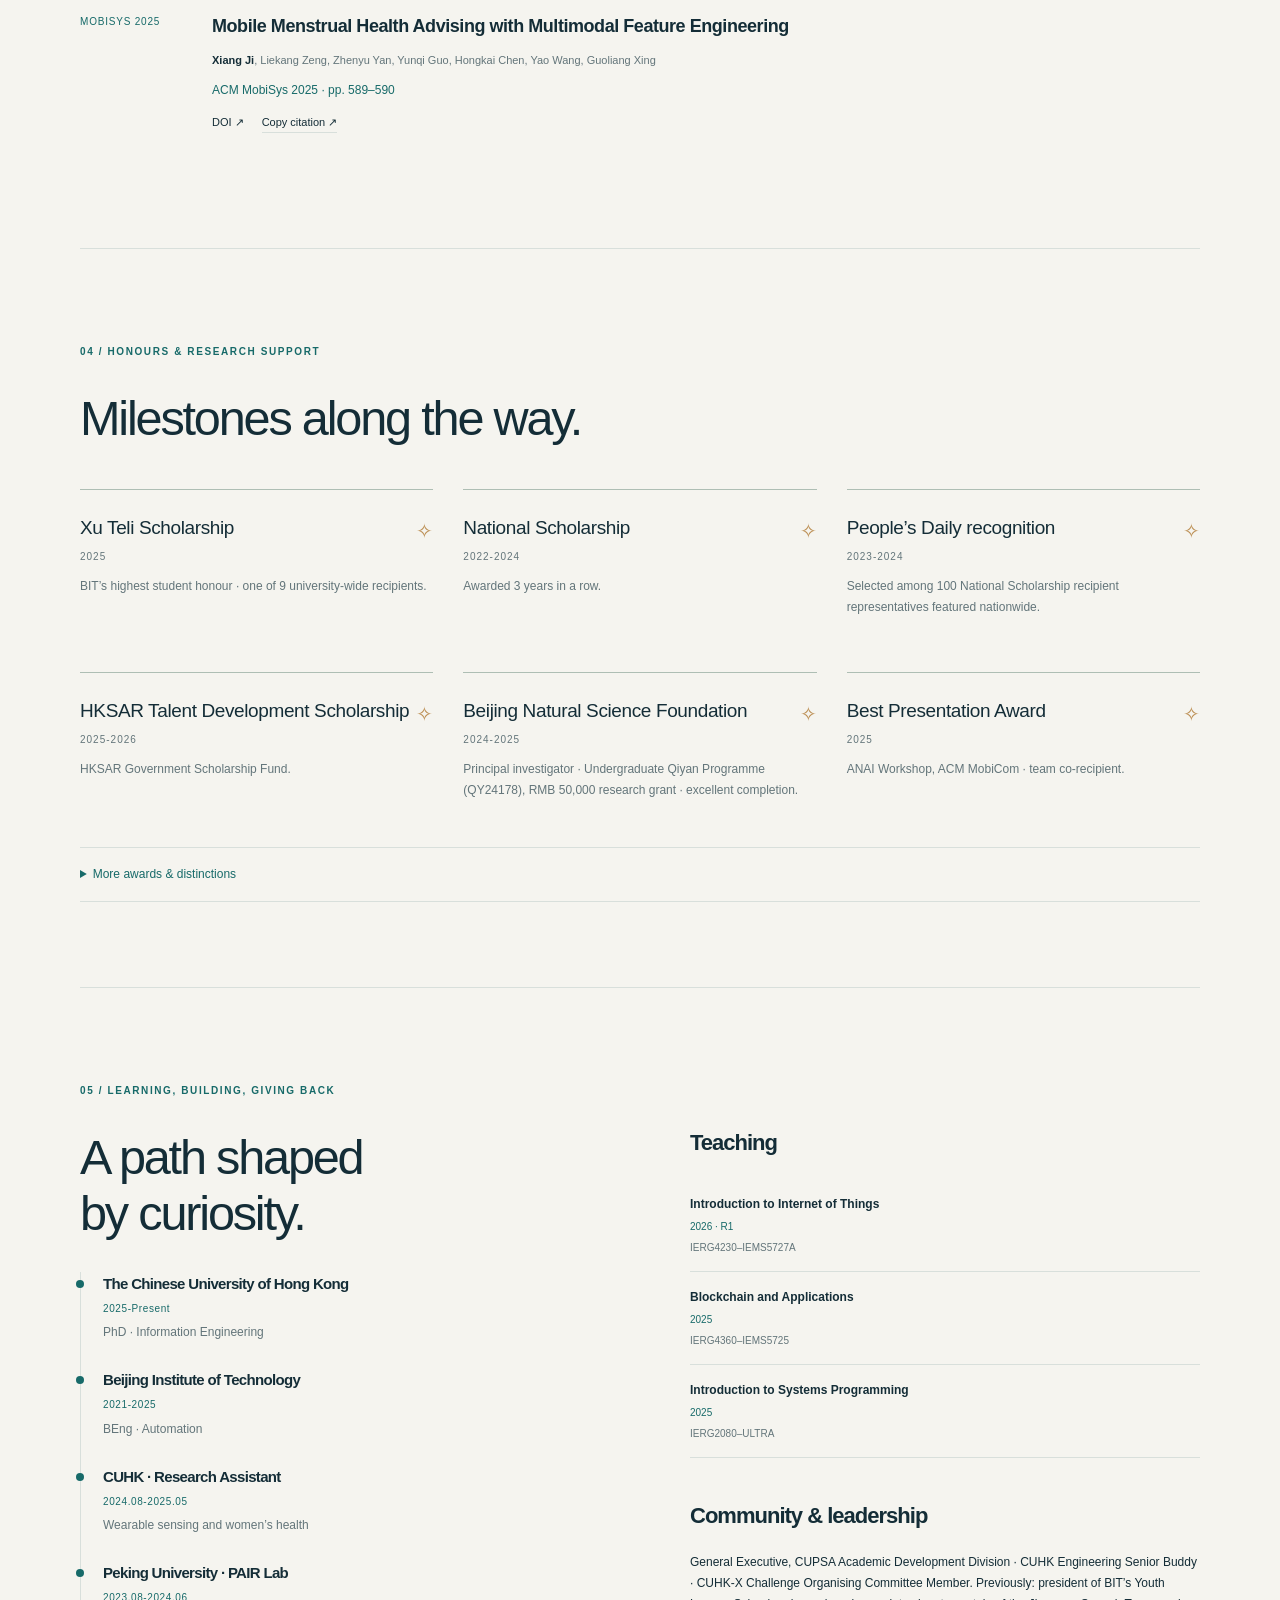
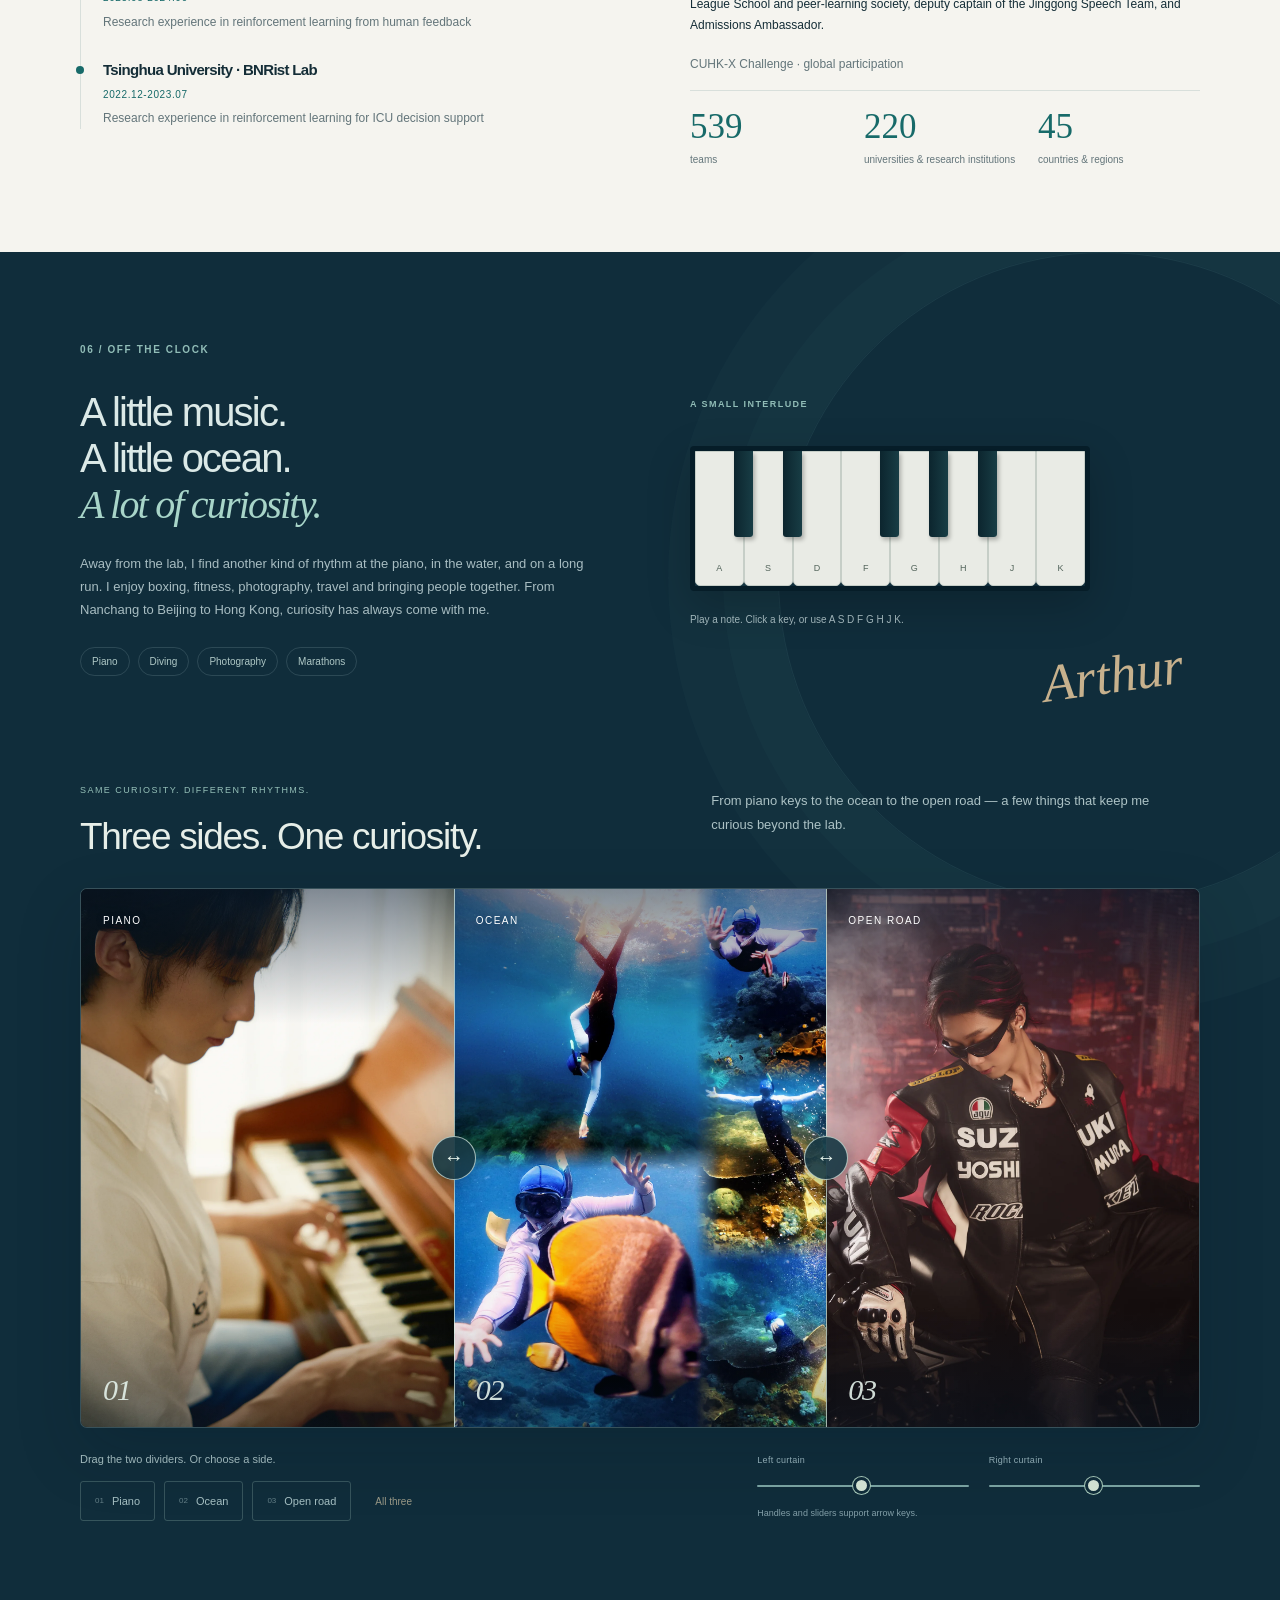
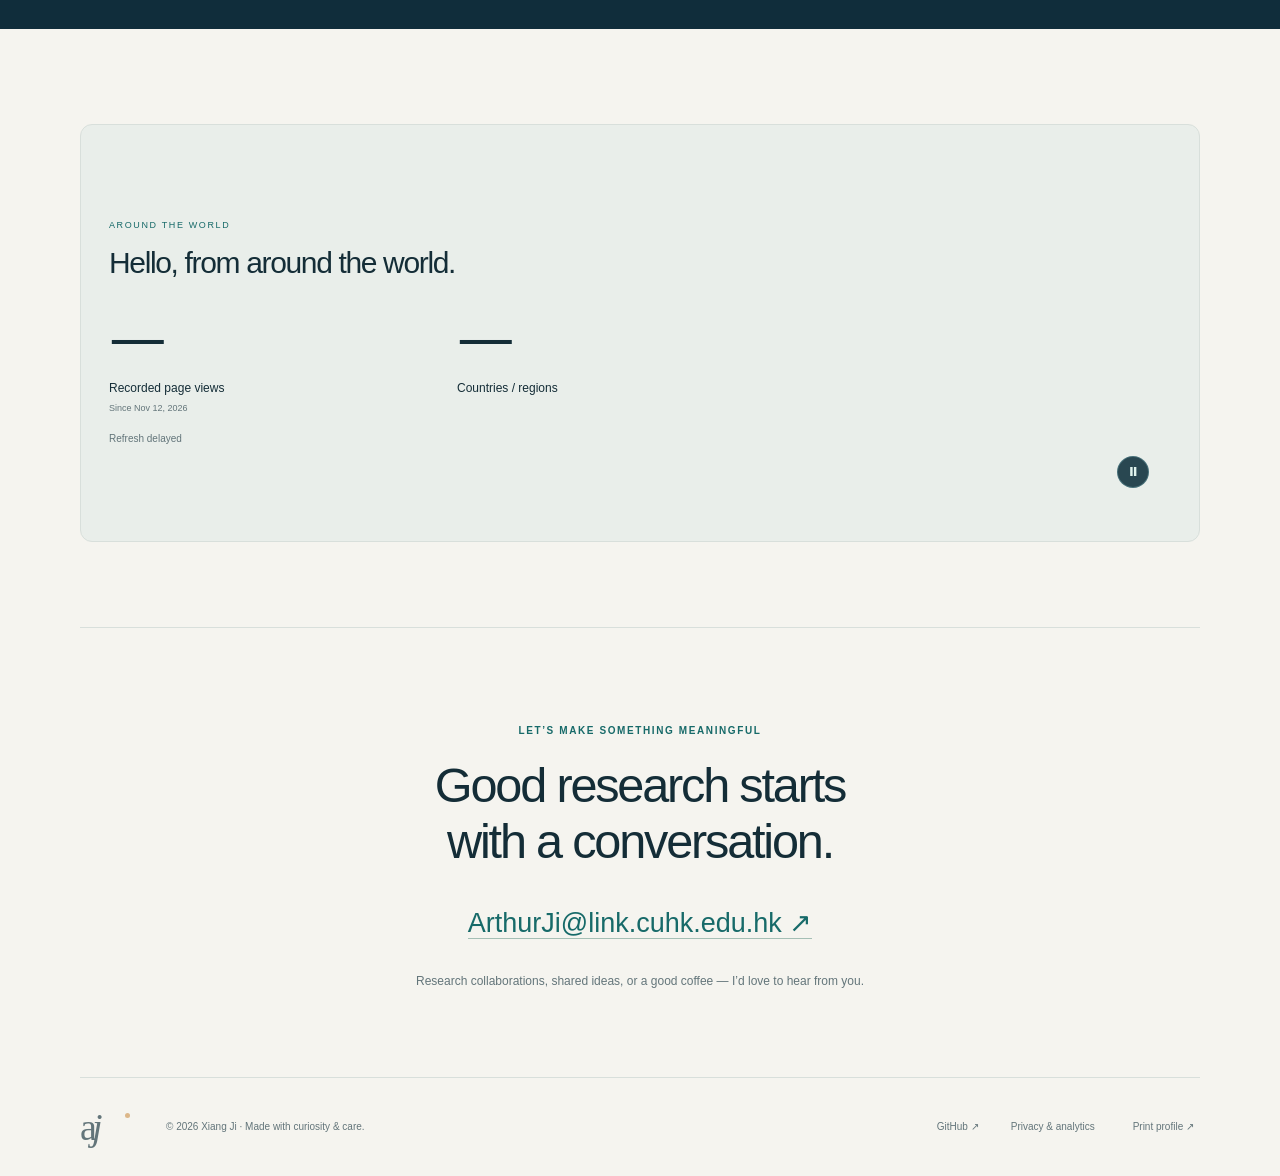
==== commit b68a0ac5: "Match the BIT scholarship years to other award dates" ====
--- a/index.html
+++ b/index.html
@@ -1,6 +1,6 @@
 <!doctype html>
 <html lang="en" data-theme="night">
-<head><meta charset="utf-8"><meta name="viewport" content="width=device-width,initial-scale=1"><meta name="description" content="Xiang Ji (Arthur) — PhD researcher at CUHK. AI for health, smart-ring sensing for menstrual health, and dementia screening."><meta name="theme-color" content="#081c2a"><meta property="og:title" content="Xiang Ji · Sensing life, caring for people"><meta property="og:description" content="AI for health. Smart-ring sensing. Human-centred care."><meta property="og:type" content="website"><title>Xiang Ji · AI for Health</title><link rel="icon" href="favicon.svg" type="image/svg+xml"><link rel="canonical" href="https://arthurji-cuhk.github.io/website/"><meta property="og:url" content="https://arthurji-cuhk.github.io/website/"><link rel="stylesheet" href="styles.css"><link rel="stylesheet" href="refinements.css?v=20261113c"><link rel="stylesheet" href="research.css?v=20261113c"><link rel="stylesheet" href="gallery.css"><link rel="stylesheet" href="visitor-map.css?v=20261112c"><script src="config.js?v=20261112c" defer></script><script src="content.js?v=20261113c" defer></script><script src="numbers.js?v=20261112d" defer></script><script src="app.js?v=20261113c" defer></script><script src="research.js?v=20261113c" defer></script><script src="gallery.js" defer></script><link rel="stylesheet" href="visitor-globe.css?v=20261112"><script src="visitor-globe-geo.js?v=20261112" defer></script><script src="visitor-globe.js?v=20261112" defer></script><script src="visitor-counter.js?v=20261112c" defer></script></head>
+<head><meta charset="utf-8"><meta name="viewport" content="width=device-width,initial-scale=1"><meta name="description" content="Xiang Ji (Arthur) — PhD researcher at CUHK. AI for health, smart-ring sensing for menstrual health, and dementia screening."><meta name="theme-color" content="#081c2a"><meta property="og:title" content="Xiang Ji · Sensing life, caring for people"><meta property="og:description" content="AI for health. Smart-ring sensing. Human-centred care."><meta property="og:type" content="website"><title>Xiang Ji · AI for Health</title><link rel="icon" href="favicon.svg" type="image/svg+xml"><link rel="canonical" href="https://arthurji-cuhk.github.io/website/"><meta property="og:url" content="https://arthurji-cuhk.github.io/website/"><link rel="stylesheet" href="styles.css"><link rel="stylesheet" href="refinements.css?v=20261113d"><link rel="stylesheet" href="research.css?v=20261113c"><link rel="stylesheet" href="gallery.css"><link rel="stylesheet" href="visitor-map.css?v=20261112c"><script src="config.js?v=20261112c" defer></script><script src="content.js?v=20261113c" defer></script><script src="numbers.js?v=20261112d" defer></script><script src="app.js?v=20261113d" defer></script><script src="research.js?v=20261113c" defer></script><script src="gallery.js" defer></script><link rel="stylesheet" href="visitor-globe.css?v=20261112"><script src="visitor-globe-geo.js?v=20261112" defer></script><script src="visitor-globe.js?v=20261112" defer></script><script src="visitor-counter.js?v=20261112c" defer></script></head>
 <body><a class="skip" href="#main">Skip to content</a><div id="progress" aria-hidden="true"><svg class="voyage-wave" viewBox="0 0 1440 12" preserveAspectRatio="none"><path d="M0 7 Q30 1 60 7 T120 7 T180 7 T240 7 T300 7 T360 7 T420 7 T480 7 T540 7 T600 7 T660 7 T720 7 T780 7 T840 7 T900 7 T960 7 T1020 7 T1080 7 T1140 7 T1200 7 T1260 7 T1320 7 T1380 7 T1440 7"/></svg><div id="voyageFill"></div><svg id="voyageBoat" viewBox="0 0 32 30"><path class="sail" d="M16 2v18H3Z M19 6v14h10Z"/><path class="hull" d="M2 22h28l-6 6H9Z"/></svg></div>
 <header><a class="brand" href="#home" aria-label="Arthur Ji home">a<span>j</span><i></i></a><nav aria-label="Main navigation"><a href="#research" data-t="navResearch">Research</a><a href="#publications" data-t="navPubs">Publications</a><a href="#journey" data-t="navJourney">Journey</a><a href="#beyond" data-t="navBeyond">Beyond research</a></nav><div class="tools"><button id="language" aria-label="Switch to Chinese">中文</button><button id="theme" aria-label="Switch colour theme" title="Daylight / Deep sea">☼</button></div></header>
 <main id="main"><section class="hero" id="home"><canvas id="sky" aria-hidden="true"></canvas><div class="hero-grid wrap"><div class="intro"><div class="eyebrow"><span class="status-dot"></span> CUHK · INFORMATION ENGINEERING</div><p class="hello" data-t="hello">Hello, I’m</p><h1 data-t="heroName">Xiang Ji</h1><span class="cn-name">Arthur</span><h2 data-t="tagline">Sensing life.<br><em>Caring for people.</em></h2><p class="lede" data-t="intro">I build AI and sensing systems that listen to the rhythms of everyday life — for women’s health and healthier ageing.</p><p class="position" data-t="position">PhD researcher · The Chinese University of Hong Kong</p><div class="actions"><a class="button primary" href="#research"><span data-t="explore">Explore my research</span> ↘</a><a class="text-link" href="mailto:ArthurJi@link.cuhk.edu.hk"><span data-t="sayHi">Say hello</span> ↗</a></div><div class="hero-notes"><span data-t="heroNote">Human-centred AI</span><span>Physical AI</span><span data-t="heroNote2">Care beyond the clinic</span></div></div><figure class="portrait"><div class="photo-frame"><img src="portrait.jpg" alt="Arthur Ji outdoors beside a bronze bear sculpture" fetchpriority="high" width="1000" height="1500"></div><figcaption><span class="tiny-star">✦</span><span data-t="caption">A researcher. A pianist. An explorer.</span><span>22°N</span></figcaption><div class="orbit-label"><span>AI</span><small>for<br>health</small></div></figure></div><div class="horizon"><svg viewBox="0 0 1440 140" preserveAspectRatio="none" aria-hidden="true"><path d="M0 65 Q180 20 360 60 T720 60 T1080 65 T1440 65 V140 H0Z"/><path d="M0 90 Q240 30 480 83 T960 85 T1440 75"/></svg></div><a class="dive" href="#about"><span data-t="dive">A little deeper</span> ↓</a></section>
--- a/refinements.css
+++ b/refinements.css
@@ -41,6 +41,7 @@
 .honor h3{margin:0 22px 6px 0}.honor .year{display:block;margin-bottom:10px;font-variant-numeric:tabular-nums}
 #moreAwards .award-title{display:block;color:var(--ink)}
 #moreAwards .entry-date{display:block;margin-top:4px;color:var(--accent);font-size:10px;letter-spacing:.06em;font-variant-numeric:tabular-nums}
+#moreAwards .entry-date-inline{display:inline;margin:0}
 .timeline h3{margin:0 0 4px}.timeline time{display:block;margin-bottom:5px;font-variant-numeric:tabular-nums}
 .teaching p{grid-template-columns:minmax(0,1fr);gap:3px}
 .teaching time{grid-row:auto;font-variant-numeric:tabular-nums}
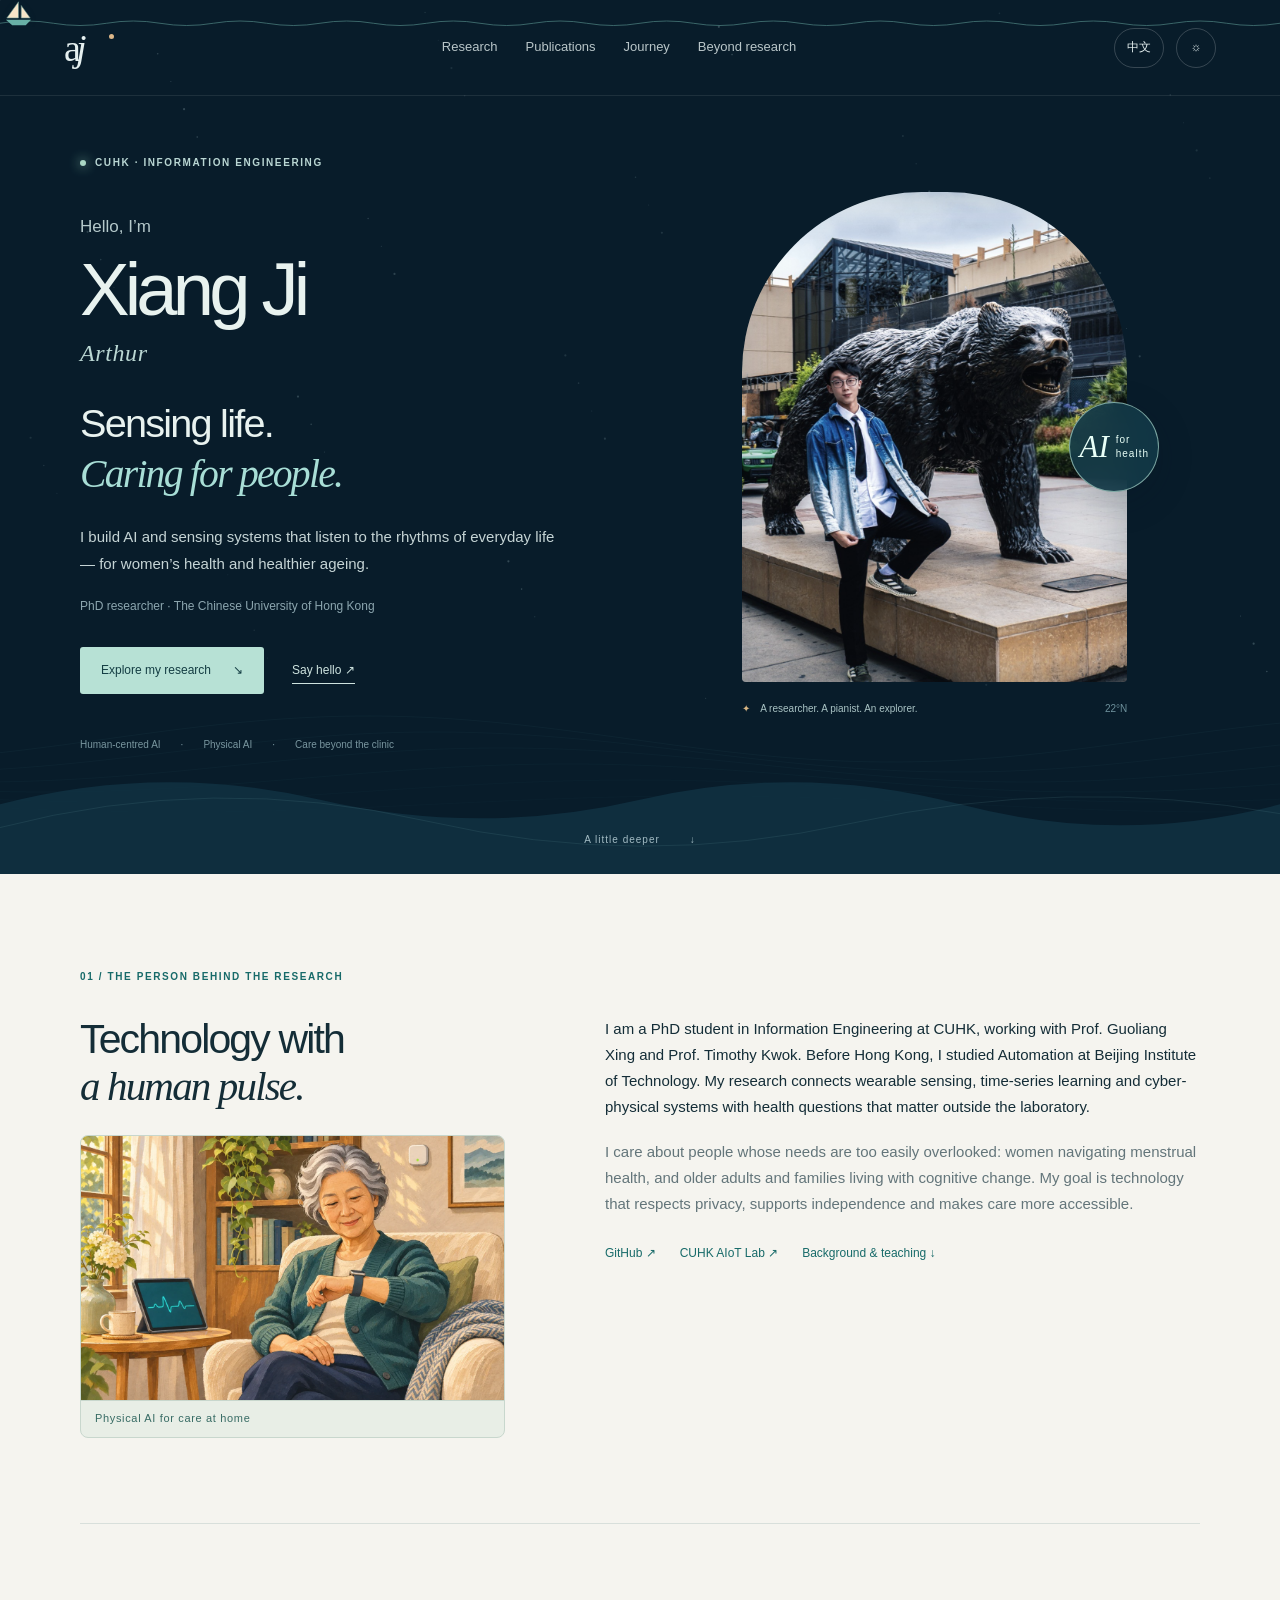
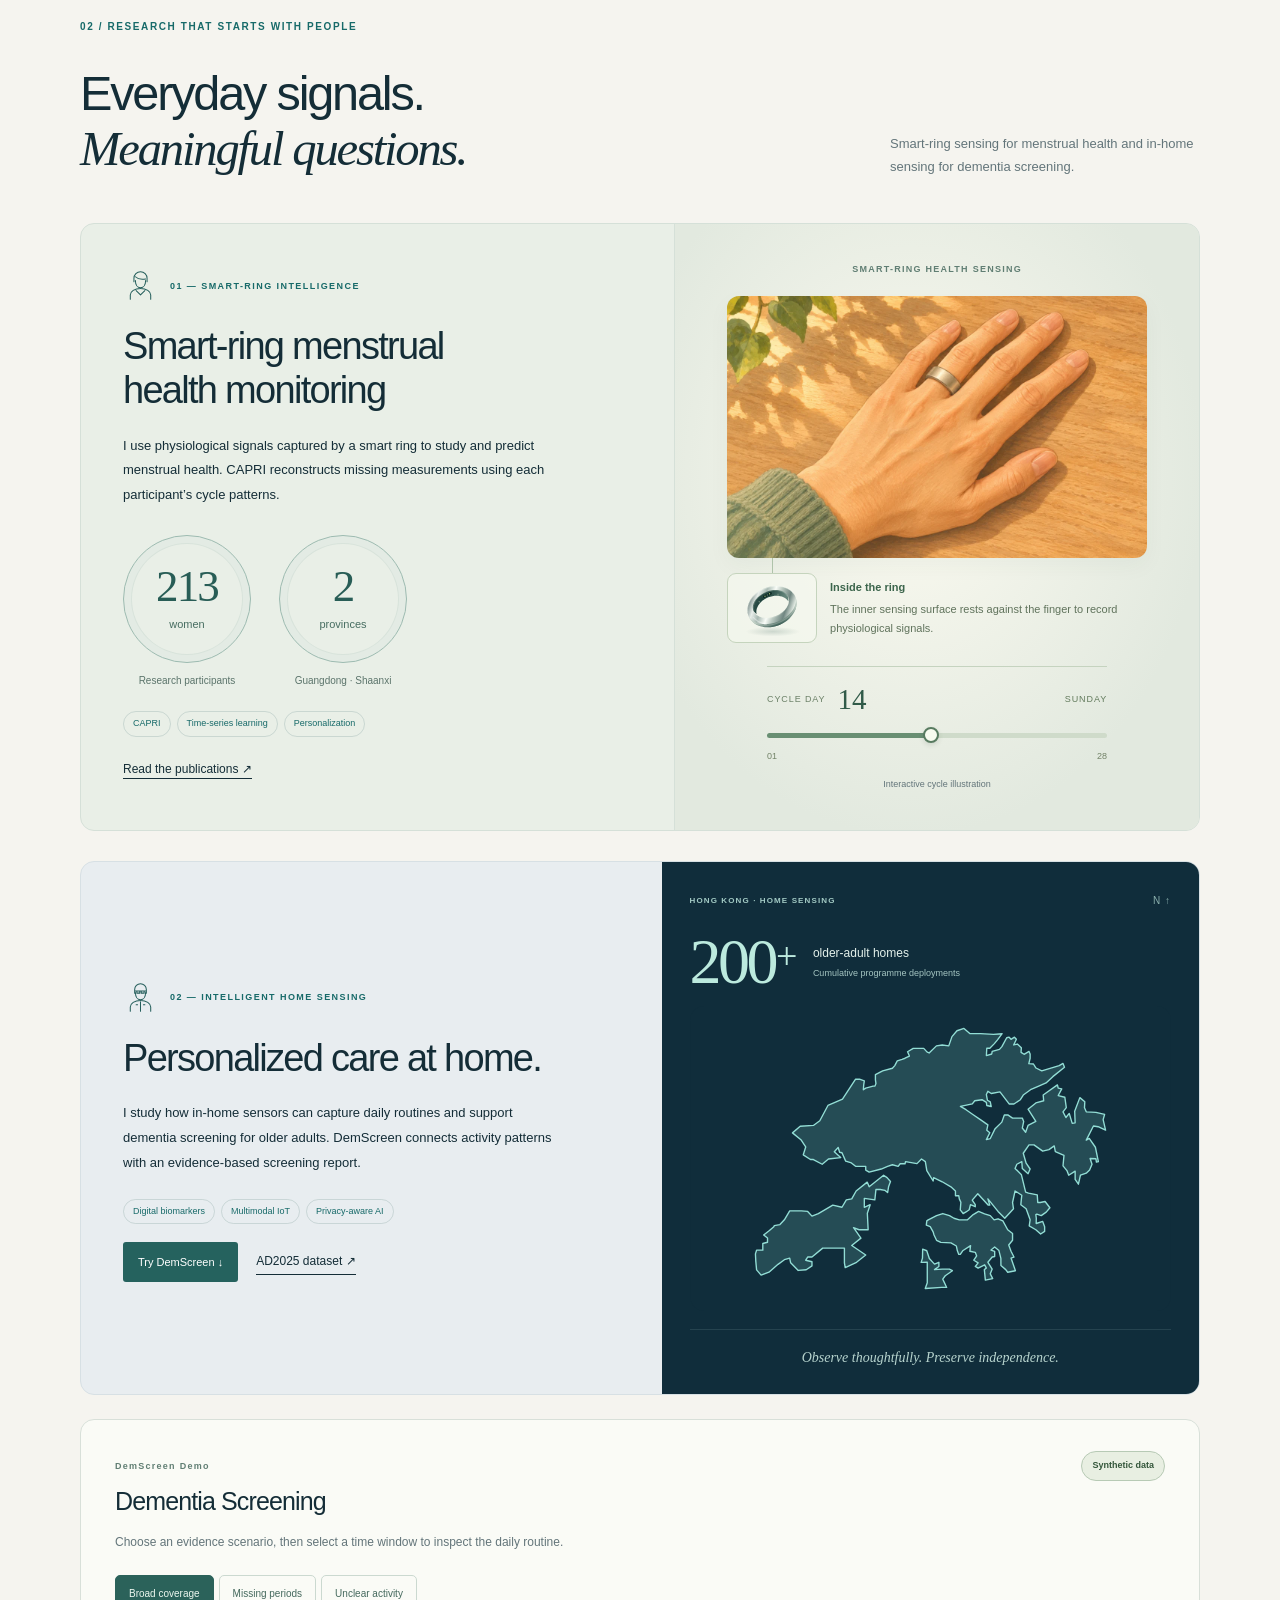
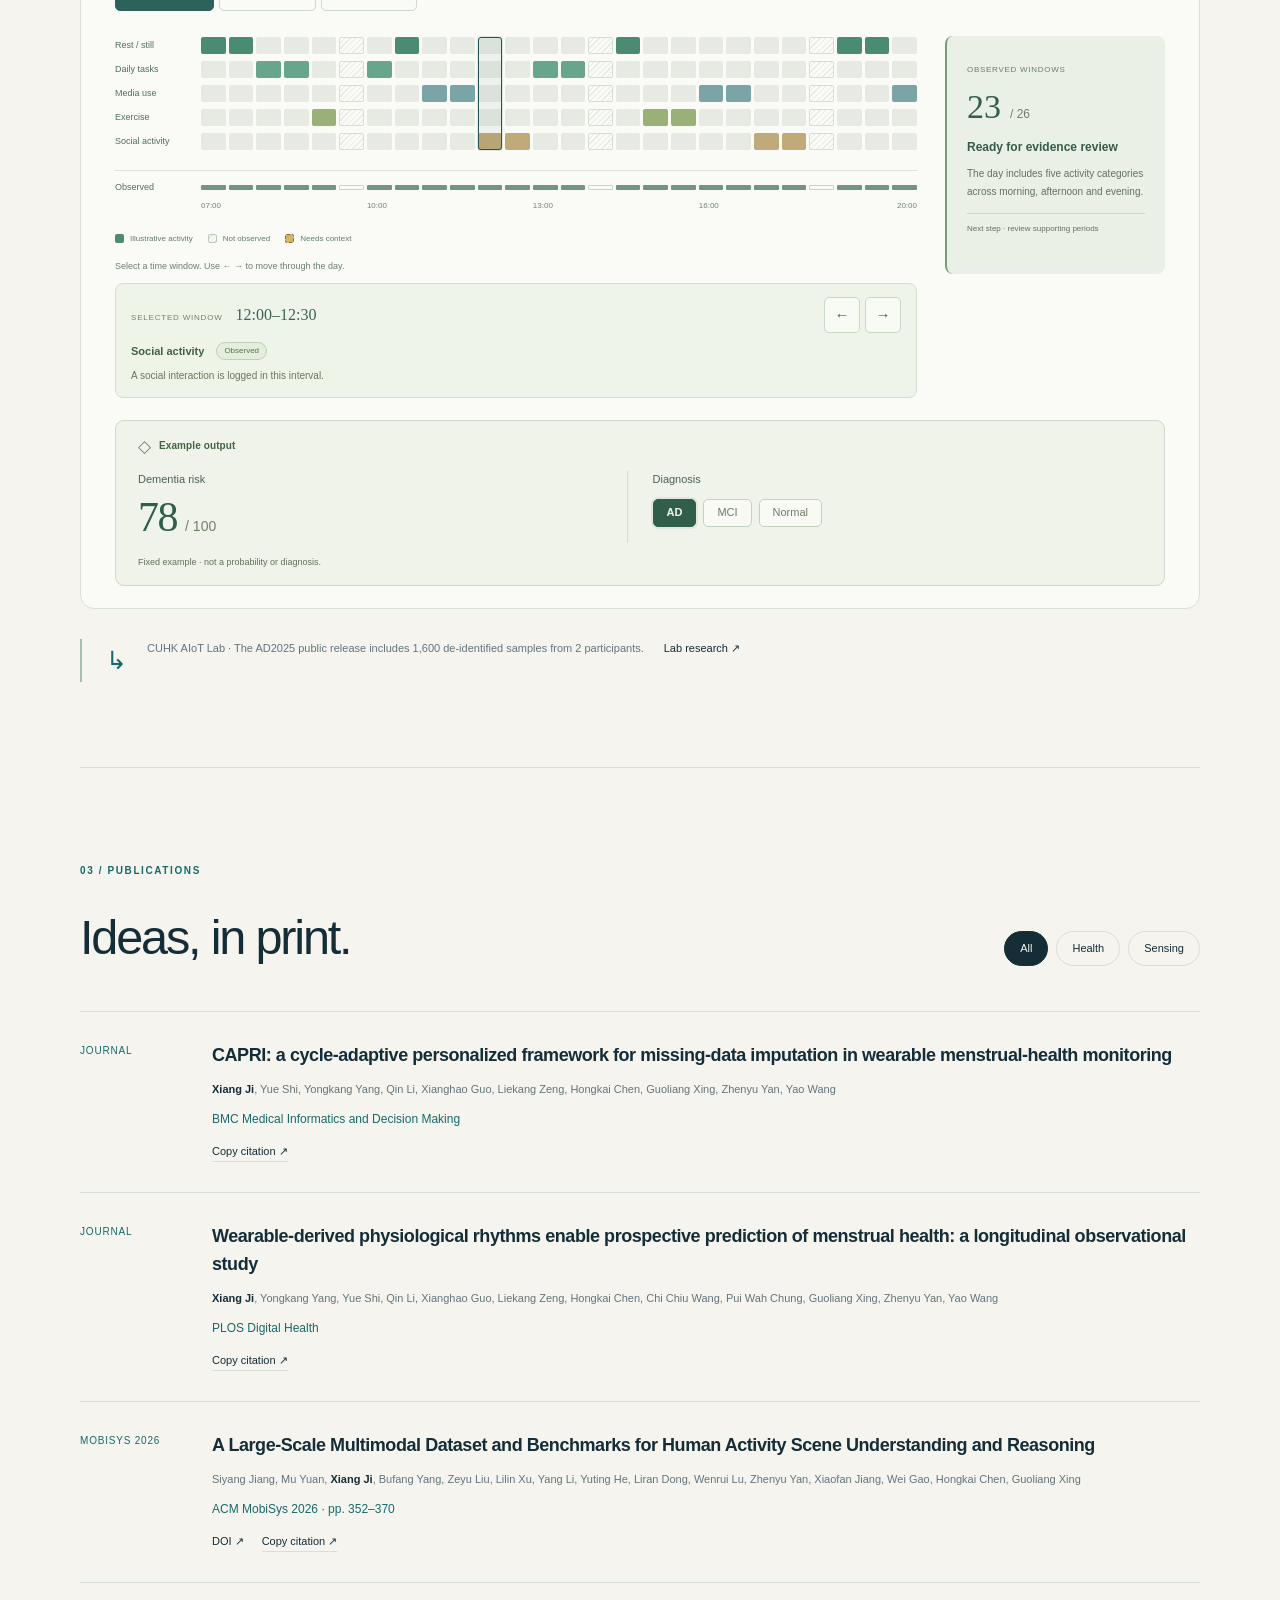
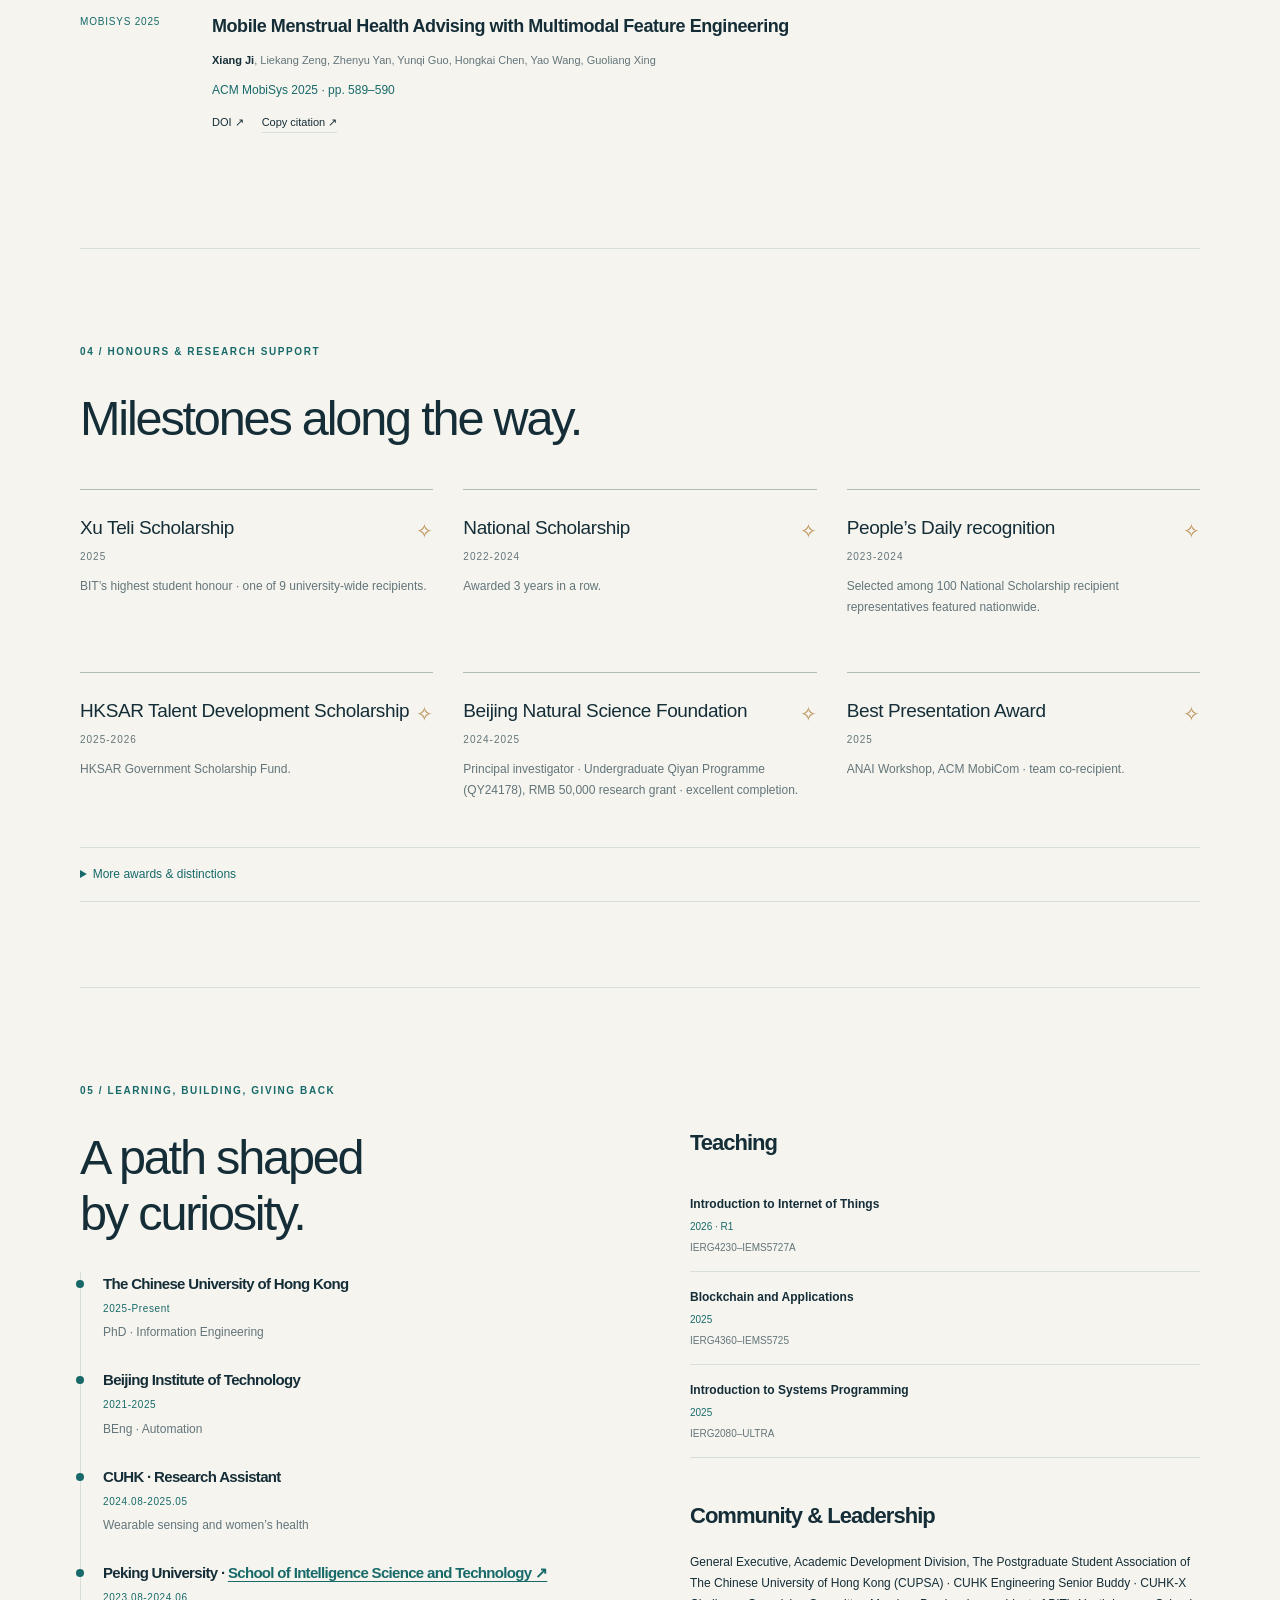
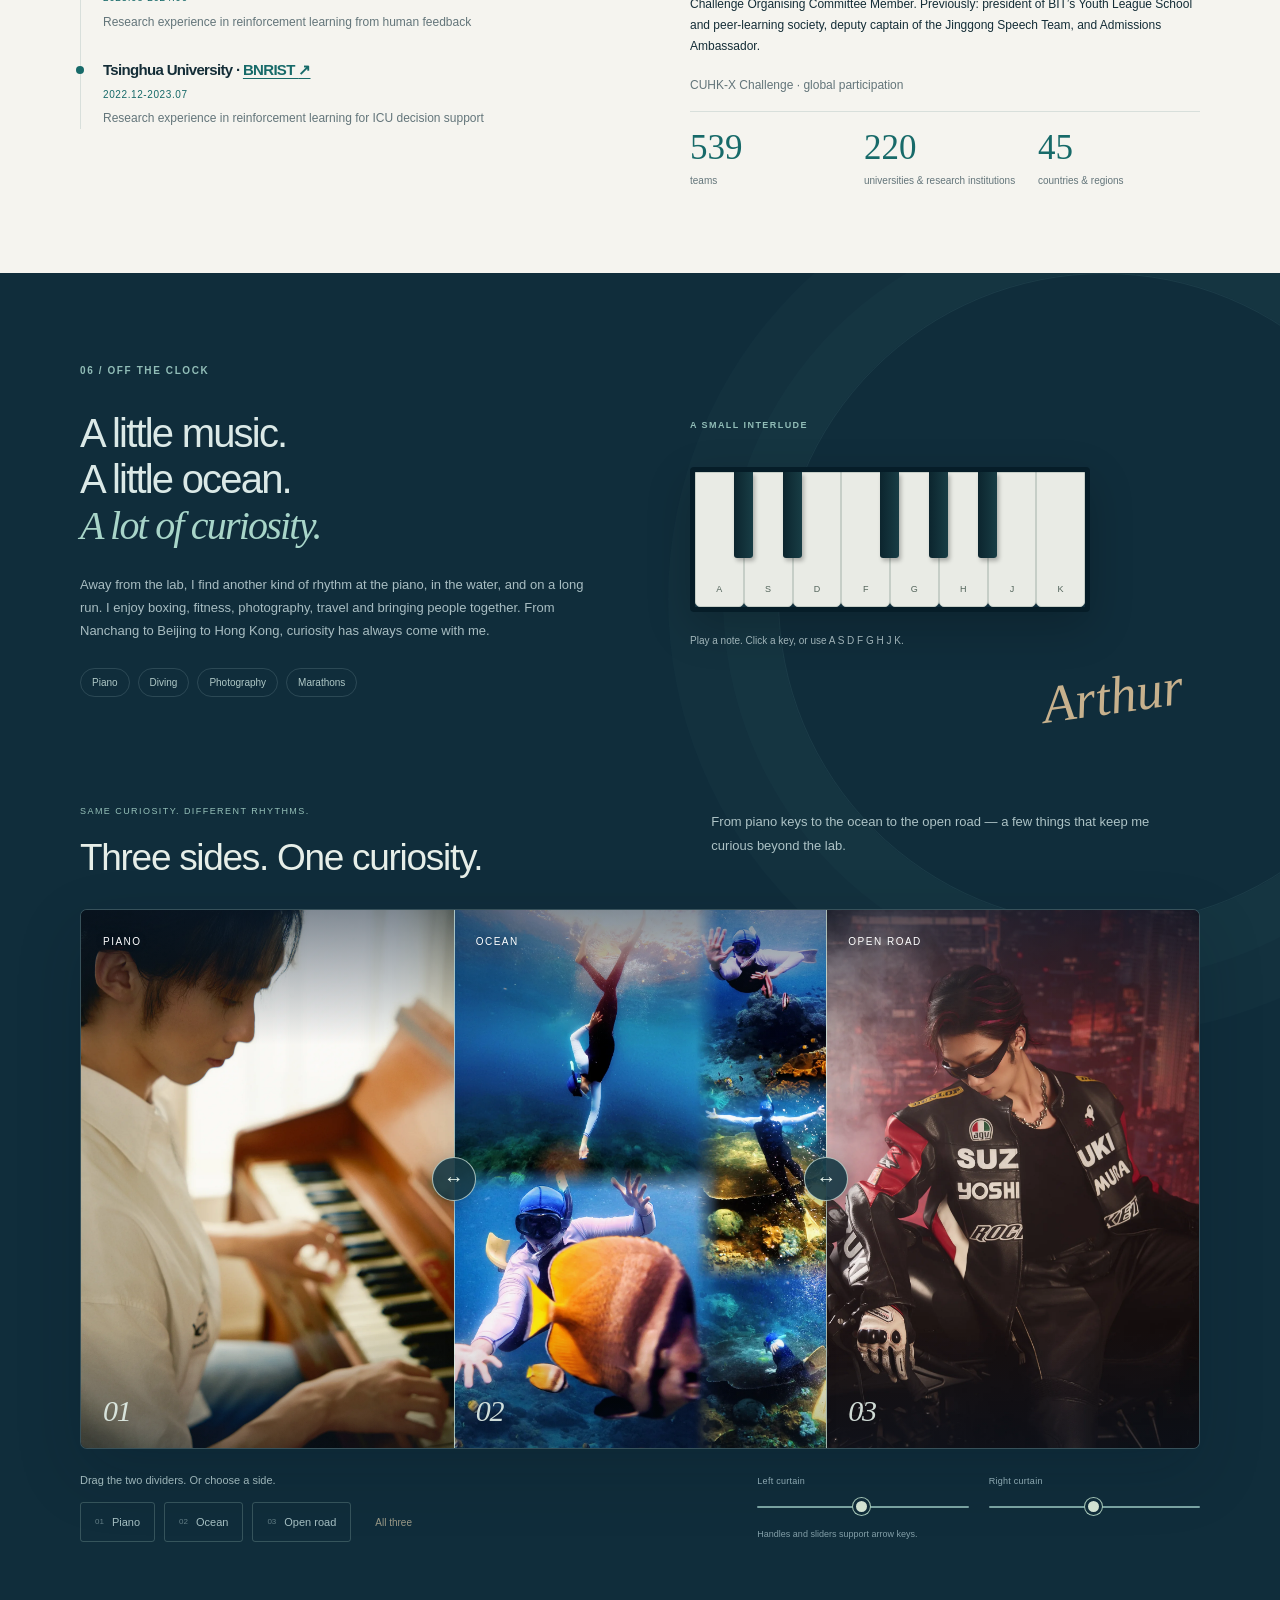
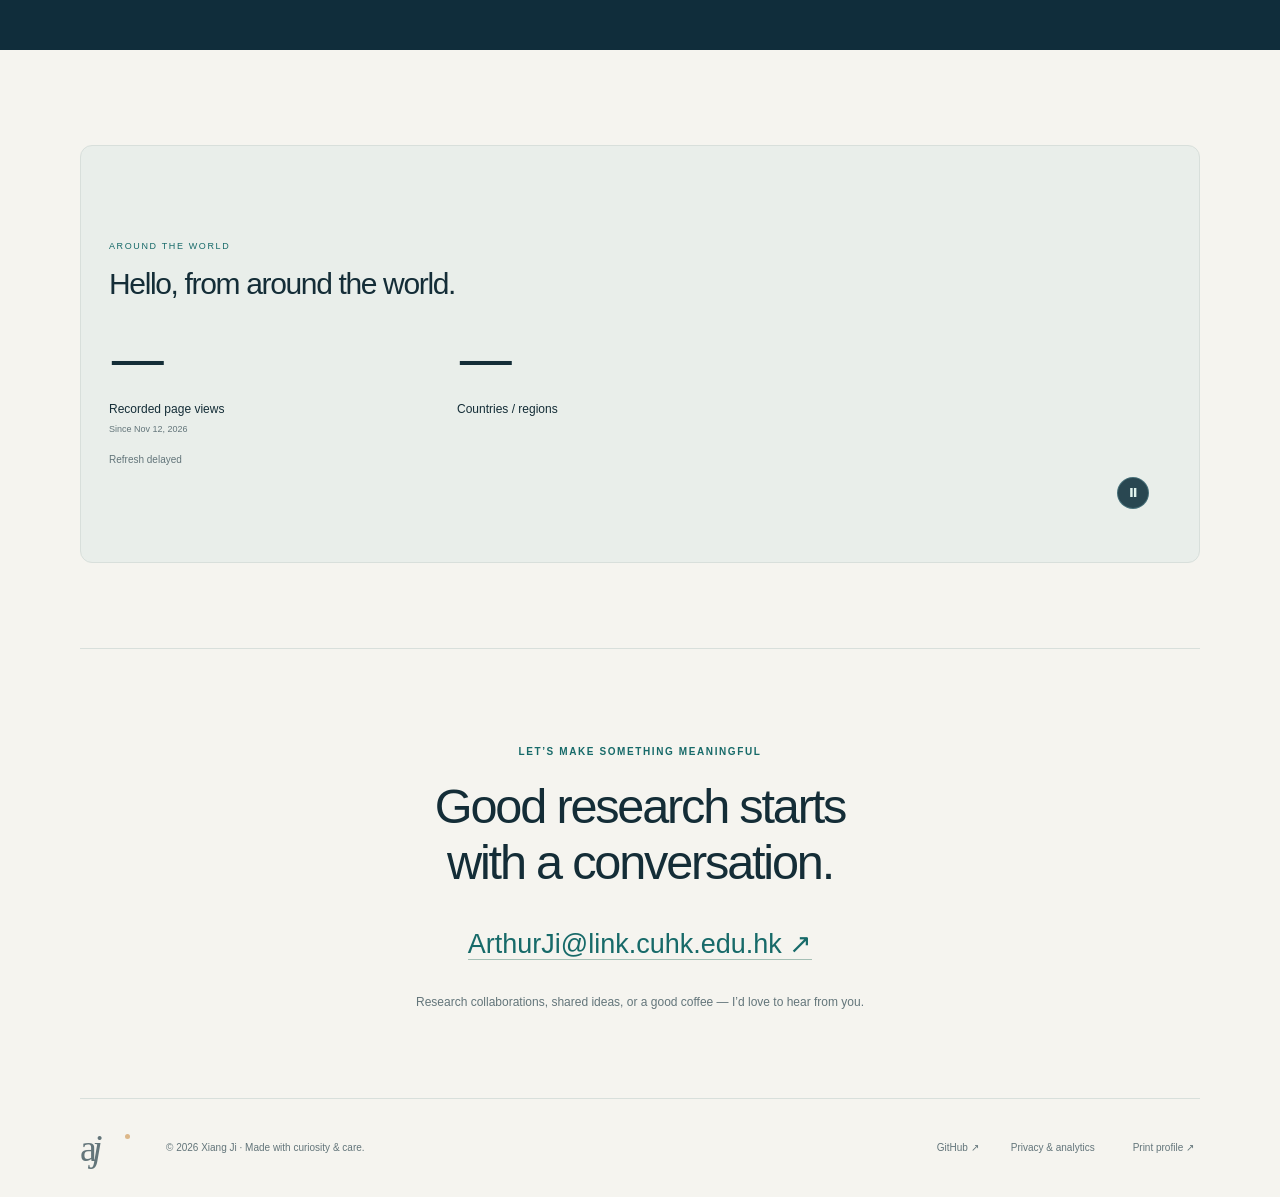
==== commit b697a0c7: "Update CUPSA naming and link research affiliations" ====
--- a/index.html
+++ b/index.html
@@ -1,6 +1,6 @@
 <!doctype html>
 <html lang="en" data-theme="night">
-<head><meta charset="utf-8"><meta name="viewport" content="width=device-width,initial-scale=1"><meta name="description" content="Xiang Ji (Arthur) — PhD researcher at CUHK. AI for health, smart-ring sensing for menstrual health, and dementia screening."><meta name="theme-color" content="#081c2a"><meta property="og:title" content="Xiang Ji · Sensing life, caring for people"><meta property="og:description" content="AI for health. Smart-ring sensing. Human-centred care."><meta property="og:type" content="website"><title>Xiang Ji · AI for Health</title><link rel="icon" href="favicon.svg" type="image/svg+xml"><link rel="canonical" href="https://arthurji-cuhk.github.io/website/"><meta property="og:url" content="https://arthurji-cuhk.github.io/website/"><link rel="stylesheet" href="styles.css"><link rel="stylesheet" href="refinements.css?v=20261113d"><link rel="stylesheet" href="research.css?v=20261113c"><link rel="stylesheet" href="gallery.css"><link rel="stylesheet" href="visitor-map.css?v=20261112c"><script src="config.js?v=20261112c" defer></script><script src="content.js?v=20261113c" defer></script><script src="numbers.js?v=20261112d" defer></script><script src="app.js?v=20261113d" defer></script><script src="research.js?v=20261113c" defer></script><script src="gallery.js" defer></script><link rel="stylesheet" href="visitor-globe.css?v=20261112"><script src="visitor-globe-geo.js?v=20261112" defer></script><script src="visitor-globe.js?v=20261112" defer></script><script src="visitor-counter.js?v=20261112c" defer></script></head>
+<head><meta charset="utf-8"><meta name="viewport" content="width=device-width,initial-scale=1"><meta name="description" content="Xiang Ji (Arthur) — PhD researcher at CUHK. AI for health, smart-ring sensing for menstrual health, and dementia screening."><meta name="theme-color" content="#081c2a"><meta property="og:title" content="Xiang Ji · Sensing life, caring for people"><meta property="og:description" content="AI for health. Smart-ring sensing. Human-centred care."><meta property="og:type" content="website"><title>Xiang Ji · AI for Health</title><link rel="icon" href="favicon.svg" type="image/svg+xml"><link rel="canonical" href="https://arthurji-cuhk.github.io/website/"><meta property="og:url" content="https://arthurji-cuhk.github.io/website/"><link rel="stylesheet" href="styles.css"><link rel="stylesheet" href="refinements.css?v=20261113e"><link rel="stylesheet" href="research.css?v=20261113c"><link rel="stylesheet" href="gallery.css"><link rel="stylesheet" href="visitor-map.css?v=20261112c"><script src="config.js?v=20261112c" defer></script><script src="content.js?v=20261113e" defer></script><script src="numbers.js?v=20261112d" defer></script><script src="app.js?v=20261113e" defer></script><script src="research.js?v=20261113c" defer></script><script src="gallery.js" defer></script><link rel="stylesheet" href="visitor-globe.css?v=20261112"><script src="visitor-globe-geo.js?v=20261112" defer></script><script src="visitor-globe.js?v=20261112" defer></script><script src="visitor-counter.js?v=20261112c" defer></script></head>
 <body><a class="skip" href="#main">Skip to content</a><div id="progress" aria-hidden="true"><svg class="voyage-wave" viewBox="0 0 1440 12" preserveAspectRatio="none"><path d="M0 7 Q30 1 60 7 T120 7 T180 7 T240 7 T300 7 T360 7 T420 7 T480 7 T540 7 T600 7 T660 7 T720 7 T780 7 T840 7 T900 7 T960 7 T1020 7 T1080 7 T1140 7 T1200 7 T1260 7 T1320 7 T1380 7 T1440 7"/></svg><div id="voyageFill"></div><svg id="voyageBoat" viewBox="0 0 32 30"><path class="sail" d="M16 2v18H3Z M19 6v14h10Z"/><path class="hull" d="M2 22h28l-6 6H9Z"/></svg></div>
 <header><a class="brand" href="#home" aria-label="Arthur Ji home">a<span>j</span><i></i></a><nav aria-label="Main navigation"><a href="#research" data-t="navResearch">Research</a><a href="#publications" data-t="navPubs">Publications</a><a href="#journey" data-t="navJourney">Journey</a><a href="#beyond" data-t="navBeyond">Beyond research</a></nav><div class="tools"><button id="language" aria-label="Switch to Chinese">中文</button><button id="theme" aria-label="Switch colour theme" title="Daylight / Deep sea">☼</button></div></header>
 <main id="main"><section class="hero" id="home"><canvas id="sky" aria-hidden="true"></canvas><div class="hero-grid wrap"><div class="intro"><div class="eyebrow"><span class="status-dot"></span> CUHK · INFORMATION ENGINEERING</div><p class="hello" data-t="hello">Hello, I’m</p><h1 data-t="heroName">Xiang Ji</h1><span class="cn-name">Arthur</span><h2 data-t="tagline">Sensing life.<br><em>Caring for people.</em></h2><p class="lede" data-t="intro">I build AI and sensing systems that listen to the rhythms of everyday life — for women’s health and healthier ageing.</p><p class="position" data-t="position">PhD researcher · The Chinese University of Hong Kong</p><div class="actions"><a class="button primary" href="#research"><span data-t="explore">Explore my research</span> ↘</a><a class="text-link" href="mailto:ArthurJi@link.cuhk.edu.hk"><span data-t="sayHi">Say hello</span> ↗</a></div><div class="hero-notes"><span data-t="heroNote">Human-centred AI</span><span>Physical AI</span><span data-t="heroNote2">Care beyond the clinic</span></div></div><figure class="portrait"><div class="photo-frame"><img src="portrait.jpg" alt="Arthur Ji outdoors beside a bronze bear sculpture" fetchpriority="high" width="1000" height="1500"></div><figcaption><span class="tiny-star">✦</span><span data-t="caption">A researcher. A pianist. An explorer.</span><span>22°N</span></figcaption><div class="orbit-label"><span>AI</span><small>for<br>health</small></div></figure></div><div class="horizon"><svg viewBox="0 0 1440 140" preserveAspectRatio="none" aria-hidden="true"><path d="M0 65 Q180 20 360 60 T720 60 T1080 65 T1440 65 V140 H0Z"/><path d="M0 90 Q240 30 480 83 T960 85 T1440 75"/></svg></div><a class="dive" href="#about"><span data-t="dive">A little deeper</span> ↓</a></section>
@@ -102,7 +102,7 @@
 </section>
 <section class="publications wrap" id="publications"><div class="section-label">03 / <span data-t="pubLabel">PUBLICATIONS</span></div><div class="section-heading"><h2 data-t="pubTitle">Ideas, in print.</h2><div class="filters" aria-label="Publication filters"><button class="active" data-filter="all" data-t="all">All</button><button data-filter="health" data-t="health">Health</button><button data-filter="sensing" data-t="sensing">Sensing</button></div></div><div id="paperList"></div></section>
 <section class="honors wrap" id="honors"><div class="section-label">04 / <span data-t="honorsLabel">HONOURS & RESEARCH SUPPORT</span></div><h2 data-t="honorsTitle">Milestones along the way.</h2><div id="honorList" class="honor-grid"></div><details class="more-honors"><summary data-t="moreAwards">More awards & distinctions</summary><div id="moreAwards"></div></details></section>
-<section class="journey wrap" id="journey"><div class="section-label">05 / <span data-t="journeyLabel">LEARNING, BUILDING, GIVING BACK</span></div><div class="journey-grid"><div><h2 data-t="journeyTitle">A path shaped<br>by curiosity.</h2><div id="timeline"></div></div><div class="service"><h3 data-t="teachTitle">Teaching</h3><div class="teaching"><p><b>Introduction to Internet of Things</b><time datetime="2026">2026 · R1</time><small>IERG4230–IEMS5727A</small></p><p><b>Blockchain and Applications</b><time datetime="2025">2025</time><small>IERG4360–IEMS5725</small></p><p><b>Introduction to Systems Programming</b><time datetime="2025">2025</time><small>IERG2080–ULTRA</small></p></div><h3 data-t="communityTitle">Community & leadership</h3><p data-t="communityBody">General Executive, CUPSA Academic Development Division · CUHK Engineering Senior Buddy · CUHK-X Challenge Organising Committee Member. Previously: president of BIT’s Youth League School and peer-learning society, deputy captain of the Jinggong Speech Team, and Admissions Ambassador.</p><p class="small muted" data-t="challengeBody">CUHK-X Challenge · global participation</p><div class="challenge-scale"><div><b data-count="539">539</b><small data-t="teamCount">teams</small></div><div><b data-count="220">220</b><small data-t="institutionCount">universities & research institutions</small></div><div><b data-count="45">45</b><small data-t="regionCount">countries & regions</small></div></div></div></div></section>
+<section class="journey wrap" id="journey"><div class="section-label">05 / <span data-t="journeyLabel">LEARNING, BUILDING, GIVING BACK</span></div><div class="journey-grid"><div><h2 data-t="journeyTitle">A path shaped<br>by curiosity.</h2><div id="timeline"></div></div><div class="service"><h3 data-t="teachTitle">Teaching</h3><div class="teaching"><p><b>Introduction to Internet of Things</b><time datetime="2026">2026 · R1</time><small>IERG4230–IEMS5727A</small></p><p><b>Blockchain and Applications</b><time datetime="2025">2025</time><small>IERG4360–IEMS5725</small></p><p><b>Introduction to Systems Programming</b><time datetime="2025">2025</time><small>IERG2080–ULTRA</small></p></div><h3 data-t="communityTitle">Community & Leadership</h3><p data-t="communityBody">General Executive, Academic Development Division, The Postgraduate Student Association of The Chinese University of Hong Kong (CUPSA) · CUHK Engineering Senior Buddy · CUHK-X Challenge Organising Committee Member. Previously: president of BIT’s Youth League School and peer-learning society, deputy captain of the Jinggong Speech Team, and Admissions Ambassador.</p><p class="small muted" data-t="challengeBody">CUHK-X Challenge · global participation</p><div class="challenge-scale"><div><b data-count="539">539</b><small data-t="teamCount">teams</small></div><div><b data-count="220">220</b><small data-t="institutionCount">universities & research institutions</small></div><div><b data-count="45">45</b><small data-t="regionCount">countries & regions</small></div></div></div></div></section>
 <section class="beyond" id="beyond"><div class="wrap"><div class="section-label">06 / <span data-t="beyondLabel">OFF THE CLOCK</span></div><div class="beyond-grid"><div><h2 data-t="beyondTitle">A little music.<br>A little ocean.<br><em>A lot of curiosity.</em></h2><p data-t="beyondBody">Away from the lab, I find another kind of rhythm at the piano, in the water, and on a long run. I enjoy boxing, fitness, photography, travel and bringing people together. From Nanchang to Beijing to Hong Kong, curiosity has always come with me.</p><div class="tags"><span data-t="pianoTag">Piano</span><span data-t="diveTag">Diving</span><span data-t="photoTag">Photography</span><span data-t="runTag">Marathons</span></div></div><div class="piano-panel"><span class="project-number" data-t="pianoLabel">A SMALL INTERLUDE</span><div id="piano" role="group" aria-label="Interactive piano"></div><p id="pianoHint" data-t="pianoHint">Play a note. Click a key, or use A S D F G H J K.</p><div class="signature">Arthur</div></div></div><div id="lifeGallery"></div></div></section>
 <section id="visitorMap" class="wrap" hidden></section>
 <section class="contact wrap" id="contact"><span class="eyebrow" data-t="contactLabel">LET’S MAKE SOMETHING MEANINGFUL</span><h2 data-t="contactTitle">Good research starts<br>with a conversation.</h2><a class="email" href="mailto:ArthurJi@link.cuhk.edu.hk">ArthurJi@link.cuhk.edu.hk ↗</a><p data-t="contactText">Research collaborations, shared ideas, or a good coffee — I’d love to hear from you.</p></section></main>
--- a/refinements.css
+++ b/refinements.css
@@ -43,6 +43,7 @@
 #moreAwards .entry-date{display:block;margin-top:4px;color:var(--accent);font-size:10px;letter-spacing:.06em;font-variant-numeric:tabular-nums}
 #moreAwards .entry-date-inline{display:inline;margin:0}
 .timeline h3{margin:0 0 4px}.timeline time{display:block;margin-bottom:5px;font-variant-numeric:tabular-nums}
+.timeline-institution{color:var(--accent);text-decoration:underline;text-decoration-thickness:1px;text-underline-offset:.2em}
 .teaching p{grid-template-columns:minmax(0,1fr);gap:3px}
 .teaching time{grid-row:auto;font-variant-numeric:tabular-nums}
 @media print{.count-visual,.count-up::after{display:none}.count-spoken{position:static;width:auto;height:auto;margin:0;overflow:visible;clip-path:none}}
